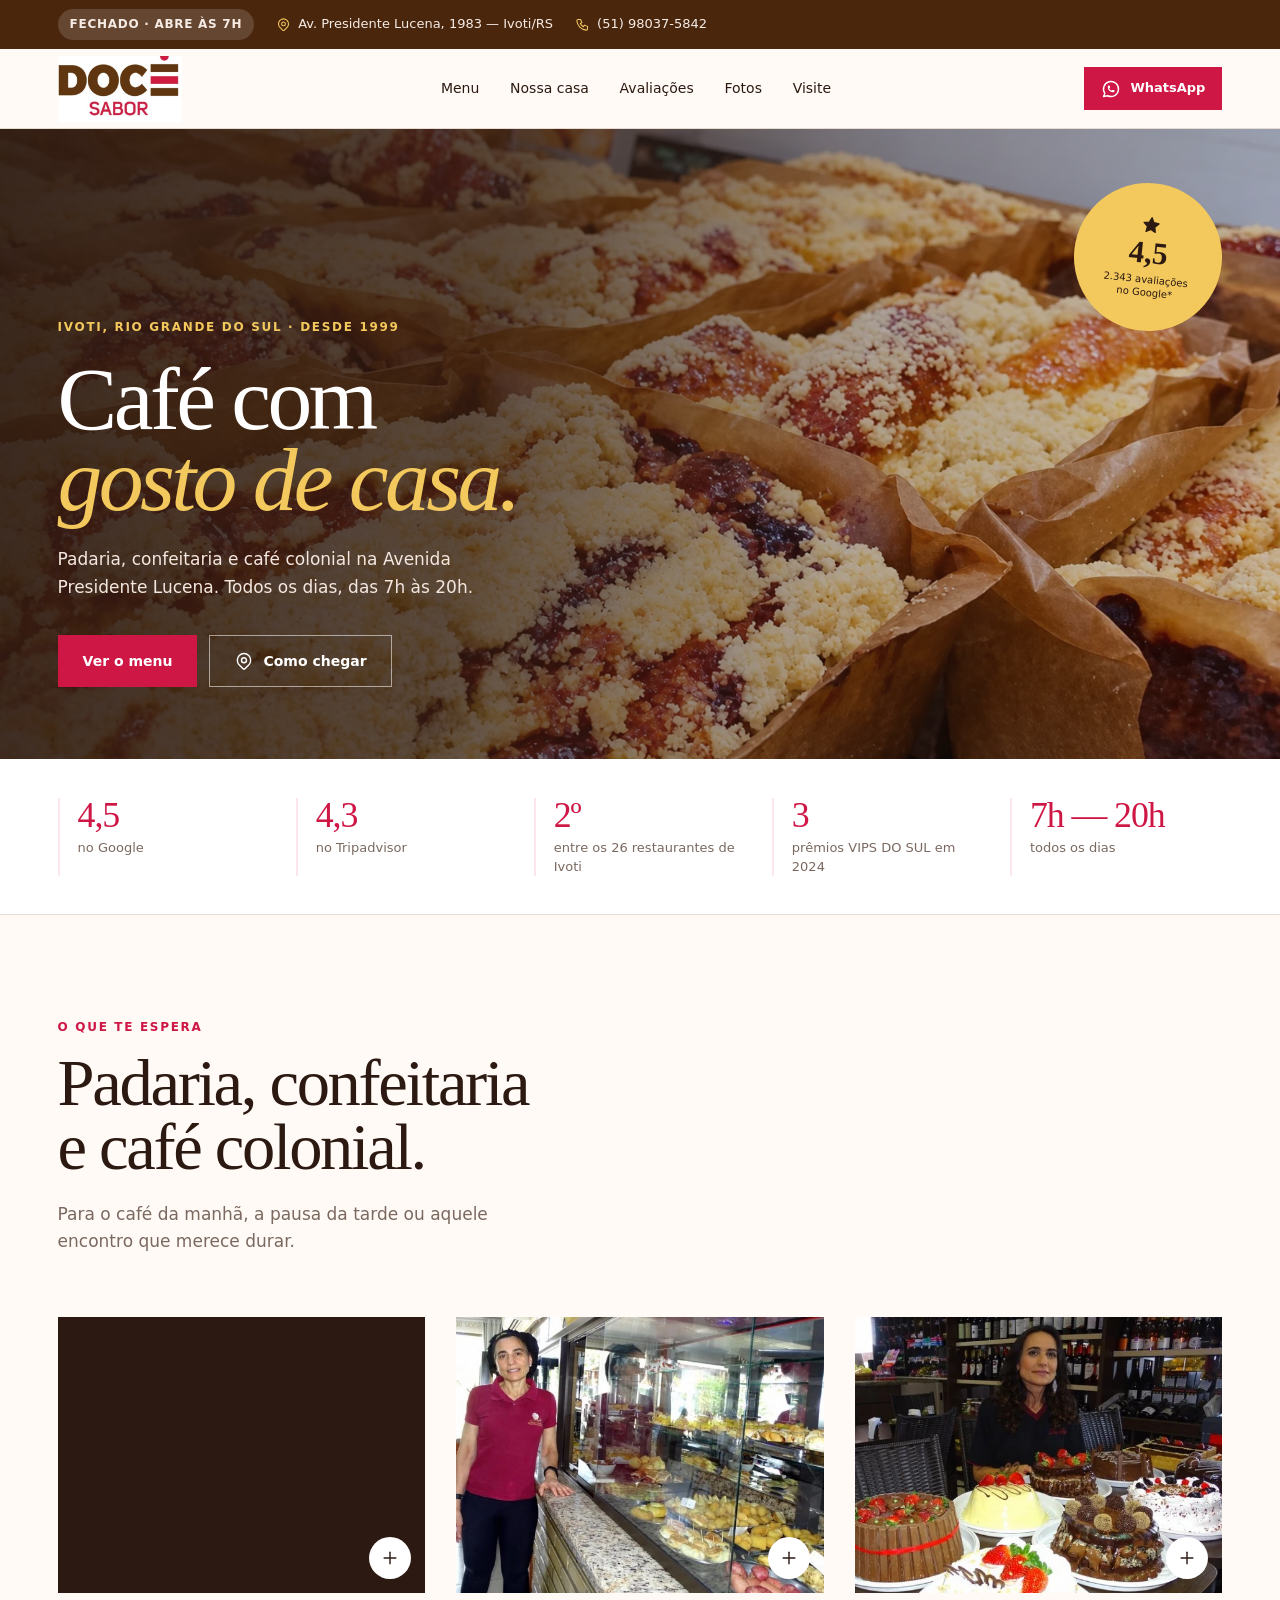
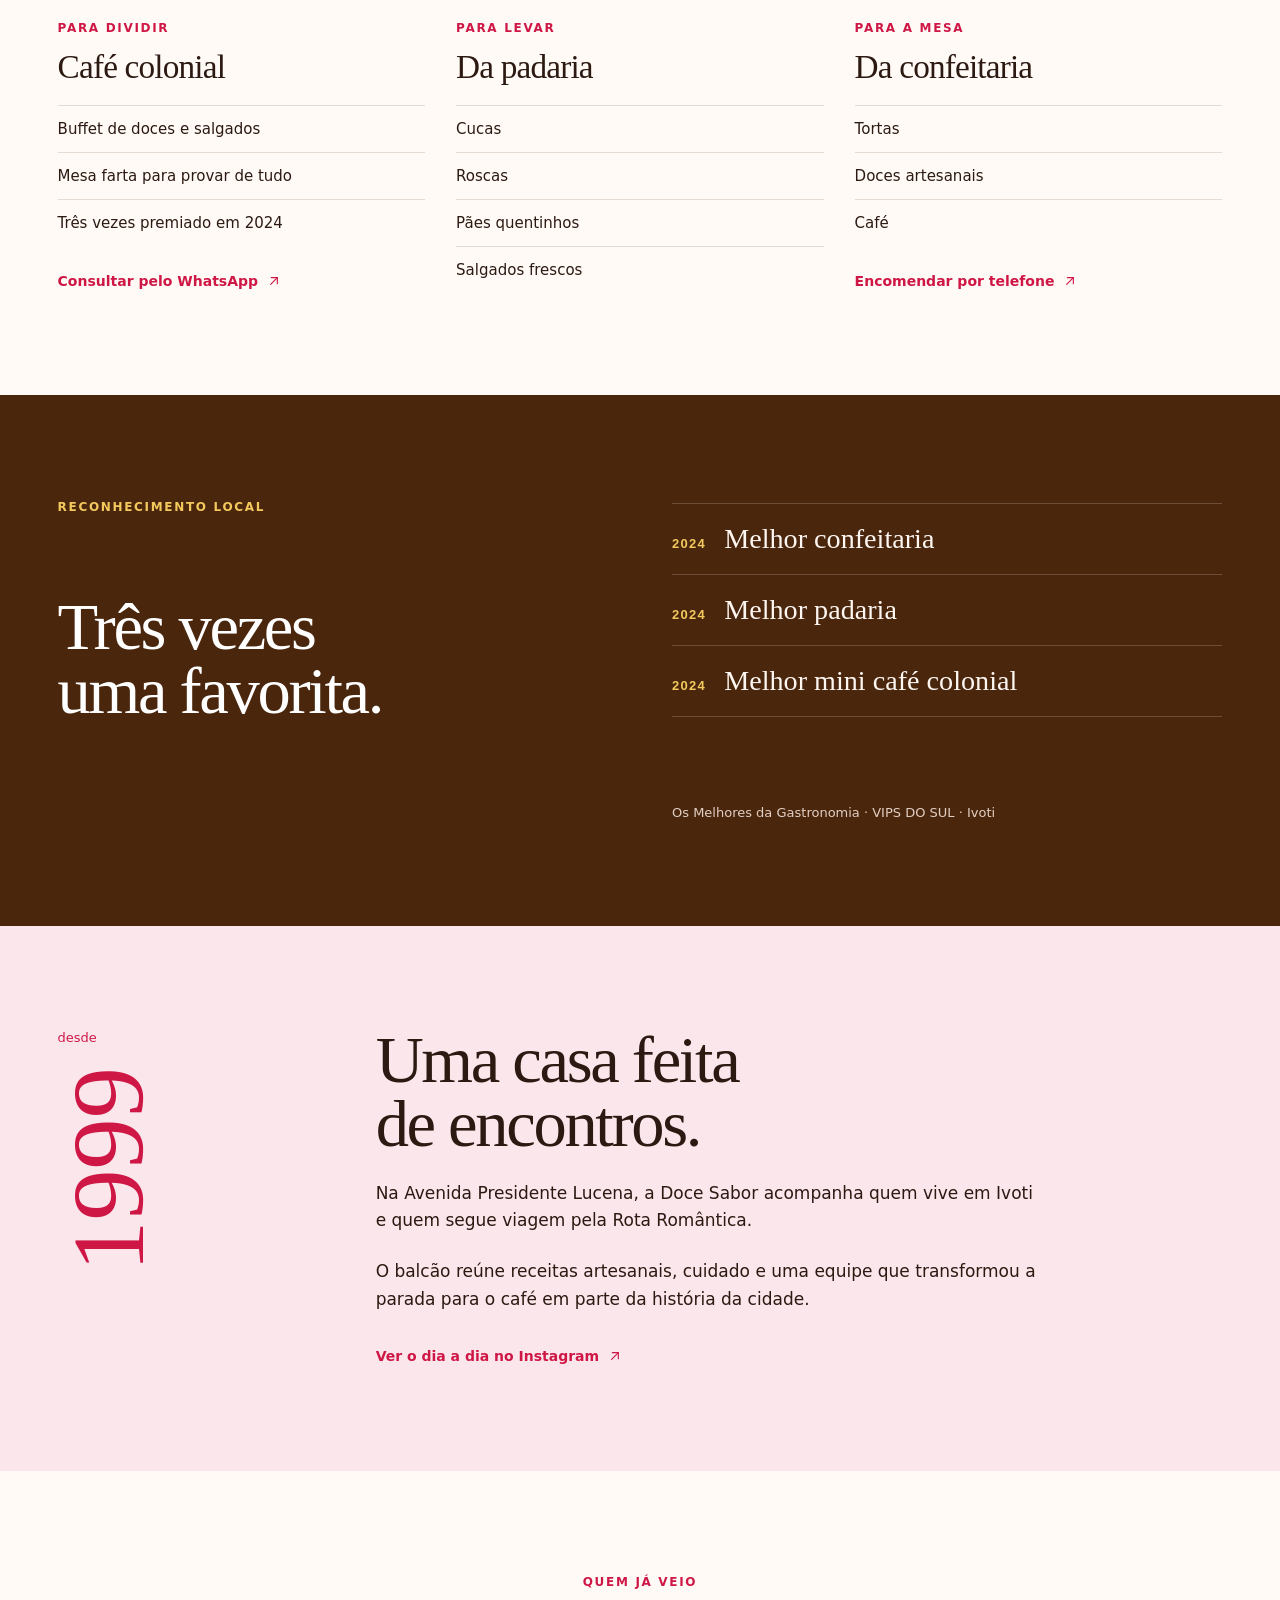
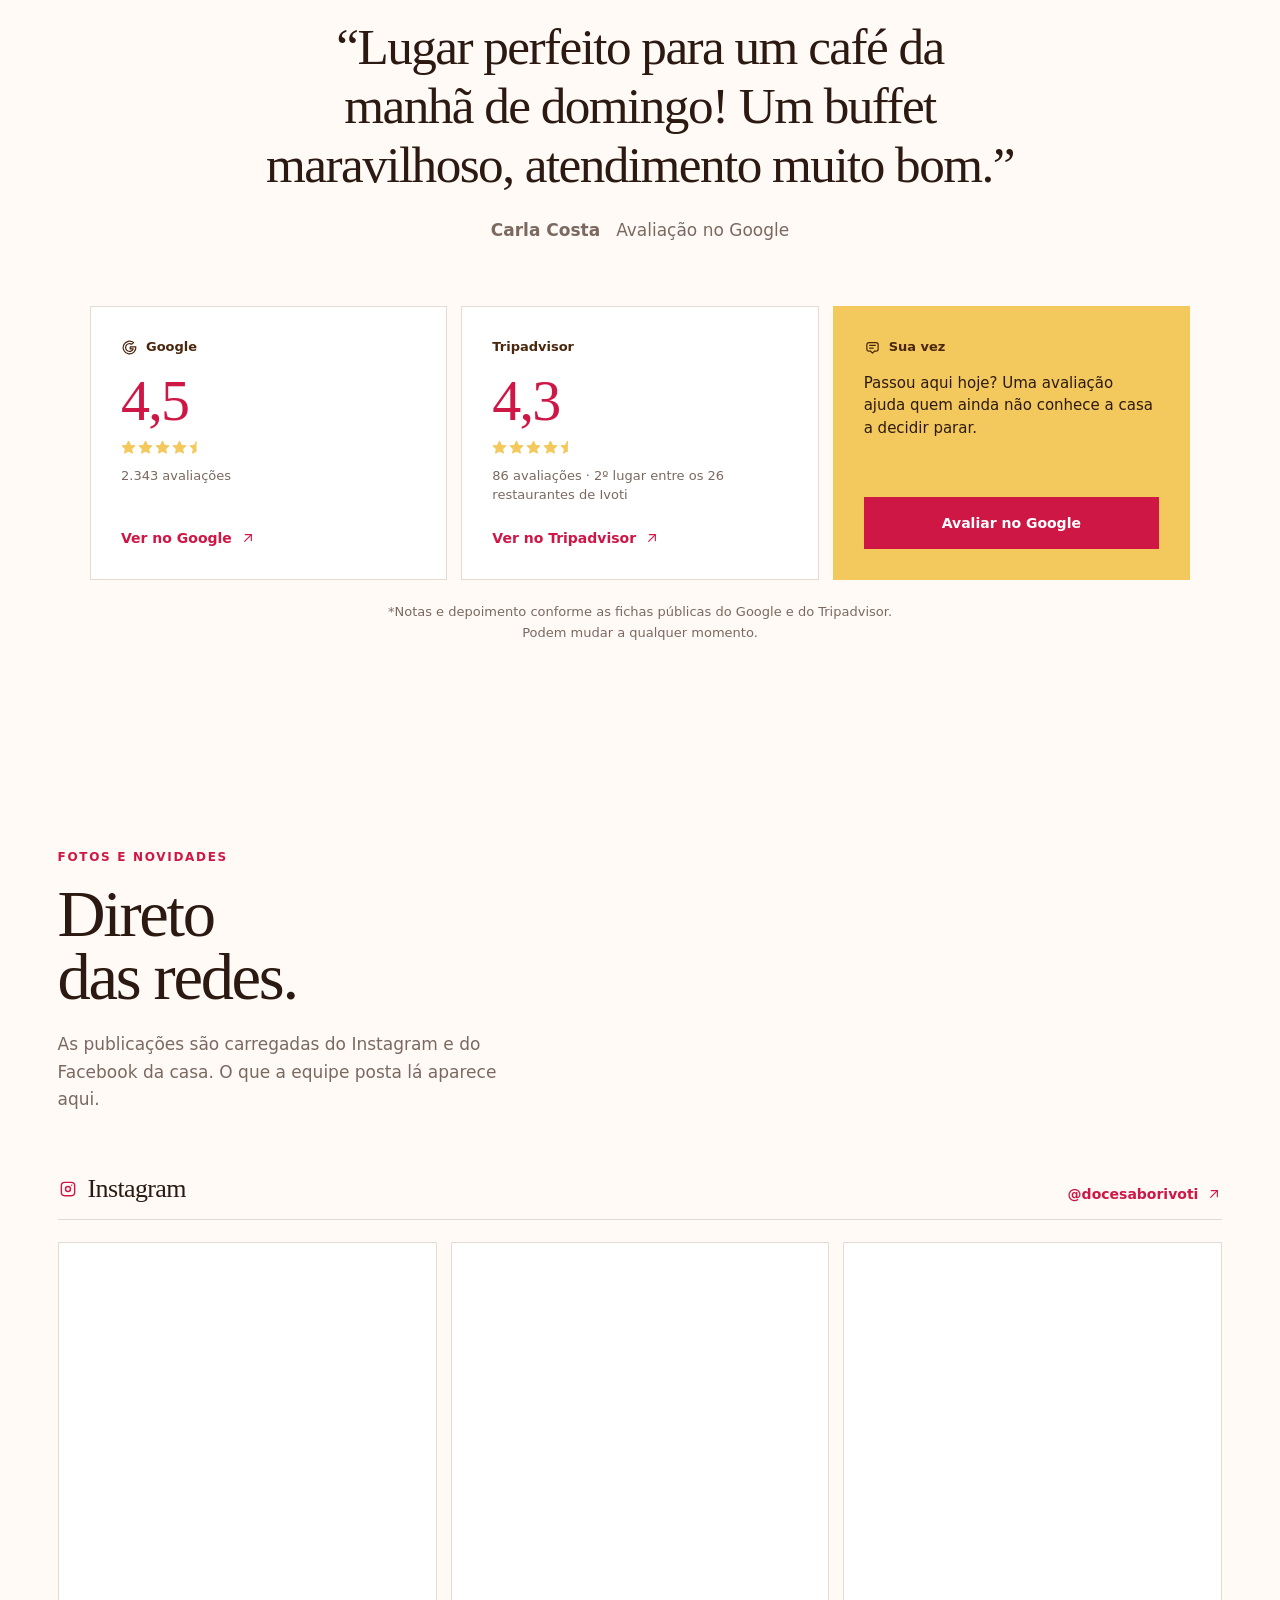
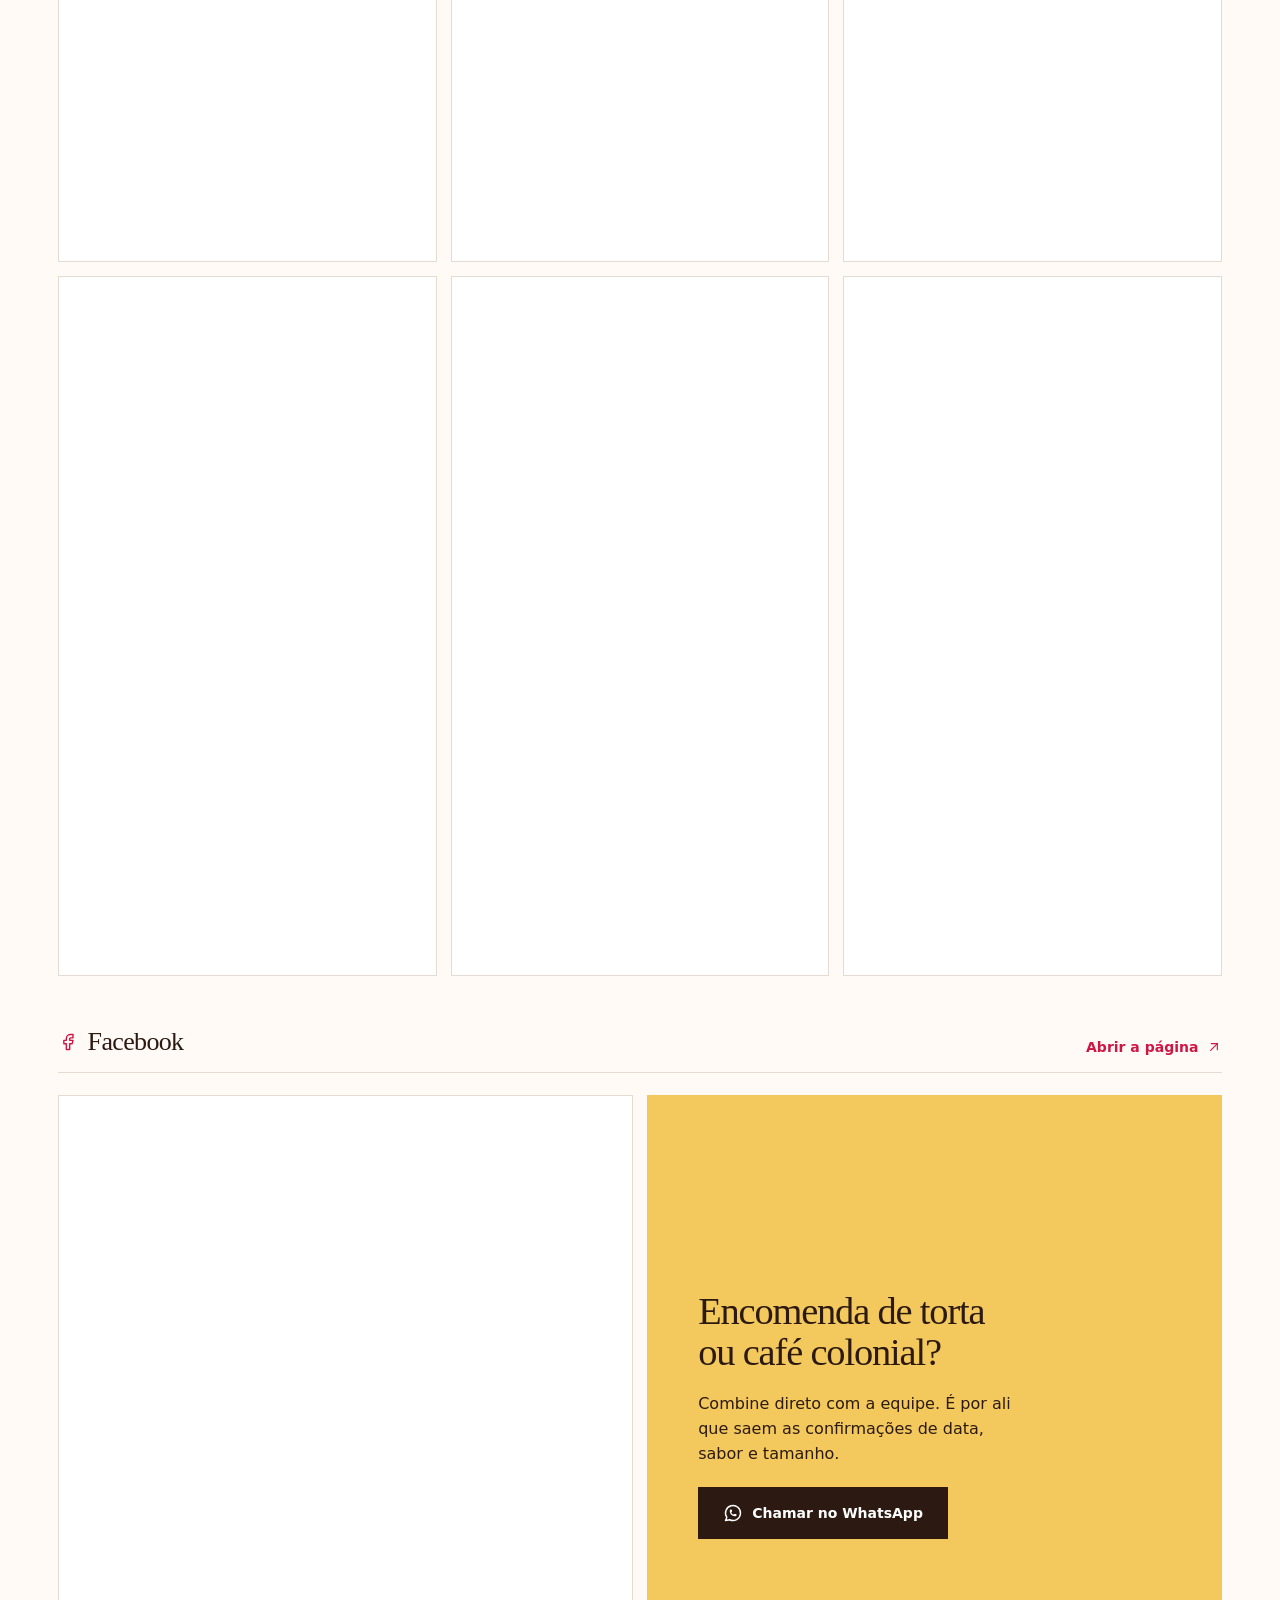
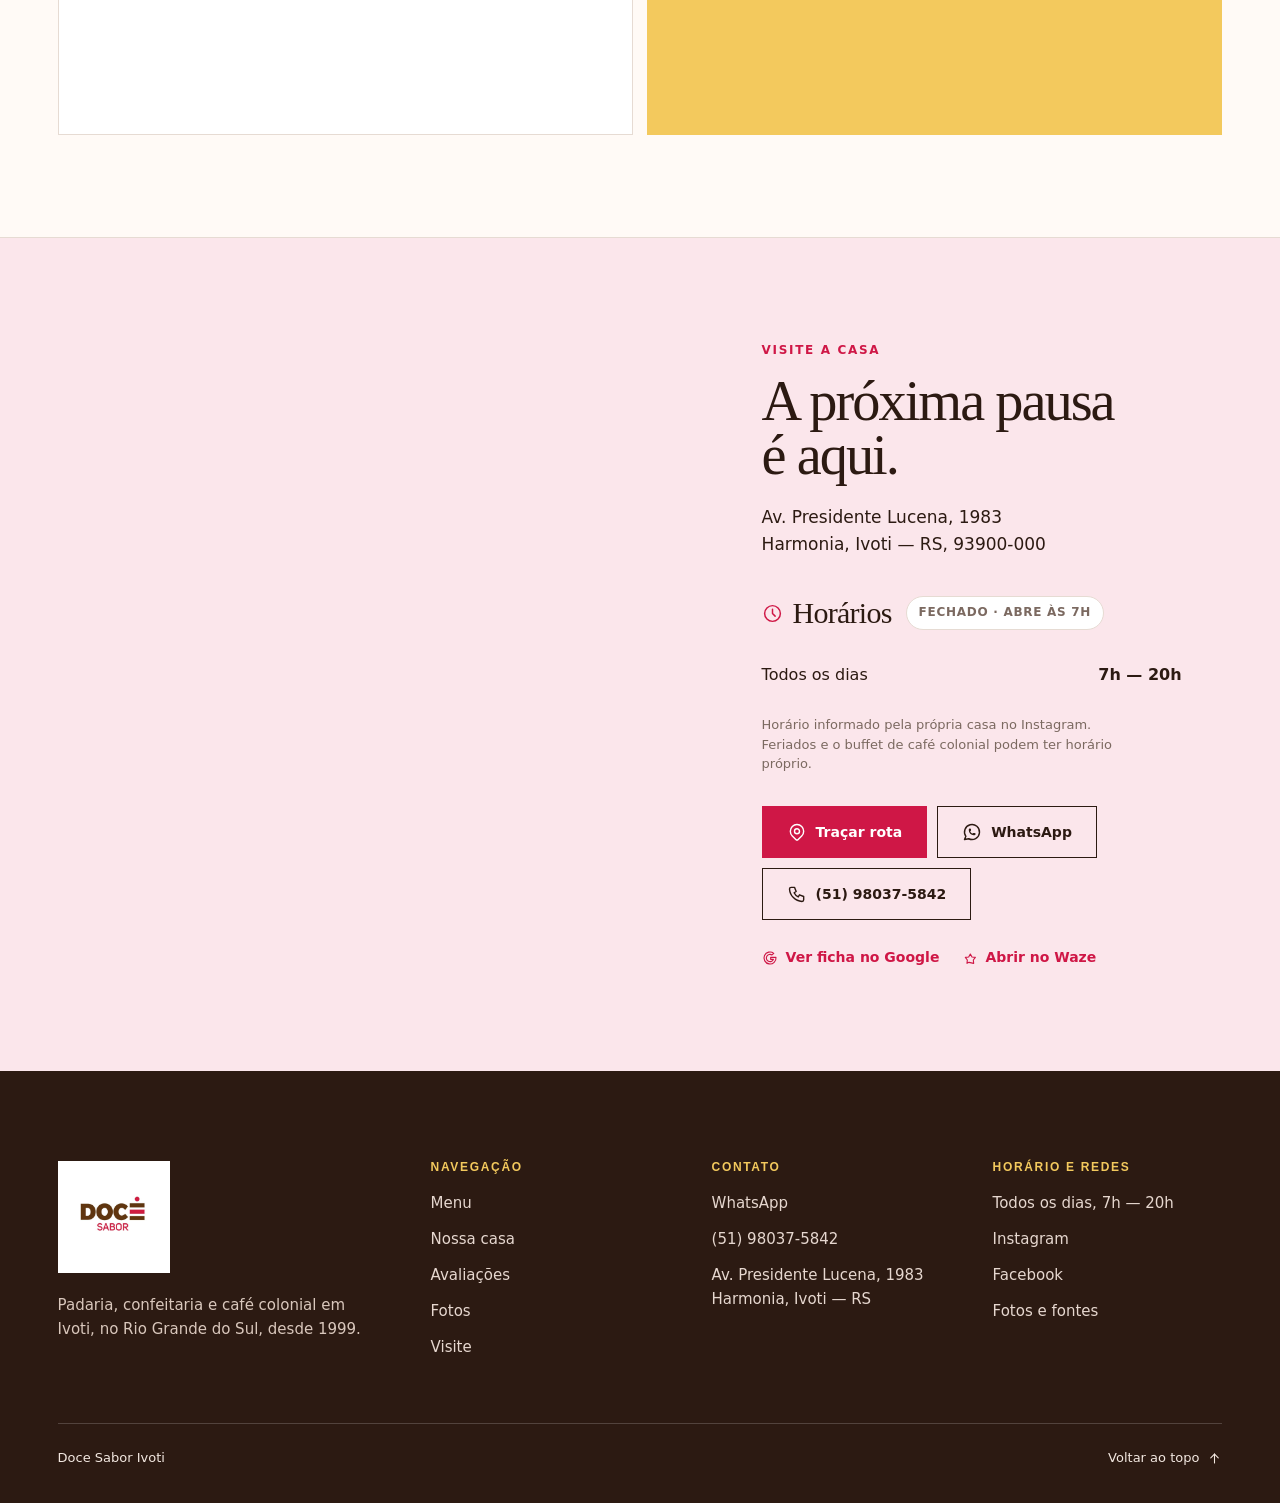
==== index.html @ e971c9d0 "Revert "Tira a cara de gerado: réguas e listas no lugar de caixas" This reverts commit 0f487242b5300" ====
<!doctype html>
<html lang="pt-BR">
<head>
  <meta charset="UTF-8">
  <meta name="viewport" content="width=device-width,initial-scale=1">
  <meta name="theme-color" content="#fffaf6">
  <meta name="color-scheme" content="light">
  <title>Doce Sabor Ivoti | Padaria, confeitaria e café colonial</title>
  <meta name="description" content="Cucas, doces artesanais, salgados e café colonial em Ivoti. Veja os sabores da Doce Sabor e fale diretamente com a equipe.">
  <!-- CONFIGURAR: troque as 3 ocorrencias do endereco abaixo quando tiver o dominio final. -->
  <link rel="canonical" href="https://vicenzocamillo-a11y.github.io/doce-sabor-ivoti/">

  <meta property="og:type" content="website">
  <meta property="og:locale" content="pt_BR">
  <meta property="og:site_name" content="Doce Sabor Ivoti">
  <meta property="og:title" content="Doce Sabor Ivoti | Padaria, confeitaria e cafe colonial">
  <meta property="og:description" content="Cucas, doces artesanais, salgados e cafe colonial na Av. Presidente Lucena, 1983 - Ivoti/RS. 4,5 no Google.">
  <meta property="og:url" content="https://vicenzocamillo-a11y.github.io/doce-sabor-ivoti/">
  <meta property="og:image" content="https://vicenzocamillo-a11y.github.io/doce-sabor-ivoti/assets/og.png">
  <meta property="og:image:width" content="1200">
  <meta property="og:image:height" content="630">
  <meta property="og:image:alt" content="Cucas da Doce Sabor, padaria e confeitaria em Ivoti/RS">
  <meta name="twitter:card" content="summary_large_image">

  <link rel="preload" as="image" href="assets/cucas.webp" imagesrcset="assets/cucas-800.webp 800w, assets/cucas.webp 1536w" imagesizes="100vw" fetchpriority="high">
  <link rel="preconnect" href="https://www.instagram.com">
  <link rel="preconnect" href="https://www.facebook.com">
  <link rel="dns-prefetch" href="https://www.google.com">
  <link rel="stylesheet" href="fonts.css">
  <link rel="stylesheet" href="style.css">
  <link rel="icon" href="favicon.jpg" type="image/jpeg">
  <link rel="apple-touch-icon" href="assets/logo-oficial.jpg">
  <link rel="manifest" href="site.webmanifest">

  <script type="application/ld+json">
  {
    "@context": "https://schema.org",
    "@type": "Bakery",
    "name": "Padaria e Confeitaria Doce Sabor",
    "alternateName": "Doce Sabor Ivoti",
    "description": "Padaria, confeitaria e cafe colonial em Ivoti/RS. Cucas, tortas, paes, salgados, doces e buffet de cafe colonial.",
    "url": "https://vicenzocamillo-a11y.github.io/doce-sabor-ivoti/",
    "image": "https://vicenzocamillo-a11y.github.io/doce-sabor-ivoti/assets/cucas.webp",
    "logo": "https://vicenzocamillo-a11y.github.io/doce-sabor-ivoti/assets/logo-oficial.jpg",
    "telephone": "+5551980375842",
    "priceRange": "$$",
    "servesCuisine": ["Padaria", "Confeitaria", "Cafe colonial"],
    "currenciesAccepted": "BRL",
    "address": {
      "@type": "PostalAddress",
      "streetAddress": "Av. Presidente Lucena, 1983",
      "addressLocality": "Ivoti",
      "addressRegion": "RS",
      "postalCode": "93900-000",
      "addressCountry": "BR"
    },
    "openingHoursSpecification": [
      {
        "@type": "OpeningHoursSpecification",
        "dayOfWeek": ["Monday","Tuesday","Wednesday","Thursday","Friday","Saturday","Sunday"],
        "opens": "07:00",
        "closes": "20:00"
      }
    ],
    "aggregateRating": {
      "@type": "AggregateRating",
      "ratingValue": "4.5",
      "reviewCount": "2343",
      "bestRating": "5"
    },
    "award": [
      "Melhor confeitaria - Os Melhores da Gastronomia, VIPS DO SUL, Ivoti, 2024",
      "Melhor padaria - Os Melhores da Gastronomia, VIPS DO SUL, Ivoti, 2024",
      "Melhor mini cafe colonial - Os Melhores da Gastronomia, VIPS DO SUL, Ivoti, 2024"
    ],
    "hasMap": "https://www.google.com/maps/search/?api=1&query=Padaria+e+Confeitaria+Doce+Sabor+Av+Pres+Lucena+1983+Ivoti+RS",
    "sameAs": [
      "https://www.instagram.com/docesaborivoti/",
      "https://www.facebook.com/DoceSaborIvoti/",
      "https://www.tripadvisor.com.br/Restaurant_Review-g2572696-d6003664-Reviews-Doce_Sabor_Ivoti-Ivoti_State_of_Rio_Grande_do_Sul.html"
    ]
  }
  </script>
</head>
<body>
<a class="skip" href="#conteudo">Pular para o conteúdo</a>

<div class="utility">
  <div class="utility-inner">
    <span class="open-state" hidden></span>
    <a href="https://www.google.com/maps/search/?api=1&amp;query=Padaria+e+Confeitaria+Doce+Sabor+Av+Pres+Lucena+1983+Ivoti+RS" target="_blank" rel="noopener noreferrer"><svg class="icon" aria-hidden="true"><use href="assets/icons.svg#map-pin"/></svg>Av. Presidente Lucena, 1983 — Ivoti/RS</a>
    <a href="tel:+5551980375842"><svg class="icon" aria-hidden="true"><use href="assets/icons.svg#phone"/></svg>(51) 98037-5842</a>
  </div>
</div>

<header class="topbar">
  <a class="logo" href="#inicio" aria-label="Doce Sabor Ivoti, início"><img src="assets/logo-oficial.jpg" width="720" height="720" alt="Doce Sabor"></a>
  <nav aria-label="Navegação principal"><a href="#menu">Menu</a><a href="#historia">Nossa casa</a><a href="#avaliacoes">Avaliações</a><a href="#fotos">Fotos</a><a href="#visite">Visite</a></nav>
  <a class="btn btn-primary btn-sm topbar-cta" href="https://wa.me/5551980375842" target="_blank" rel="noopener noreferrer"><svg class="icon" aria-hidden="true"><use href="assets/icons.svg#brand-whatsapp"/></svg>WhatsApp</a>
  <button class="menu-toggle" aria-expanded="false" aria-controls="mobile-menu" aria-label="Abrir menu"><span>Menu</span><svg class="icon" aria-hidden="true"><use href="assets/icons.svg#menu-2"/></svg></button>
</header>

<nav id="mobile-menu" class="mobile-menu" hidden>
  <span class="open-state" hidden></span>
  <a href="#menu">Menu</a><a href="#historia">Nossa casa</a><a href="#avaliacoes">Avaliações</a><a href="#fotos">Fotos</a><a href="#visite">Visite</a>
  <a class="mobile-call" href="tel:+5551980375842"><svg class="icon" aria-hidden="true"><use href="assets/icons.svg#phone"/></svg>(51) 98037-5842</a>
</nav>

<main id="conteudo">
  <section class="hero" id="inicio">
    <img class="hero-bg" fetchpriority="high" decoding="async" src="assets/cucas.webp" srcset="assets/cucas-800.webp 800w, assets/cucas.webp 1536w" sizes="100vw" width="1536" height="1024" alt="Cucas da Doce Sabor cobertas com farofa">
    <div class="hero-inner">
      <p class="kicker light">Ivoti, Rio Grande do Sul · desde 1999</p>
      <h1>Café com<br><i>gosto de casa.</i></h1>
      <p class="hero-lead">Padaria, confeitaria e café colonial na Avenida Presidente Lucena. Todos os dias, das 7h às 20h.</p>
      <div class="hero-actions">
        <a class="btn btn-primary" href="#menu">Ver o menu</a>
        <a class="btn btn-outline-light" href="https://www.google.com/maps/dir/?api=1&amp;destination=Doce+Sabor+Ivoti+Av+Presidente+Lucena+1983+Ivoti+RS" target="_blank" rel="noopener noreferrer"><svg class="icon" aria-hidden="true"><use href="assets/icons.svg#map-pin"/></svg>Como chegar</a>
      </div>
    </div>
    <a class="hero-score" href="#avaliacoes"><svg class="icon" aria-hidden="true"><use href="assets/icons.svg#star"/></svg><strong>4,5</strong><span>2.343 avaliações<br>no Google*</span></a>
  </section>

  <section class="trust" aria-label="A casa em números">
    <div class="trust-inner">
      <div class="trust-item"><strong>4,5</strong><span>no Google</span></div>
      <div class="trust-item"><strong>4,3</strong><span>no Tripadvisor</span></div>
      <div class="trust-item"><strong>2º</strong><span>entre os 26 restaurantes de Ivoti</span></div>
      <div class="trust-item"><strong>3</strong><span>prêmios VIPS DO SUL em 2024</span></div>
      <div class="trust-item"><strong>7h — 20h</strong><span>todos os dias</span></div>
    </div>
  </section>

  <section class="menu" id="menu">
    <div class="section-head">
      <span class="kicker">O que te espera</span>
      <h2>Padaria, confeitaria<br>e café colonial.</h2>
      <p>Para o café da manhã, a pausa da tarde ou aquele encontro que merece durar.</p>
    </div>
    <!-- COMO ACRESCENTAR UM ITEM COM FOTO:
         1. ponha o arquivo em assets/ (de preferencia .webp, 1200px de largura);
         2. copie um bloco <article class="dish"> inteiro aqui dentro;
         3. troque src, alt, data-photo, data-caption, a categoria, o nome e a lista.
         A grade se ajusta sozinha e a ampliacao ao clique ja funciona. -->
    <div class="dish-grid">
      <article class="dish">
        <button class="dish-photo" data-photo="assets/buffet.webp" data-caption="Buffet da Doce Sabor. Fotografia real tratada digitalmente." aria-label="Ampliar foto: Buffet com pães, salgados, doces e torta de morango">
          <img loading="lazy" decoding="async" src="assets/buffet.webp" srcset="assets/buffet-800.webp 800w, assets/buffet.webp 1367w" sizes="(max-width:760px) 100vw, 33vw" alt="Buffet com pães, salgados, doces e torta de morango">
          <span class="dish-zoom"><svg class="icon" aria-hidden="true"><use href="assets/icons.svg#plus"/></svg></span>
        </button>
        <div class="dish-body">
          <span class="kicker">Para dividir</span>
          <h3>Café colonial</h3>
          <ul class="dish-list"><li>Buffet de doces e salgados</li><li>Mesa farta para provar de tudo</li><li>Três vezes premiado em 2024</li></ul>
          <a class="dish-link" href="https://wa.me/5551980375842?text=Ol%C3%A1%21%20Quero%20saber%20mais%20sobre%20o%20caf%C3%A9%20colonial." target="_blank" rel="noopener noreferrer">Consultar pelo WhatsApp <svg class="icon" aria-hidden="true"><use href="assets/icons.svg#arrow-up-right"/></svg></a>
        </div>
      </article>
      <article class="dish">
        <button class="dish-photo" data-photo="assets/casa-real.webp" data-caption="O balcão da Doce Sabor, registro de 2021." aria-label="Ampliar foto: Vitrine da Doce Sabor com pães e salgados">
          <img loading="lazy" decoding="async" src="assets/casa-real.webp" width="666" height="444" alt="Vitrine da Doce Sabor com pães e salgados">
          <span class="dish-zoom"><svg class="icon" aria-hidden="true"><use href="assets/icons.svg#plus"/></svg></span>
        </button>
        <div class="dish-body">
          <span class="kicker">Para levar</span>
          <h3>Da padaria</h3>
          <ul class="dish-list"><li>Cucas</li><li>Roscas</li><li>Pães quentinhos</li><li>Salgados frescos</li></ul>
          
        </div>
      </article>
      <article class="dish">
        <button class="dish-photo" data-photo="assets/confeitaria.webp" data-caption="Tortas da Doce Sabor em fotografia de Kátia Della Tôrres para VIPS DO SUL." aria-label="Ampliar foto: Mesa com tortas decoradas da Doce Sabor">
          <img loading="lazy" decoding="async" src="assets/confeitaria.webp" width="666" height="444" alt="Mesa com tortas decoradas da Doce Sabor">
          <span class="dish-zoom"><svg class="icon" aria-hidden="true"><use href="assets/icons.svg#plus"/></svg></span>
        </button>
        <div class="dish-body">
          <span class="kicker">Para a mesa</span>
          <h3>Da confeitaria</h3>
          <ul class="dish-list"><li>Tortas</li><li>Doces artesanais</li><li>Café</li></ul>
          <a class="dish-link" href="tel:+5551980375842">Encomendar por telefone <svg class="icon" aria-hidden="true"><use href="assets/icons.svg#arrow-up-right"/></svg></a>
        </div>
      </article>
    </div>
  </section>

  <section class="band">
    <div class="band-inner">
      <span class="kicker light">Reconhecimento local</span>
      <h2>Três vezes<br>uma favorita.</h2>
      <ul class="awards">
        <li><b>2024</b> Melhor confeitaria</li>
        <li><b>2024</b> Melhor padaria</li>
        <li><b>2024</b> Melhor mini café colonial</li>
      </ul>
      <small>Os Melhores da Gastronomia · VIPS DO SUL · Ivoti</small>
    </div>
  </section>

  <section class="story" id="historia">
    <div class="story-mark"><span>desde</span><strong>1999</strong></div>
    <div class="story-copy">
      <h2>Uma casa feita<br>de encontros.</h2>
      <p>Na Avenida Presidente Lucena, a Doce Sabor acompanha quem vive em Ivoti e quem segue viagem pela Rota Romântica.</p>
      <p>O balcão reúne receitas artesanais, cuidado e uma equipe que transformou a parada para o café em parte da história da cidade.</p>
      <a class="link" href="https://www.instagram.com/docesaborivoti/" target="_blank" rel="noopener noreferrer">Ver o dia a dia no Instagram <svg class="icon" aria-hidden="true"><use href="assets/icons.svg#arrow-up-right"/></svg></a>
    </div>
  </section>

  <section class="reviews" id="avaliacoes">
    <div class="section-head center">
      <span class="kicker">Quem já veio</span>
      <blockquote>“Lugar perfeito para um café da manhã de domingo! Um buffet maravilhoso, atendimento muito bom.”</blockquote>
      <p class="byline">Carla Costa <span>Avaliação no Google</span></p>
    </div>
    <div class="scores">
      <a class="score" href="https://www.google.com/maps/search/?api=1&amp;query=Padaria+e+Confeitaria+Doce+Sabor+Av+Pres+Lucena+1983+Ivoti+RS" target="_blank" rel="noopener noreferrer">
        <span class="score-source"><svg class="icon" aria-hidden="true"><use href="assets/icons.svg#brand-google"/></svg>Google</span>
        <strong>4,5</strong>
        <span class="stars" role="img" aria-label="4,5 de 5 estrelas"><svg class="icon" aria-hidden="true"><use href="assets/icons.svg#star"/></svg><svg class="icon" aria-hidden="true"><use href="assets/icons.svg#star"/></svg><svg class="icon" aria-hidden="true"><use href="assets/icons.svg#star"/></svg><svg class="icon" aria-hidden="true"><use href="assets/icons.svg#star"/></svg><svg class="icon half" aria-hidden="true"><use href="assets/icons.svg#star"/></svg></span>
        <span class="score-note">2.343 avaliações</span>
        <span class="dish-link">Ver no Google <svg class="icon" aria-hidden="true"><use href="assets/icons.svg#arrow-up-right"/></svg></span>
      </a>
      <a class="score" href="https://www.tripadvisor.com.br/Restaurant_Review-g2572696-d6003664-Reviews-Doce_Sabor_Ivoti-Ivoti_State_of_Rio_Grande_do_Sul.html" target="_blank" rel="noopener noreferrer">
        <span class="score-source">Tripadvisor</span>
        <strong>4,3</strong>
        <span class="stars" role="img" aria-label="4,3 de 5 estrelas"><svg class="icon" aria-hidden="true"><use href="assets/icons.svg#star"/></svg><svg class="icon" aria-hidden="true"><use href="assets/icons.svg#star"/></svg><svg class="icon" aria-hidden="true"><use href="assets/icons.svg#star"/></svg><svg class="icon" aria-hidden="true"><use href="assets/icons.svg#star"/></svg><svg class="icon half" aria-hidden="true"><use href="assets/icons.svg#star"/></svg></span>
        <span class="score-note">86 avaliações · 2º lugar entre os 26 restaurantes de Ivoti</span>
        <span class="dish-link">Ver no Tripadvisor <svg class="icon" aria-hidden="true"><use href="assets/icons.svg#arrow-up-right"/></svg></span>
      </a>
      <div class="score score-cta">
        <span class="score-source"><svg class="icon" aria-hidden="true"><use href="assets/icons.svg#message-2"/></svg>Sua vez</span>
        <p>Passou aqui hoje? Uma avaliação ajuda quem ainda não conhece a casa a decidir parar.</p>
        <a class="btn btn-primary" href="https://www.google.com/maps/search/?api=1&amp;query=Padaria+e+Confeitaria+Doce+Sabor+Av+Pres+Lucena+1983+Ivoti+RS" target="_blank" rel="noopener noreferrer">Avaliar no Google</a>
      </div>
    </div>
    <small class="footnote">*Notas e depoimento conforme as fichas públicas do Google e do Tripadvisor. Podem mudar a qualquer momento.</small>
  </section>

  <section class="social" id="fotos">
    <div class="section-head">
      <span class="kicker">Fotos e novidades</span>
      <h2>Direto<br>das redes.</h2>
      <p>As publicações são carregadas do Instagram e do Facebook da casa. O que a equipe posta lá aparece aqui.</p>
    </div>

    <div class="net">
      <div class="net-head">
        <h3><svg class="icon" aria-hidden="true"><use href="assets/icons.svg#brand-instagram"/></svg>Instagram</h3>
        <a class="link" href="https://www.instagram.com/docesaborivoti/" target="_blank" rel="noopener noreferrer">@docesaborivoti <svg class="icon" aria-hidden="true"><use href="assets/icons.svg#arrow-up-right"/></svg></a>
      </div>
      <div class="ig-grid">
        <div class="ig-post"><iframe title="Publicação da Doce Sabor no Instagram" src="https://www.instagram.com/p/Dbf_5jQCZcc/embed" loading="lazy" scrolling="no" frameborder="0" allowfullscreen></iframe></div>
        <div class="ig-post"><iframe title="Publicação da Doce Sabor no Instagram" src="https://www.instagram.com/p/DBOlZ7gMIoE/embed" loading="lazy" scrolling="no" frameborder="0" allowfullscreen></iframe></div>
        <div class="ig-post"><iframe title="Publicação da Doce Sabor no Instagram" src="https://www.instagram.com/p/DLfYNy6T6G8/embed" loading="lazy" scrolling="no" frameborder="0" allowfullscreen></iframe></div>
      </div>
      <div class="reel-grid">
        <div class="reel-post"><iframe title="Vídeo da Doce Sabor no Instagram: Roscas, pães quentinhos e salgados" src="https://www.instagram.com/reel/DGBcKmetGy_/embed" loading="lazy" scrolling="no" frameborder="0" allowfullscreen></iframe></div>
        <div class="reel-post"><iframe title="Vídeo da Doce Sabor no Instagram: Doces e salgados frescos" src="https://www.instagram.com/reel/DG0zEr8JA1o/embed" loading="lazy" scrolling="no" frameborder="0" allowfullscreen></iframe></div>
        <div class="reel-post"><iframe title="Vídeo da Doce Sabor no Instagram: Uma paradinha na Doce Sabor" src="https://www.instagram.com/reel/DEp2kk8sWYR/embed" loading="lazy" scrolling="no" frameborder="0" allowfullscreen></iframe></div>
      </div>
    </div>

    <div class="net">
      <div class="net-head">
        <h3><svg class="icon" aria-hidden="true"><use href="assets/icons.svg#brand-facebook"/></svg>Facebook</h3>
        <a class="link" href="https://www.facebook.com/DoceSaborIvoti/" target="_blank" rel="noopener noreferrer">Abrir a página <svg class="icon" aria-hidden="true"><use href="assets/icons.svg#arrow-up-right"/></svg></a>
      </div>
      <div class="fb-row">
        <div class="fb-frame">
          <iframe title="Publicações recentes da Doce Sabor no Facebook" src="https://www.facebook.com/plugins/page.php?href=https%3A%2F%2Fwww.facebook.com%2FDoceSaborIvoti%2F&amp;tabs=timeline&amp;width=500&amp;height=640&amp;small_header=false&amp;adapt_container_width=true&amp;hide_cover=false&amp;show_facepile=false&amp;locale=pt_BR" loading="lazy" scrolling="no" frameborder="0" allowfullscreen allow="autoplay; clipboard-write; encrypted-media; picture-in-picture; web-share"></iframe>
        </div>
        <div class="fb-aside">
          <strong>Encomenda de torta<br>ou café colonial?</strong>
          <p>Combine direto com a equipe. É por ali que saem as confirmações de data, sabor e tamanho.</p>
          <a class="btn btn-dark" href="https://wa.me/5551980375842?text=Ol%C3%A1%21%20Gostaria%20de%20fazer%20uma%20encomenda." target="_blank" rel="noopener noreferrer"><svg class="icon" aria-hidden="true"><use href="assets/icons.svg#brand-whatsapp"/></svg>Chamar no WhatsApp</a>
        </div>
      </div>
    </div>
  </section>

  <section class="visit" id="visite">
    <div class="visit-map">
      <iframe title="Mapa da Doce Sabor na Av. Presidente Lucena, 1983, Ivoti/RS" src="https://www.google.com/maps?q=Padaria+e+Confeitaria+Doce+Sabor%2C+Av.+Pres.+Lucena%2C+1983%2C+Ivoti+-+RS&amp;output=embed" loading="lazy" referrerpolicy="no-referrer-when-downgrade" allowfullscreen></iframe>
    </div>
    <div class="visit-panel">
      <span class="kicker">Visite a casa</span>
      <h2>A próxima pausa<br>é aqui.</h2>
      <address>Av. Presidente Lucena, 1983<br>Harmonia, Ivoti — RS, 93900-000</address>

      <div class="hours-head">
        <h3><svg class="icon" aria-hidden="true"><use href="assets/icons.svg#clock"/></svg>Horários</h3>
        <span class="open-state" hidden></span>
      </div>
      <!-- Horario conforme a propria bio do Instagram da casa. Mudou? Ajuste so
           esta tabela: o selo "aberto agora" acompanha sozinho. -->
      <table class="hours-table">
        <caption class="sr-only">Horário de funcionamento da Doce Sabor</caption>
        <tbody><tr data-days="0,1,2,3,4,5,6"><th scope="row">Todos os dias</th><td>7h — 20h</td></tr></tbody>
      </table>
      <p class="note">Horário informado pela própria casa no Instagram. Feriados e o buffet de café colonial podem ter horário próprio.</p>

      <div class="visit-actions">
        <a class="btn btn-primary" href="https://www.google.com/maps/dir/?api=1&amp;destination=Doce+Sabor+Ivoti+Av+Presidente+Lucena+1983+Ivoti+RS" target="_blank" rel="noopener noreferrer"><svg class="icon" aria-hidden="true"><use href="assets/icons.svg#map-pin"/></svg>Traçar rota</a>
        <a class="btn btn-outline" href="https://wa.me/5551980375842" target="_blank" rel="noopener noreferrer"><svg class="icon" aria-hidden="true"><use href="assets/icons.svg#brand-whatsapp"/></svg>WhatsApp</a>
        <a class="btn btn-outline" href="tel:+5551980375842"><svg class="icon" aria-hidden="true"><use href="assets/icons.svg#phone"/></svg>(51) 98037-5842</a>
      </div>
      <div class="visit-links">
        <a class="link" href="https://www.google.com/maps/search/?api=1&amp;query=Padaria+e+Confeitaria+Doce+Sabor+Av+Pres+Lucena+1983+Ivoti+RS" target="_blank" rel="noopener noreferrer"><svg class="icon" aria-hidden="true"><use href="assets/icons.svg#brand-google"/></svg>Ver ficha no Google</a>
        <a class="link" href="https://www.waze.com/ul?q=Av.%20Pres.%20Lucena%2C%201983%2C%20Ivoti%20RS&amp;navigate=yes" target="_blank" rel="noopener noreferrer"><svg class="icon" aria-hidden="true"><use href="assets/icons.svg#navigation"/></svg>Abrir no Waze</a>
      </div>
    </div>
  </section>
</main>

<footer>
  <div class="foot-grid">
    <div class="foot-brand">
      <img src="assets/logo-oficial.jpg" width="720" height="720" alt="Doce Sabor" loading="lazy" decoding="async">
      <p>Padaria, confeitaria e café colonial em Ivoti, no Rio Grande do Sul, desde 1999.</p>
    </div>
    <div>
      <h4>Navegação</h4>
      <ul><li><a href="#menu">Menu</a></li><li><a href="#historia">Nossa casa</a></li><li><a href="#avaliacoes">Avaliações</a></li><li><a href="#fotos">Fotos</a></li><li><a href="#visite">Visite</a></li></ul>
    </div>
    <div>
      <h4>Contato</h4>
      <ul>
        <li><a href="https://wa.me/5551980375842" target="_blank" rel="noopener noreferrer">WhatsApp</a></li>
        <li><a href="tel:+5551980375842">(51) 98037-5842</a></li>
        <li><a href="https://www.google.com/maps/search/?api=1&amp;query=Padaria+e+Confeitaria+Doce+Sabor+Av+Pres+Lucena+1983+Ivoti+RS" target="_blank" rel="noopener noreferrer">Av. Presidente Lucena, 1983<br>Harmonia, Ivoti — RS</a></li>
      </ul>
    </div>
    <div>
      <h4>Horário e redes</h4>
      <ul>
        <li>Todos os dias, 7h — 20h</li>
        <li><a href="https://www.instagram.com/docesaborivoti/" target="_blank" rel="noopener noreferrer">Instagram</a></li>
        <li><a href="https://www.facebook.com/DoceSaborIvoti/" target="_blank" rel="noopener noreferrer">Facebook</a></li>
        <li><button class="sources-open" type="button">Fotos e fontes</button></li>
      </ul>
    </div>
  </div>
  <div class="foot-bottom">
    <p>Doce Sabor Ivoti</p>
    <a href="#inicio">Voltar ao topo <svg class="icon" aria-hidden="true"><use href="assets/icons.svg#arrow-up"/></svg></a>
  </div>
</footer>

<div class="mobile-actions">
  <a href="https://wa.me/5551980375842" target="_blank" rel="noopener noreferrer"><svg class="icon" aria-hidden="true"><use href="assets/icons.svg#brand-whatsapp"/></svg>WhatsApp</a>
  <a href="https://www.google.com/maps/dir/?api=1&amp;destination=Doce+Sabor+Ivoti+Av+Presidente+Lucena+1983+Ivoti+RS" target="_blank" rel="noopener noreferrer"><svg class="icon" aria-hidden="true"><use href="assets/icons.svg#map-pin"/></svg>Como chegar</a>
</div>

<dialog class="photo-dialog"><button class="dialog-close" aria-label="Fechar"><svg class="icon" aria-hidden="true"><use href="assets/icons.svg#x"/></svg></button><img id="dialog-photo" src="assets/buffet.webp" alt="Fotografia ampliada"><p id="dialog-caption"></p></dialog>
<dialog class="sources-dialog"><button class="sources-close" aria-label="Fechar"><svg class="icon" aria-hidden="true"><use href="assets/icons.svg#x"/></svg></button><h2>Fotos e fontes</h2><p>A logo foi obtida no Facebook oficial da Doce Sabor. As fotografias das cucas e da confeitaria foram publicadas pela VIPS DO SUL, com crédito de Kátia Della Tôrres. A fotografia do buffet vem da galeria da Doce Sabor no Restaurant Guru. As fotos das cucas e do buffet tiveram luz, cor e resolução tratadas com IA, preservando a cena original.</p><p>Os registros históricos podem não representar a configuração atual da casa. Produtos, valores e horários devem ser confirmados com a equipe.</p><div><a href="https://www.facebook.com/DoceSaborIvoti/" target="_blank" rel="noopener noreferrer">Facebook oficial</a><a href="https://vipsdosul.com.br/site/index.php/dicas-da-semana/pagina-128" target="_blank" rel="noopener noreferrer">VIPS DO SUL</a><a href="https://restaurantguru.com.br/Doce-Sabor-Ivoti-Ivoti" target="_blank" rel="noopener noreferrer">Restaurant Guru</a></div></dialog>
<script src="script.js"></script>
</body></html>
---- fonts.css ----
@font-face {
  font-family: 'DM Sans';
  font-style: normal;
  font-weight: 400;
  font-display: swap;
  src: url(assets/font-0.ttf) format('truetype');
}
@font-face {
  font-family: 'DM Sans';
  font-style: normal;
  font-weight: 500;
  font-display: swap;
  src: url(assets/font-1.ttf) format('truetype');
}
@font-face {
  font-family: 'DM Sans';
  font-style: normal;
  font-weight: 600;
  font-display: swap;
  src: url(assets/font-2.ttf) format('truetype');
}
@font-face {
  font-family: 'DM Sans';
  font-style: normal;
  font-weight: 700;
  font-display: swap;
  src: url(assets/font-3.ttf) format('truetype');
}
@font-face {
  font-family: 'Playfair Display';
  font-style: italic;
  font-weight: 400;
  font-display: swap;
  src: url(assets/font-4.ttf) format('truetype');
}
@font-face {
  font-family: 'Playfair Display';
  font-style: italic;
  font-weight: 500;
  font-display: swap;
  src: url(assets/font-5.ttf) format('truetype');
}
@font-face {
  font-family: 'Playfair Display';
  font-style: normal;
  font-weight: 400;
  font-display: swap;
  src: url(assets/font-6.ttf) format('truetype');
}
@font-face {
  font-family: 'Playfair Display';
  font-style: normal;
  font-weight: 500;
  font-display: swap;
  src: url(assets/font-7.ttf) format('truetype');
}
@font-face {
  font-family: 'Playfair Display';
  font-style: normal;
  font-weight: 600;
  font-display: swap;
  src: url(assets/font-8.ttf) format('truetype');
}
---- style.css ----
/* Doce Sabor Ivoti — folha unica.
   Estrutura no padrao das redes de cafeteria: barra de utilidade, topo fixo
   enxuto, hero de largura total, grade de produtos com foto, faixa escura de
   destaque, prova social, redes, "encontre-nos" com mapa e rodape largo. */

:root{
  --paper:#fffaf6; --white:#fff; --ink:#2c1a12; --cocoa:#4a260d;
  --pink:#cf1746; --pink-dark:#a30f34; --blush:#fbe6eb; --butter:#f3c95d;
  --line:#e6dbd3; --muted:#7b6960; --hair:#ffffff2e;
  --gutter:clamp(20px,4.5vw,72px); --section:clamp(72px,8vw,120px);
  --max:1360px; --ease:cubic-bezier(.16,1,.3,1);
}

*{box-sizing:border-box}
html{scroll-behavior:smooth;scroll-padding-top:84px}
body{margin:0;background:var(--paper);color:var(--ink);font:400 16px/1.6 'DM Sans',system-ui,sans-serif;overflow-x:clip}
body:has(dialog[open]){overflow:hidden}
::selection{background:var(--pink);color:#fff}
a{color:inherit;text-decoration:none}
button{font:inherit;color:inherit}
a,button{-webkit-tap-highlight-color:transparent}
a:focus-visible,button:focus-visible{outline:3px solid var(--pink);outline-offset:4px}
.hero a:focus-visible,.band a:focus-visible,.utility a:focus-visible,footer a:focus-visible,footer button:focus-visible{outline-color:var(--butter)}
h1,h2,h3,h4,p,figure,blockquote,address{margin:0}
ul{margin:0;padding:0;list-style:none}
img{display:block;max-width:100%}
.icon{width:20px;height:20px;flex:none;fill:none;stroke:currentColor;stroke-width:1.7;stroke-linecap:round;stroke-linejoin:round}
.sr-only{position:absolute;width:1px;height:1px;padding:0;margin:-1px;overflow:hidden;clip:rect(0 0 0 0);white-space:nowrap;border:0}
.skip{position:fixed;top:-80px;left:20px;z-index:100;background:#fff;padding:10px}
.skip:focus{top:10px}

h1{font:500 clamp(54px,7vw,116px)/.9 'Playfair Display',Georgia,serif;letter-spacing:-.04em;text-wrap:balance}
h1 i{font-weight:400;color:var(--butter)}
h2{font:500 clamp(42px,5.2vw,80px)/.96 'Playfair Display',Georgia,serif;letter-spacing:-.035em;text-wrap:balance}
h3{font:500 clamp(28px,2.6vw,38px)/1.05 'Playfair Display',Georgia,serif;letter-spacing:-.025em;text-wrap:balance}
.kicker{display:block;font-size:12px;font-weight:600;letter-spacing:.14em;text-transform:uppercase;color:var(--pink)}
.kicker.light{color:var(--butter)}

/* ---------- botoes ---------- */
.btn{display:inline-flex;align-items:center;justify-content:center;gap:9px;min-height:52px;padding:14px 24px;font-size:14px;font-weight:700;border:1px solid transparent;transition:background .25s,color .25s,border-color .25s}
.btn-sm{min-height:42px;padding:10px 16px;font-size:13px}
.btn-primary{background:var(--pink);color:#fff;border-color:var(--pink)}
.btn-dark{background:var(--ink);color:#fff;border-color:var(--ink)}
.btn-outline{border-color:var(--ink)}
.btn-outline-light{border-color:#ffffff8c;color:#fff}
.link{display:inline-flex;align-items:center;gap:8px;font-size:14px;font-weight:600;color:var(--pink)}
.link .icon{width:16px;height:16px}

/* ---------- barra de utilidade ---------- */
.utility{background:var(--cocoa);color:#f6ece6;font-size:13px}
.utility-inner{max-width:var(--max);margin-inline:auto;padding:9px var(--gutter);display:flex;align-items:center;gap:22px;flex-wrap:wrap}
.utility a{display:inline-flex;align-items:center;gap:7px}
.utility .icon{width:15px;height:15px;color:var(--butter)}

/* ---------- topo ---------- */
.topbar{position:sticky;top:0;z-index:20;height:80px;padding:0 var(--gutter);background:var(--paper);border-bottom:1px solid var(--line);display:grid;grid-template-columns:130px 1fr auto;align-items:center;gap:20px;transition:box-shadow .3s}
.topbar.is-scrolled{box-shadow:0 10px 32px -22px #2c1a1266}
.logo{width:124px;height:66px;position:relative;overflow:hidden}
.logo img{position:absolute;width:210px;height:210px;max-width:none;left:-42px;top:-71px;object-fit:cover}
.topbar nav{display:flex;justify-content:center;gap:clamp(16px,2.4vw,38px);font-size:14px}
.topbar nav a{position:relative;padding:10px 0}
.topbar nav a::after{content:"";position:absolute;left:0;right:0;bottom:4px;height:2px;background:var(--pink);transform:scaleX(0);transition:transform .25s var(--ease)}
.menu-toggle,.mobile-menu,.mobile-actions{display:none}

/* ---------- hero ---------- */
.hero{position:relative;display:flex;align-items:flex-end;min-height:clamp(540px,70vh,740px);background:var(--ink);overflow:hidden}
.hero-bg{position:absolute;inset:0;width:100%;height:100%;object-fit:cover;object-position:center 42%}
.hero::after{content:"";position:absolute;inset:0;background:linear-gradient(100deg,#2c1a12f0 0%,#2c1a12c4 38%,#2c1a1259 66%,#2c1a1233 100%)}
.hero-inner{position:relative;z-index:1;width:100%;max-width:var(--max);margin-inline:auto;padding:clamp(60px,10vh,110px) var(--gutter) clamp(52px,8vh,92px);color:#fff}
.hero h1{margin-top:22px}
.hero-lead{max-width:430px;margin-top:26px;font-size:17px;color:#f4e7df}
.hero-actions{display:flex;flex-wrap:wrap;gap:12px;margin-top:34px}
.hero-score{position:absolute;z-index:2;right:var(--gutter);top:clamp(34px,6vh,64px);width:148px;height:148px;border-radius:50%;background:var(--butter);color:var(--ink);display:grid;place-content:center;text-align:center;transform:rotate(6deg);transition:transform .5s var(--ease)}
.hero-score .icon{width:18px;height:18px;margin:0 auto 3px;fill:var(--ink)}
.hero-score strong{font:600 31px/1 'Playfair Display',Georgia,serif}
.hero-score span{display:block;font-size:10px;line-height:1.3;margin-top:5px;max-width:106px}

/* ---------- faixa de numeros ---------- */
.trust{background:var(--white);border-bottom:1px solid var(--line);padding:clamp(26px,3vw,40px) var(--gutter)}
.trust-inner{max-width:var(--max);margin-inline:auto;display:grid;grid-template-columns:repeat(5,1fr);gap:clamp(14px,2vw,30px)}
.trust-item{display:flex;flex-direction:column;gap:6px;padding-left:18px;border-left:2px solid var(--blush)}
.trust-item strong{font:500 clamp(28px,2.8vw,40px)/1 'Playfair Display',Georgia,serif;color:var(--pink);letter-spacing:-.03em;font-variant-numeric:tabular-nums}
.trust-item span{font-size:13px;line-height:1.4;color:var(--muted)}

/* ---------- cabecalho de secao ---------- */
.section-head{max-width:var(--max);margin-inline:auto;margin-bottom:clamp(38px,5vw,62px)}
.section-head h2{margin-top:14px}
.section-head>p{max-width:460px;margin-top:22px;font-size:17px;color:var(--muted)}
.section-head.center{text-align:center;display:flex;flex-direction:column;align-items:center}

/* ---------- menu de produtos ---------- */
.menu{padding:var(--section) var(--gutter)}
.dish-grid{max-width:var(--max);margin-inline:auto;display:grid;grid-template-columns:repeat(3,1fr);gap:clamp(18px,2.4vw,34px)}
.dish{display:flex;flex-direction:column}
.dish-photo{position:relative;border:0;padding:0;margin:0;width:100%;aspect-ratio:4/3;overflow:hidden;background:var(--ink);cursor:pointer}
.dish-photo img{width:100%;height:100%;object-fit:cover;transition:transform .8s var(--ease)}
.dish-zoom{position:absolute;right:14px;bottom:14px;display:grid;place-items:center;width:42px;height:42px;border-radius:50%;background:#fff;color:var(--ink)}
.dish-body{display:flex;flex-direction:column;align-items:flex-start;flex:1;padding-top:26px}
.dish-body h3{margin-top:12px}
.dish-list{width:100%;margin-top:20px}
.dish-list li{padding:11px 0;font-size:15px;border-top:1px solid var(--line)}
.dish-link{display:inline-flex;align-items:center;gap:8px;margin-top:24px;font-size:14px;font-weight:700;color:var(--pink)}
.dish-link .icon{width:16px;height:16px}

/* ---------- faixa escura de reconhecimento ---------- */
.band{background:var(--cocoa);color:#fdf6f1;padding:var(--section) var(--gutter)}
.band-inner{max-width:var(--max);margin-inline:auto;display:grid;grid-template-columns:1fr 1fr;gap:clamp(30px,5vw,70px);align-items:center}
.band h2{grid-column:1;margin-top:14px;color:#fff}
.band .kicker{grid-column:1}
.awards{grid-column:2;grid-row:1/3}
.awards li{display:flex;align-items:baseline;gap:18px;padding:18px 0;border-top:1px solid var(--hair);font:500 clamp(21px,2.2vw,30px)/1.2 'Playfair Display',Georgia,serif}
.awards li:last-child{border-bottom:1px solid var(--hair)}
.awards b{font:600 13px/1 'DM Sans',sans-serif;letter-spacing:.1em;color:var(--butter)}
.band small{grid-column:2;margin-top:16px;font-size:13px;color:#e2cfc3}

/* ---------- nossa casa ---------- */
.story{background:var(--blush);padding:var(--section) var(--gutter);display:grid;grid-template-columns:.3fr 1fr;gap:clamp(30px,5vw,70px);align-items:start}
.story-mark{color:var(--pink)}
.story-mark span{display:block;font-size:13px}
.story-mark strong{display:block;font:500 clamp(64px,8vw,118px)/1 'Playfair Display',Georgia,serif;writing-mode:vertical-rl;transform:rotate(180deg);margin-top:18px}
.story-copy{max-width:660px}
.story-copy p{margin-top:24px;font-size:17px}
.story-copy .link{margin-top:32px}

/* ---------- avaliacoes ---------- */
.reviews{padding:var(--section) var(--gutter);display:flex;flex-direction:column;align-items:center}
.reviews blockquote{margin-top:26px;font:400 clamp(30px,4vw,60px)/1.15 'Playfair Display',Georgia,serif;letter-spacing:-.03em;max-width:1000px;text-wrap:balance}
.byline{margin-top:24px;font-weight:700}
.byline span{font-weight:400;color:var(--muted);margin-left:10px}
.scores{width:100%;max-width:1100px;display:grid;grid-template-columns:repeat(3,1fr);gap:14px;text-align:left}
.score{display:flex;flex-direction:column;align-items:flex-start;padding:30px;background:var(--white);border:1px solid var(--line)}
.score-source{display:flex;align-items:center;gap:8px;font-size:13px;font-weight:600;color:var(--cocoa)}
.score-source .icon{width:17px;height:17px}
.score>strong{font:500 58px/1 'Playfair Display',Georgia,serif;color:var(--pink);margin-top:14px;letter-spacing:-.03em}
.stars{display:flex;gap:2px;margin-top:10px}
.stars .icon{width:15px;height:15px;fill:var(--butter);stroke:var(--butter)}
.stars .icon.half{clip-path:inset(0 50% 0 0)}
.score-note{font-size:13px;line-height:1.45;margin-top:12px;color:var(--muted)}
.score .dish-link{margin-top:auto;padding-top:22px}
.score-cta{background:var(--butter);border-color:var(--butter)}
.score-cta p{font-size:15px;line-height:1.5;margin-top:14px;max-width:32ch}
.score-cta .btn{margin-top:auto;width:100%}
.footnote{margin-top:22px;font-size:13px;color:var(--muted);max-width:62ch;text-align:center}

/* ---------- redes ---------- */
.social{padding:var(--section) var(--gutter)}
.net{max-width:var(--max);margin-inline:auto}
.net+.net{margin-top:52px}
.net-head{display:flex;align-items:baseline;justify-content:space-between;gap:16px;flex-wrap:wrap;padding-bottom:14px;border-bottom:1px solid var(--line);margin-bottom:22px}
.net-head h3{display:flex;align-items:center;gap:10px;font-size:26px}
.net-head h3 .icon{width:20px;height:20px;color:var(--pink)}
.ig-grid{display:grid;grid-template-columns:repeat(3,1fr);gap:14px}
.ig-post{position:relative;height:620px;background:var(--white);border:1px solid var(--line);overflow:hidden}
.ig-post iframe{width:100%;height:100%;border:0;display:block}
.reel-grid{display:grid;grid-template-columns:repeat(3,1fr);gap:14px;margin-top:14px}
.reel-post{position:relative;height:700px;background:var(--white);border:1px solid var(--line);overflow:hidden}
.reel-post iframe{width:100%;height:100%;border:0;display:block}
.fb-row{display:grid;grid-template-columns:minmax(0,1fr) minmax(0,1fr);gap:14px}
.fb-frame{position:relative;min-height:640px;background:var(--white);border:1px solid var(--line);overflow:hidden}
.fb-frame iframe{position:absolute;inset:0;width:100%;height:100%;border:0;display:block}
.fb-aside{display:flex;flex-direction:column;align-items:flex-start;justify-content:center;gap:20px;padding:clamp(30px,4vw,52px);background:var(--butter)}
.fb-aside strong{font:500 clamp(28px,3vw,42px)/1.06 'Playfair Display',Georgia,serif;letter-spacing:-.03em}
.fb-aside p{font-size:16px;line-height:1.55;max-width:32ch}

/* ---------- visite ---------- */
.visit{display:grid;grid-template-columns:1.1fr .9fr;align-items:stretch;border-top:1px solid var(--line)}
.visit-map{position:relative;min-height:620px;background:var(--blush)}
.visit-map iframe{position:absolute;inset:0;width:100%;height:100%;border:0;display:block}
.visit-panel{background:var(--blush);padding:var(--section) var(--gutter);display:flex;flex-direction:column;align-items:flex-start}
.visit-panel h2{margin-top:14px;font-size:clamp(40px,4.4vw,64px)}
.visit-panel address{font-style:normal;margin-top:22px;font-size:17px}
.hours-head{display:flex;align-items:center;gap:14px;flex-wrap:wrap;margin-top:38px}
.hours-head h3{display:flex;align-items:center;gap:10px;font-size:30px}
.hours-head .icon{width:21px;height:21px;color:var(--pink)}
.open-state{font-size:12px;font-weight:700;letter-spacing:.06em;text-transform:uppercase;padding:6px 12px;border-radius:999px;white-space:nowrap}
.open-state.is-open{background:#1f6b3d;color:#fff}
.open-state.is-closed{background:var(--white);color:var(--muted);border:1px solid var(--line)}
.utility .open-state{background:#2f7d49;color:#fff;border:0}
.utility .open-state.is-closed{background:#ffffff26;color:#f6ece6}
.hours-table{width:100%;max-width:420px;border-collapse:collapse;margin-top:20px}
.hours-table th{text-align:left;font-weight:400;padding:12px 0;font-size:16px}
.hours-table td{text-align:right;padding:12px 0;font-size:16px;font-weight:600;font-variant-numeric:tabular-nums}
.note{font-size:13px;line-height:1.5;margin-top:16px;color:var(--muted);max-width:44ch}
.visit-actions{display:flex;flex-wrap:wrap;gap:10px;margin-top:32px}
.visit-links{display:flex;flex-wrap:wrap;gap:22px;margin-top:26px}
.visit-links .icon{color:var(--pink)}

/* ---------- rodape ---------- */
footer{background:var(--ink);color:#f3e8e1;padding:clamp(56px,7vw,92px) var(--gutter) 34px}
.foot-grid{max-width:var(--max);margin-inline:auto;display:grid;grid-template-columns:1.4fr 1fr 1fr 1fr;gap:clamp(28px,4vw,56px)}
.foot-brand img{width:112px;height:112px;object-fit:cover}
.foot-brand p{margin-top:20px;font-size:15px;color:#d9c7bc;max-width:34ch}
footer h4{font:600 12px/1 'DM Sans',sans-serif;letter-spacing:.14em;text-transform:uppercase;color:var(--butter)}
footer ul{margin-top:18px;display:flex;flex-direction:column;gap:12px;font-size:15px;color:#e6d7cf}
footer button{padding:0;border:0;background:none;font-size:15px;text-align:left}
.foot-bottom{max-width:var(--max);margin:clamp(40px,5vw,64px) auto 0;padding-top:24px;border-top:1px solid var(--hair);display:flex;align-items:center;justify-content:space-between;gap:20px;font-size:13px}
.foot-bottom a{display:inline-flex;align-items:center;gap:8px}
.foot-bottom .icon{width:15px;height:15px}

/* ---------- dialogos ---------- */
dialog{border:0;background:var(--paper);color:var(--ink);box-shadow:0 30px 100px #2c1a1266}
dialog::backdrop{background:#2c1a12db}
.photo-dialog{width:min(1050px,94vw);padding:12px 12px 20px}
.photo-dialog img{width:100%;max-height:76dvh;object-fit:contain;background:#000}
.photo-dialog p{padding:14px 8px 0}
.dialog-close,.sources-close{display:grid;place-items:center;margin:0 0 10px auto;border:0;background:var(--pink);color:#fff;width:44px;height:44px}
.sources-dialog{position:relative;max-width:650px;padding:35px}
.sources-dialog .sources-close{position:absolute;top:18px;right:18px;margin:0}
.sources-dialog h2{font-size:42px}
.sources-dialog p{margin-top:20px}
.sources-dialog>div{display:flex;flex-wrap:wrap;gap:20px;margin-top:25px}
.sources-dialog a{font-weight:700;border-bottom:1px solid}

/* ---------- entrada suave ---------- */
.js .reveal{opacity:0;transform:translateY(20px);transition:opacity .9s var(--ease),transform .9s var(--ease)}
.js .reveal.is-visible{opacity:1;transform:none}

@media(hover:hover){
  .topbar nav a:hover::after{transform:scaleX(1)}
  .btn-primary:hover{background:var(--pink-dark);border-color:var(--pink-dark)}
  .btn-outline:hover{background:var(--ink);color:#fff}
  .btn-outline-light:hover{background:#fff;color:var(--ink);border-color:#fff}
  .btn-dark:hover{background:var(--cocoa);border-color:var(--cocoa)}
  .dish-photo:hover img{transform:scale(1.05)}
  .hero-score:hover{transform:rotate(6deg) scale(1.06)}
  .link:hover,.dish-link:hover,.utility a:hover,footer a:hover,footer button:hover{text-decoration:underline}
}

@media(max-width:1080px) and (min-width:761px){
  .dish-grid{grid-template-columns:1fr 1fr}
  .dish:last-child{grid-column:1/3}
  .dish:last-child .dish-photo{aspect-ratio:21/9}
  .trust-inner{grid-template-columns:repeat(3,1fr);row-gap:24px}
  .ig-grid,.reel-grid{grid-template-columns:1fr 1fr}
  .ig-post:last-child,.reel-post:last-child{display:none}
  .fb-row{grid-template-columns:1fr}
  .visit{grid-template-columns:1fr}
  .visit-map{min-height:420px}
  .band-inner{grid-template-columns:1fr}
  .awards{grid-column:1;grid-row:auto;margin-top:12px}
  .band small{grid-column:1}
  .foot-grid{grid-template-columns:1fr 1fr}
}

@media(max-width:760px){
  html{scroll-padding-top:70px}
  .utility-inner{gap:14px;padding:8px 18px;font-size:12px;justify-content:center}
  .utility a:last-child{display:none}
  .topbar{height:70px;padding:0 18px;grid-template-columns:1fr auto;gap:10px}
  .logo{width:106px;height:58px}
  .logo img{width:180px;height:180px;left:-36px;top:-61px}
  .topbar nav,.topbar-cta{display:none}
  .menu-toggle{display:flex;align-items:center;gap:8px;border:0;background:none;padding:10px}
  .mobile-menu{display:flex;flex-direction:column;align-items:flex-start;gap:4px;position:fixed;top:70px;left:0;right:0;z-index:19;background:var(--paper);padding:18px 22px 26px;border-bottom:1px solid var(--line);max-height:calc(100dvh - 70px);overflow:auto}
  .mobile-menu[hidden]{display:none}
  .mobile-menu a:not(.mobile-call){font:500 26px/1.35 'Playfair Display',Georgia,serif;padding:7px 0}
  .mobile-menu .open-state{margin-bottom:12px}
  .mobile-call{display:inline-flex;align-items:center;gap:9px;margin-top:12px;font-size:15px;font-weight:700}
  .hero{min-height:0;align-items:stretch}
  .hero::after{background:linear-gradient(180deg,#2c1a12b8 0%,#2c1a12a1 40%,#2c1a12f0 100%)}
  .hero-inner{padding:150px 22px 46px}
  .hero-lead{font-size:16px;margin-top:20px}
  .hero-actions{margin-top:26px}
  .hero-actions .btn{flex:1;min-width:150px}
  .hero-score{width:96px;height:96px;right:18px;top:22px}
  .hero-score strong{font-size:25px}
  .hero-score span{font-size:9px}
  .menu,.social,.reviews{padding:var(--section) 18px}
  .dish-grid{grid-template-columns:1fr;gap:38px}
  .story{grid-template-columns:1fr;gap:30px;padding:var(--section) 22px}
  .story-mark{display:flex;align-items:baseline;gap:12px}
  .story-mark strong{writing-mode:initial;transform:none;margin:0;font-size:66px}
  .band{padding:var(--section) 22px}
  .band-inner{grid-template-columns:1fr;gap:26px}
  .awards{grid-column:1;grid-row:auto}
  .band small{grid-column:1}
  .scores{grid-template-columns:1fr;gap:10px}
  .score{padding:24px}
  .score>strong{font-size:48px}
  .trust{padding:26px 22px}
  .trust-inner{grid-template-columns:1fr 1fr;gap:20px}
  .trust-item{padding-left:14px}
  .ig-grid,.reel-grid,.fb-row{grid-template-columns:1fr;gap:10px}
  .ig-post{height:560px}
  .reel-post{height:640px}
  .fb-frame{min-height:560px}
  .visit{grid-template-columns:1fr}
  .visit-map{min-height:340px}
  .visit-panel{padding:var(--section) 22px}
  .visit-actions{display:grid;grid-template-columns:1fr 1fr;width:100%}
  .visit-actions .btn:first-child{grid-column:1/3}
  footer{padding:56px 22px 110px}
  .foot-grid{grid-template-columns:1fr 1fr;gap:34px}
  .foot-brand{grid-column:1/3}
  .foot-bottom{flex-direction:column;align-items:flex-start;gap:14px}
  .mobile-actions{position:fixed;z-index:18;bottom:0;left:0;right:0;display:grid;grid-template-columns:1fr 1fr;padding:9px 14px calc(9px + env(safe-area-inset-bottom,0px));background:var(--paper);border-top:1px solid var(--line)}
  .mobile-actions a{height:44px;display:flex;align-items:center;justify-content:center;gap:8px;font-size:13px;font-weight:700}
  .mobile-actions a:first-child{background:var(--pink);color:#fff}
  .sources-dialog{padding:24px}
  .sources-dialog h2{font-size:34px}
}

@media(prefers-reduced-motion:reduce){
  html{scroll-behavior:auto}
  .js .reveal{opacity:1;transform:none}
  *{transition:none!important}
}
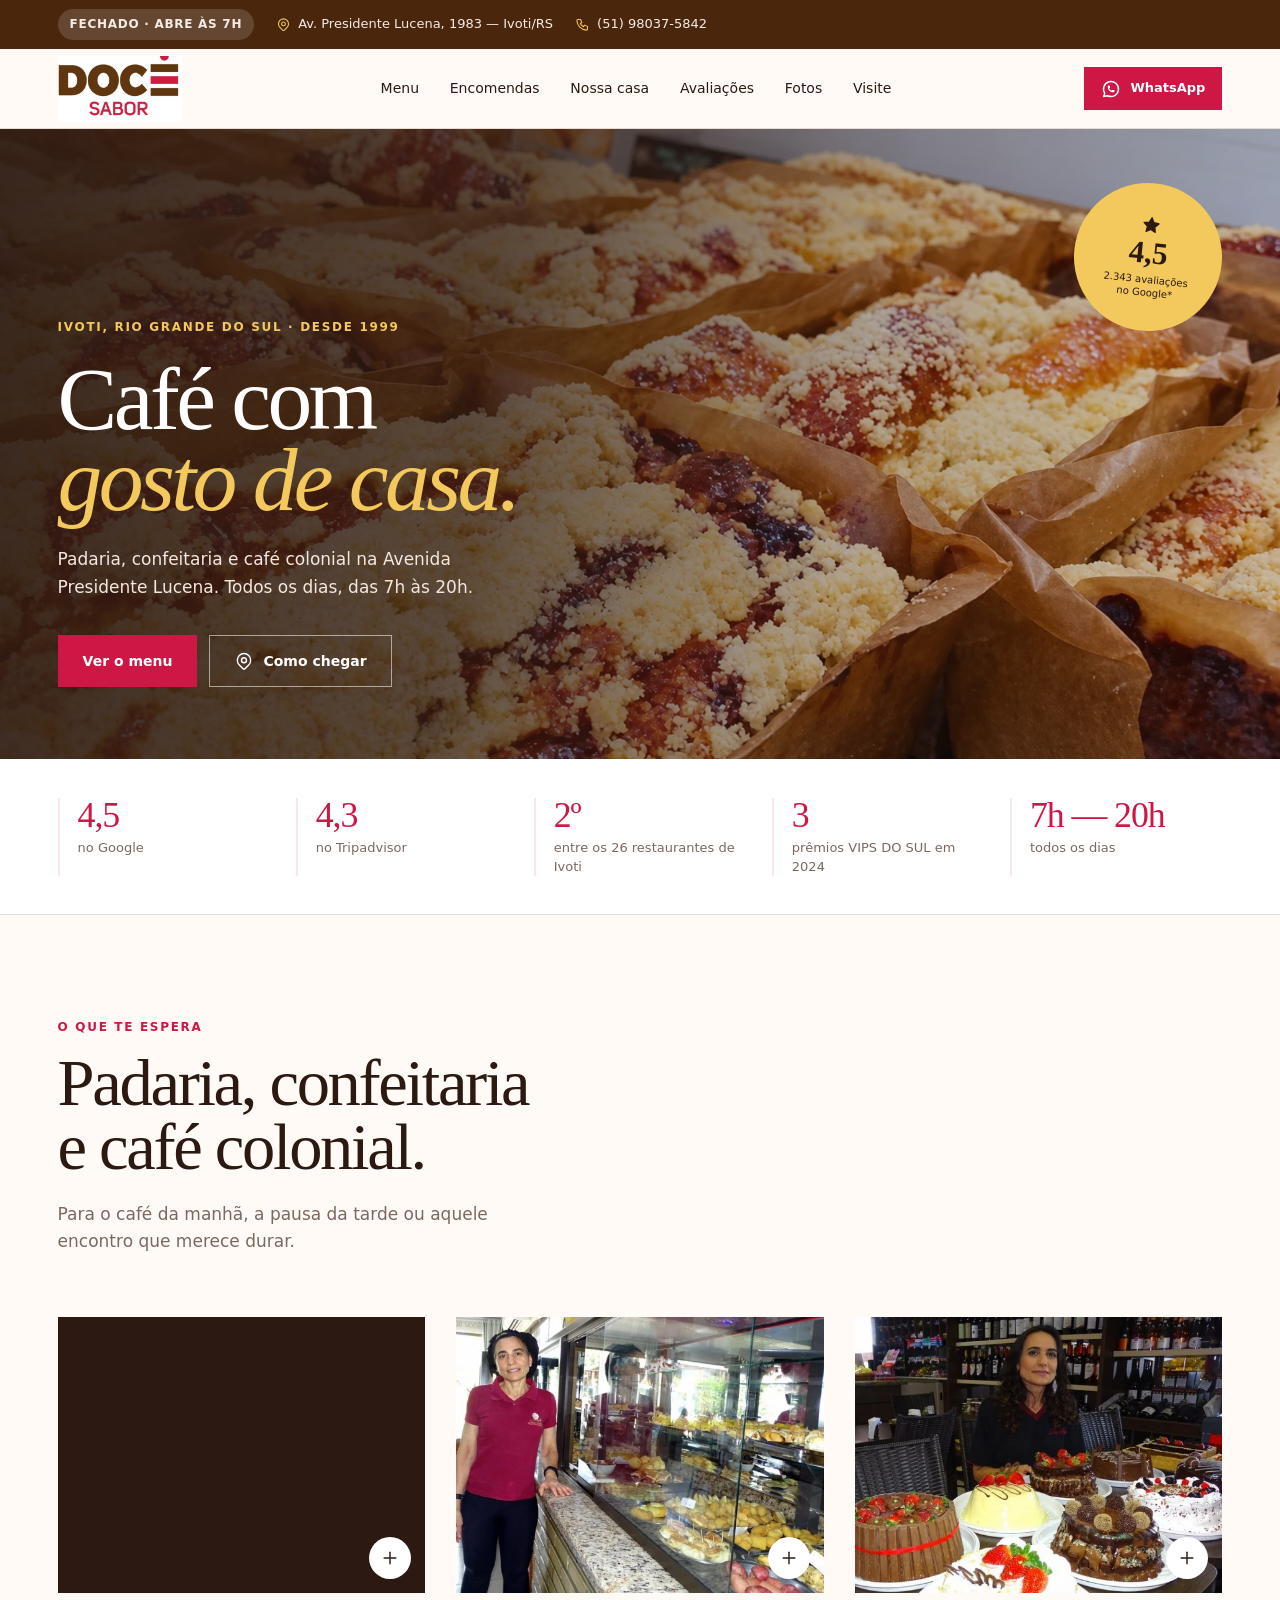
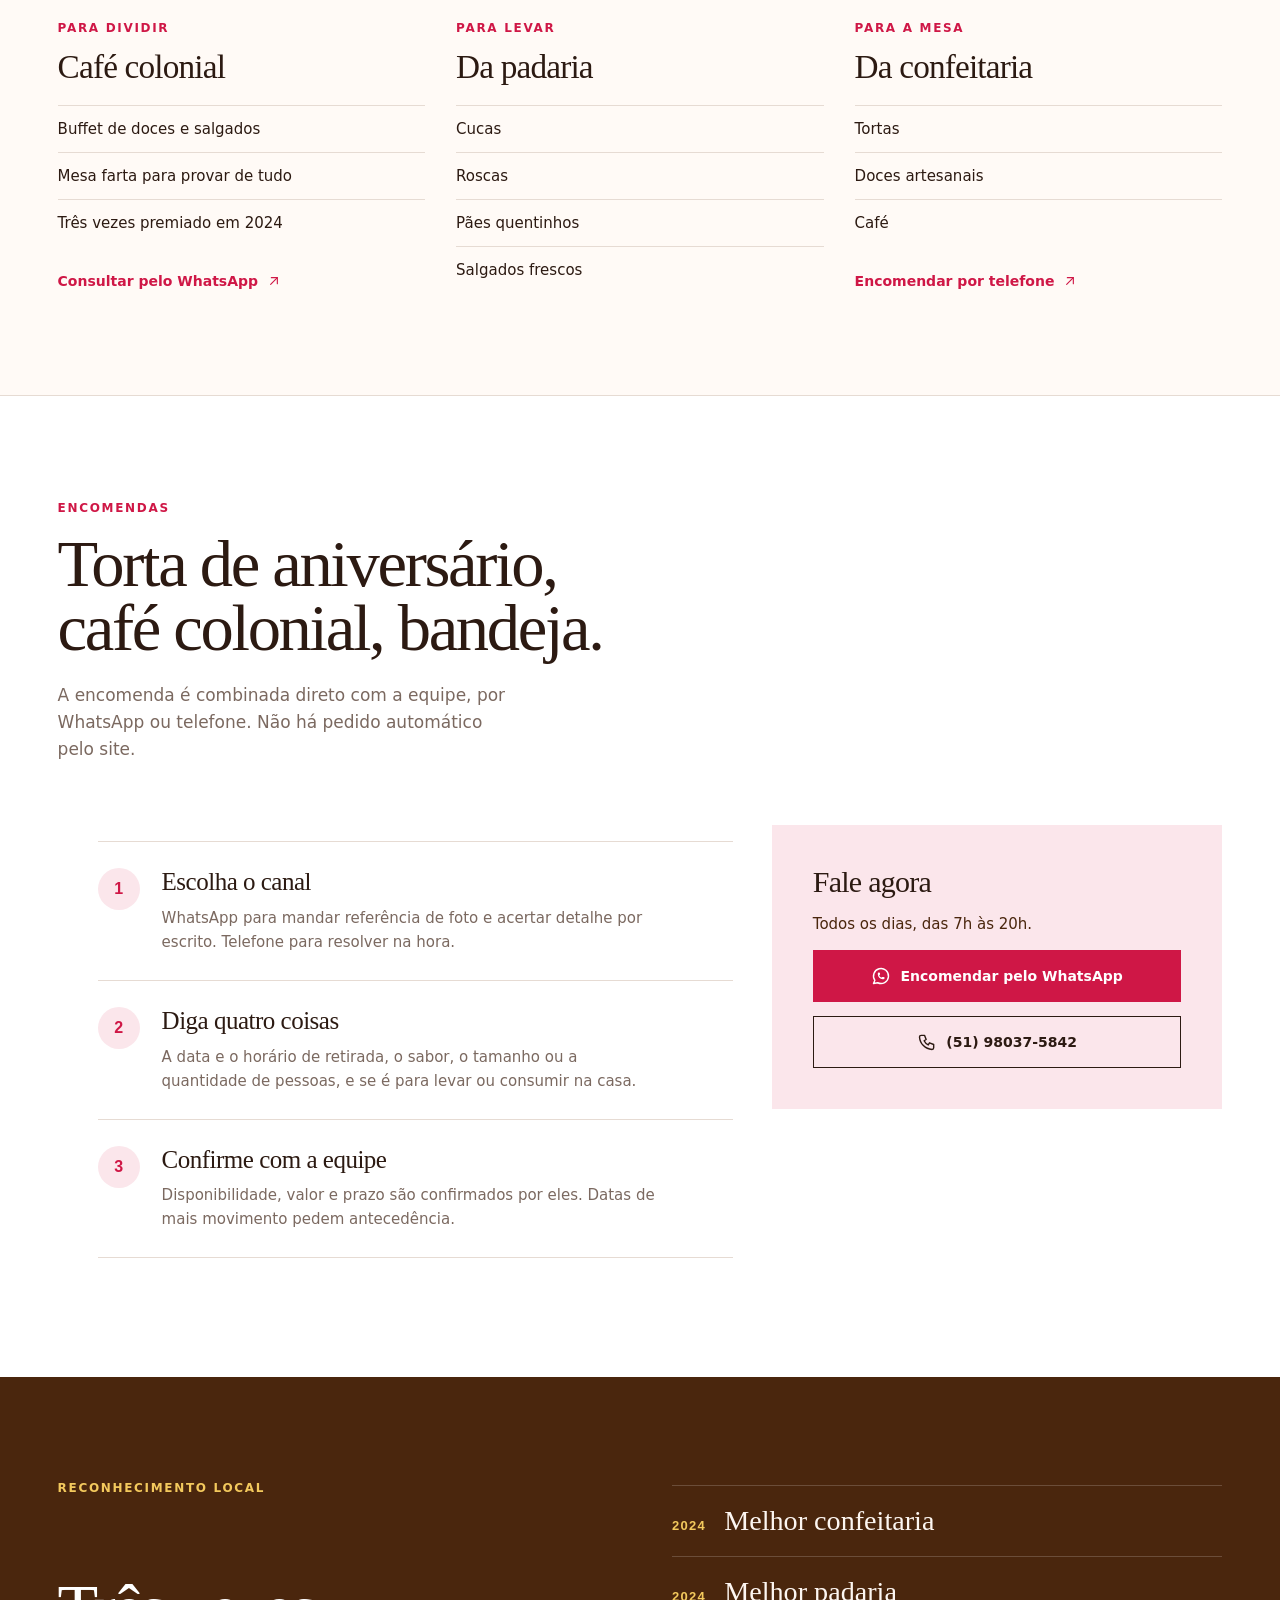
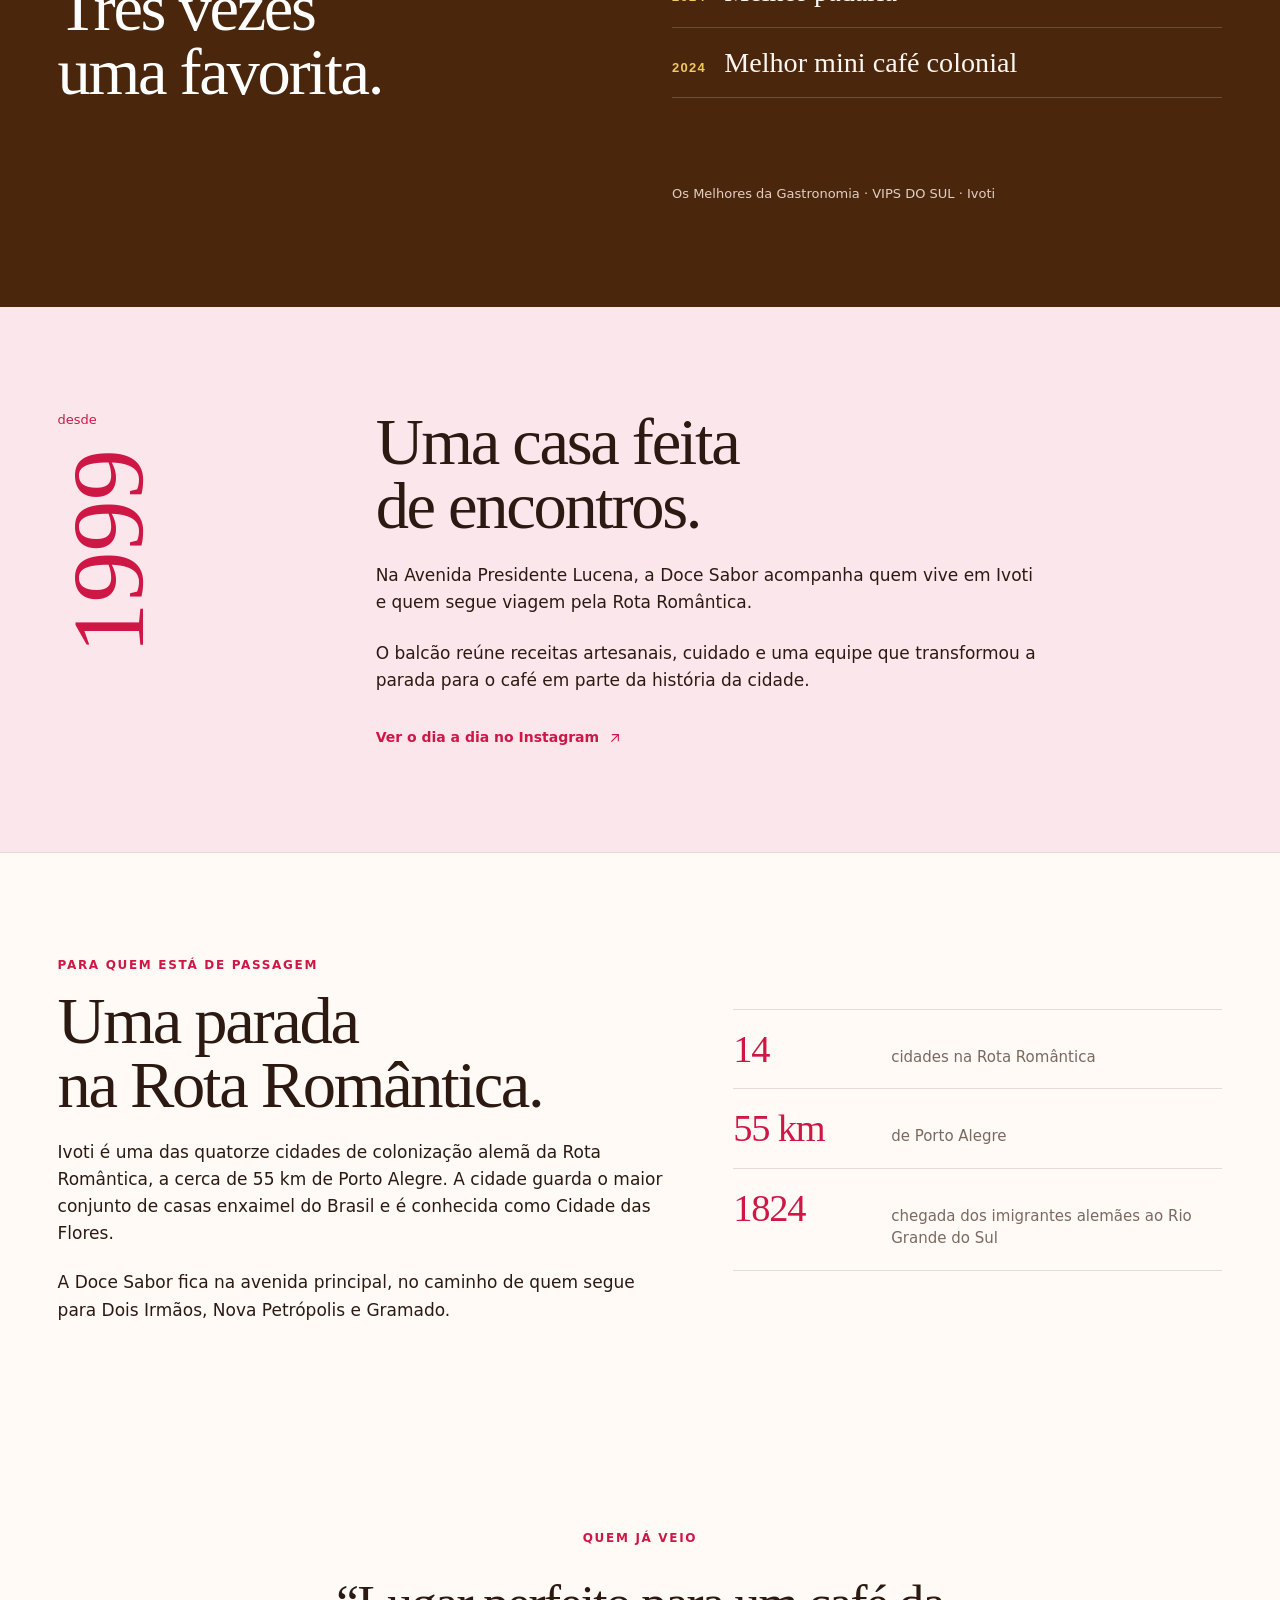
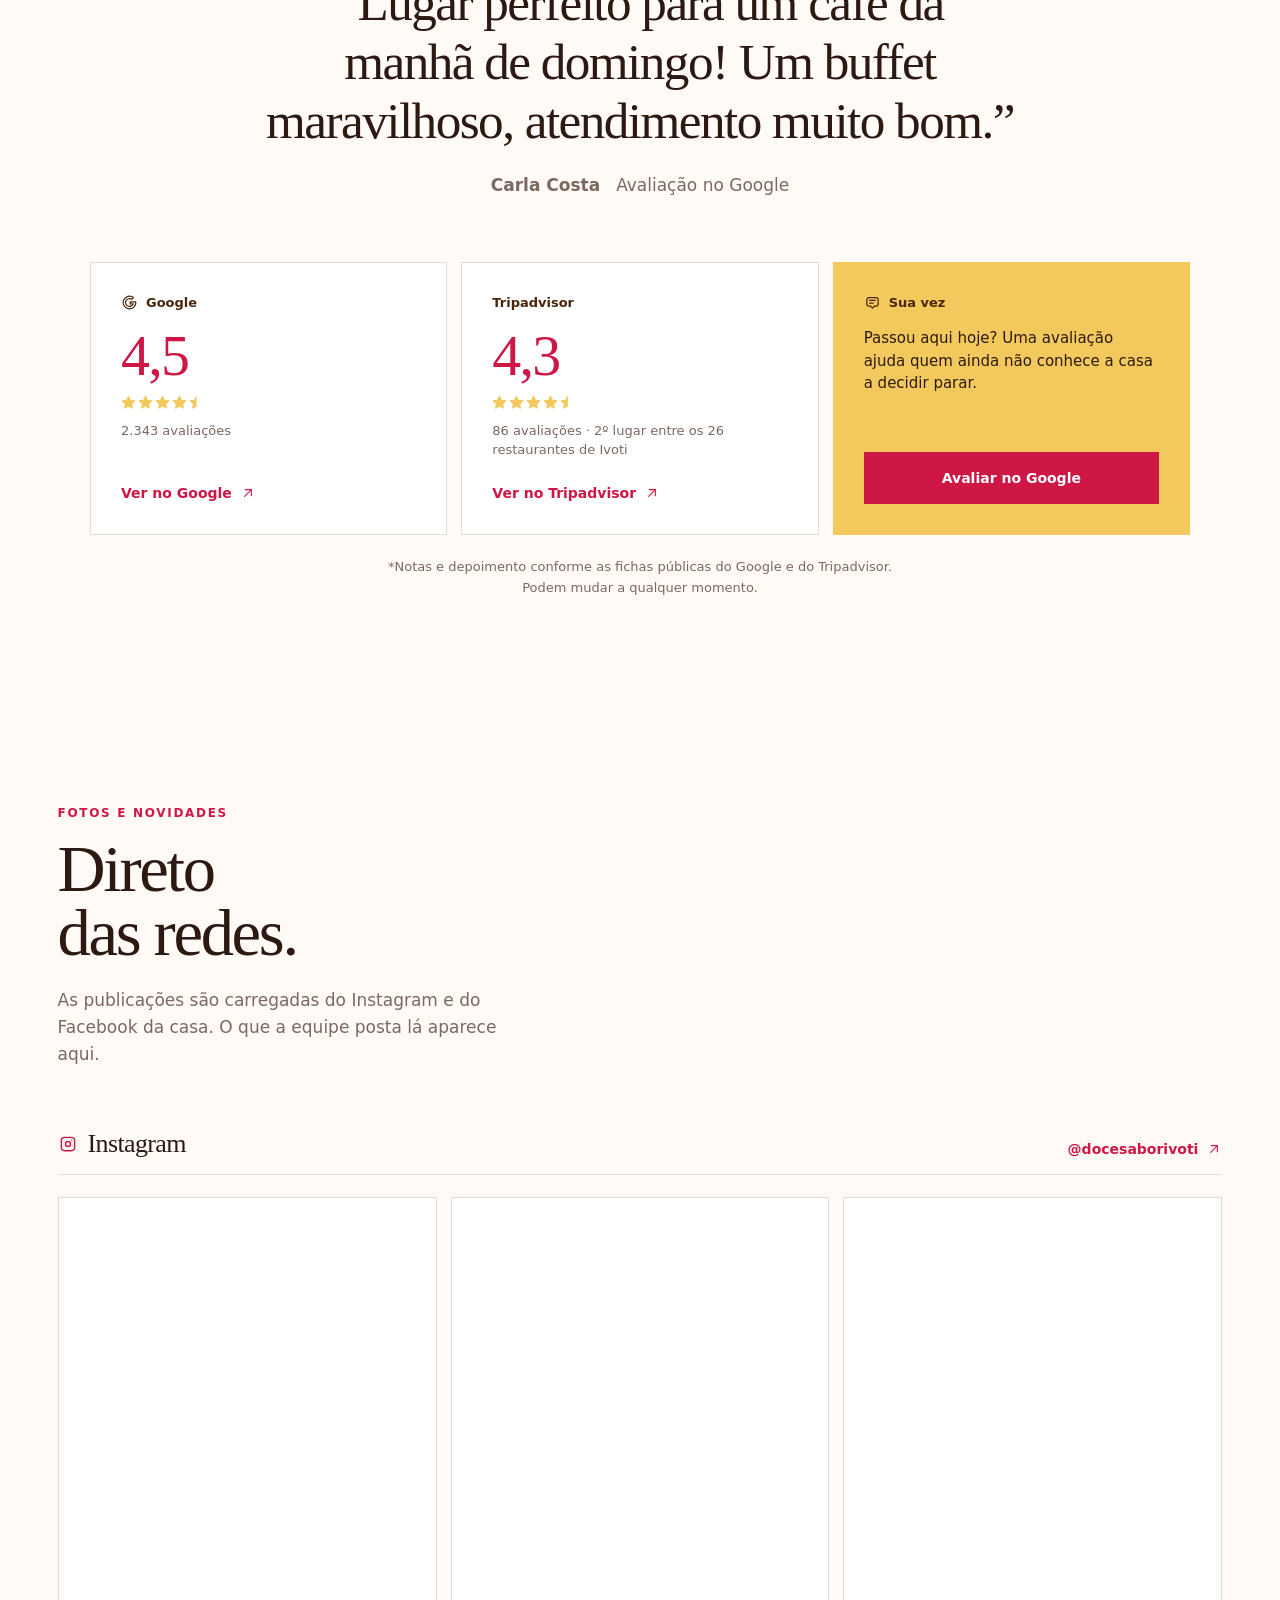
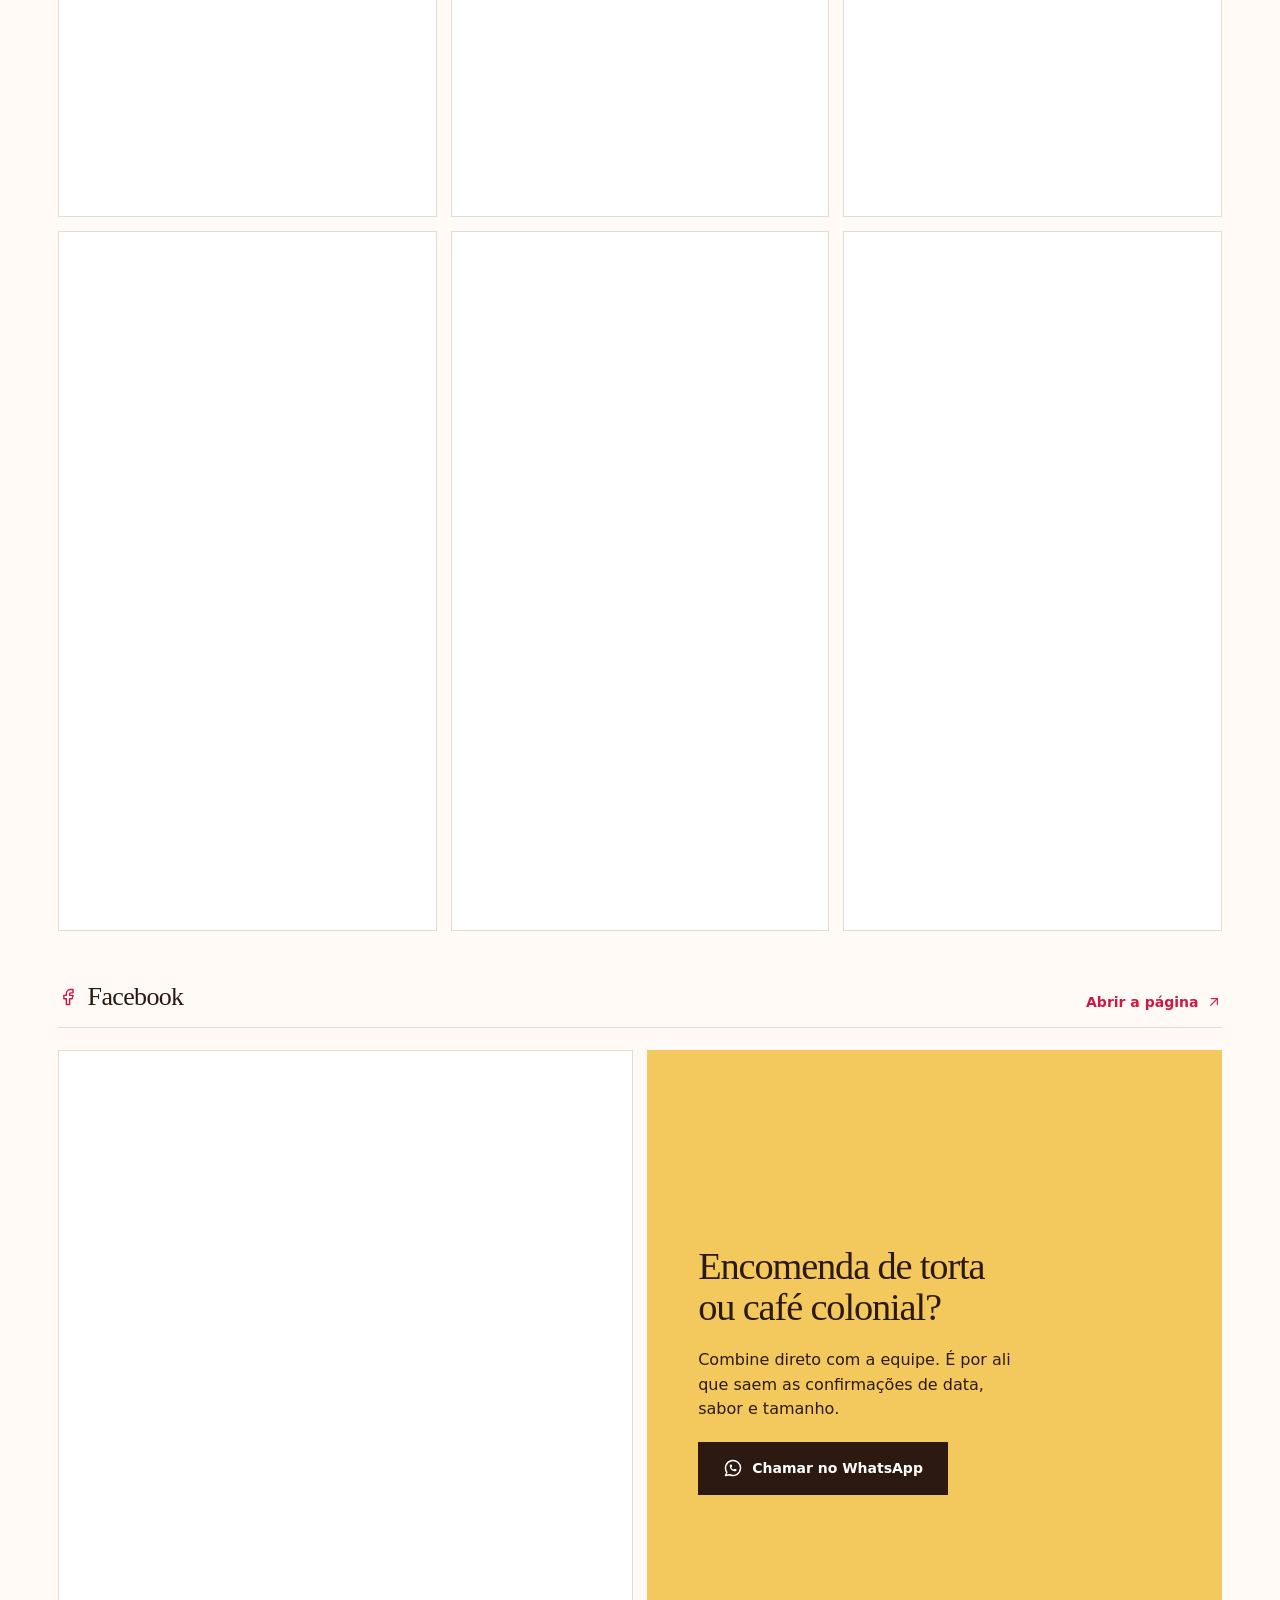
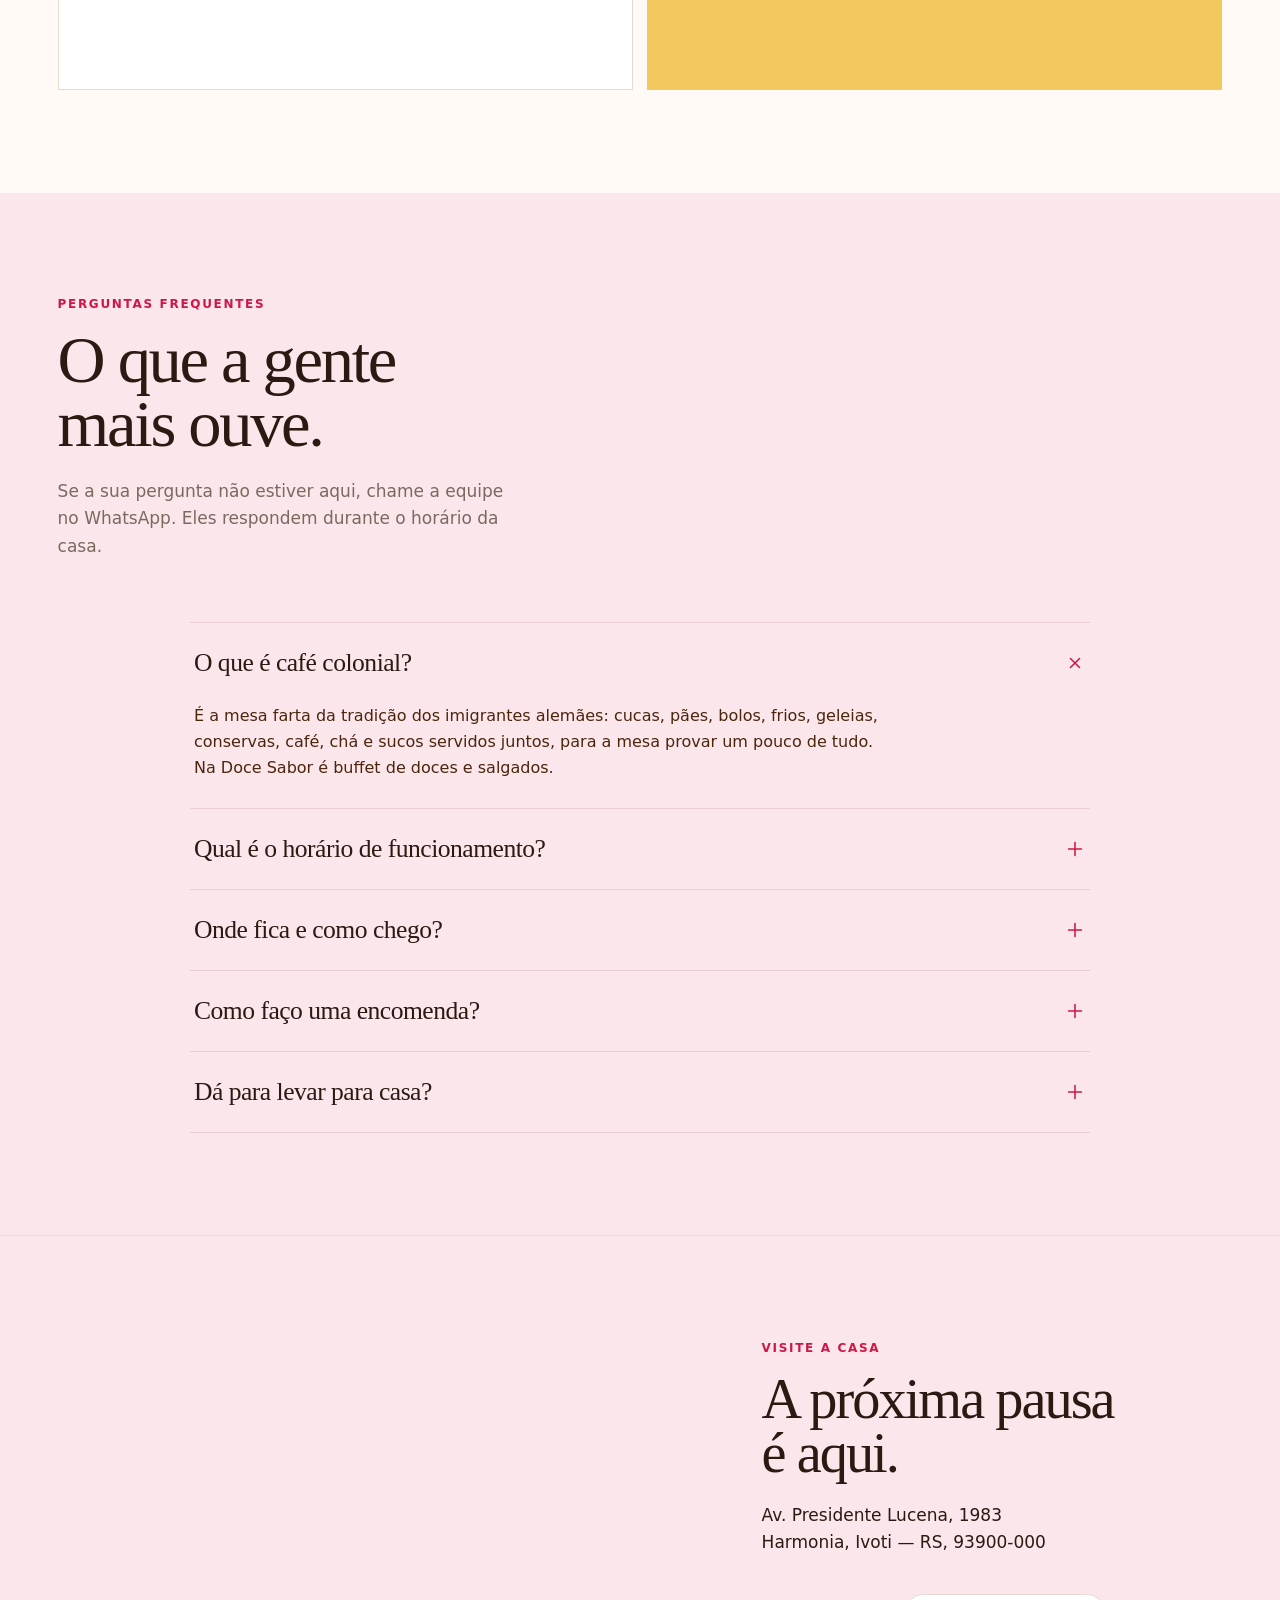
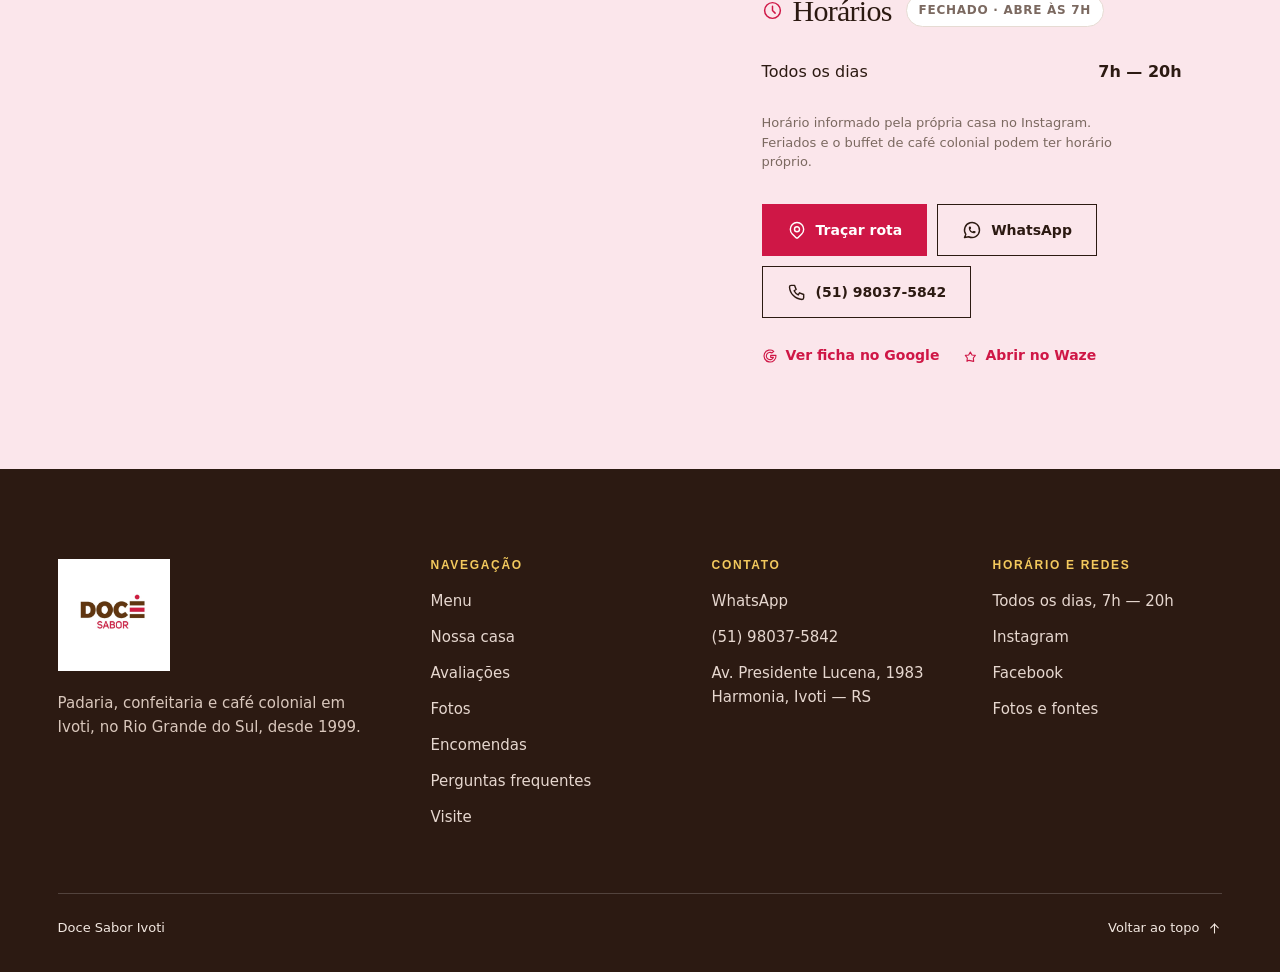
==== commit 5100c9c9: "Acrescenta Encomendas, Rota Romântica e Perguntas frequentes O commit anterior tirou coisas que não " ====
--- a/index.html
+++ b/index.html
@@ -81,6 +81,54 @@
     ]
   }
   </script>
+  <script type="application/ld+json">
+  {
+    "@context": "https://schema.org",
+    "@type": "FAQPage",
+    "mainEntity": [
+      {
+        "@type": "Question",
+        "name": "O que é café colonial?",
+        "acceptedAnswer": {
+          "@type": "Answer",
+          "text": "É a mesa farta da tradição dos imigrantes alemães: cucas, pães, bolos, frios, geleias, conservas, café, chá e sucos servidos juntos, para a mesa provar um pouco de tudo. Na Doce Sabor é buffet de doces e salgados."
+        }
+      },
+      {
+        "@type": "Question",
+        "name": "Qual é o horário de funcionamento?",
+        "acceptedAnswer": {
+          "@type": "Answer",
+          "text": "Todos os dias, das 7h às 20h, conforme o perfil da própria casa no Instagram. Feriados e o buffet de café colonial podem ter horário próprio, então vale confirmar com a equipe."
+        }
+      },
+      {
+        "@type": "Question",
+        "name": "Onde fica e como chego?",
+        "acceptedAnswer": {
+          "@type": "Answer",
+          "text": "Av. Presidente Lucena, 1983, bairro Harmonia, Ivoti/RS, CEP 93900-000. Fica na avenida principal da cidade. O botão \"Traçar rota\" abre o caminho no Google Maps, e há também link para o Waze."
+        }
+      },
+      {
+        "@type": "Question",
+        "name": "Como faço uma encomenda?",
+        "acceptedAnswer": {
+          "@type": "Answer",
+          "text": "Por WhatsApp ou telefone, informando a data e o horário de retirada, o sabor, o tamanho ou a quantidade de pessoas. A equipe confirma disponibilidade, valor e prazo. O site não faz pedido automático."
+        }
+      },
+      {
+        "@type": "Question",
+        "name": "Dá para levar para casa?",
+        "acceptedAnswer": {
+          "@type": "Answer",
+          "text": "Sim. Cucas, roscas, pães e salgados saem da padaria para levar. Tortas e doces da confeitaria podem ser encomendados."
+        }
+      }
+    ]
+  }
+  </script>
 </head>
 <body>
 <a class="skip" href="#conteudo">Pular para o conteúdo</a>
@@ -95,14 +143,14 @@
 
 <header class="topbar">
   <a class="logo" href="#inicio" aria-label="Doce Sabor Ivoti, início"><img src="assets/logo-oficial.jpg" width="720" height="720" alt="Doce Sabor"></a>
-  <nav aria-label="Navegação principal"><a href="#menu">Menu</a><a href="#historia">Nossa casa</a><a href="#avaliacoes">Avaliações</a><a href="#fotos">Fotos</a><a href="#visite">Visite</a></nav>
+  <nav aria-label="Navegação principal"><a href="#menu">Menu</a><a href="#encomendas">Encomendas</a><a href="#historia">Nossa casa</a><a href="#avaliacoes">Avaliações</a><a href="#fotos">Fotos</a><a href="#visite">Visite</a></nav>
   <a class="btn btn-primary btn-sm topbar-cta" href="https://wa.me/5551980375842" target="_blank" rel="noopener noreferrer"><svg class="icon" aria-hidden="true"><use href="assets/icons.svg#brand-whatsapp"/></svg>WhatsApp</a>
   <button class="menu-toggle" aria-expanded="false" aria-controls="mobile-menu" aria-label="Abrir menu"><span>Menu</span><svg class="icon" aria-hidden="true"><use href="assets/icons.svg#menu-2"/></svg></button>
 </header>
 
 <nav id="mobile-menu" class="mobile-menu" hidden>
   <span class="open-state" hidden></span>
-  <a href="#menu">Menu</a><a href="#historia">Nossa casa</a><a href="#avaliacoes">Avaliações</a><a href="#fotos">Fotos</a><a href="#visite">Visite</a>
+  <a href="#menu">Menu</a><a href="#encomendas">Encomendas</a><a href="#historia">Nossa casa</a><a href="#avaliacoes">Avaliações</a><a href="#fotos">Fotos</a><a href="#visite">Visite</a>
   <a class="mobile-call" href="tel:+5551980375842"><svg class="icon" aria-hidden="true"><use href="assets/icons.svg#phone"/></svg>(51) 98037-5842</a>
 </nav>
 
@@ -182,6 +230,27 @@
     </div>
   </section>
 
+  <section class="order" id="encomendas">
+    <div class="section-head">
+      <span class="kicker">Encomendas</span>
+      <h2>Torta de aniversário,<br>café colonial, bandeja.</h2>
+      <p>A encomenda é combinada direto com a equipe, por WhatsApp ou telefone. Não há pedido automático pelo site.</p>
+    </div>
+    <div class="order-grid">
+      <ol class="order-steps">
+        <li><span>1</span><div><h3>Escolha o canal</h3><p>WhatsApp para mandar referência de foto e acertar detalhe por escrito. Telefone para resolver na hora.</p></div></li>
+        <li><span>2</span><div><h3>Diga quatro coisas</h3><p>A data e o horário de retirada, o sabor, o tamanho ou a quantidade de pessoas, e se é para levar ou consumir na casa.</p></div></li>
+        <li><span>3</span><div><h3>Confirme com a equipe</h3><p>Disponibilidade, valor e prazo são confirmados por eles. Datas de mais movimento pedem antecedência.</p></div></li>
+      </ol>
+      <div class="order-cta">
+        <h3>Fale agora</h3>
+        <p>Todos os dias, das 7h às 20h.</p>
+        <a class="btn btn-primary" href="https://wa.me/5551980375842?text=Ol%C3%A1%21%20Gostaria%20de%20fazer%20uma%20encomenda." target="_blank" rel="noopener noreferrer"><svg class="icon" aria-hidden="true"><use href="assets/icons.svg#brand-whatsapp"/></svg>Encomendar pelo WhatsApp</a>
+        <a class="btn btn-outline" href="tel:+5551980375842"><svg class="icon" aria-hidden="true"><use href="assets/icons.svg#phone"/></svg>(51) 98037-5842</a>
+      </div>
+    </div>
+  </section>
+
   <section class="band">
     <div class="band-inner">
       <span class="kicker light">Reconhecimento local</span>
@@ -202,6 +271,22 @@
       <p>Na Avenida Presidente Lucena, a Doce Sabor acompanha quem vive em Ivoti e quem segue viagem pela Rota Romântica.</p>
       <p>O balcão reúne receitas artesanais, cuidado e uma equipe que transformou a parada para o café em parte da história da cidade.</p>
       <a class="link" href="https://www.instagram.com/docesaborivoti/" target="_blank" rel="noopener noreferrer">Ver o dia a dia no Instagram <svg class="icon" aria-hidden="true"><use href="assets/icons.svg#arrow-up-right"/></svg></a>
+    </div>
+  </section>
+
+  <section class="route">
+    <div class="route-inner">
+      <div class="route-copy">
+        <span class="kicker">Para quem está de passagem</span>
+        <h2>Uma parada<br>na Rota Romântica.</h2>
+        <p>Ivoti é uma das quatorze cidades de colonização alemã da Rota Romântica, a cerca de 55 km de Porto Alegre. A cidade guarda o maior conjunto de casas enxaimel do Brasil e é conhecida como Cidade das Flores.</p>
+        <p>A Doce Sabor fica na avenida principal, no caminho de quem segue para Dois Irmãos, Nova Petrópolis e Gramado.</p>
+      </div>
+      <dl class="route-facts">
+        <div><dt>14</dt><dd>cidades na Rota Romântica</dd></div>
+        <div><dt>55 km</dt><dd>de Porto Alegre</dd></div>
+        <div><dt>1824</dt><dd>chegada dos imigrantes alemães ao Rio Grande do Sul</dd></div>
+      </dl>
     </div>
   </section>
 
@@ -277,6 +362,36 @@
     </div>
   </section>
 
+  <section class="faq" id="perguntas">
+    <div class="section-head">
+      <span class="kicker">Perguntas frequentes</span>
+      <h2>O que a gente<br>mais ouve.</h2>
+      <p>Se a sua pergunta não estiver aqui, chame a equipe no WhatsApp. Eles respondem durante o horário da casa.</p>
+    </div>
+    <div class="faq-list">
+        <details class="faq-item" open>
+          <summary><span>O que é café colonial?</span><svg class="icon" aria-hidden="true"><use href="assets/icons.svg#plus"/></svg></summary>
+          <div class="faq-answer"><p>É a mesa farta da tradição dos imigrantes alemães: cucas, pães, bolos, frios, geleias, conservas, café, chá e sucos servidos juntos, para a mesa provar um pouco de tudo. Na Doce Sabor é buffet de doces e salgados.</p></div>
+        </details>
+        <details class="faq-item">
+          <summary><span>Qual é o horário de funcionamento?</span><svg class="icon" aria-hidden="true"><use href="assets/icons.svg#plus"/></svg></summary>
+          <div class="faq-answer"><p>Todos os dias, das 7h às 20h, conforme o perfil da própria casa no Instagram. Feriados e o buffet de café colonial podem ter horário próprio, então vale confirmar com a equipe.</p></div>
+        </details>
+        <details class="faq-item">
+          <summary><span>Onde fica e como chego?</span><svg class="icon" aria-hidden="true"><use href="assets/icons.svg#plus"/></svg></summary>
+          <div class="faq-answer"><p>Av. Presidente Lucena, 1983, bairro Harmonia, Ivoti/RS, CEP 93900-000. Fica na avenida principal da cidade. O botão "Traçar rota" abre o caminho no Google Maps, e há também link para o Waze.</p></div>
+        </details>
+        <details class="faq-item">
+          <summary><span>Como faço uma encomenda?</span><svg class="icon" aria-hidden="true"><use href="assets/icons.svg#plus"/></svg></summary>
+          <div class="faq-answer"><p>Por WhatsApp ou telefone, informando a data e o horário de retirada, o sabor, o tamanho ou a quantidade de pessoas. A equipe confirma disponibilidade, valor e prazo. O site não faz pedido automático.</p></div>
+        </details>
+        <details class="faq-item">
+          <summary><span>Dá para levar para casa?</span><svg class="icon" aria-hidden="true"><use href="assets/icons.svg#plus"/></svg></summary>
+          <div class="faq-answer"><p>Sim. Cucas, roscas, pães e salgados saem da padaria para levar. Tortas e doces da confeitaria podem ser encomendados.</p></div>
+        </details>
+    </div>
+  </section>
+
   <section class="visit" id="visite">
     <div class="visit-map">
       <iframe title="Mapa da Doce Sabor na Av. Presidente Lucena, 1983, Ivoti/RS" src="https://www.google.com/maps?q=Padaria+e+Confeitaria+Doce+Sabor%2C+Av.+Pres.+Lucena%2C+1983%2C+Ivoti+-+RS&amp;output=embed" loading="lazy" referrerpolicy="no-referrer-when-downgrade" allowfullscreen></iframe>
@@ -319,7 +434,7 @@
     </div>
     <div>
       <h4>Navegação</h4>
-      <ul><li><a href="#menu">Menu</a></li><li><a href="#historia">Nossa casa</a></li><li><a href="#avaliacoes">Avaliações</a></li><li><a href="#fotos">Fotos</a></li><li><a href="#visite">Visite</a></li></ul>
+      <ul><li><a href="#menu">Menu</a></li><li><a href="#historia">Nossa casa</a></li><li><a href="#avaliacoes">Avaliações</a></li><li><a href="#fotos">Fotos</a></li><li><a href="#encomendas">Encomendas</a></li><li><a href="#perguntas">Perguntas frequentes</a></li><li><a href="#visite">Visite</a></li></ul>
     </div>
     <div>
       <h4>Contato</h4>
--- a/style.css
+++ b/style.css
@@ -305,3 +305,57 @@
   .js .reveal{opacity:1;transform:none}
   *{transition:none!important}
 }
+
+/* ============ Encomendas ============ */
+.order{padding:var(--section) var(--gutter);background:var(--white);border-top:1px solid var(--line)}
+.order-grid{max-width:var(--max);margin-inline:auto;display:grid;grid-template-columns:minmax(0,1.5fr) minmax(0,1fr);gap:clamp(24px,3vw,48px);align-items:start}
+.order-steps{display:flex;flex-direction:column}
+.order-steps li{display:grid;grid-template-columns:auto 1fr;gap:22px;padding:26px 0;border-top:1px solid var(--line)}
+.order-steps li:last-child{border-bottom:1px solid var(--line)}
+.order-steps span{display:grid;place-items:center;width:42px;height:42px;border-radius:50%;background:var(--blush);color:var(--pink);font:600 16px/1 'DM Sans',sans-serif;font-variant-numeric:tabular-nums}
+.order-steps h3{font:500 25px/1.15 'Playfair Display',Georgia,serif;letter-spacing:-.02em}
+.order-steps p{margin-top:9px;font-size:15px;color:var(--muted);max-width:52ch}
+.order-cta{display:flex;flex-direction:column;align-items:flex-start;gap:14px;padding:clamp(28px,3.2vw,44px);background:var(--blush)}
+.order-cta h3{font-size:30px}
+.order-cta p{font-size:15px;color:var(--cocoa)}
+.order-cta .btn{width:100%}
+
+/* ============ Rota Romântica ============ */
+.route{padding:var(--section) var(--gutter);background:var(--paper);border-top:1px solid var(--line)}
+.route-inner{max-width:var(--max);margin-inline:auto;display:grid;grid-template-columns:minmax(0,1.25fr) minmax(0,1fr);gap:clamp(30px,5vw,72px);align-items:center}
+.route-copy h2{margin-top:14px}
+.route-copy p{margin-top:22px;font-size:17px;max-width:56ch}
+.route-facts{display:flex;flex-direction:column;border-top:1px solid var(--line)}
+.route-facts>div{display:flex;align-items:baseline;gap:20px;padding:20px 0;border-bottom:1px solid var(--line)}
+.route-facts dt{flex:none;min-width:98px;font:500 clamp(30px,3vw,42px)/1 'Playfair Display',Georgia,serif;color:var(--pink);letter-spacing:-.03em;font-variant-numeric:tabular-nums}
+.route-facts dd{font-size:15px;line-height:1.45;color:var(--muted)}
+
+/* ============ Perguntas frequentes ============ */
+.faq{padding:var(--section) var(--gutter);background:var(--blush)}
+.faq-list{max-width:900px;margin-inline:auto;border-top:1px solid #e9ccd5}
+.faq-item{border-bottom:1px solid #e9ccd5}
+.faq-item summary{display:flex;align-items:center;justify-content:space-between;gap:20px;padding:24px 4px;cursor:pointer;list-style:none;font:500 clamp(20px,2vw,27px)/1.25 'Playfair Display',Georgia,serif;letter-spacing:-.02em}
+.faq-item summary::-webkit-details-marker{display:none}
+.faq-item summary .icon{width:22px;height:22px;color:var(--pink);transition:transform .3s var(--ease)}
+.faq-item[open] summary .icon{transform:rotate(45deg)}
+.faq-answer{padding:0 4px 26px}
+.faq-answer p{font-size:16px;line-height:1.65;max-width:68ch;color:var(--cocoa)}
+
+@media(hover:hover){
+  .faq-item summary:hover{color:var(--pink)}
+  .route-facts>div:hover dd{color:var(--ink)}
+}
+@media(max-width:1080px) and (min-width:761px){
+  .order-grid,.route-inner{grid-template-columns:1fr}
+}
+@media(max-width:760px){
+  .order,.route,.faq{padding:var(--section) 22px}
+  .order-grid,.route-inner{grid-template-columns:1fr;gap:28px}
+  .order-steps li{gap:16px;padding:22px 0}
+  .order-steps span{width:36px;height:36px;font-size:14px}
+  .order-steps h3{font-size:22px}
+  .order-cta{padding:26px 22px}
+  .route-facts dt{min-width:78px;font-size:28px}
+  .faq-item summary{padding:20px 0;font-size:19px}
+  .faq-answer{padding:0 0 22px}
+}
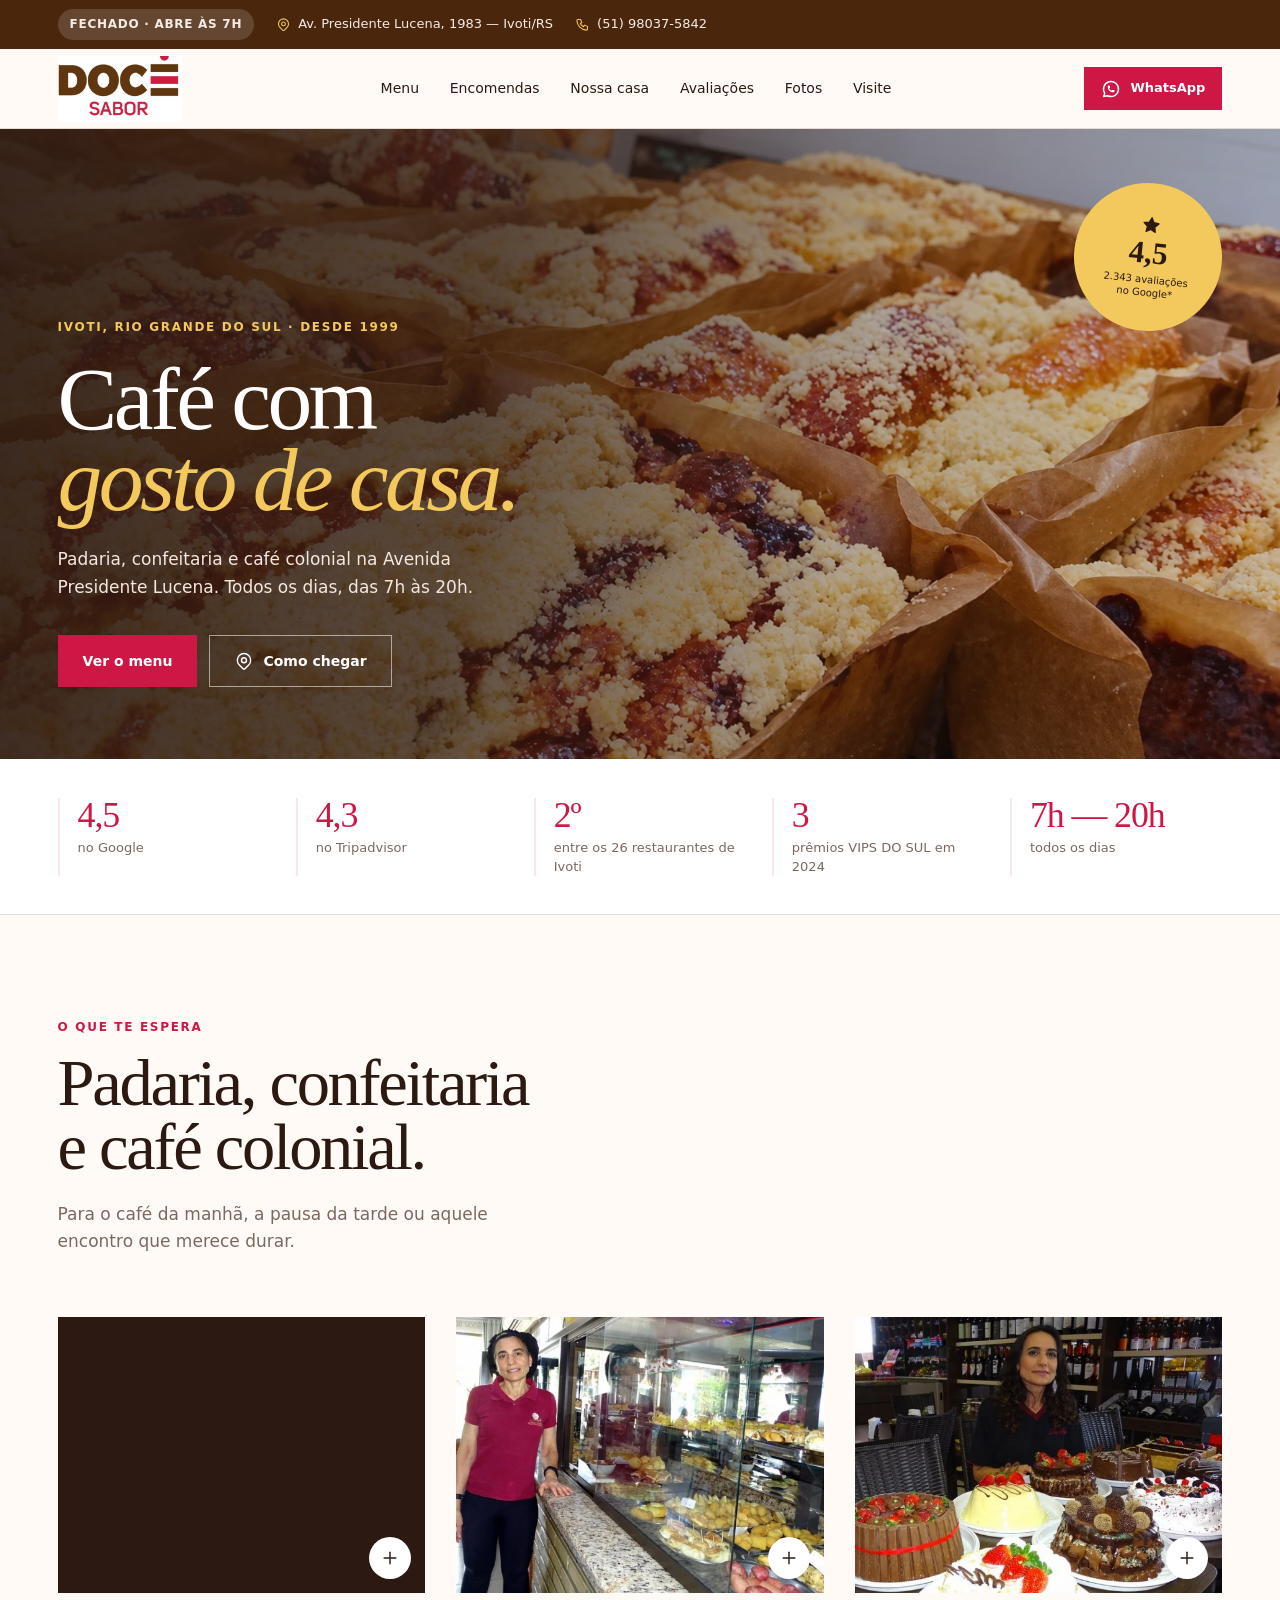
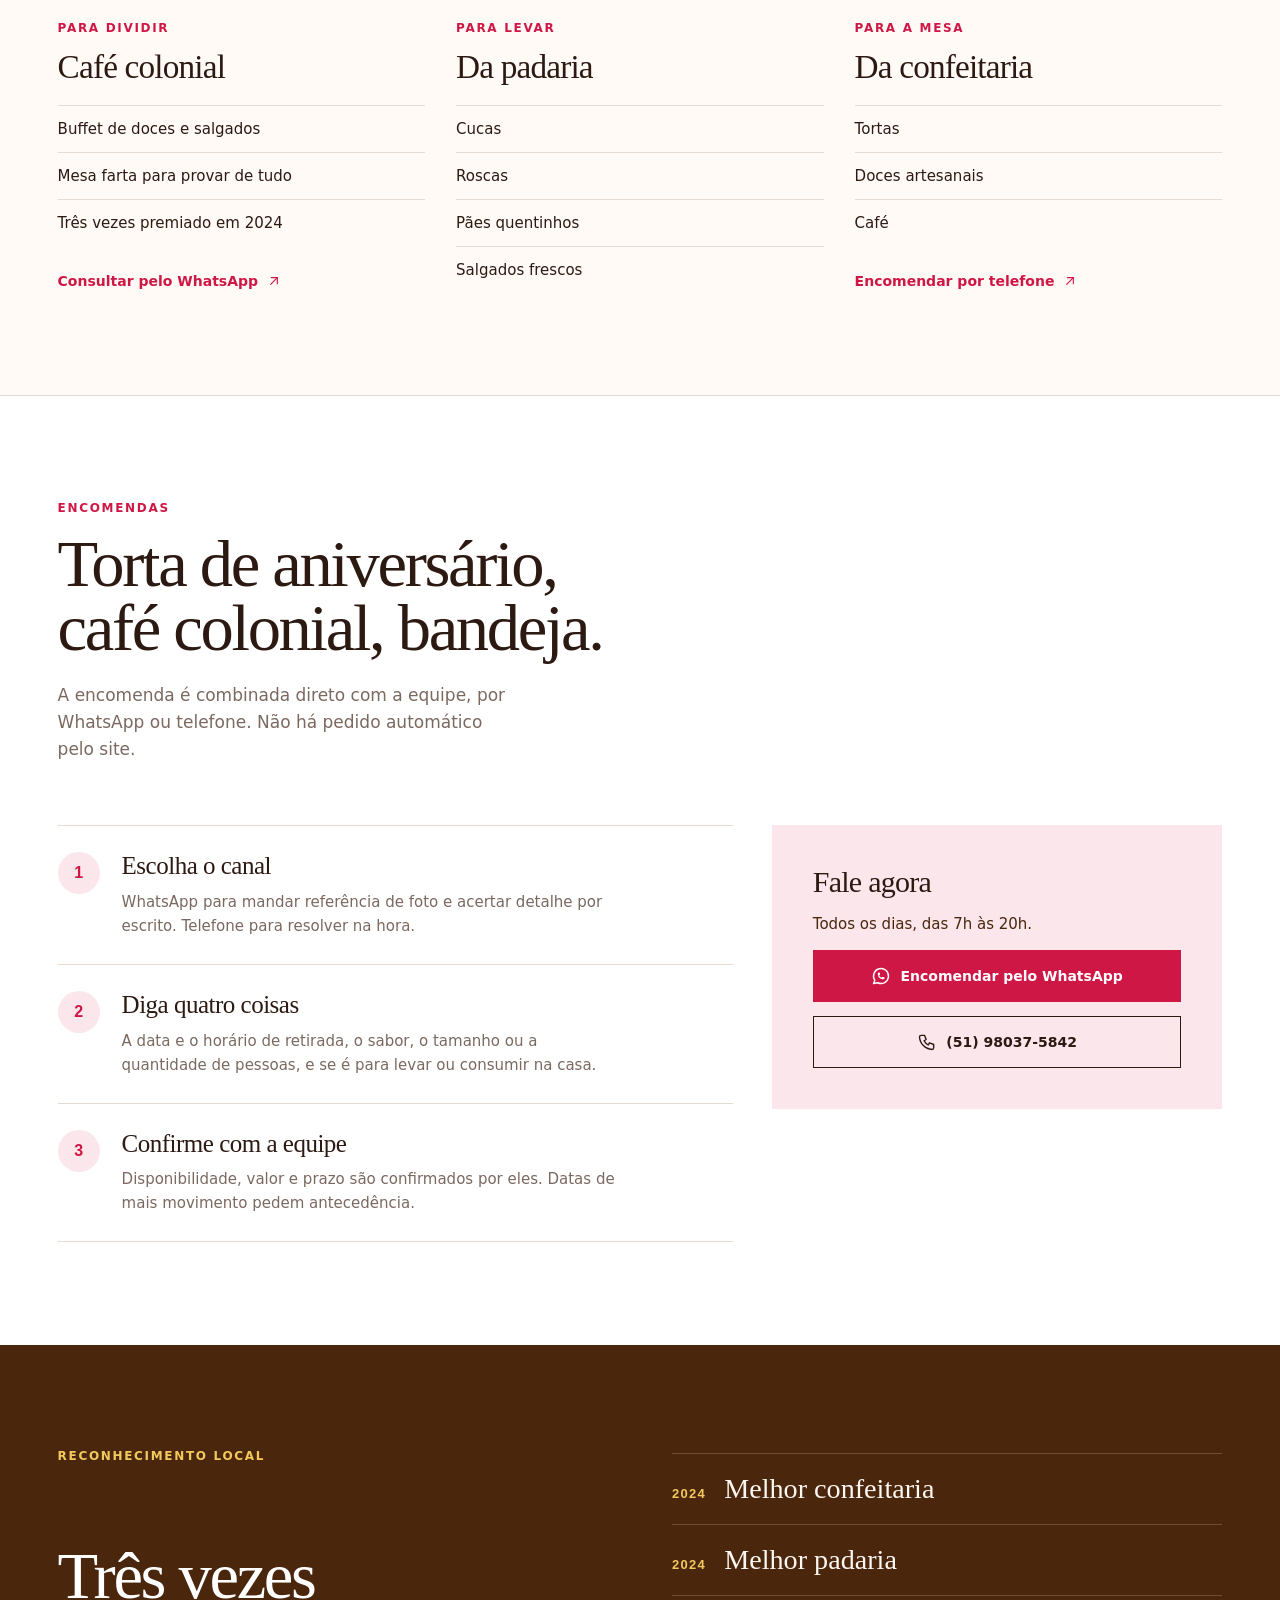
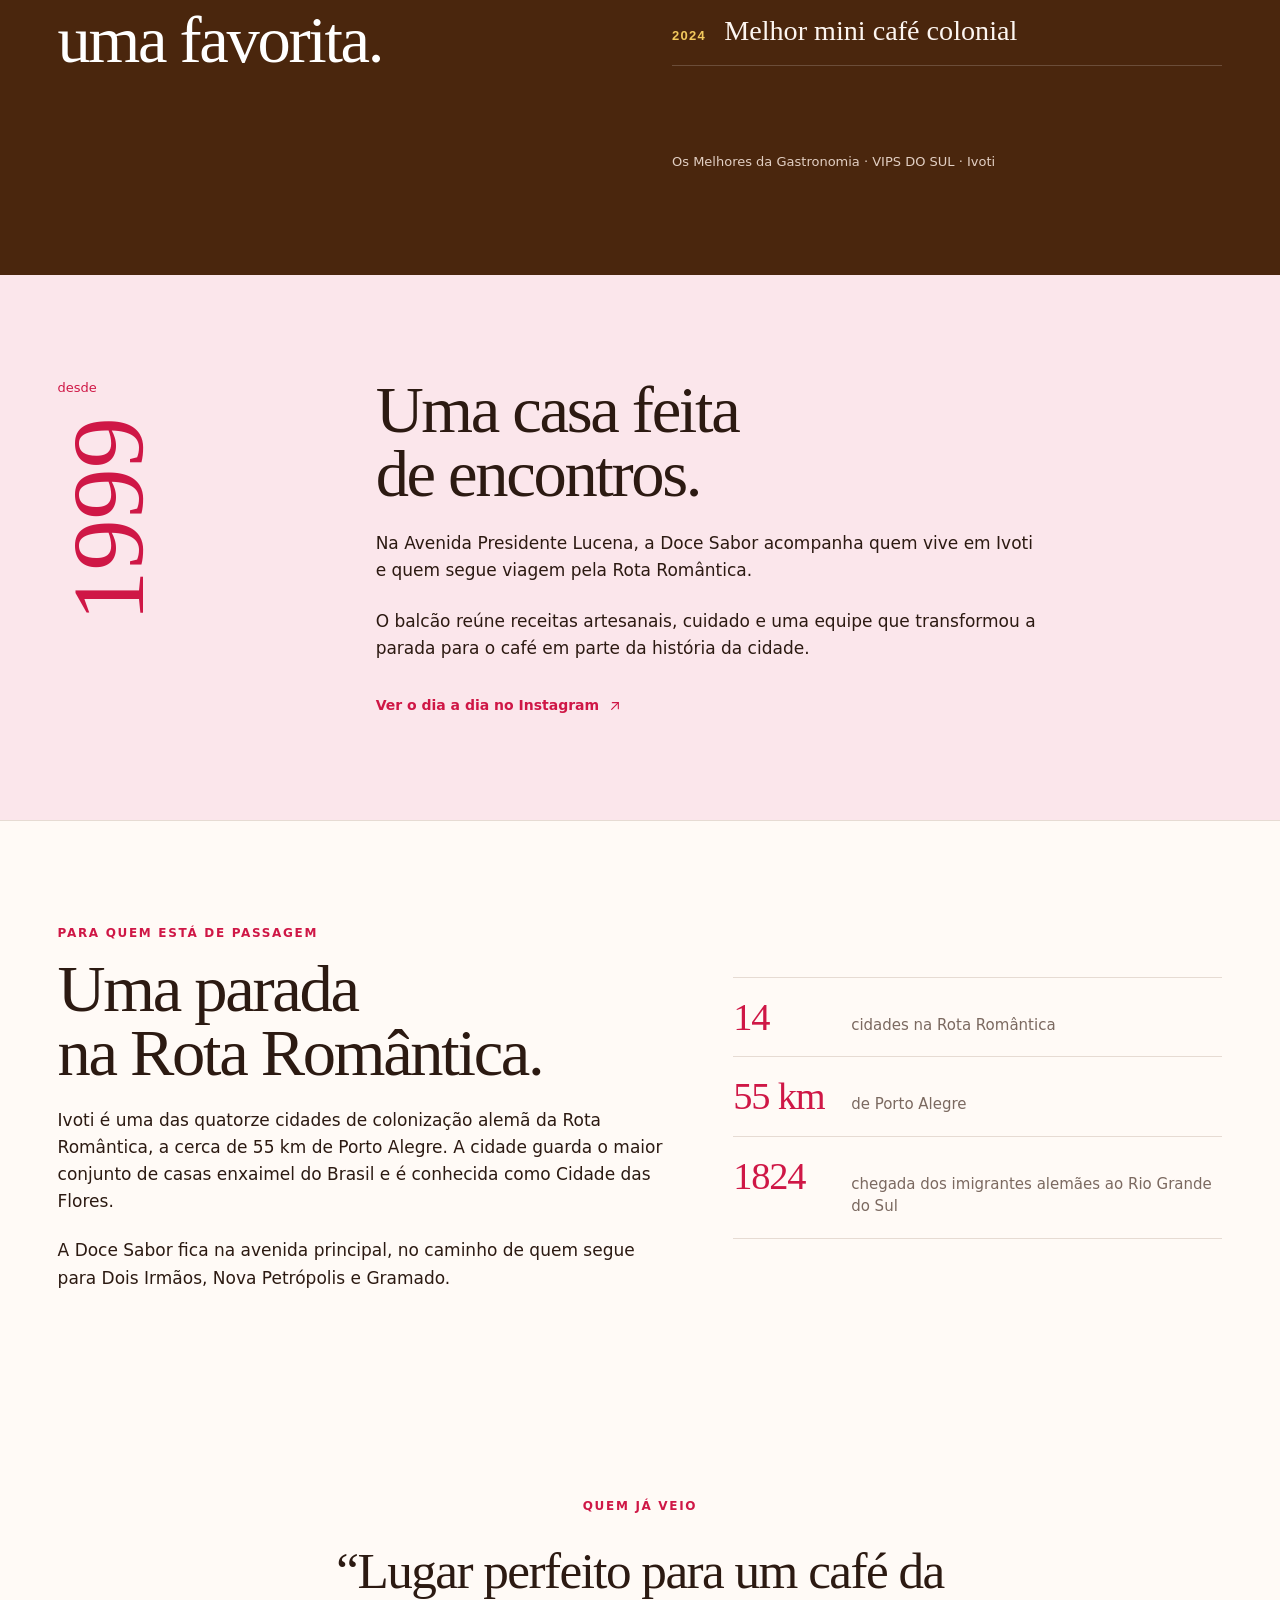
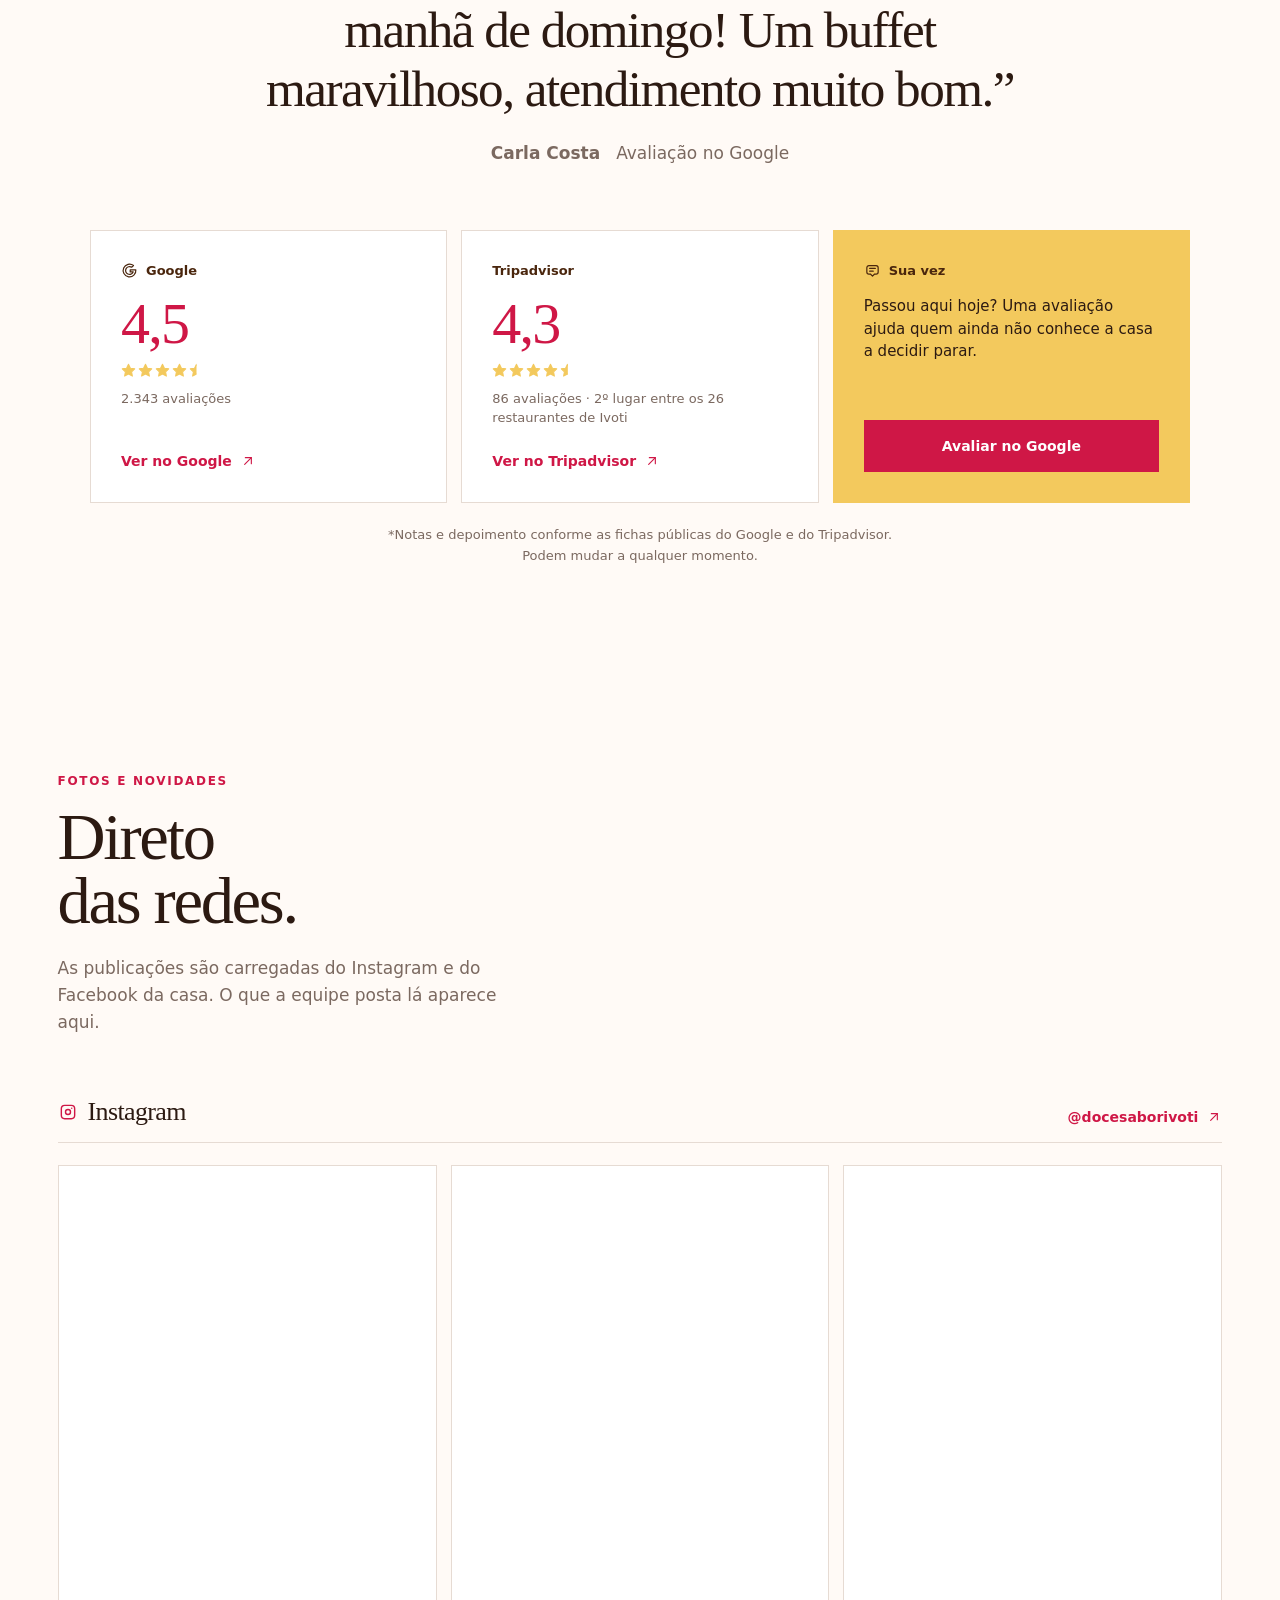
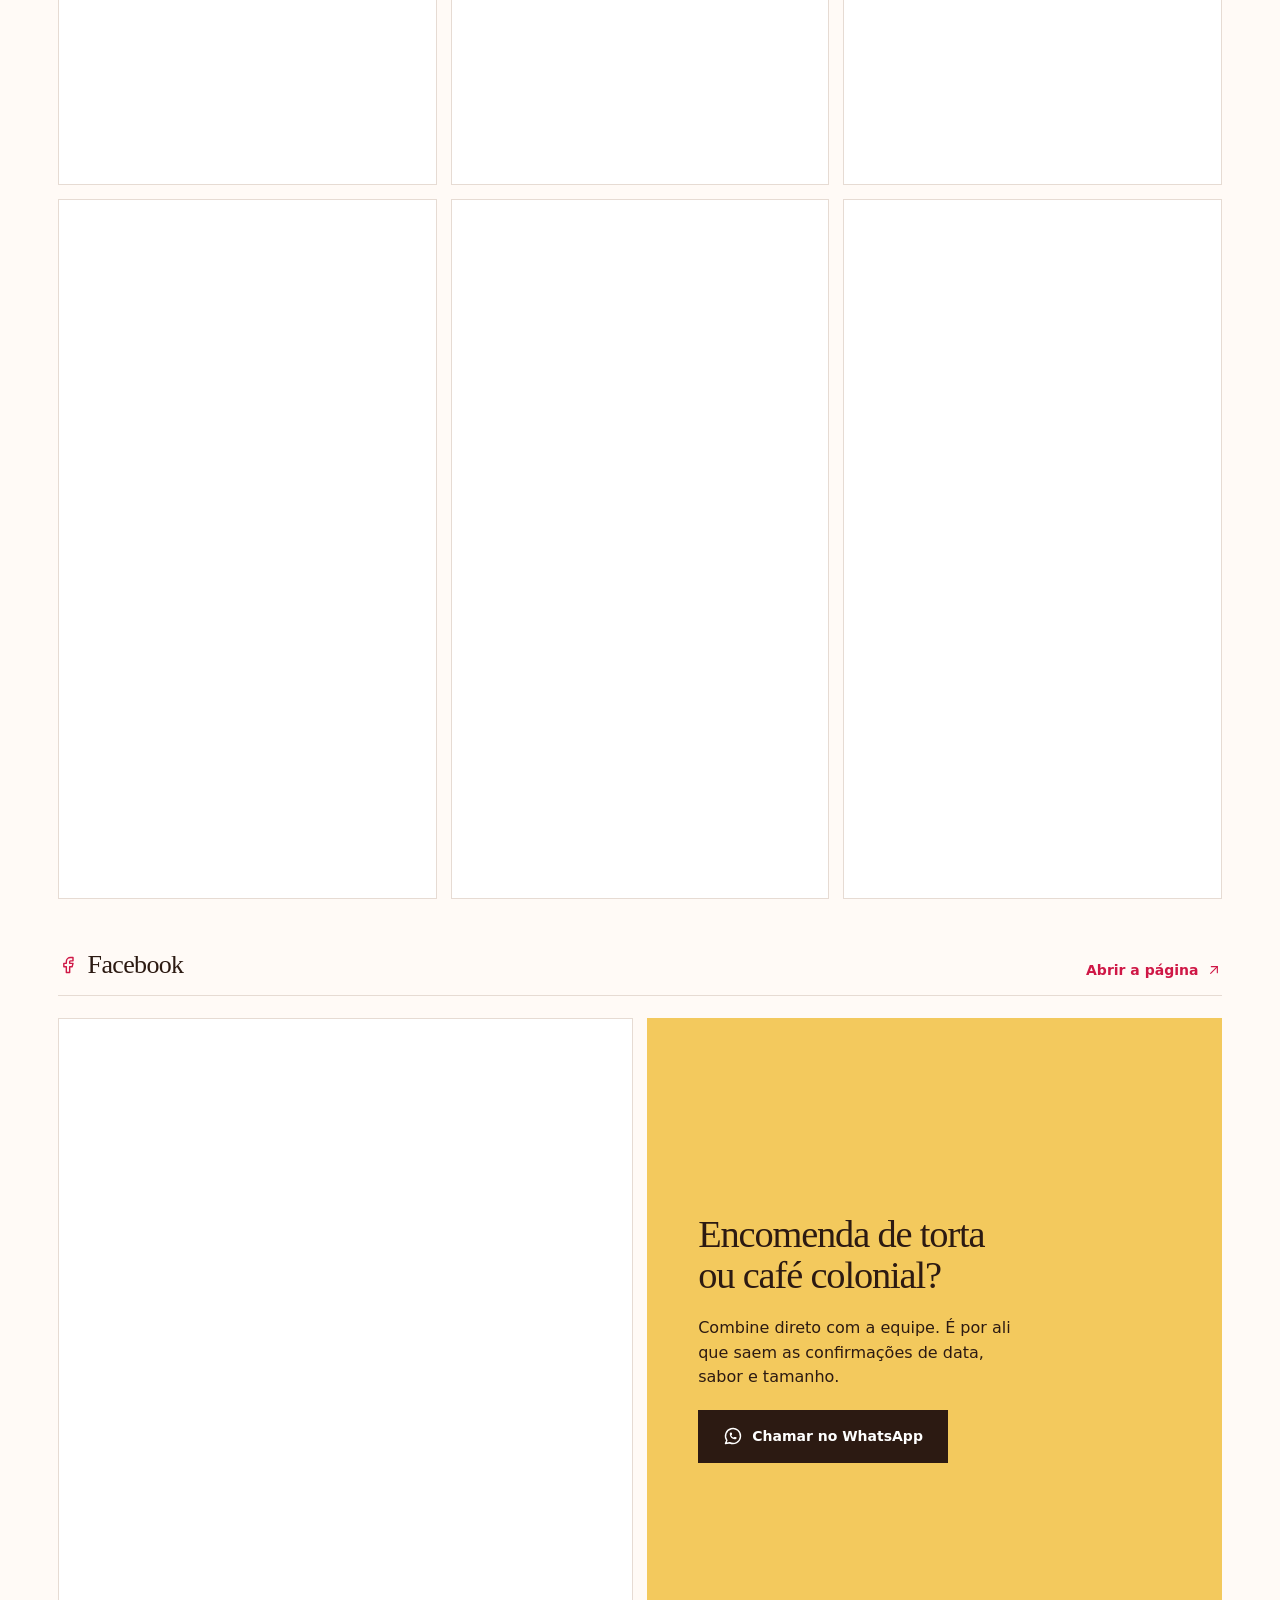
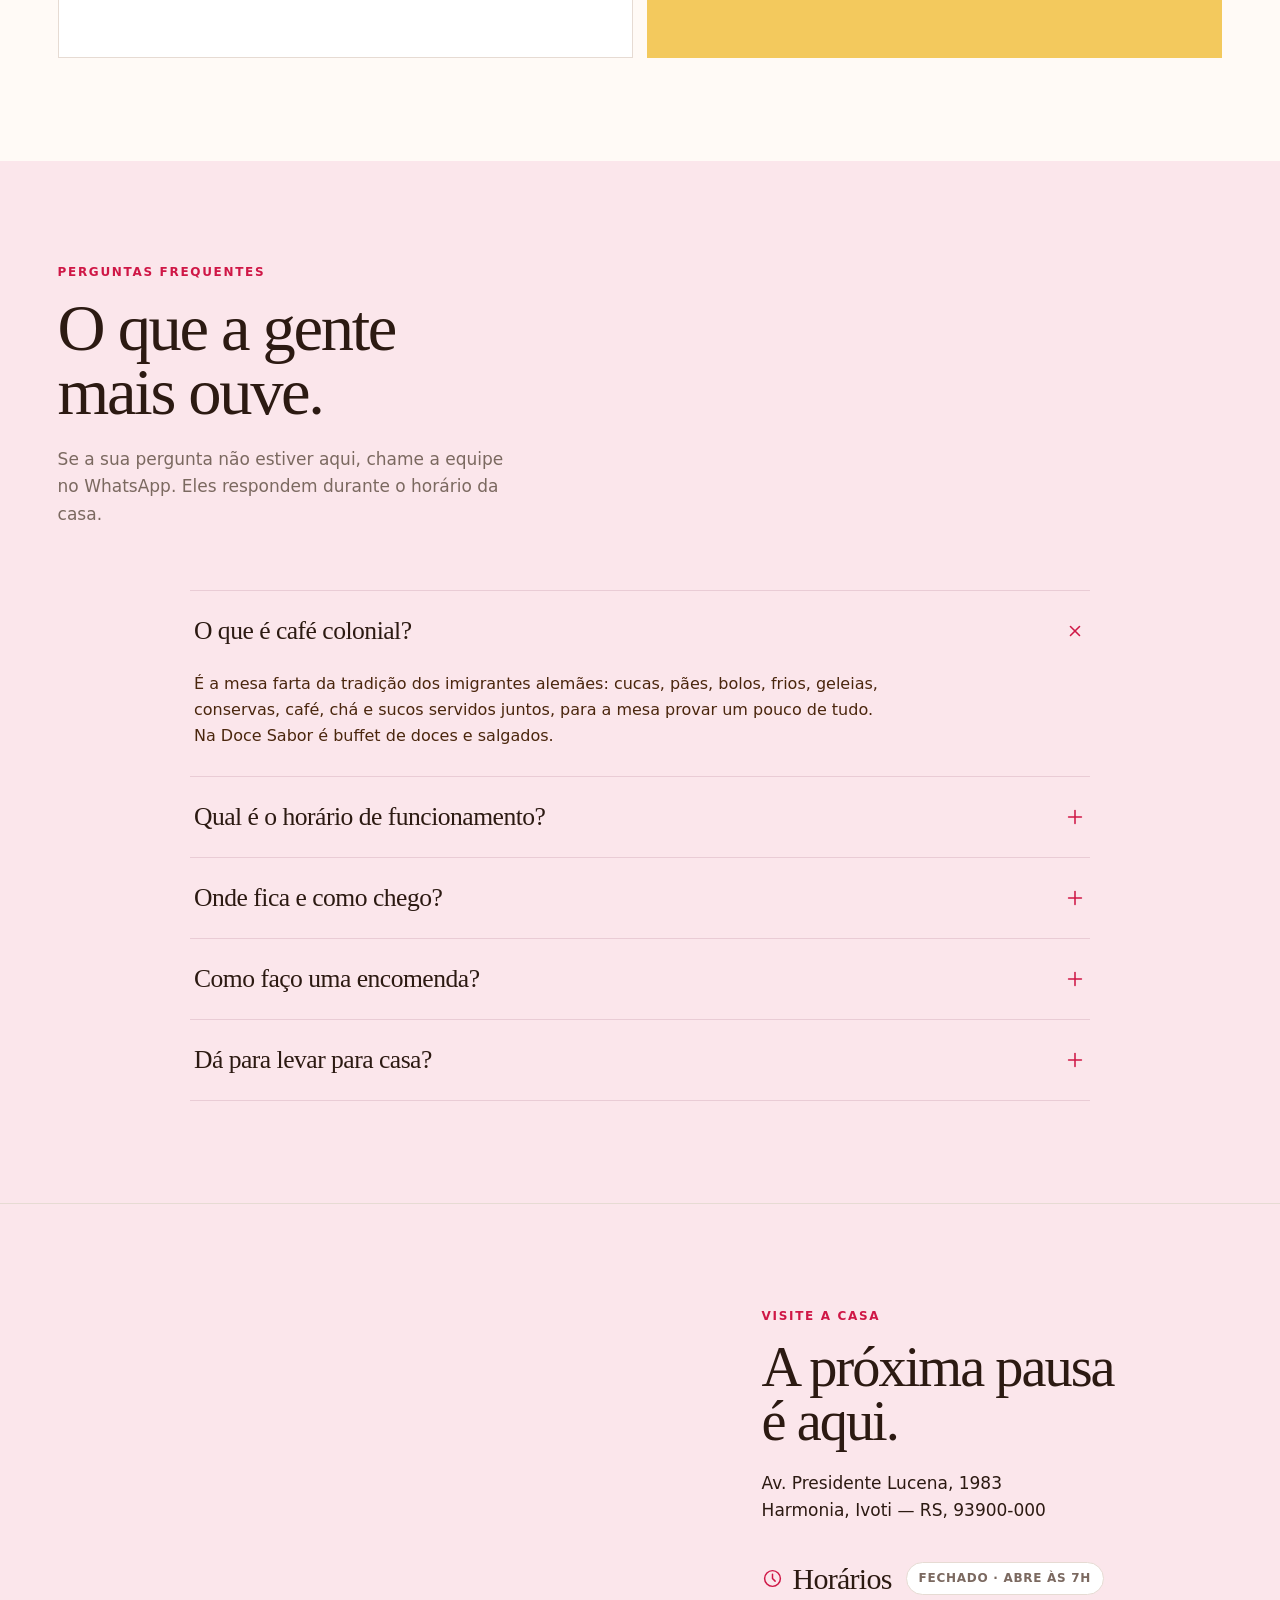
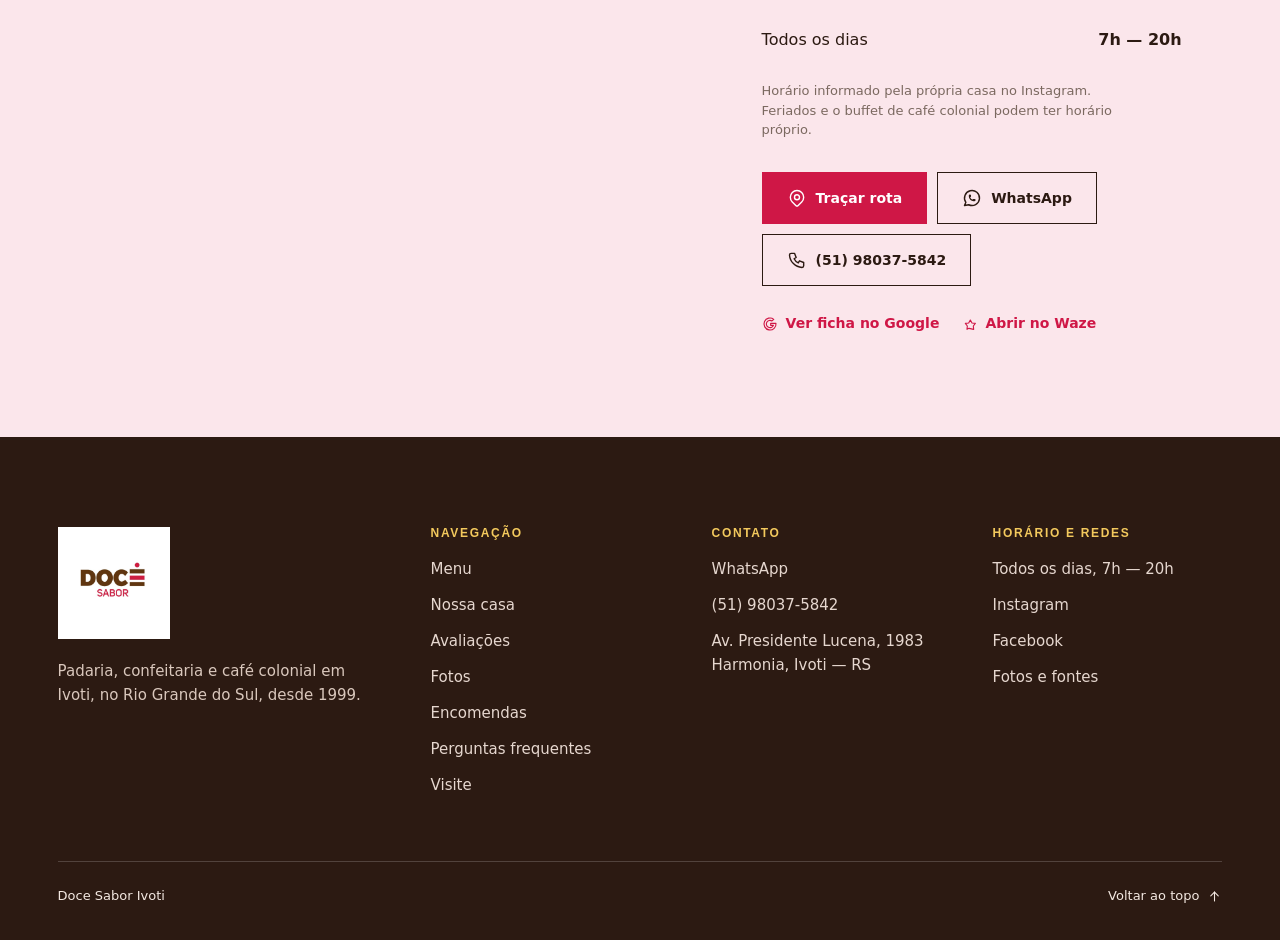
==== commit f90e2f9e: "Corrige os seis achados da revisão e documenta o repositório Revisão de código: - O GitHub Pages ser" ====
--- a/index.html
+++ b/index.html
@@ -193,7 +193,7 @@
     <div class="dish-grid">
       <article class="dish">
         <button class="dish-photo" data-photo="assets/buffet.webp" data-caption="Buffet da Doce Sabor. Fotografia real tratada digitalmente." aria-label="Ampliar foto: Buffet com pães, salgados, doces e torta de morango">
-          <img loading="lazy" decoding="async" src="assets/buffet.webp" srcset="assets/buffet-800.webp 800w, assets/buffet.webp 1367w" sizes="(max-width:760px) 100vw, 33vw" alt="Buffet com pães, salgados, doces e torta de morango">
+          <img loading="lazy" decoding="async" src="assets/buffet.webp" srcset="assets/buffet-800.webp 800w, assets/buffet.webp 1367w" sizes="(max-width:900px) 100vw, 33vw" alt="Buffet com pães, salgados, doces e torta de morango">
           <span class="dish-zoom"><svg class="icon" aria-hidden="true"><use href="assets/icons.svg#plus"/></svg></span>
         </button>
         <div class="dish-body">
@@ -351,7 +351,7 @@
       </div>
       <div class="fb-row">
         <div class="fb-frame">
-          <iframe title="Publicações recentes da Doce Sabor no Facebook" src="https://www.facebook.com/plugins/page.php?href=https%3A%2F%2Fwww.facebook.com%2FDoceSaborIvoti%2F&amp;tabs=timeline&amp;width=500&amp;height=640&amp;small_header=false&amp;adapt_container_width=true&amp;hide_cover=false&amp;show_facepile=false&amp;locale=pt_BR" loading="lazy" scrolling="no" frameborder="0" allowfullscreen allow="autoplay; clipboard-write; encrypted-media; picture-in-picture; web-share"></iframe>
+          <iframe title="Publicações recentes da Doce Sabor no Facebook" src="https://www.facebook.com/plugins/page.php?href=https%3A%2F%2Fwww.facebook.com%2FDoceSaborIvoti%2F&amp;tabs=timeline&amp;width=500&amp;height=640&amp;small_header=false&amp;adapt_container_width=true&amp;hide_cover=false&amp;show_facepile=false&amp;locale=pt_BR" loading="lazy" scrolling="no" frameborder="0" allowfullscreen allow="encrypted-media; picture-in-picture"></iframe>
         </div>
         <div class="fb-aside">
           <strong>Encomenda de torta<br>ou café colonial?</strong>
--- a/style.css
+++ b/style.css
@@ -22,7 +22,8 @@
 a:focus-visible,button:focus-visible{outline:3px solid var(--pink);outline-offset:4px}
 .hero a:focus-visible,.band a:focus-visible,.utility a:focus-visible,footer a:focus-visible,footer button:focus-visible{outline-color:var(--butter)}
 h1,h2,h3,h4,p,figure,blockquote,address{margin:0}
-ul{margin:0;padding:0;list-style:none}
+ul,ol{margin:0;padding:0;list-style:none}
+dl,dd{margin:0}
 img{display:block;max-width:100%}
 .icon{width:20px;height:20px;flex:none;fill:none;stroke:currentColor;stroke-width:1.7;stroke-linecap:round;stroke-linejoin:round}
 .sr-only{position:absolute;width:1px;height:1px;padding:0;margin:-1px;overflow:hidden;clip:rect(0 0 0 0);white-space:nowrap;border:0}
@@ -226,7 +227,7 @@
   .link:hover,.dish-link:hover,.utility a:hover,footer a:hover,footer button:hover{text-decoration:underline}
 }
 
-@media(max-width:1080px) and (min-width:761px){
+@media(max-width:1080px) and (min-width:901px){
   .dish-grid{grid-template-columns:1fr 1fr}
   .dish:last-child{grid-column:1/3}
   .dish:last-child .dish-photo{aspect-ratio:21/9}
@@ -242,7 +243,7 @@
   .foot-grid{grid-template-columns:1fr 1fr}
 }
 
-@media(max-width:760px){
+@media(max-width:900px){
   html{scroll-padding-top:70px}
   .utility-inner{gap:14px;padding:8px 18px;font-size:12px;justify-content:center}
   .utility a:last-child{display:none}
@@ -345,10 +346,10 @@
   .faq-item summary:hover{color:var(--pink)}
   .route-facts>div:hover dd{color:var(--ink)}
 }
-@media(max-width:1080px) and (min-width:761px){
+@media(max-width:1080px) and (min-width:901px){
   .order-grid,.route-inner{grid-template-columns:1fr}
 }
-@media(max-width:760px){
+@media(max-width:900px){
   .order,.route,.faq{padding:var(--section) 22px}
   .order-grid,.route-inner{grid-template-columns:1fr;gap:28px}
   .order-steps li{gap:16px;padding:22px 0}
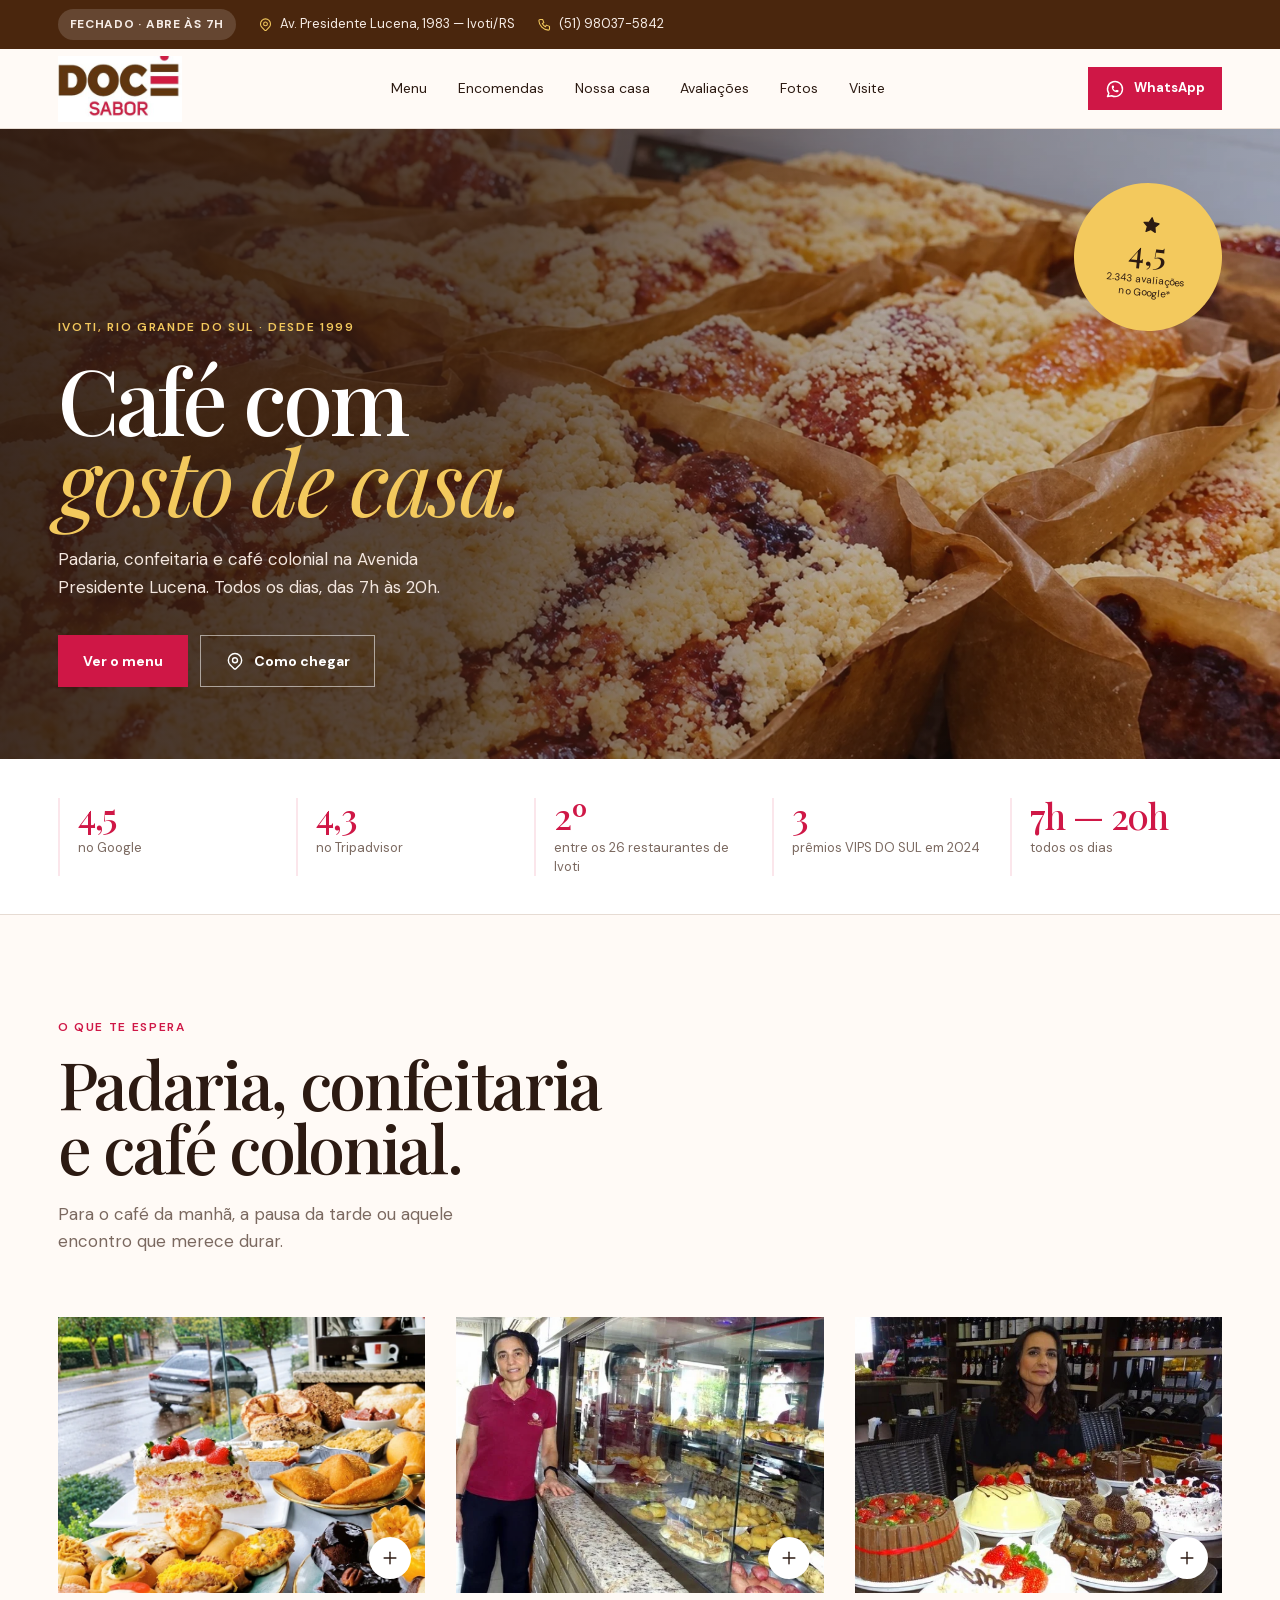
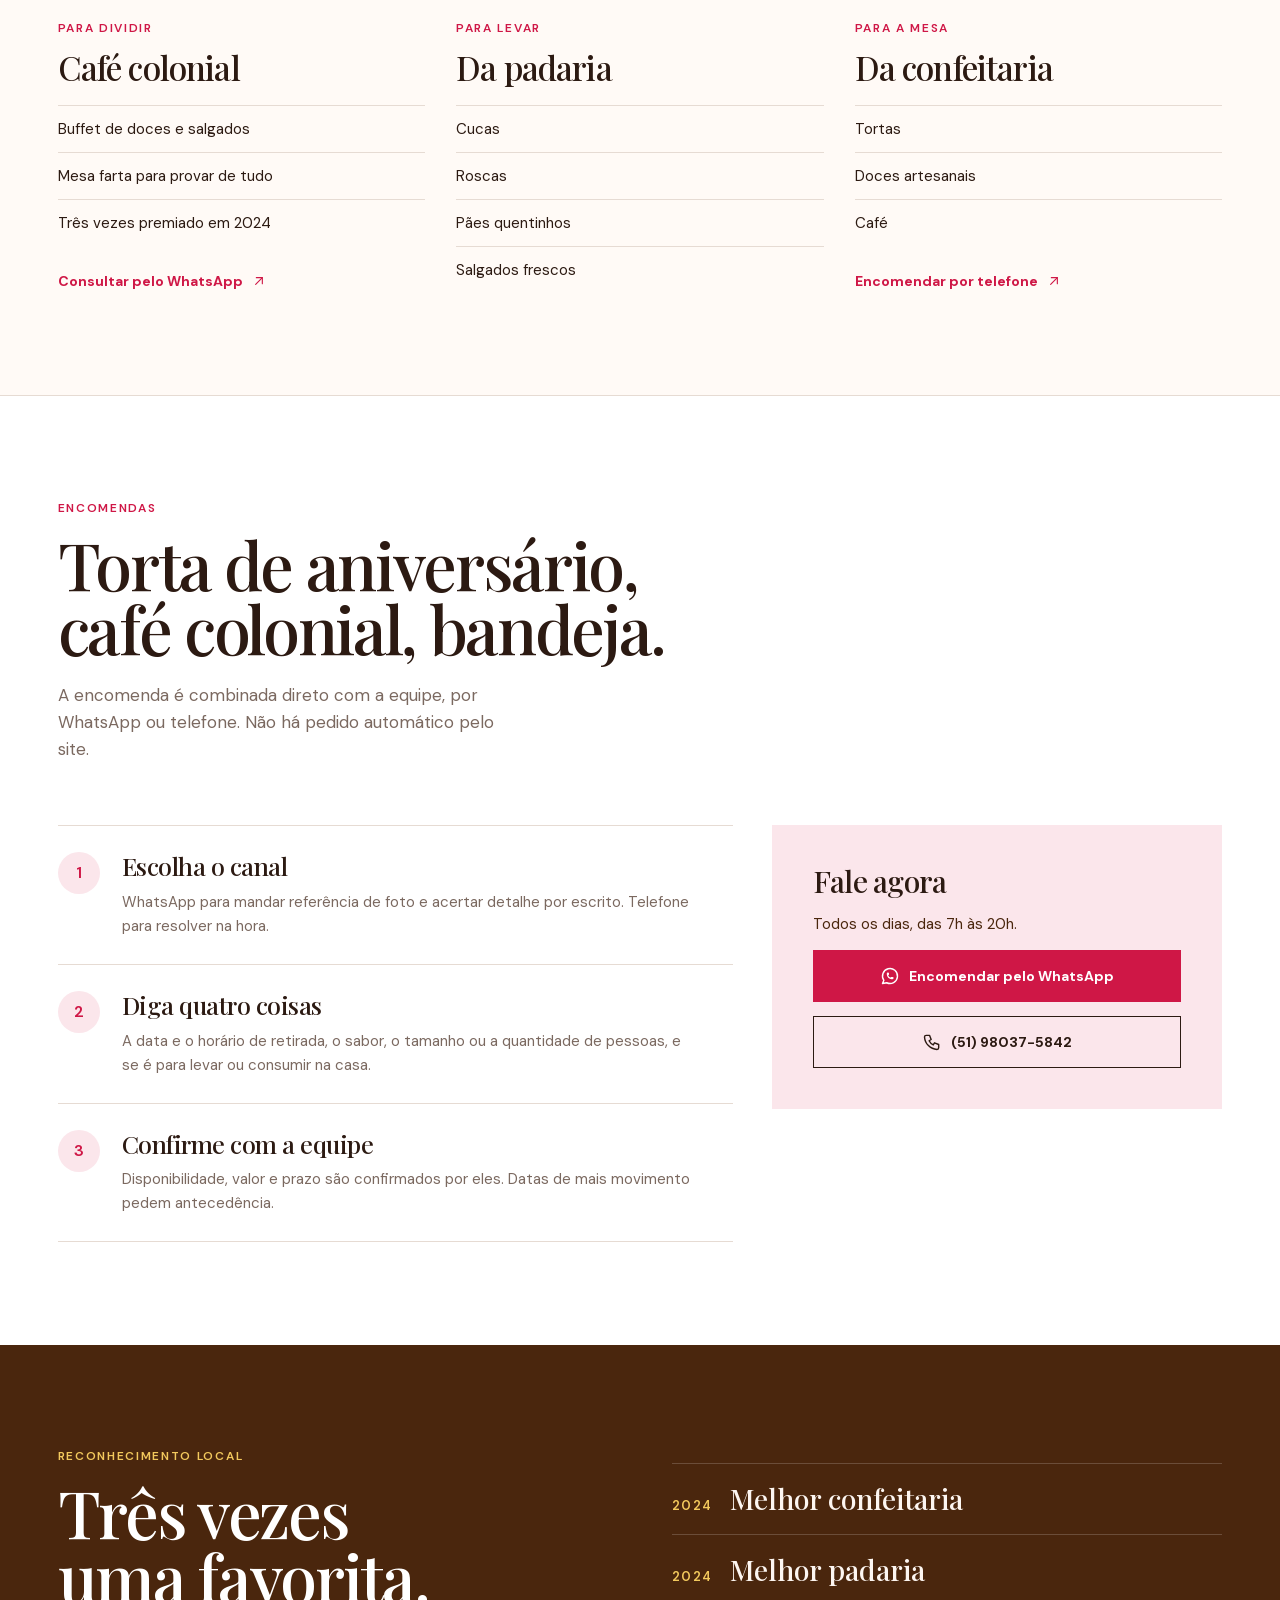
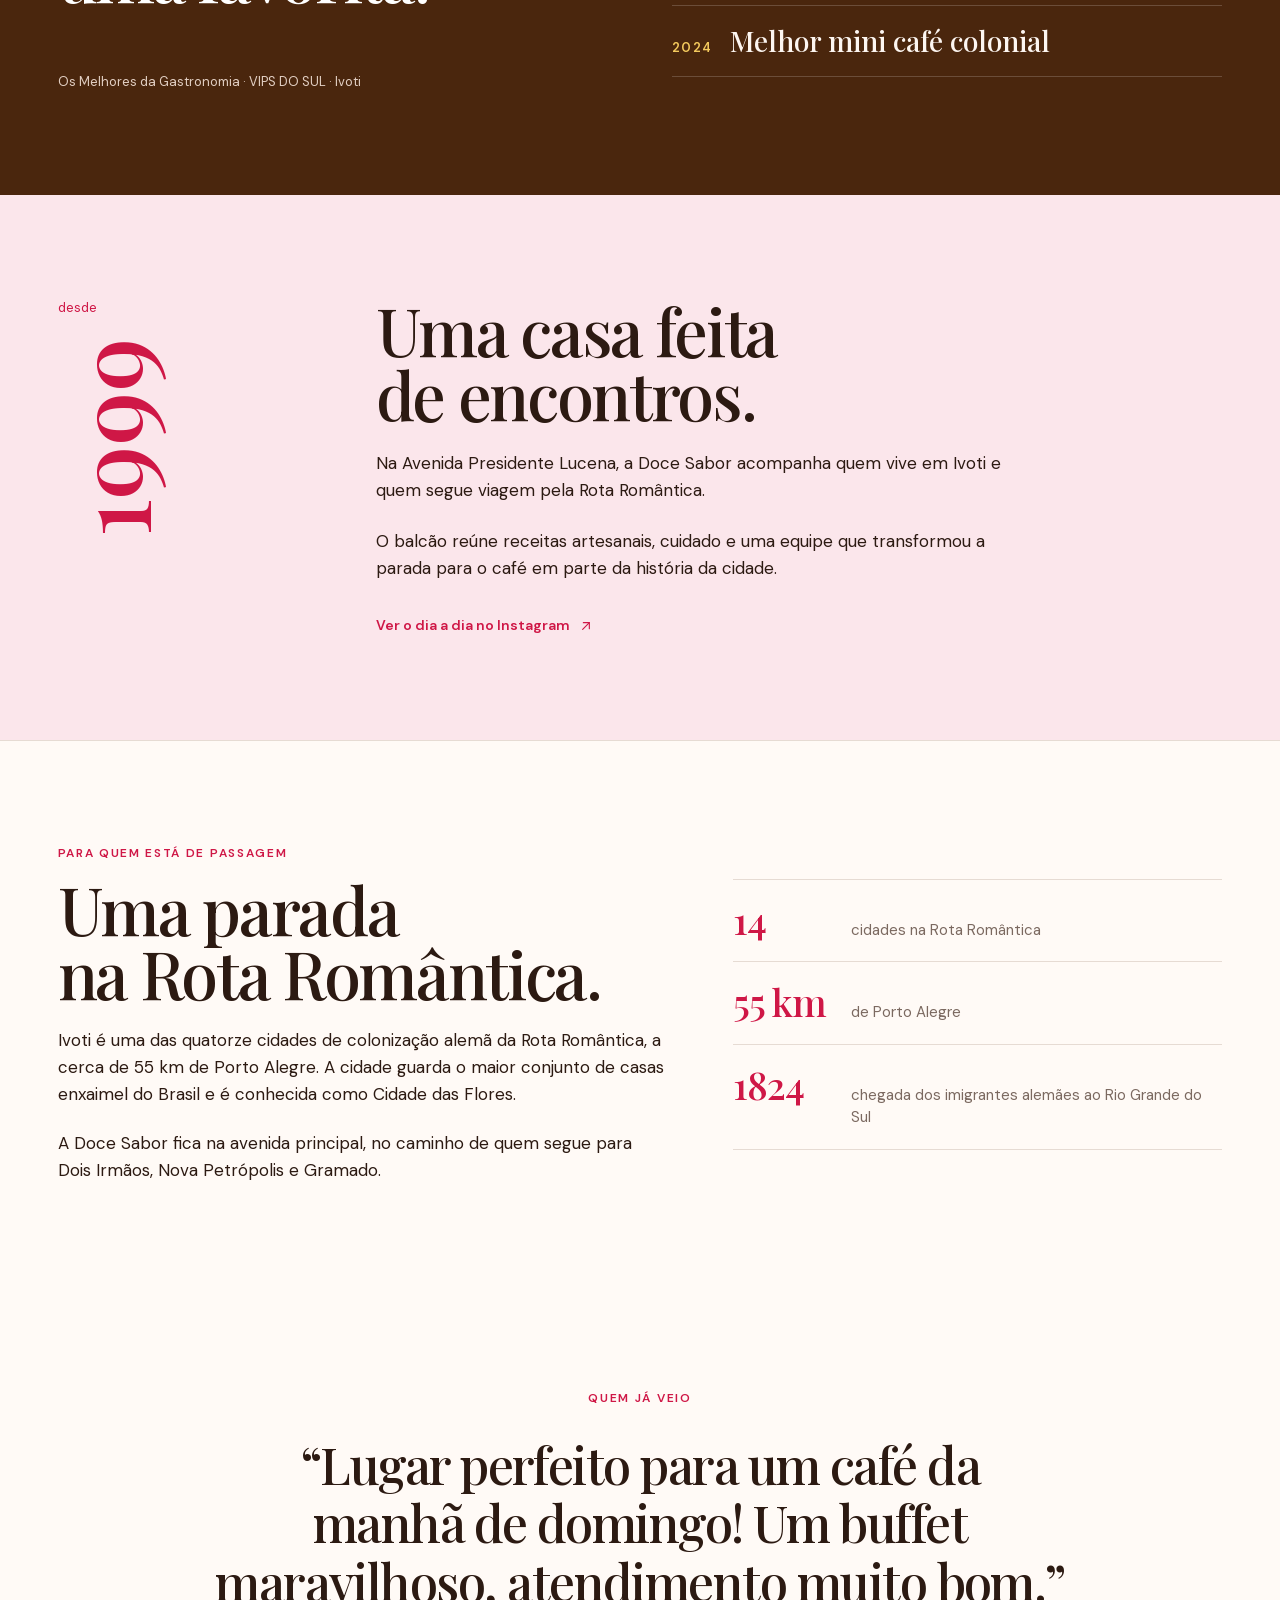
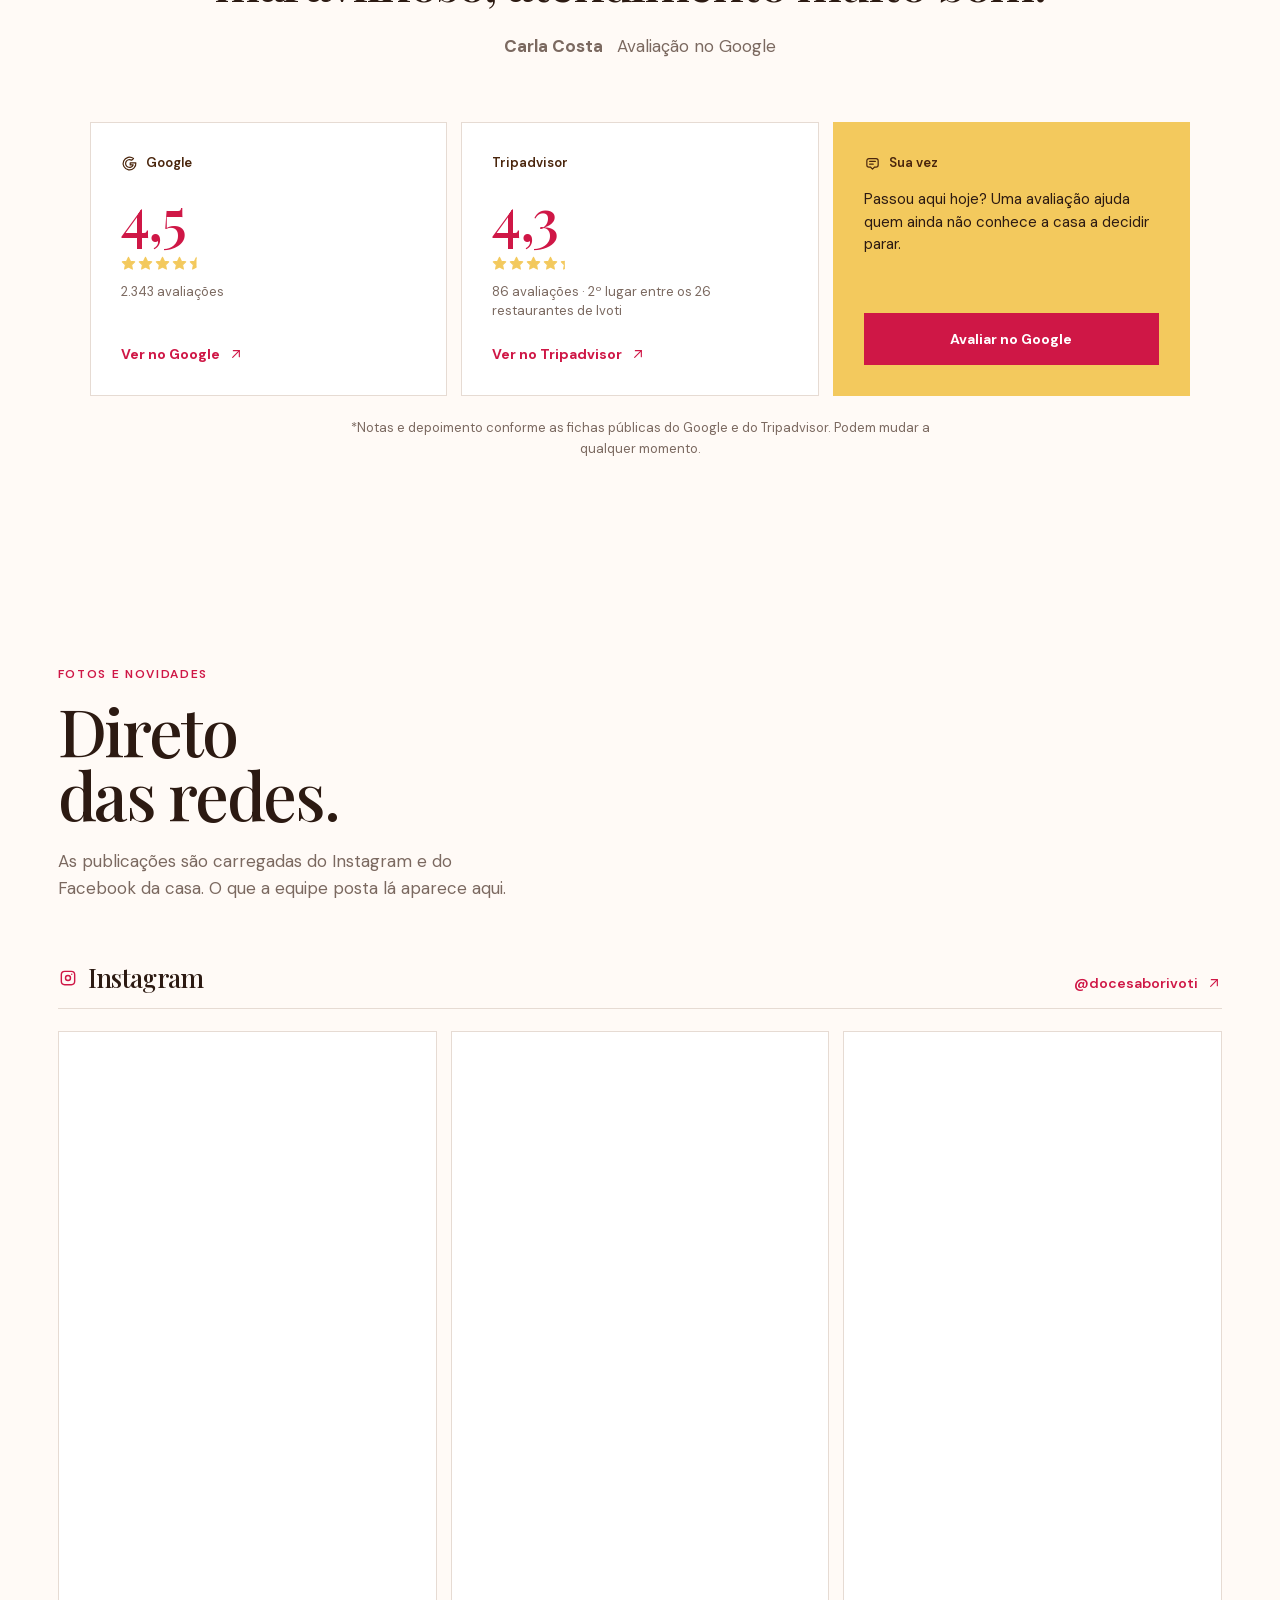
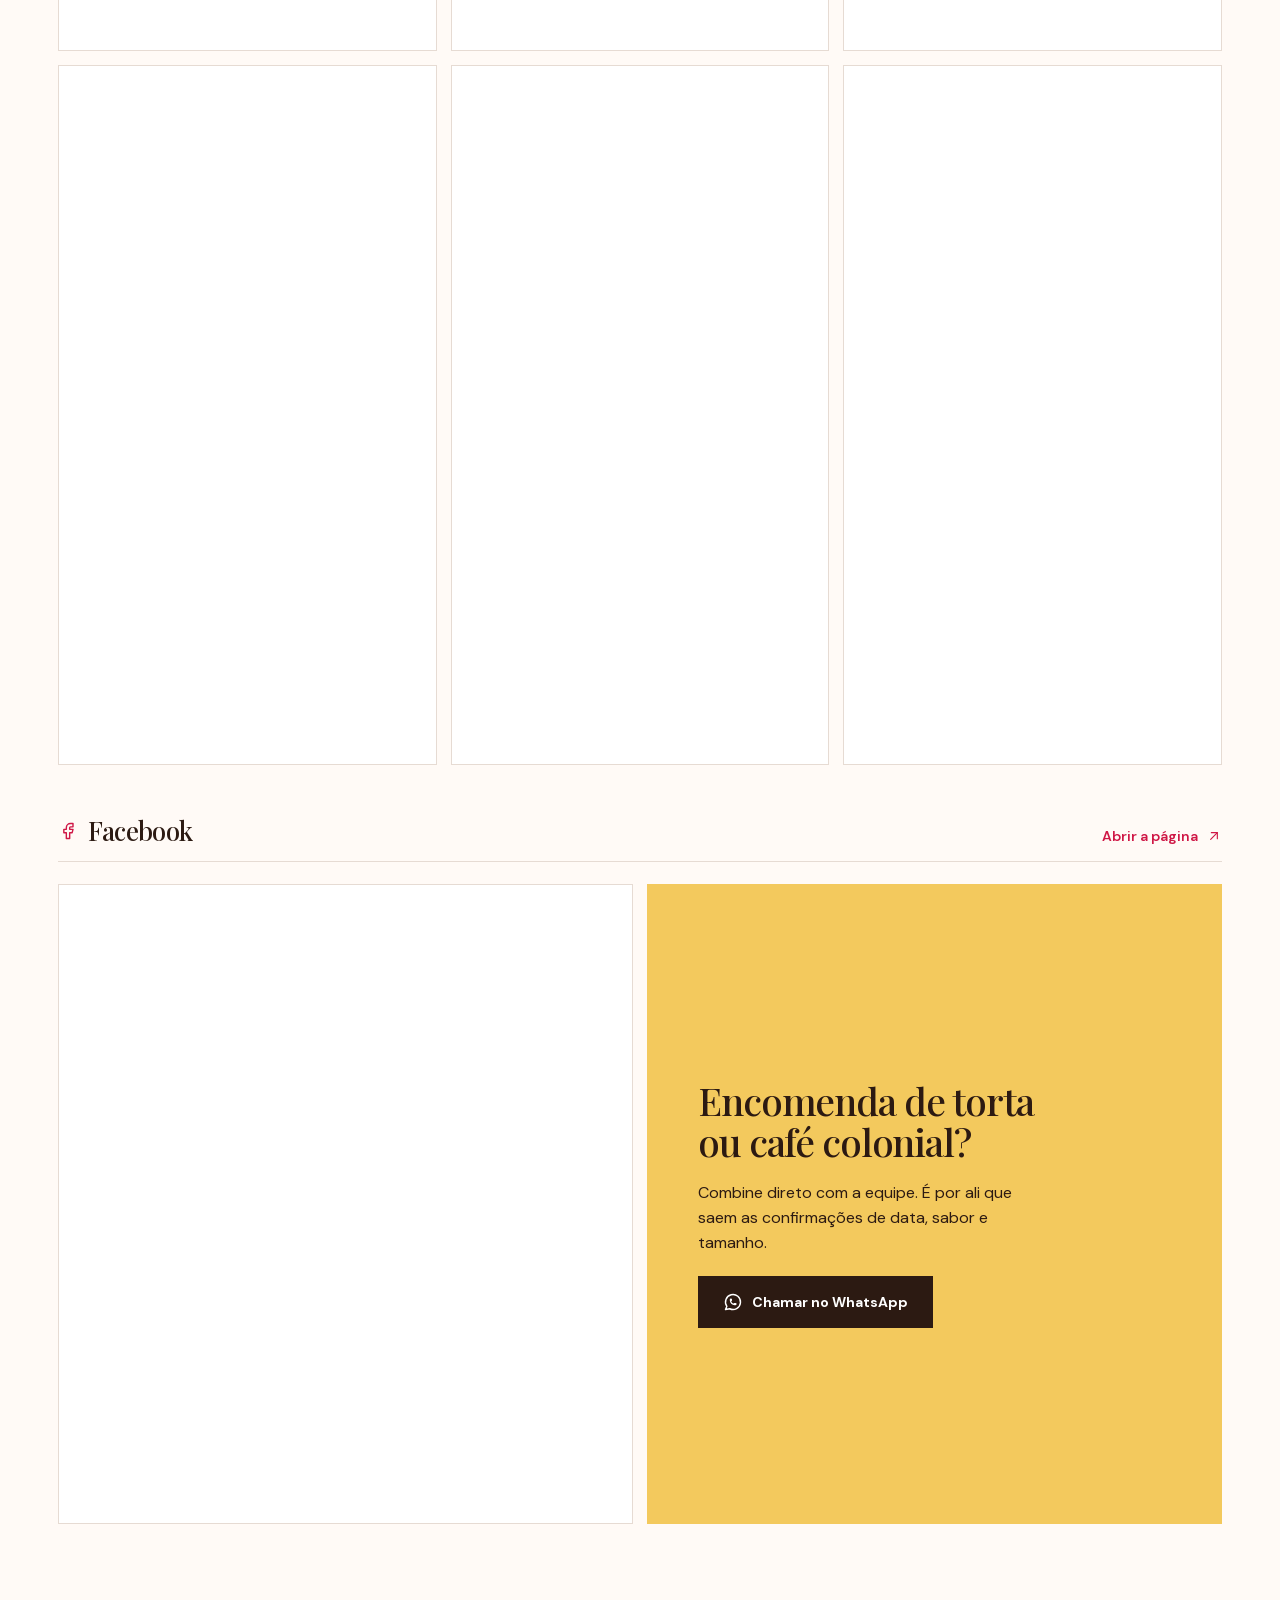
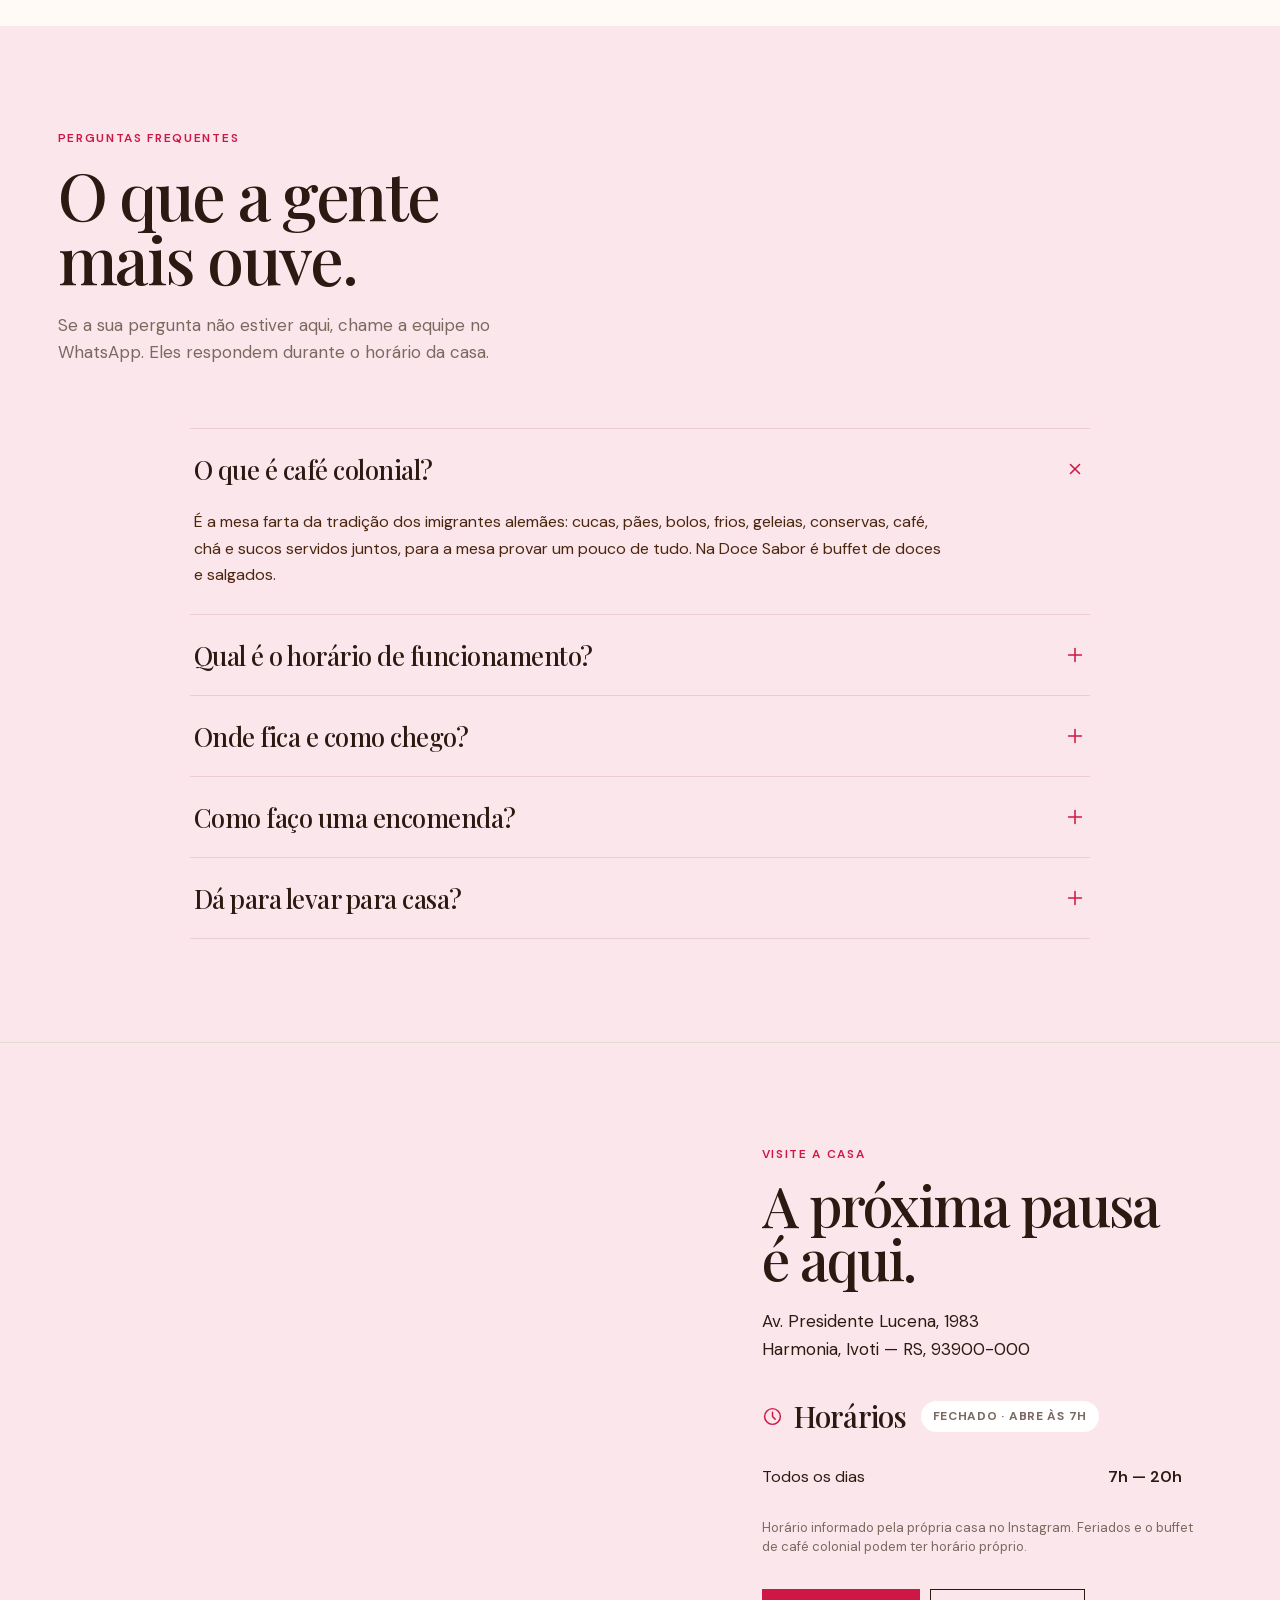
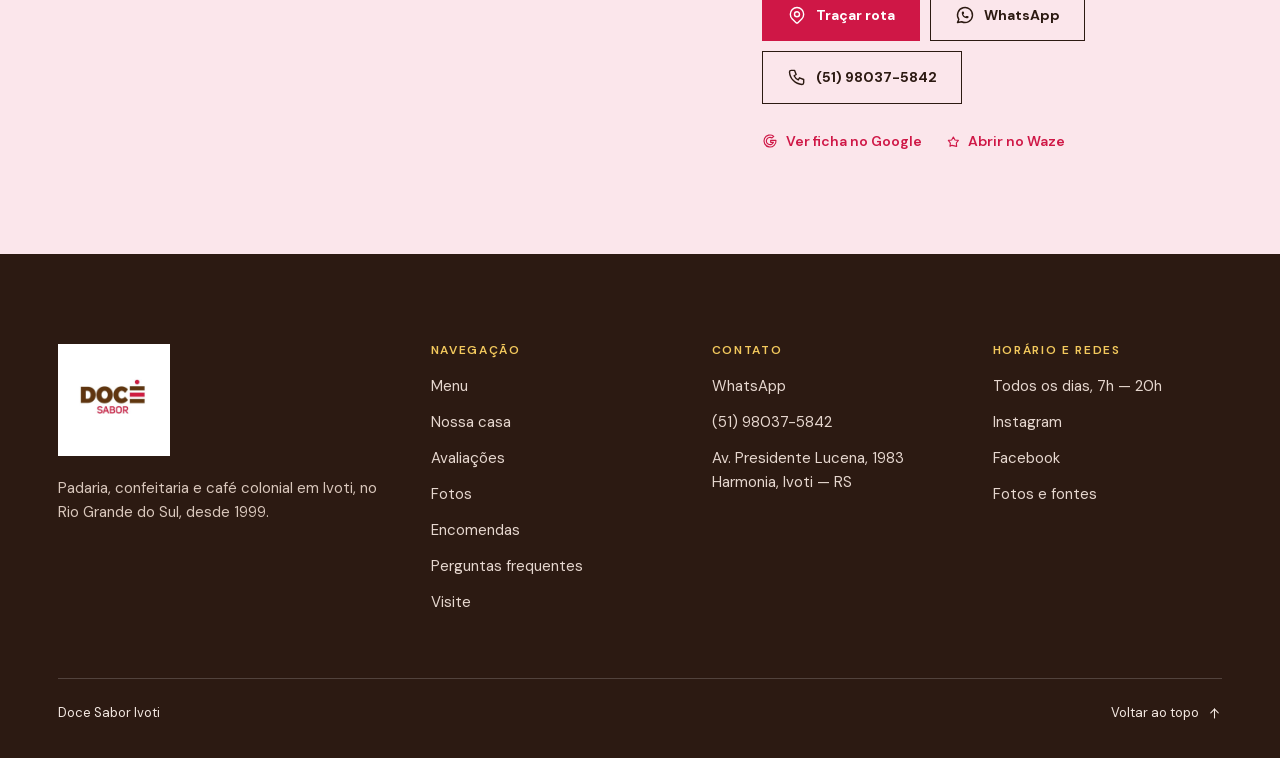
==== commit 20bf2f05: "Corta o peso da página pela metade e desfaz a duplicação acumulada Quatro revisões em paralelo — rea" ====
--- a/index.html
+++ b/index.html
@@ -7,7 +7,9 @@
   <meta name="color-scheme" content="light">
   <title>Doce Sabor Ivoti | Padaria, confeitaria e café colonial</title>
   <meta name="description" content="Cucas, doces artesanais, salgados e café colonial em Ivoti. Veja os sabores da Doce Sabor e fale diretamente com a equipe.">
-  <!-- CONFIGURAR: troque as 3 ocorrencias do endereco abaixo quando tiver o dominio final. -->
+  <!-- CONFIGURAR: ao trocar o dominio, mude o endereco no canonical e no
+       og:url e og:image logo abaixo, no sitemap.xml, no robots.txt e no
+       <base> do 404.html. -->
   <link rel="canonical" href="https://vicenzocamillo-a11y.github.io/doce-sabor-ivoti/">
 
   <meta property="og:type" content="website">
@@ -16,20 +18,24 @@
   <meta property="og:title" content="Doce Sabor Ivoti | Padaria, confeitaria e cafe colonial">
   <meta property="og:description" content="Cucas, doces artesanais, salgados e cafe colonial na Av. Presidente Lucena, 1983 - Ivoti/RS. 4,5 no Google.">
   <meta property="og:url" content="https://vicenzocamillo-a11y.github.io/doce-sabor-ivoti/">
-  <meta property="og:image" content="https://vicenzocamillo-a11y.github.io/doce-sabor-ivoti/assets/og.png">
+  <meta property="og:image" content="https://vicenzocamillo-a11y.github.io/doce-sabor-ivoti/assets/og.jpg">
+  <meta property="og:image:type" content="image/jpeg">
   <meta property="og:image:width" content="1200">
   <meta property="og:image:height" content="630">
   <meta property="og:image:alt" content="Cucas da Doce Sabor, padaria e confeitaria em Ivoti/RS">
   <meta name="twitter:card" content="summary_large_image">
 
-  <link rel="preload" as="image" href="assets/cucas.webp" imagesrcset="assets/cucas-800.webp 800w, assets/cucas.webp 1536w" imagesizes="100vw" fetchpriority="high">
-  <link rel="preconnect" href="https://www.instagram.com">
-  <link rel="preconnect" href="https://www.facebook.com">
+  <link rel="preload" as="image" href="assets/cucas.webp" imagesrcset="assets/cucas-800.webp 800w, assets/cucas-1200.webp 1200w, assets/cucas.webp 1536w" imagesizes="100vw" fetchpriority="high">
+  <link rel="preload" as="font" type="font/woff2" crossorigin href="assets/playfair-500.woff2">
+  <link rel="preload" as="font" type="font/woff2" crossorigin href="assets/dmsans-400.woff2">
+  <!-- Os embeds ficam sete telas abaixo e sao lazy: DNS antecipado basta,
+       abrir conexao aqui roubaria banda da foto de abertura. -->
+  <link rel="dns-prefetch" href="https://www.instagram.com">
+  <link rel="dns-prefetch" href="https://www.facebook.com">
   <link rel="dns-prefetch" href="https://www.google.com">
-  <link rel="stylesheet" href="fonts.css">
   <link rel="stylesheet" href="style.css">
-  <link rel="icon" href="favicon.jpg" type="image/jpeg">
-  <link rel="apple-touch-icon" href="assets/logo-oficial.jpg">
+  <link rel="icon" href="favicon.png" type="image/png">
+  <link rel="apple-touch-icon" href="assets/apple-touch-icon.png">
   <link rel="manifest" href="site.webmanifest">
 
   <script type="application/ld+json">
@@ -156,7 +162,7 @@
 
 <main id="conteudo">
   <section class="hero" id="inicio">
-    <img class="hero-bg" fetchpriority="high" decoding="async" src="assets/cucas.webp" srcset="assets/cucas-800.webp 800w, assets/cucas.webp 1536w" sizes="100vw" width="1536" height="1024" alt="Cucas da Doce Sabor cobertas com farofa">
+    <img class="hero-bg" fetchpriority="high" decoding="async" src="assets/cucas.webp" srcset="assets/cucas-800.webp 800w, assets/cucas-1200.webp 1200w, assets/cucas.webp 1536w" sizes="100vw" width="1536" height="1024" alt="Cucas da Doce Sabor cobertas com farofa">
     <div class="hero-inner">
       <p class="kicker light">Ivoti, Rio Grande do Sul · desde 1999</p>
       <h1>Café com<br><i>gosto de casa.</i></h1>
@@ -193,14 +199,14 @@
     <div class="dish-grid">
       <article class="dish">
         <button class="dish-photo" data-photo="assets/buffet.webp" data-caption="Buffet da Doce Sabor. Fotografia real tratada digitalmente." aria-label="Ampliar foto: Buffet com pães, salgados, doces e torta de morango">
-          <img loading="lazy" decoding="async" src="assets/buffet.webp" srcset="assets/buffet-800.webp 800w, assets/buffet.webp 1367w" sizes="(max-width:900px) 100vw, 33vw" alt="Buffet com pães, salgados, doces e torta de morango">
+          <img loading="lazy" decoding="async" src="assets/buffet.webp" srcset="assets/buffet-800.webp 800w, assets/buffet.webp 1367w" sizes="(max-width:900px) 100vw, (max-width:1080px) 50vw, min(431px, 33vw)" alt="Buffet com pães, salgados, doces e torta de morango">
           <span class="dish-zoom"><svg class="icon" aria-hidden="true"><use href="assets/icons.svg#plus"/></svg></span>
         </button>
         <div class="dish-body">
           <span class="kicker">Para dividir</span>
           <h3>Café colonial</h3>
           <ul class="dish-list"><li>Buffet de doces e salgados</li><li>Mesa farta para provar de tudo</li><li>Três vezes premiado em 2024</li></ul>
-          <a class="dish-link" href="https://wa.me/5551980375842?text=Ol%C3%A1%21%20Quero%20saber%20mais%20sobre%20o%20caf%C3%A9%20colonial." target="_blank" rel="noopener noreferrer">Consultar pelo WhatsApp <svg class="icon" aria-hidden="true"><use href="assets/icons.svg#arrow-up-right"/></svg></a>
+          <a class="link link-strong" href="https://wa.me/5551980375842?text=Ol%C3%A1%21%20Quero%20saber%20mais%20sobre%20o%20caf%C3%A9%20colonial." target="_blank" rel="noopener noreferrer">Consultar pelo WhatsApp <svg class="icon" aria-hidden="true"><use href="assets/icons.svg#arrow-up-right"/></svg></a>
         </div>
       </article>
       <article class="dish">
@@ -212,7 +218,6 @@
           <span class="kicker">Para levar</span>
           <h3>Da padaria</h3>
           <ul class="dish-list"><li>Cucas</li><li>Roscas</li><li>Pães quentinhos</li><li>Salgados frescos</li></ul>
-          
         </div>
       </article>
       <article class="dish">
@@ -224,7 +229,7 @@
           <span class="kicker">Para a mesa</span>
           <h3>Da confeitaria</h3>
           <ul class="dish-list"><li>Tortas</li><li>Doces artesanais</li><li>Café</li></ul>
-          <a class="dish-link" href="tel:+5551980375842">Encomendar por telefone <svg class="icon" aria-hidden="true"><use href="assets/icons.svg#arrow-up-right"/></svg></a>
+          <a class="link link-strong" href="tel:+5551980375842">Encomendar por telefone <svg class="icon" aria-hidden="true"><use href="assets/icons.svg#arrow-up-right"/></svg></a>
         </div>
       </article>
     </div>
@@ -253,8 +258,10 @@
 
   <section class="band">
     <div class="band-inner">
-      <span class="kicker light">Reconhecimento local</span>
-      <h2>Três vezes<br>uma favorita.</h2>
+      <div class="band-copy">
+        <span class="kicker light">Reconhecimento local</span>
+        <h2>Três vezes<br>uma favorita.</h2>
+      </div>
       <ul class="awards">
         <li><b>2024</b> Melhor confeitaria</li>
         <li><b>2024</b> Melhor padaria</li>
@@ -302,14 +309,14 @@
         <strong>4,5</strong>
         <span class="stars" role="img" aria-label="4,5 de 5 estrelas"><svg class="icon" aria-hidden="true"><use href="assets/icons.svg#star"/></svg><svg class="icon" aria-hidden="true"><use href="assets/icons.svg#star"/></svg><svg class="icon" aria-hidden="true"><use href="assets/icons.svg#star"/></svg><svg class="icon" aria-hidden="true"><use href="assets/icons.svg#star"/></svg><svg class="icon half" aria-hidden="true"><use href="assets/icons.svg#star"/></svg></span>
         <span class="score-note">2.343 avaliações</span>
-        <span class="dish-link">Ver no Google <svg class="icon" aria-hidden="true"><use href="assets/icons.svg#arrow-up-right"/></svg></span>
+        <span class="link link-strong">Ver no Google <svg class="icon" aria-hidden="true"><use href="assets/icons.svg#arrow-up-right"/></svg></span>
       </a>
       <a class="score" href="https://www.tripadvisor.com.br/Restaurant_Review-g2572696-d6003664-Reviews-Doce_Sabor_Ivoti-Ivoti_State_of_Rio_Grande_do_Sul.html" target="_blank" rel="noopener noreferrer">
         <span class="score-source">Tripadvisor</span>
         <strong>4,3</strong>
-        <span class="stars" role="img" aria-label="4,3 de 5 estrelas"><svg class="icon" aria-hidden="true"><use href="assets/icons.svg#star"/></svg><svg class="icon" aria-hidden="true"><use href="assets/icons.svg#star"/></svg><svg class="icon" aria-hidden="true"><use href="assets/icons.svg#star"/></svg><svg class="icon" aria-hidden="true"><use href="assets/icons.svg#star"/></svg><svg class="icon half" aria-hidden="true"><use href="assets/icons.svg#star"/></svg></span>
+        <span class="stars" role="img" aria-label="4,3 de 5 estrelas"><svg class="icon" aria-hidden="true"><use href="assets/icons.svg#star"/></svg><svg class="icon" aria-hidden="true"><use href="assets/icons.svg#star"/></svg><svg class="icon" aria-hidden="true"><use href="assets/icons.svg#star"/></svg><svg class="icon" aria-hidden="true"><use href="assets/icons.svg#star"/></svg><svg class="icon half" style="--half:70%" aria-hidden="true"><use href="assets/icons.svg#star"/></svg></span>
         <span class="score-note">86 avaliações · 2º lugar entre os 26 restaurantes de Ivoti</span>
-        <span class="dish-link">Ver no Tripadvisor <svg class="icon" aria-hidden="true"><use href="assets/icons.svg#arrow-up-right"/></svg></span>
+        <span class="link link-strong">Ver no Tripadvisor <svg class="icon" aria-hidden="true"><use href="assets/icons.svg#arrow-up-right"/></svg></span>
       </a>
       <div class="score score-cta">
         <span class="score-source"><svg class="icon" aria-hidden="true"><use href="assets/icons.svg#message-2"/></svg>Sua vez</span>
@@ -465,7 +472,7 @@
   <a href="https://www.google.com/maps/dir/?api=1&amp;destination=Doce+Sabor+Ivoti+Av+Presidente+Lucena+1983+Ivoti+RS" target="_blank" rel="noopener noreferrer"><svg class="icon" aria-hidden="true"><use href="assets/icons.svg#map-pin"/></svg>Como chegar</a>
 </div>
 
-<dialog class="photo-dialog"><button class="dialog-close" aria-label="Fechar"><svg class="icon" aria-hidden="true"><use href="assets/icons.svg#x"/></svg></button><img id="dialog-photo" src="assets/buffet.webp" alt="Fotografia ampliada"><p id="dialog-caption"></p></dialog>
+<dialog class="photo-dialog"><button class="dialog-close" aria-label="Fechar"><svg class="icon" aria-hidden="true"><use href="assets/icons.svg#x"/></svg></button><img id="dialog-photo" alt="" decoding="async"><p id="dialog-caption"></p></dialog>
 <dialog class="sources-dialog"><button class="sources-close" aria-label="Fechar"><svg class="icon" aria-hidden="true"><use href="assets/icons.svg#x"/></svg></button><h2>Fotos e fontes</h2><p>A logo foi obtida no Facebook oficial da Doce Sabor. As fotografias das cucas e da confeitaria foram publicadas pela VIPS DO SUL, com crédito de Kátia Della Tôrres. A fotografia do buffet vem da galeria da Doce Sabor no Restaurant Guru. As fotos das cucas e do buffet tiveram luz, cor e resolução tratadas com IA, preservando a cena original.</p><p>Os registros históricos podem não representar a configuração atual da casa. Produtos, valores e horários devem ser confirmados com a equipe.</p><div><a href="https://www.facebook.com/DoceSaborIvoti/" target="_blank" rel="noopener noreferrer">Facebook oficial</a><a href="https://vipsdosul.com.br/site/index.php/dicas-da-semana/pagina-128" target="_blank" rel="noopener noreferrer">VIPS DO SUL</a><a href="https://restaurantguru.com.br/Doce-Sabor-Ivoti-Ivoti" target="_blank" rel="noopener noreferrer">Restaurant Guru</a></div></dialog>
-<script src="script.js"></script>
+<script src="script.js" defer></script>
 </body></html>
--- a/style.css
+++ b/style.css
@@ -1,183 +1,247 @@
 /* Doce Sabor Ivoti — folha unica.
    Estrutura no padrao das redes de cafeteria: barra de utilidade, topo fixo
    enxuto, hero de largura total, grade de produtos com foto, faixa escura de
-   destaque, prova social, redes, "encontre-nos" com mapa e rodape largo. */
+   destaque, prova social, redes, "encontre-nos" com mapa e rodape largo.
+
+   Regras de manutencao:
+   - um bloco @media por ponto de quebra, nunca dois;
+   - secao nova nao declara padding nem largura: main>section e .wrap cuidam;
+   - no celular muda a variavel --gutter, nao o padding de cada secao;
+   - cor nova entra como variavel aqui em cima, nao como literal la embaixo. */
+
+/* ---------- fontes (antes num arquivo a parte, que custava um request) ----------
+   Cinco faces em WOFF2 com subconjunto latino, no lugar de nove TTF completos:
+   611KB baixados por visita viraram 74KB. O Playfair 600 e o 400 normais foram
+   colapsados no 500, porque nos corpos em que apareciam (um selo e uma citacao)
+   a diferenca nao se ve e cada face solta custava mais de 120KB. */
+@font-face{font-family:'DM Sans';font-style:normal;font-weight:400;font-display:swap;src:url(assets/dmsans-400.woff2) format('woff2')}
+@font-face{font-family:'DM Sans';font-style:normal;font-weight:600;font-display:swap;src:url(assets/dmsans-600.woff2) format('woff2')}
+@font-face{font-family:'DM Sans';font-style:normal;font-weight:700;font-display:swap;src:url(assets/dmsans-700.woff2) format('woff2')}
+@font-face{font-family:'Playfair Display';font-style:normal;font-weight:500;font-display:swap;src:url(assets/playfair-500.woff2) format('woff2')}
+@font-face{font-family:'Playfair Display';font-style:italic;font-weight:500;font-display:swap;src:url(assets/playfair-500i.woff2) format('woff2')}
 
 :root{
   --paper:#fffaf6; --white:#fff; --ink:#2c1a12; --cocoa:#4a260d;
   --pink:#cf1746; --pink-dark:#a30f34; --blush:#fbe6eb; --butter:#f3c95d;
-  --line:#e6dbd3; --muted:#7b6960; --hair:#ffffff2e;
+  --line:#e6dbd3; --line-blush:#e9ccd5; --muted:#7b6960;
+  --hair:#ffffff2e; --hair-strong:#ffffff8c; --veil:#ffffff26;
+  --cream:#f6ece6; --cream-dim:#e2cfc3; --sand:#d9c7bc; --shell:#e6d7cf; --bone:#f3e8e1;
+  --shadow:#2c1a1266; --scrim:#2c1a12db;
+  --open-bg:#1f6b3d; --open-bg-dark:#2f7d49;
+  --serif:'Playfair Display',Georgia,serif;
+  --sans:'DM Sans',system-ui,sans-serif;
+  --focus:var(--pink);
   --gutter:clamp(20px,4.5vw,72px); --section:clamp(72px,8vw,120px);
-  --max:1360px; --ease:cubic-bezier(.16,1,.3,1);
+  --gap:14px; --topbar-h:80px; --max:1360px;
+  --ease:cubic-bezier(.16,1,.3,1);
 }
 
 *{box-sizing:border-box}
-html{scroll-behavior:smooth;scroll-padding-top:84px}
-body{margin:0;background:var(--paper);color:var(--ink);font:400 16px/1.6 'DM Sans',system-ui,sans-serif;overflow-x:clip}
+html{scroll-behavior:smooth;scroll-padding-top:calc(var(--topbar-h) + 4px)}
+body{margin:0;background:var(--paper);color:var(--ink);font:400 16px/1.6 var(--sans);overflow-x:clip}
 body:has(dialog[open]){overflow:hidden}
-::selection{background:var(--pink);color:#fff}
+::selection{background:var(--pink);color:var(--white)}
 a{color:inherit;text-decoration:none}
 button{font:inherit;color:inherit}
 a,button{-webkit-tap-highlight-color:transparent}
-a:focus-visible,button:focus-visible{outline:3px solid var(--pink);outline-offset:4px}
-.hero a:focus-visible,.band a:focus-visible,.utility a:focus-visible,footer a:focus-visible,footer button:focus-visible{outline-color:var(--butter)}
+/* Cada container escuro declara o proprio --focus; a regra nao lista filhos. */
+a:focus-visible,button:focus-visible{outline:3px solid var(--focus);outline-offset:4px}
+.hero,.band,.utility,footer{--focus:var(--butter)}
 h1,h2,h3,h4,p,figure,blockquote,address{margin:0}
 ul,ol{margin:0;padding:0;list-style:none}
 dl,dd{margin:0}
 img{display:block;max-width:100%}
 .icon{width:20px;height:20px;flex:none;fill:none;stroke:currentColor;stroke-width:1.7;stroke-linecap:round;stroke-linejoin:round}
 .sr-only{position:absolute;width:1px;height:1px;padding:0;margin:-1px;overflow:hidden;clip:rect(0 0 0 0);white-space:nowrap;border:0}
-.skip{position:fixed;top:-80px;left:20px;z-index:100;background:#fff;padding:10px}
+.skip{position:fixed;top:-80px;left:20px;z-index:100;background:var(--white);padding:10px}
 .skip:focus{top:10px}
 
-h1{font:500 clamp(54px,7vw,116px)/.9 'Playfair Display',Georgia,serif;letter-spacing:-.04em;text-wrap:balance}
-h1 i{font-weight:400;color:var(--butter)}
-h2{font:500 clamp(42px,5.2vw,80px)/.96 'Playfair Display',Georgia,serif;letter-spacing:-.035em;text-wrap:balance}
-h3{font:500 clamp(28px,2.6vw,38px)/1.05 'Playfair Display',Georgia,serif;letter-spacing:-.025em;text-wrap:balance}
+h1{font:500 clamp(54px,7vw,116px)/.9 var(--serif);letter-spacing:-.04em;text-wrap:balance}
+.hero h1 i{color:var(--butter)}
+h2{font:500 clamp(42px,5.2vw,80px)/.96 var(--serif);letter-spacing:-.035em;text-wrap:balance}
+h3{font:500 clamp(28px,2.6vw,38px)/1.05 var(--serif);letter-spacing:-.025em;text-wrap:balance}
 .kicker{display:block;font-size:12px;font-weight:600;letter-spacing:.14em;text-transform:uppercase;color:var(--pink)}
 .kicker.light{color:var(--butter)}
-
-/* ---------- botoes ---------- */
-.btn{display:inline-flex;align-items:center;justify-content:center;gap:9px;min-height:52px;padding:14px 24px;font-size:14px;font-weight:700;border:1px solid transparent;transition:background .25s,color .25s,border-color .25s}
+.kicker+h2{margin-top:14px}
+.kicker+h3{margin-top:12px}
+
+/* Ritmo da pagina: uma regra no container, nenhuma secao repete padding. */
+main>section{padding:var(--section) var(--gutter)}
+.wrap,.utility-inner,.hero-inner,.trust-inner,.section-head,.dish-grid,.band-inner,
+.order-grid,.route-inner,.faq-list,.net,.foot-grid,.foot-bottom{max-width:var(--max);margin-inline:auto}
+.stack{display:flex;flex-direction:column;align-items:flex-start}
+
+/* ---------- botoes e links ---------- */
+.btn{display:inline-flex;align-items:center;justify-content:center;gap:9px;min-height:52px;padding:14px 24px;font-size:14px;font-weight:700;border:1px solid transparent;transition:background .25s,color .25s,border-color .25s,transform .12s}
+.btn:active{transform:translateY(1px)}
 .btn-sm{min-height:42px;padding:10px 16px;font-size:13px}
-.btn-primary{background:var(--pink);color:#fff;border-color:var(--pink)}
-.btn-dark{background:var(--ink);color:#fff;border-color:var(--ink)}
+.btn-primary{background:var(--pink);color:var(--white);border-color:var(--pink)}
+.btn-dark{background:var(--ink);color:var(--white);border-color:var(--ink)}
 .btn-outline{border-color:var(--ink)}
-.btn-outline-light{border-color:#ffffff8c;color:#fff}
+.btn-outline-light{border-color:var(--hair-strong);color:var(--white)}
 .link{display:inline-flex;align-items:center;gap:8px;font-size:14px;font-weight:600;color:var(--pink)}
 .link .icon{width:16px;height:16px}
+.link-strong{font-weight:700}
 
 /* ---------- barra de utilidade ---------- */
-.utility{background:var(--cocoa);color:#f6ece6;font-size:13px}
-.utility-inner{max-width:var(--max);margin-inline:auto;padding:9px var(--gutter);display:flex;align-items:center;gap:22px;flex-wrap:wrap}
+.utility{background:var(--cocoa);color:var(--cream);font-size:13px}
+.utility-inner{padding:9px var(--gutter);display:flex;align-items:center;gap:22px;flex-wrap:wrap}
 .utility a{display:inline-flex;align-items:center;gap:7px}
 .utility .icon{width:15px;height:15px;color:var(--butter)}
 
 /* ---------- topo ---------- */
-.topbar{position:sticky;top:0;z-index:20;height:80px;padding:0 var(--gutter);background:var(--paper);border-bottom:1px solid var(--line);display:grid;grid-template-columns:130px 1fr auto;align-items:center;gap:20px;transition:box-shadow .3s}
-.topbar.is-scrolled{box-shadow:0 10px 32px -22px #2c1a1266}
+.topbar{position:sticky;top:0;z-index:20;height:var(--topbar-h);padding:0 var(--gutter);background:var(--paper);border-bottom:1px solid var(--line);display:grid;grid-template-columns:130px 1fr auto;align-items:center;gap:20px;transition:box-shadow .3s}
+.topbar.is-scrolled{box-shadow:0 10px 32px -22px var(--shadow)}
+/* O recorte da logo em porcentagem do container: serve nos dois tamanhos. */
 .logo{width:124px;height:66px;position:relative;overflow:hidden}
-.logo img{position:absolute;width:210px;height:210px;max-width:none;left:-42px;top:-71px;object-fit:cover}
+.logo img{position:absolute;width:169.4%;height:auto;max-width:none;left:-33.9%;top:-107.6%}
 .topbar nav{display:flex;justify-content:center;gap:clamp(16px,2.4vw,38px);font-size:14px}
 .topbar nav a{position:relative;padding:10px 0}
 .topbar nav a::after{content:"";position:absolute;left:0;right:0;bottom:4px;height:2px;background:var(--pink);transform:scaleX(0);transition:transform .25s var(--ease)}
 .menu-toggle,.mobile-menu,.mobile-actions{display:none}
 
 /* ---------- hero ---------- */
-.hero{position:relative;display:flex;align-items:flex-end;min-height:clamp(540px,70vh,740px);background:var(--ink);overflow:hidden}
+.hero{position:relative;display:flex;align-items:flex-end;min-height:clamp(540px,70vh,740px);background:var(--ink);overflow:hidden;padding:0}
 .hero-bg{position:absolute;inset:0;width:100%;height:100%;object-fit:cover;object-position:center 42%}
 .hero::after{content:"";position:absolute;inset:0;background:linear-gradient(100deg,#2c1a12f0 0%,#2c1a12c4 38%,#2c1a1259 66%,#2c1a1233 100%)}
-.hero-inner{position:relative;z-index:1;width:100%;max-width:var(--max);margin-inline:auto;padding:clamp(60px,10vh,110px) var(--gutter) clamp(52px,8vh,92px);color:#fff}
+.hero-inner{position:relative;z-index:1;width:100%;padding:clamp(60px,10vh,110px) var(--gutter) clamp(52px,8vh,92px);color:var(--white)}
 .hero h1{margin-top:22px}
 .hero-lead{max-width:430px;margin-top:26px;font-size:17px;color:#f4e7df}
 .hero-actions{display:flex;flex-wrap:wrap;gap:12px;margin-top:34px}
 .hero-score{position:absolute;z-index:2;right:var(--gutter);top:clamp(34px,6vh,64px);width:148px;height:148px;border-radius:50%;background:var(--butter);color:var(--ink);display:grid;place-content:center;text-align:center;transform:rotate(6deg);transition:transform .5s var(--ease)}
 .hero-score .icon{width:18px;height:18px;margin:0 auto 3px;fill:var(--ink)}
-.hero-score strong{font:600 31px/1 'Playfair Display',Georgia,serif}
+.hero-score strong{font:500 31px/1 var(--serif)}
 .hero-score span{display:block;font-size:10px;line-height:1.3;margin-top:5px;max-width:106px}
 
-/* ---------- faixa de numeros ---------- */
+/* ---------- a casa em numeros ---------- */
 .trust{background:var(--white);border-bottom:1px solid var(--line);padding:clamp(26px,3vw,40px) var(--gutter)}
-.trust-inner{max-width:var(--max);margin-inline:auto;display:grid;grid-template-columns:repeat(5,1fr);gap:clamp(14px,2vw,30px)}
+.trust-inner{display:grid;grid-template-columns:repeat(auto-fit,minmax(170px,1fr));gap:clamp(14px,2vw,30px)}
 .trust-item{display:flex;flex-direction:column;gap:6px;padding-left:18px;border-left:2px solid var(--blush)}
-.trust-item strong{font:500 clamp(28px,2.8vw,40px)/1 'Playfair Display',Georgia,serif;color:var(--pink);letter-spacing:-.03em;font-variant-numeric:tabular-nums}
+.trust-item strong{font:500 clamp(28px,2.8vw,40px)/1 var(--serif);color:var(--pink);letter-spacing:-.03em;font-variant-numeric:tabular-nums}
 .trust-item span{font-size:13px;line-height:1.4;color:var(--muted)}
 
 /* ---------- cabecalho de secao ---------- */
-.section-head{max-width:var(--max);margin-inline:auto;margin-bottom:clamp(38px,5vw,62px)}
-.section-head h2{margin-top:14px}
+.section-head{margin-bottom:clamp(38px,5vw,62px)}
 .section-head>p{max-width:460px;margin-top:22px;font-size:17px;color:var(--muted)}
 .section-head.center{text-align:center;display:flex;flex-direction:column;align-items:center}
 
-/* ---------- menu de produtos ---------- */
-.menu{padding:var(--section) var(--gutter)}
-.dish-grid{max-width:var(--max);margin-inline:auto;display:grid;grid-template-columns:repeat(3,1fr);gap:clamp(18px,2.4vw,34px)}
+/* ---------- menu de produtos ----------
+   auto-fit: acrescentar um quarto prato nao exige tocar no CSS. */
+.dish-grid{display:grid;grid-template-columns:repeat(auto-fit,minmax(300px,1fr));gap:clamp(18px,2.4vw,34px)}
 .dish{display:flex;flex-direction:column}
 .dish-photo{position:relative;border:0;padding:0;margin:0;width:100%;aspect-ratio:4/3;overflow:hidden;background:var(--ink);cursor:pointer}
 .dish-photo img{width:100%;height:100%;object-fit:cover;transition:transform .8s var(--ease)}
-.dish-zoom{position:absolute;right:14px;bottom:14px;display:grid;place-items:center;width:42px;height:42px;border-radius:50%;background:#fff;color:var(--ink)}
+.dish-zoom{position:absolute;right:14px;bottom:14px;display:grid;place-items:center;width:42px;height:42px;border-radius:50%;background:var(--white);color:var(--ink)}
 .dish-body{display:flex;flex-direction:column;align-items:flex-start;flex:1;padding-top:26px}
-.dish-body h3{margin-top:12px}
 .dish-list{width:100%;margin-top:20px}
 .dish-list li{padding:11px 0;font-size:15px;border-top:1px solid var(--line)}
-.dish-link{display:inline-flex;align-items:center;gap:8px;margin-top:24px;font-size:14px;font-weight:700;color:var(--pink)}
-.dish-link .icon{width:16px;height:16px}
+.dish-body .link{margin-top:24px}
+
+/* ---------- encomendas ---------- */
+.order{background:var(--white);border-top:1px solid var(--line)}
+.order-grid{display:grid;grid-template-columns:minmax(0,1.5fr) minmax(0,1fr);gap:clamp(24px,3vw,48px);align-items:start}
+.order-steps{display:flex;flex-direction:column}
+.order-steps li{display:grid;grid-template-columns:auto 1fr;gap:22px;padding:26px 0;border-top:1px solid var(--line)}
+.order-steps li:last-child{border-bottom:1px solid var(--line)}
+.order-steps span{display:grid;place-items:center;width:42px;height:42px;border-radius:50%;background:var(--blush);color:var(--pink);font:600 16px/1 var(--sans);font-variant-numeric:tabular-nums}
+.order-steps h3{font:500 25px/1.15 var(--serif);letter-spacing:-.02em}
+.order-steps p{margin-top:9px;font-size:15px;color:var(--muted);max-width:52ch}
+.order-cta{display:flex;flex-direction:column;align-items:flex-start;gap:14px;padding:clamp(28px,3.2vw,44px);background:var(--blush)}
+.order-cta h3{font-size:30px}
+.order-cta p{font-size:15px;color:var(--cocoa)}
+.order-cta .btn{width:100%}
 
 /* ---------- faixa escura de reconhecimento ---------- */
-.band{background:var(--cocoa);color:#fdf6f1;padding:var(--section) var(--gutter)}
-.band-inner{max-width:var(--max);margin-inline:auto;display:grid;grid-template-columns:1fr 1fr;gap:clamp(30px,5vw,70px);align-items:center}
-.band h2{grid-column:1;margin-top:14px;color:#fff}
-.band .kicker{grid-column:1}
-.awards{grid-column:2;grid-row:1/3}
-.awards li{display:flex;align-items:baseline;gap:18px;padding:18px 0;border-top:1px solid var(--hair);font:500 clamp(21px,2.2vw,30px)/1.2 'Playfair Display',Georgia,serif}
+.band{background:var(--cocoa);color:#fdf6f1}
+.band-inner{display:grid;grid-template-columns:1fr 1fr;grid-template-areas:"texto premios" "nota premios";gap:clamp(30px,5vw,70px);align-items:center}
+.band-copy{grid-area:texto}
+.band h2{color:var(--white)}
+.awards{grid-area:premios}
+.awards li{display:flex;align-items:baseline;gap:18px;padding:18px 0;border-top:1px solid var(--hair);font:500 clamp(21px,2.2vw,30px)/1.2 var(--serif)}
 .awards li:last-child{border-bottom:1px solid var(--hair)}
-.awards b{font:600 13px/1 'DM Sans',sans-serif;letter-spacing:.1em;color:var(--butter)}
-.band small{grid-column:2;margin-top:16px;font-size:13px;color:#e2cfc3}
+.awards b{font:600 13px/1 var(--sans);letter-spacing:.1em;color:var(--butter)}
+.band small{grid-area:nota;align-self:start;font-size:13px;color:var(--cream-dim)}
 
 /* ---------- nossa casa ---------- */
-.story{background:var(--blush);padding:var(--section) var(--gutter);display:grid;grid-template-columns:.3fr 1fr;gap:clamp(30px,5vw,70px);align-items:start}
+.story{background:var(--blush);display:grid;grid-template-columns:.3fr 1fr;gap:clamp(30px,5vw,70px);align-items:start}
 .story-mark{color:var(--pink)}
 .story-mark span{display:block;font-size:13px}
-.story-mark strong{display:block;font:500 clamp(64px,8vw,118px)/1 'Playfair Display',Georgia,serif;writing-mode:vertical-rl;transform:rotate(180deg);margin-top:18px}
+.story-mark strong{display:block;font:500 clamp(64px,8vw,118px)/1 var(--serif);writing-mode:vertical-rl;transform:rotate(180deg);margin-top:18px}
 .story-copy{max-width:660px}
 .story-copy p{margin-top:24px;font-size:17px}
 .story-copy .link{margin-top:32px}
 
+/* ---------- rota romantica ---------- */
+.route{background:var(--paper);border-top:1px solid var(--line)}
+.route-inner{display:grid;grid-template-columns:minmax(0,1.25fr) minmax(0,1fr);gap:clamp(30px,5vw,72px);align-items:center}
+.route-copy p{margin-top:22px;font-size:17px;max-width:56ch}
+.route-facts{display:flex;flex-direction:column;border-top:1px solid var(--line)}
+.route-facts>div{display:flex;align-items:baseline;gap:20px;padding:20px 0;border-bottom:1px solid var(--line)}
+.route-facts dt{flex:none;min-width:98px;font:500 clamp(30px,3vw,42px)/1 var(--serif);color:var(--pink);letter-spacing:-.03em;font-variant-numeric:tabular-nums}
+.route-facts dd{font-size:15px;line-height:1.45;color:var(--muted)}
+
 /* ---------- avaliacoes ---------- */
-.reviews{padding:var(--section) var(--gutter);display:flex;flex-direction:column;align-items:center}
-.reviews blockquote{margin-top:26px;font:400 clamp(30px,4vw,60px)/1.15 'Playfair Display',Georgia,serif;letter-spacing:-.03em;max-width:1000px;text-wrap:balance}
+.reviews{display:flex;flex-direction:column;align-items:center}
+.reviews blockquote{margin-top:26px;font:500 clamp(30px,4vw,60px)/1.15 var(--serif);letter-spacing:-.03em;max-width:1000px;text-wrap:balance}
 .byline{margin-top:24px;font-weight:700}
 .byline span{font-weight:400;color:var(--muted);margin-left:10px}
-.scores{width:100%;max-width:1100px;display:grid;grid-template-columns:repeat(3,1fr);gap:14px;text-align:left}
+.scores{width:100%;max-width:1100px;display:grid;grid-template-columns:repeat(auto-fit,minmax(280px,1fr));gap:var(--gap)}
 .score{display:flex;flex-direction:column;align-items:flex-start;padding:30px;background:var(--white);border:1px solid var(--line)}
 .score-source{display:flex;align-items:center;gap:8px;font-size:13px;font-weight:600;color:var(--cocoa)}
 .score-source .icon{width:17px;height:17px}
-.score>strong{font:500 58px/1 'Playfair Display',Georgia,serif;color:var(--pink);margin-top:14px;letter-spacing:-.03em}
+.score>strong{font:500 58px/1 var(--serif);color:var(--pink);margin-top:14px;letter-spacing:-.03em}
 .stars{display:flex;gap:2px;margin-top:10px}
 .stars .icon{width:15px;height:15px;fill:var(--butter);stroke:var(--butter)}
-.stars .icon.half{clip-path:inset(0 50% 0 0)}
+.stars .icon.half{clip-path:inset(0 var(--half,50%) 0 0)}
 .score-note{font-size:13px;line-height:1.45;margin-top:12px;color:var(--muted)}
-.score .dish-link{margin-top:auto;padding-top:22px}
+.score .link{margin-top:auto;padding-top:22px}
 .score-cta{background:var(--butter);border-color:var(--butter)}
 .score-cta p{font-size:15px;line-height:1.5;margin-top:14px;max-width:32ch}
 .score-cta .btn{margin-top:auto;width:100%}
 .footnote{margin-top:22px;font-size:13px;color:var(--muted);max-width:62ch;text-align:center}
 
 /* ---------- redes ---------- */
-.social{padding:var(--section) var(--gutter)}
-.net{max-width:var(--max);margin-inline:auto}
 .net+.net{margin-top:52px}
 .net-head{display:flex;align-items:baseline;justify-content:space-between;gap:16px;flex-wrap:wrap;padding-bottom:14px;border-bottom:1px solid var(--line);margin-bottom:22px}
 .net-head h3{display:flex;align-items:center;gap:10px;font-size:26px}
 .net-head h3 .icon{width:20px;height:20px;color:var(--pink)}
-.ig-grid{display:grid;grid-template-columns:repeat(3,1fr);gap:14px}
-.ig-post{position:relative;height:620px;background:var(--white);border:1px solid var(--line);overflow:hidden}
-.ig-post iframe{width:100%;height:100%;border:0;display:block}
-.reel-grid{display:grid;grid-template-columns:repeat(3,1fr);gap:14px;margin-top:14px}
-.reel-post{position:relative;height:700px;background:var(--white);border:1px solid var(--line);overflow:hidden}
-.reel-post iframe{width:100%;height:100%;border:0;display:block}
-.fb-row{display:grid;grid-template-columns:minmax(0,1fr) minmax(0,1fr);gap:14px}
-.fb-frame{position:relative;min-height:640px;background:var(--white);border:1px solid var(--line);overflow:hidden}
-.fb-frame iframe{position:absolute;inset:0;width:100%;height:100%;border:0;display:block}
+/* Uma moldura de embed so; a altura vem de --embed-h. */
+.ig-grid,.reel-grid{display:grid;grid-template-columns:repeat(auto-fit,minmax(280px,1fr));gap:var(--gap)}
+.ig-grid{--embed-h:620px}
+.reel-grid{--embed-h:700px;margin-top:var(--gap)}
+.ig-post,.reel-post,.fb-frame{position:relative;height:var(--embed-h);background:var(--white);border:1px solid var(--line);overflow:hidden}
+.fb-frame{--embed-h:640px}
+.visit-map{position:relative;min-height:620px;background:var(--blush)}
+.ig-post iframe,.reel-post iframe,.fb-frame iframe,.visit-map iframe{position:absolute;inset:0;width:100%;height:100%;border:0;display:block}
+.fb-row{display:grid;grid-template-columns:minmax(0,1fr) minmax(0,1fr);gap:var(--gap)}
 .fb-aside{display:flex;flex-direction:column;align-items:flex-start;justify-content:center;gap:20px;padding:clamp(30px,4vw,52px);background:var(--butter)}
-.fb-aside strong{font:500 clamp(28px,3vw,42px)/1.06 'Playfair Display',Georgia,serif;letter-spacing:-.03em}
+.fb-aside strong{font:500 clamp(28px,3vw,42px)/1.06 var(--serif);letter-spacing:-.03em}
 .fb-aside p{font-size:16px;line-height:1.55;max-width:32ch}
 
+/* ---------- perguntas frequentes ---------- */
+.faq{background:var(--blush)}
+.faq-list{max-width:900px;border-top:1px solid var(--line-blush)}
+.faq-item{border-bottom:1px solid var(--line-blush)}
+.faq-item summary{display:flex;align-items:center;justify-content:space-between;gap:20px;padding:24px 4px;cursor:pointer;list-style:none;font:500 clamp(20px,2vw,27px)/1.25 var(--serif);letter-spacing:-.02em}
+.faq-item summary::-webkit-details-marker{display:none}
+.faq-item summary .icon{width:22px;height:22px;color:var(--pink);transition:transform .3s var(--ease)}
+.faq-item[open] summary .icon{transform:rotate(45deg)}
+.faq-answer{padding:0 4px 26px}
+.faq-answer p{font-size:16px;line-height:1.65;max-width:68ch;color:var(--cocoa)}
+
 /* ---------- visite ---------- */
-.visit{display:grid;grid-template-columns:1.1fr .9fr;align-items:stretch;border-top:1px solid var(--line)}
-.visit-map{position:relative;min-height:620px;background:var(--blush)}
-.visit-map iframe{position:absolute;inset:0;width:100%;height:100%;border:0;display:block}
+.visit{display:grid;grid-template-columns:1.1fr .9fr;align-items:stretch;border-top:1px solid var(--line);padding:0}
 .visit-panel{background:var(--blush);padding:var(--section) var(--gutter);display:flex;flex-direction:column;align-items:flex-start}
-.visit-panel h2{margin-top:14px;font-size:clamp(40px,4.4vw,64px)}
+.visit-panel h2{font-size:clamp(40px,4.4vw,64px)}
 .visit-panel address{font-style:normal;margin-top:22px;font-size:17px}
 .hours-head{display:flex;align-items:center;gap:14px;flex-wrap:wrap;margin-top:38px}
 .hours-head h3{display:flex;align-items:center;gap:10px;font-size:30px}
 .hours-head .icon{width:21px;height:21px;color:var(--pink)}
-.open-state{font-size:12px;font-weight:700;letter-spacing:.06em;text-transform:uppercase;padding:6px 12px;border-radius:999px;white-space:nowrap}
-.open-state.is-open{background:#1f6b3d;color:#fff}
-.open-state.is-closed{background:var(--white);color:var(--muted);border:1px solid var(--line)}
-.utility .open-state{background:#2f7d49;color:#fff;border:0}
-.utility .open-state.is-closed{background:#ffffff26;color:#f6ece6}
+/* O selo carrega as proprias cores; o container escuro so as redefine. */
+.open-state{font-size:12px;font-weight:700;letter-spacing:.06em;text-transform:uppercase;padding:6px 12px;border-radius:999px;white-space:nowrap;background:var(--selo-bg,var(--white));color:var(--selo-fg,var(--muted))}
+.open-state.is-open{--selo-bg:var(--open-bg);--selo-fg:var(--white)}
+.utility .open-state{--selo-bg:var(--veil);--selo-fg:var(--cream)}
+.utility .open-state.is-open{--selo-bg:var(--open-bg-dark)}
 .hours-table{width:100%;max-width:420px;border-collapse:collapse;margin-top:20px}
 .hours-table th{text-align:left;font-weight:400;padding:12px 0;font-size:16px}
 .hours-table td{text-align:right;padding:12px 0;font-size:16px;font-weight:600;font-variant-numeric:tabular-nums}
@@ -187,176 +251,118 @@
 .visit-links .icon{color:var(--pink)}
 
 /* ---------- rodape ---------- */
-footer{background:var(--ink);color:#f3e8e1;padding:clamp(56px,7vw,92px) var(--gutter) 34px}
-.foot-grid{max-width:var(--max);margin-inline:auto;display:grid;grid-template-columns:1.4fr 1fr 1fr 1fr;gap:clamp(28px,4vw,56px)}
+footer{background:var(--ink);color:var(--bone);padding:clamp(56px,7vw,92px) var(--gutter) 34px}
+.foot-grid{display:grid;grid-template-columns:1.4fr 1fr 1fr 1fr;gap:clamp(28px,4vw,56px)}
 .foot-brand img{width:112px;height:112px;object-fit:cover}
-.foot-brand p{margin-top:20px;font-size:15px;color:#d9c7bc;max-width:34ch}
-footer h4{font:600 12px/1 'DM Sans',sans-serif;letter-spacing:.14em;text-transform:uppercase;color:var(--butter)}
-footer ul{margin-top:18px;display:flex;flex-direction:column;gap:12px;font-size:15px;color:#e6d7cf}
-footer button{padding:0;border:0;background:none;font-size:15px;text-align:left}
-.foot-bottom{max-width:var(--max);margin:clamp(40px,5vw,64px) auto 0;padding-top:24px;border-top:1px solid var(--hair);display:flex;align-items:center;justify-content:space-between;gap:20px;font-size:13px}
+.foot-brand p{margin-top:20px;font-size:15px;color:var(--sand);max-width:34ch}
+footer h4{font:600 12px/1 var(--sans);letter-spacing:.14em;text-transform:uppercase;color:var(--butter)}
+footer ul{margin-top:18px;display:flex;flex-direction:column;gap:12px;font-size:15px;color:var(--shell)}
+footer button{padding:0;border:0;background:none;font-size:15px;text-align:left;cursor:pointer}
+.foot-bottom{margin-top:clamp(40px,5vw,64px);padding-top:24px;border-top:1px solid var(--hair);display:flex;align-items:center;justify-content:space-between;gap:20px;font-size:13px}
 .foot-bottom a{display:inline-flex;align-items:center;gap:8px}
 .foot-bottom .icon{width:15px;height:15px}
 
 /* ---------- dialogos ---------- */
-dialog{border:0;background:var(--paper);color:var(--ink);box-shadow:0 30px 100px #2c1a1266}
-dialog::backdrop{background:#2c1a12db}
+dialog{border:0;background:var(--paper);color:var(--ink);box-shadow:0 30px 100px var(--shadow)}
+dialog::backdrop{background:var(--scrim)}
 .photo-dialog{width:min(1050px,94vw);padding:12px 12px 20px}
 .photo-dialog img{width:100%;max-height:76dvh;object-fit:contain;background:#000}
 .photo-dialog p{padding:14px 8px 0}
-.dialog-close,.sources-close{display:grid;place-items:center;margin:0 0 10px auto;border:0;background:var(--pink);color:#fff;width:44px;height:44px}
+.dialog-close,.sources-close{display:grid;place-items:center;border:0;background:var(--pink);color:var(--white);width:44px;height:44px;cursor:pointer}
+.dialog-close{margin:0 0 10px auto}
+.sources-close{position:absolute;top:18px;right:18px}
 .sources-dialog{position:relative;max-width:650px;padding:35px}
-.sources-dialog .sources-close{position:absolute;top:18px;right:18px;margin:0}
 .sources-dialog h2{font-size:42px}
 .sources-dialog p{margin-top:20px}
 .sources-dialog>div{display:flex;flex-wrap:wrap;gap:20px;margin-top:25px}
 .sources-dialog a{font-weight:700;border-bottom:1px solid}
 
-/* ---------- entrada suave ---------- */
-.js .reveal{opacity:0;transform:translateY(20px);transition:opacity .9s var(--ease),transform .9s var(--ease)}
-.js .reveal.is-visible{opacity:1;transform:none}
+/* A entrada suave so existe para quem nao pediu menos movimento: o CSS decide,
+   o JavaScript so observa. */
+@media(prefers-reduced-motion:no-preference){
+  .js .reveal{opacity:0;transform:translateY(20px);transition:opacity .9s var(--ease),transform .9s var(--ease)}
+  .js .reveal.is-visible{opacity:1;transform:none}
+}
+@media(prefers-reduced-motion:reduce){html{scroll-behavior:auto}}
 
 @media(hover:hover){
   .topbar nav a:hover::after{transform:scaleX(1)}
   .btn-primary:hover{background:var(--pink-dark);border-color:var(--pink-dark)}
-  .btn-outline:hover{background:var(--ink);color:#fff}
-  .btn-outline-light:hover{background:#fff;color:var(--ink);border-color:#fff}
+  .btn-outline:hover{background:var(--ink);color:var(--white)}
+  .btn-outline-light:hover{background:var(--white);color:var(--ink);border-color:var(--white)}
   .btn-dark:hover{background:var(--cocoa);border-color:var(--cocoa)}
   .dish-photo:hover img{transform:scale(1.05)}
   .hero-score:hover{transform:rotate(6deg) scale(1.06)}
-  .link:hover,.dish-link:hover,.utility a:hover,footer a:hover,footer button:hover{text-decoration:underline}
-}
-
-@media(max-width:1080px) and (min-width:901px){
-  .dish-grid{grid-template-columns:1fr 1fr}
-  .dish:last-child{grid-column:1/3}
-  .dish:last-child .dish-photo{aspect-ratio:21/9}
-  .trust-inner{grid-template-columns:repeat(3,1fr);row-gap:24px}
-  .ig-grid,.reel-grid{grid-template-columns:1fr 1fr}
-  .ig-post:last-child,.reel-post:last-child{display:none}
-  .fb-row{grid-template-columns:1fr}
-  .visit{grid-template-columns:1fr}
+  .link:hover,.utility a:hover,footer a:hover,footer button:hover{text-decoration:underline}
+  .faq-item summary:hover{color:var(--pink)}
+  .route-facts>div:hover dd{color:var(--ink)}
+}
+
+/* Um bloco por ponto de quebra. Aberto para baixo: o que vale aqui continua
+   valendo no celular, sem reescrever. */
+@media(max-width:1080px){
+  .fb-row,.visit,.band-inner,.order-grid,.route-inner{grid-template-columns:1fr}
+  .band-inner{grid-template-areas:"texto" "premios" "nota"}
   .visit-map{min-height:420px}
-  .band-inner{grid-template-columns:1fr}
-  .awards{grid-column:1;grid-row:auto;margin-top:12px}
-  .band small{grid-column:1}
   .foot-grid{grid-template-columns:1fr 1fr}
 }
 
 @media(max-width:900px){
-  html{scroll-padding-top:70px}
-  .utility-inner{gap:14px;padding:8px 18px;font-size:12px;justify-content:center}
-  .utility a:last-child{display:none}
-  .topbar{height:70px;padding:0 18px;grid-template-columns:1fr auto;gap:10px}
+  :root{--gutter:22px;--topbar-h:70px}
+  .utility-inner{gap:14px;padding:8px var(--gutter);font-size:12px;justify-content:center}
+  .utility a[href^="tel:"]{display:none}
+  .topbar{grid-template-columns:1fr auto;gap:10px}
   .logo{width:106px;height:58px}
-  .logo img{width:180px;height:180px;left:-36px;top:-61px}
   .topbar nav,.topbar-cta{display:none}
-  .menu-toggle{display:flex;align-items:center;gap:8px;border:0;background:none;padding:10px}
-  .mobile-menu{display:flex;flex-direction:column;align-items:flex-start;gap:4px;position:fixed;top:70px;left:0;right:0;z-index:19;background:var(--paper);padding:18px 22px 26px;border-bottom:1px solid var(--line);max-height:calc(100dvh - 70px);overflow:auto}
-  .mobile-menu[hidden]{display:none}
-  .mobile-menu a:not(.mobile-call){font:500 26px/1.35 'Playfair Display',Georgia,serif;padding:7px 0}
+  .menu-toggle{display:flex;align-items:center;gap:8px;border:0;background:none;padding:10px;cursor:pointer}
+  .mobile-menu:not([hidden]){display:flex;flex-direction:column;align-items:flex-start;gap:4px}
+  .mobile-menu{position:fixed;top:var(--topbar-h);left:0;right:0;z-index:19;background:var(--paper);padding:18px var(--gutter) 26px;border-bottom:1px solid var(--line);max-height:calc(100dvh - var(--topbar-h));overflow:auto}
+  .mobile-menu a:not(.mobile-call){font:500 26px/1.35 var(--serif);padding:7px 0}
   .mobile-menu .open-state{margin-bottom:12px}
   .mobile-call{display:inline-flex;align-items:center;gap:9px;margin-top:12px;font-size:15px;font-weight:700}
   .hero{min-height:0;align-items:stretch}
   .hero::after{background:linear-gradient(180deg,#2c1a12b8 0%,#2c1a12a1 40%,#2c1a12f0 100%)}
-  .hero-inner{padding:150px 22px 46px}
+  .hero-inner{padding:150px var(--gutter) 46px}
   .hero-lead{font-size:16px;margin-top:20px}
   .hero-actions{margin-top:26px}
   .hero-actions .btn{flex:1;min-width:150px}
   .hero-score{width:96px;height:96px;right:18px;top:22px}
   .hero-score strong{font-size:25px}
   .hero-score span{font-size:9px}
-  .menu,.social,.reviews{padding:var(--section) 18px}
+  .trust{padding:26px var(--gutter)}
+  .trust-inner{grid-template-columns:1fr 1fr;gap:20px}
+  .trust-item{padding-left:14px}
+  .section-head{margin-bottom:38px}
   .dish-grid{grid-template-columns:1fr;gap:38px}
-  .story{grid-template-columns:1fr;gap:30px;padding:var(--section) 22px}
+  .order-grid,.route-inner{gap:28px}
+  .order-steps li{gap:16px;padding:22px 0}
+  .order-steps span{width:36px;height:36px;font-size:14px}
+  .order-steps h3{font-size:22px}
+  .order-cta{padding:26px 22px}
+  .story{grid-template-columns:1fr;gap:30px}
   .story-mark{display:flex;align-items:baseline;gap:12px}
   .story-mark strong{writing-mode:initial;transform:none;margin:0;font-size:66px}
-  .band{padding:var(--section) 22px}
-  .band-inner{grid-template-columns:1fr;gap:26px}
-  .awards{grid-column:1;grid-row:auto}
-  .band small{grid-column:1}
+  .route-facts dt{min-width:78px;font-size:28px}
   .scores{grid-template-columns:1fr;gap:10px}
   .score{padding:24px}
   .score>strong{font-size:48px}
-  .trust{padding:26px 22px}
-  .trust-inner{grid-template-columns:1fr 1fr;gap:20px}
-  .trust-item{padding-left:14px}
   .ig-grid,.reel-grid,.fb-row{grid-template-columns:1fr;gap:10px}
-  .ig-post{height:560px}
-  .reel-post{height:640px}
-  .fb-frame{min-height:560px}
-  .visit{grid-template-columns:1fr}
+  .ig-grid{--embed-h:560px}
+  .reel-grid{--embed-h:640px}
+  .fb-frame{--embed-h:560px}
+  .faq-item summary{padding:20px 0;font-size:19px}
+  .faq-answer{padding:0 0 22px}
   .visit-map{min-height:340px}
-  .visit-panel{padding:var(--section) 22px}
-  .visit-actions{display:grid;grid-template-columns:1fr 1fr;width:100%}
-  .visit-actions .btn:first-child{grid-column:1/3}
-  footer{padding:56px 22px 110px}
-  .foot-grid{grid-template-columns:1fr 1fr;gap:34px}
+  /* Os botoes se repartem sozinhos; nenhuma regra fala de posicao. */
+  .visit-actions{width:100%}
+  .visit-actions .btn{flex:1 1 150px}
+  footer{padding:56px var(--gutter) 110px}
+  .foot-grid{gap:34px}
   .foot-brand{grid-column:1/3}
   .foot-bottom{flex-direction:column;align-items:flex-start;gap:14px}
   .mobile-actions{position:fixed;z-index:18;bottom:0;left:0;right:0;display:grid;grid-template-columns:1fr 1fr;padding:9px 14px calc(9px + env(safe-area-inset-bottom,0px));background:var(--paper);border-top:1px solid var(--line)}
   .mobile-actions a{height:44px;display:flex;align-items:center;justify-content:center;gap:8px;font-size:13px;font-weight:700}
-  .mobile-actions a:first-child{background:var(--pink);color:#fff}
+  .mobile-actions a:first-child{background:var(--pink);color:var(--white)}
   .sources-dialog{padding:24px}
   .sources-dialog h2{font-size:34px}
 }
-
-@media(prefers-reduced-motion:reduce){
-  html{scroll-behavior:auto}
-  .js .reveal{opacity:1;transform:none}
-  *{transition:none!important}
-}
-
-/* ============ Encomendas ============ */
-.order{padding:var(--section) var(--gutter);background:var(--white);border-top:1px solid var(--line)}
-.order-grid{max-width:var(--max);margin-inline:auto;display:grid;grid-template-columns:minmax(0,1.5fr) minmax(0,1fr);gap:clamp(24px,3vw,48px);align-items:start}
-.order-steps{display:flex;flex-direction:column}
-.order-steps li{display:grid;grid-template-columns:auto 1fr;gap:22px;padding:26px 0;border-top:1px solid var(--line)}
-.order-steps li:last-child{border-bottom:1px solid var(--line)}
-.order-steps span{display:grid;place-items:center;width:42px;height:42px;border-radius:50%;background:var(--blush);color:var(--pink);font:600 16px/1 'DM Sans',sans-serif;font-variant-numeric:tabular-nums}
-.order-steps h3{font:500 25px/1.15 'Playfair Display',Georgia,serif;letter-spacing:-.02em}
-.order-steps p{margin-top:9px;font-size:15px;color:var(--muted);max-width:52ch}
-.order-cta{display:flex;flex-direction:column;align-items:flex-start;gap:14px;padding:clamp(28px,3.2vw,44px);background:var(--blush)}
-.order-cta h3{font-size:30px}
-.order-cta p{font-size:15px;color:var(--cocoa)}
-.order-cta .btn{width:100%}
-
-/* ============ Rota Romântica ============ */
-.route{padding:var(--section) var(--gutter);background:var(--paper);border-top:1px solid var(--line)}
-.route-inner{max-width:var(--max);margin-inline:auto;display:grid;grid-template-columns:minmax(0,1.25fr) minmax(0,1fr);gap:clamp(30px,5vw,72px);align-items:center}
-.route-copy h2{margin-top:14px}
-.route-copy p{margin-top:22px;font-size:17px;max-width:56ch}
-.route-facts{display:flex;flex-direction:column;border-top:1px solid var(--line)}
-.route-facts>div{display:flex;align-items:baseline;gap:20px;padding:20px 0;border-bottom:1px solid var(--line)}
-.route-facts dt{flex:none;min-width:98px;font:500 clamp(30px,3vw,42px)/1 'Playfair Display',Georgia,serif;color:var(--pink);letter-spacing:-.03em;font-variant-numeric:tabular-nums}
-.route-facts dd{font-size:15px;line-height:1.45;color:var(--muted)}
-
-/* ============ Perguntas frequentes ============ */
-.faq{padding:var(--section) var(--gutter);background:var(--blush)}
-.faq-list{max-width:900px;margin-inline:auto;border-top:1px solid #e9ccd5}
-.faq-item{border-bottom:1px solid #e9ccd5}
-.faq-item summary{display:flex;align-items:center;justify-content:space-between;gap:20px;padding:24px 4px;cursor:pointer;list-style:none;font:500 clamp(20px,2vw,27px)/1.25 'Playfair Display',Georgia,serif;letter-spacing:-.02em}
-.faq-item summary::-webkit-details-marker{display:none}
-.faq-item summary .icon{width:22px;height:22px;color:var(--pink);transition:transform .3s var(--ease)}
-.faq-item[open] summary .icon{transform:rotate(45deg)}
-.faq-answer{padding:0 4px 26px}
-.faq-answer p{font-size:16px;line-height:1.65;max-width:68ch;color:var(--cocoa)}
-
-@media(hover:hover){
-  .faq-item summary:hover{color:var(--pink)}
-  .route-facts>div:hover dd{color:var(--ink)}
-}
-@media(max-width:1080px) and (min-width:901px){
-  .order-grid,.route-inner{grid-template-columns:1fr}
-}
-@media(max-width:900px){
-  .order,.route,.faq{padding:var(--section) 22px}
-  .order-grid,.route-inner{grid-template-columns:1fr;gap:28px}
-  .order-steps li{gap:16px;padding:22px 0}
-  .order-steps span{width:36px;height:36px;font-size:14px}
-  .order-steps h3{font-size:22px}
-  .order-cta{padding:26px 22px}
-  .route-facts dt{min-width:78px;font-size:28px}
-  .faq-item summary{padding:20px 0;font-size:19px}
-  .faq-answer{padding:0 0 22px}
-}
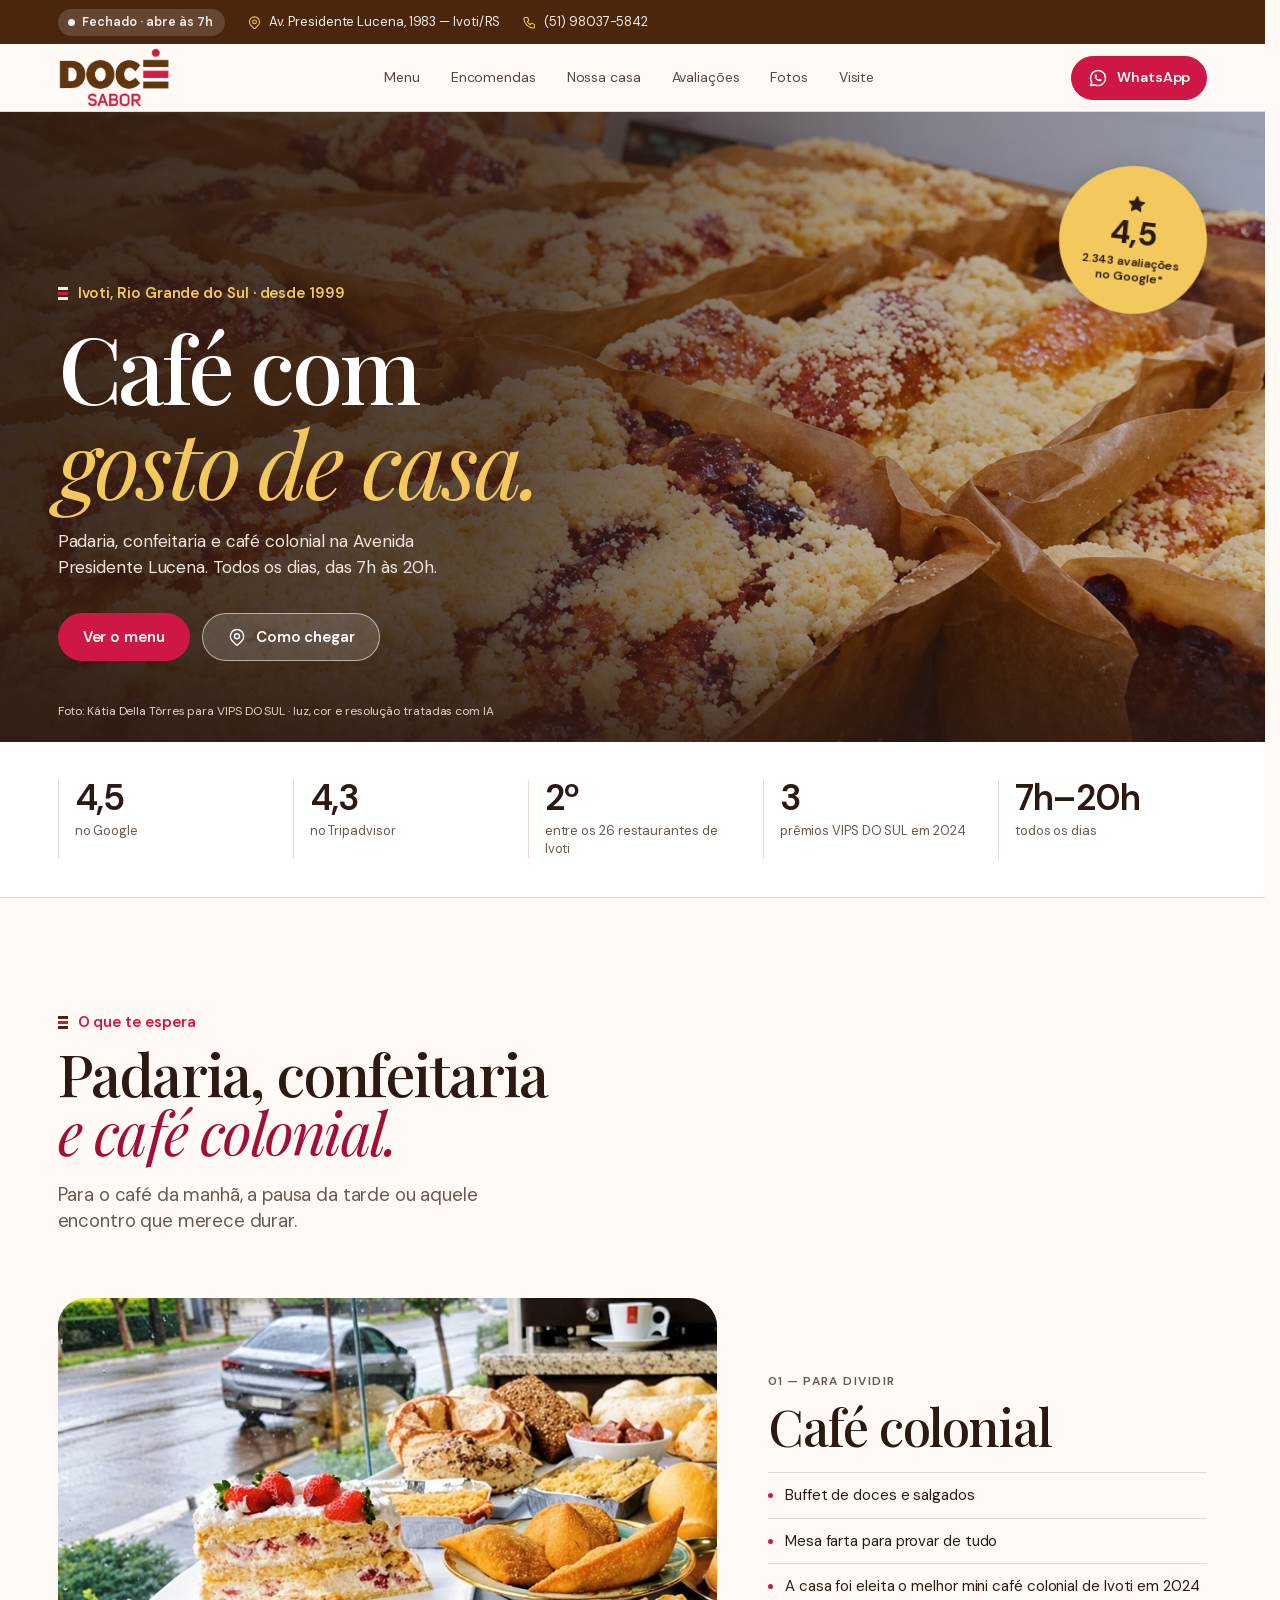
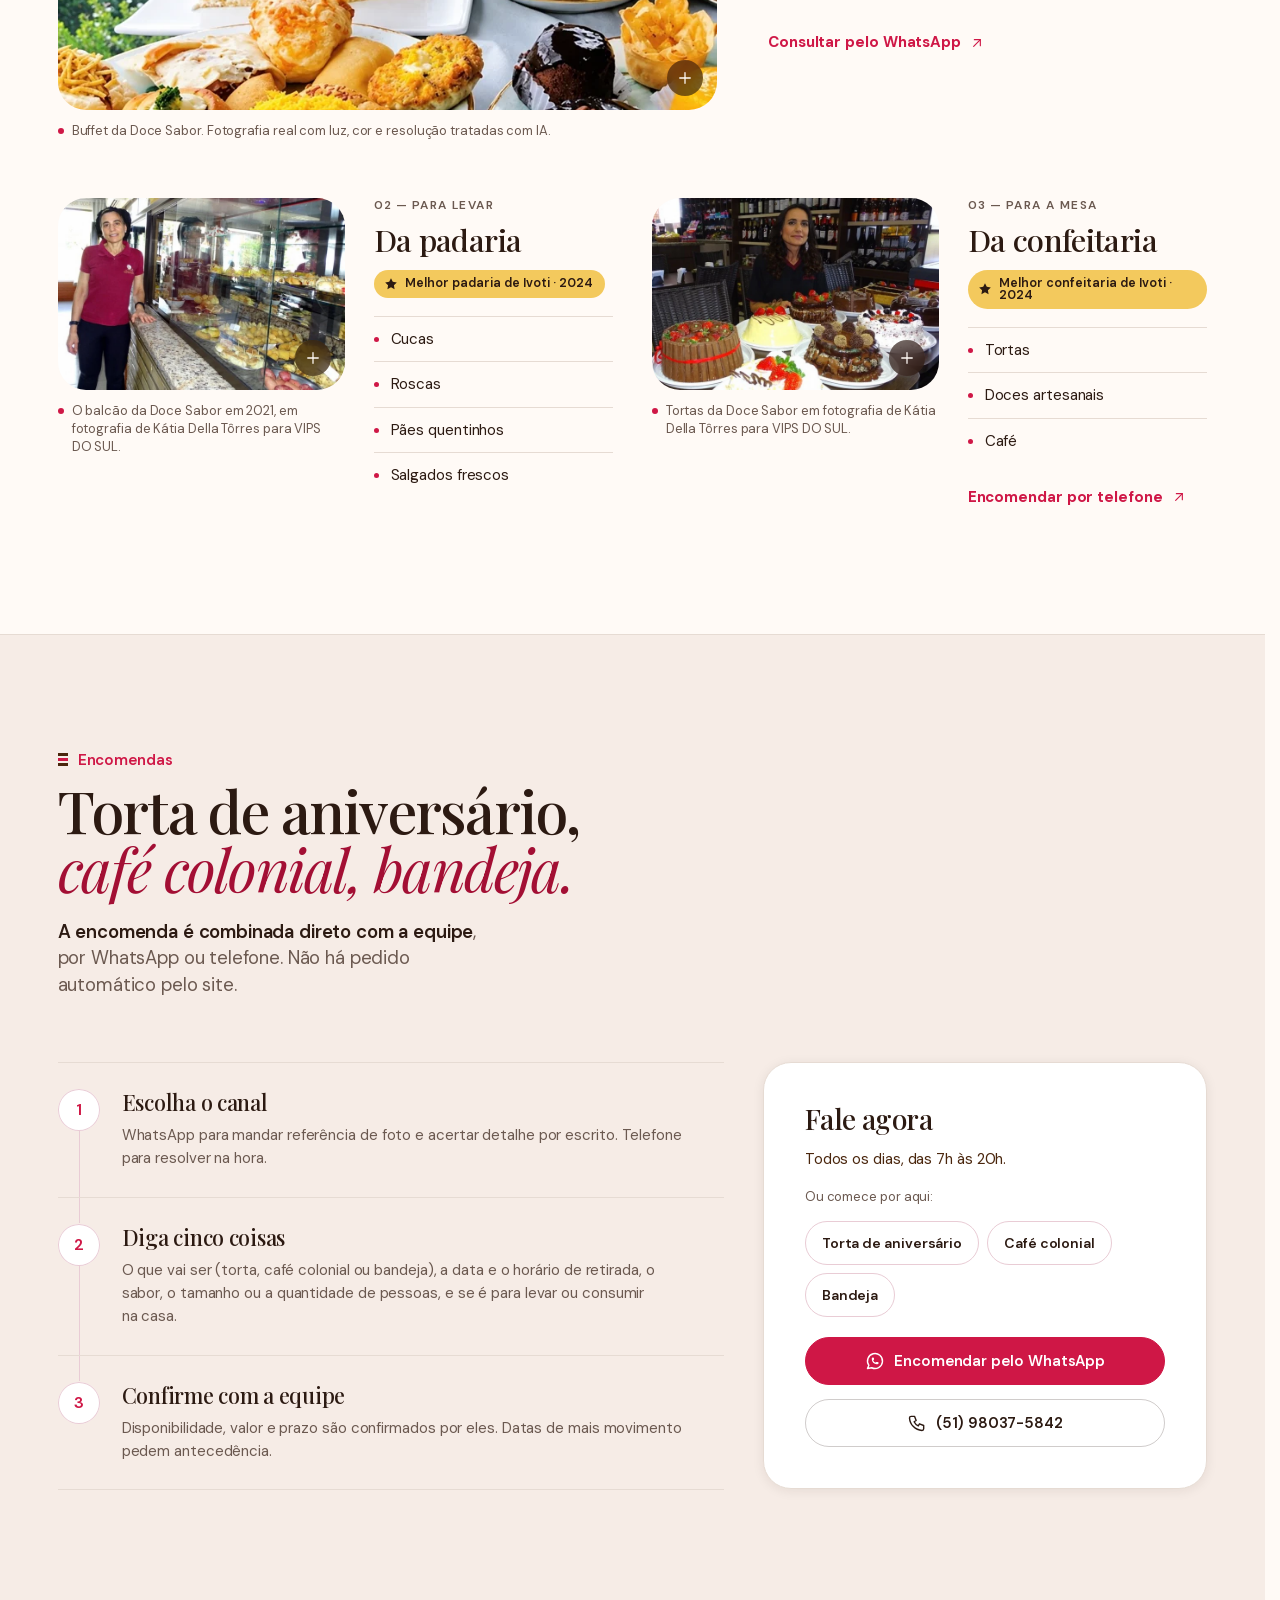
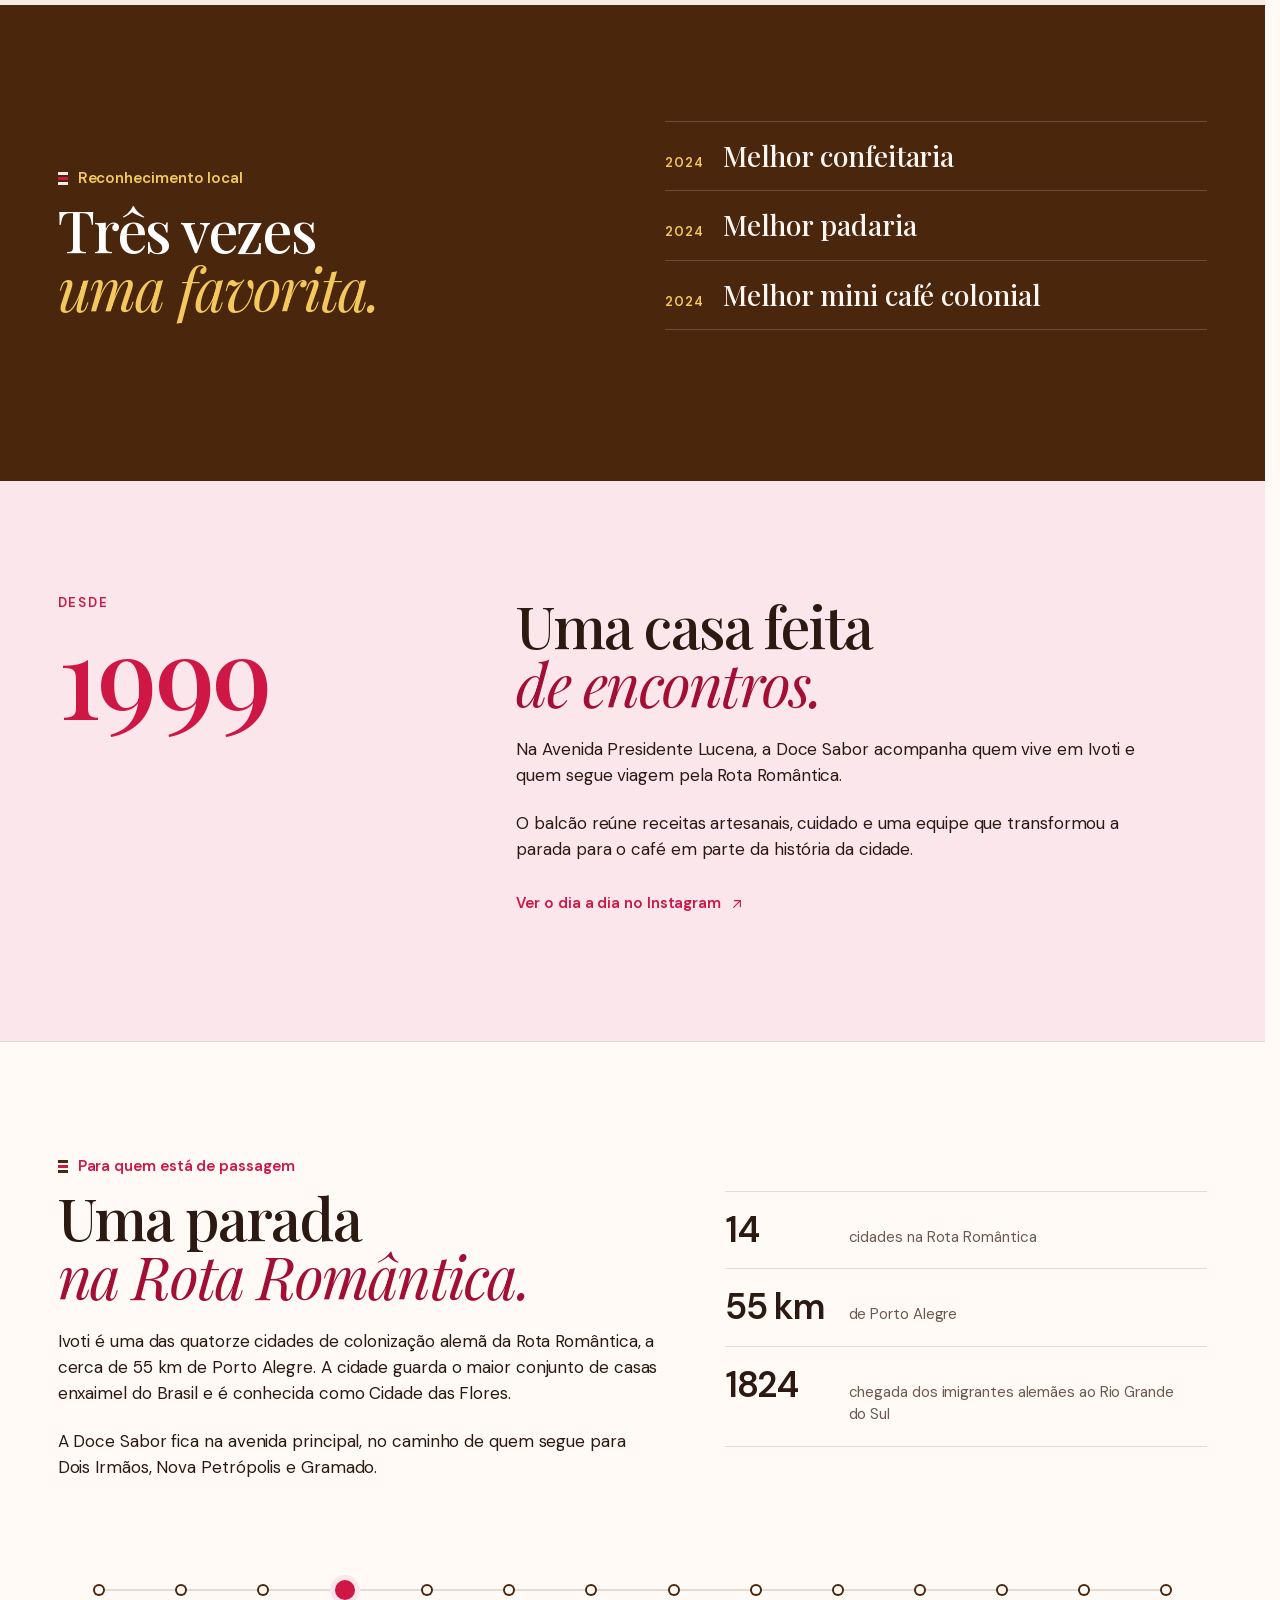
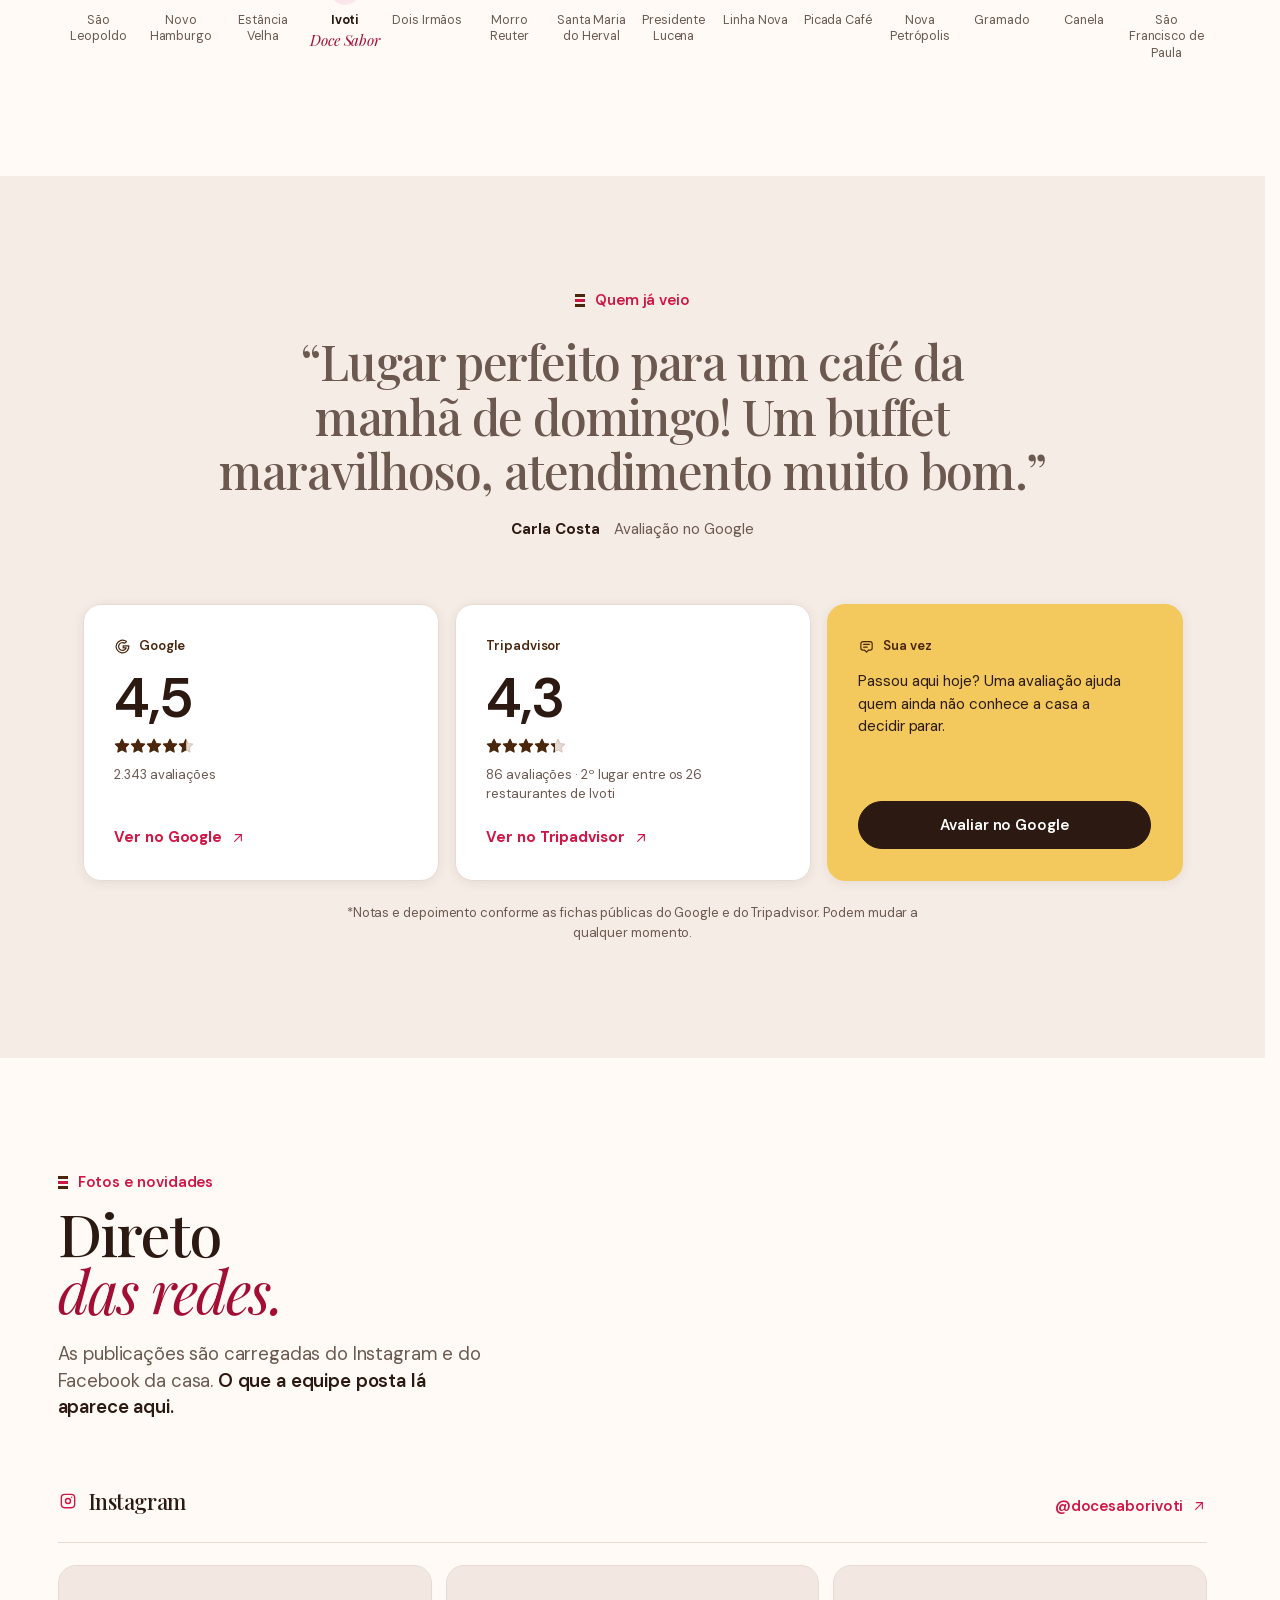
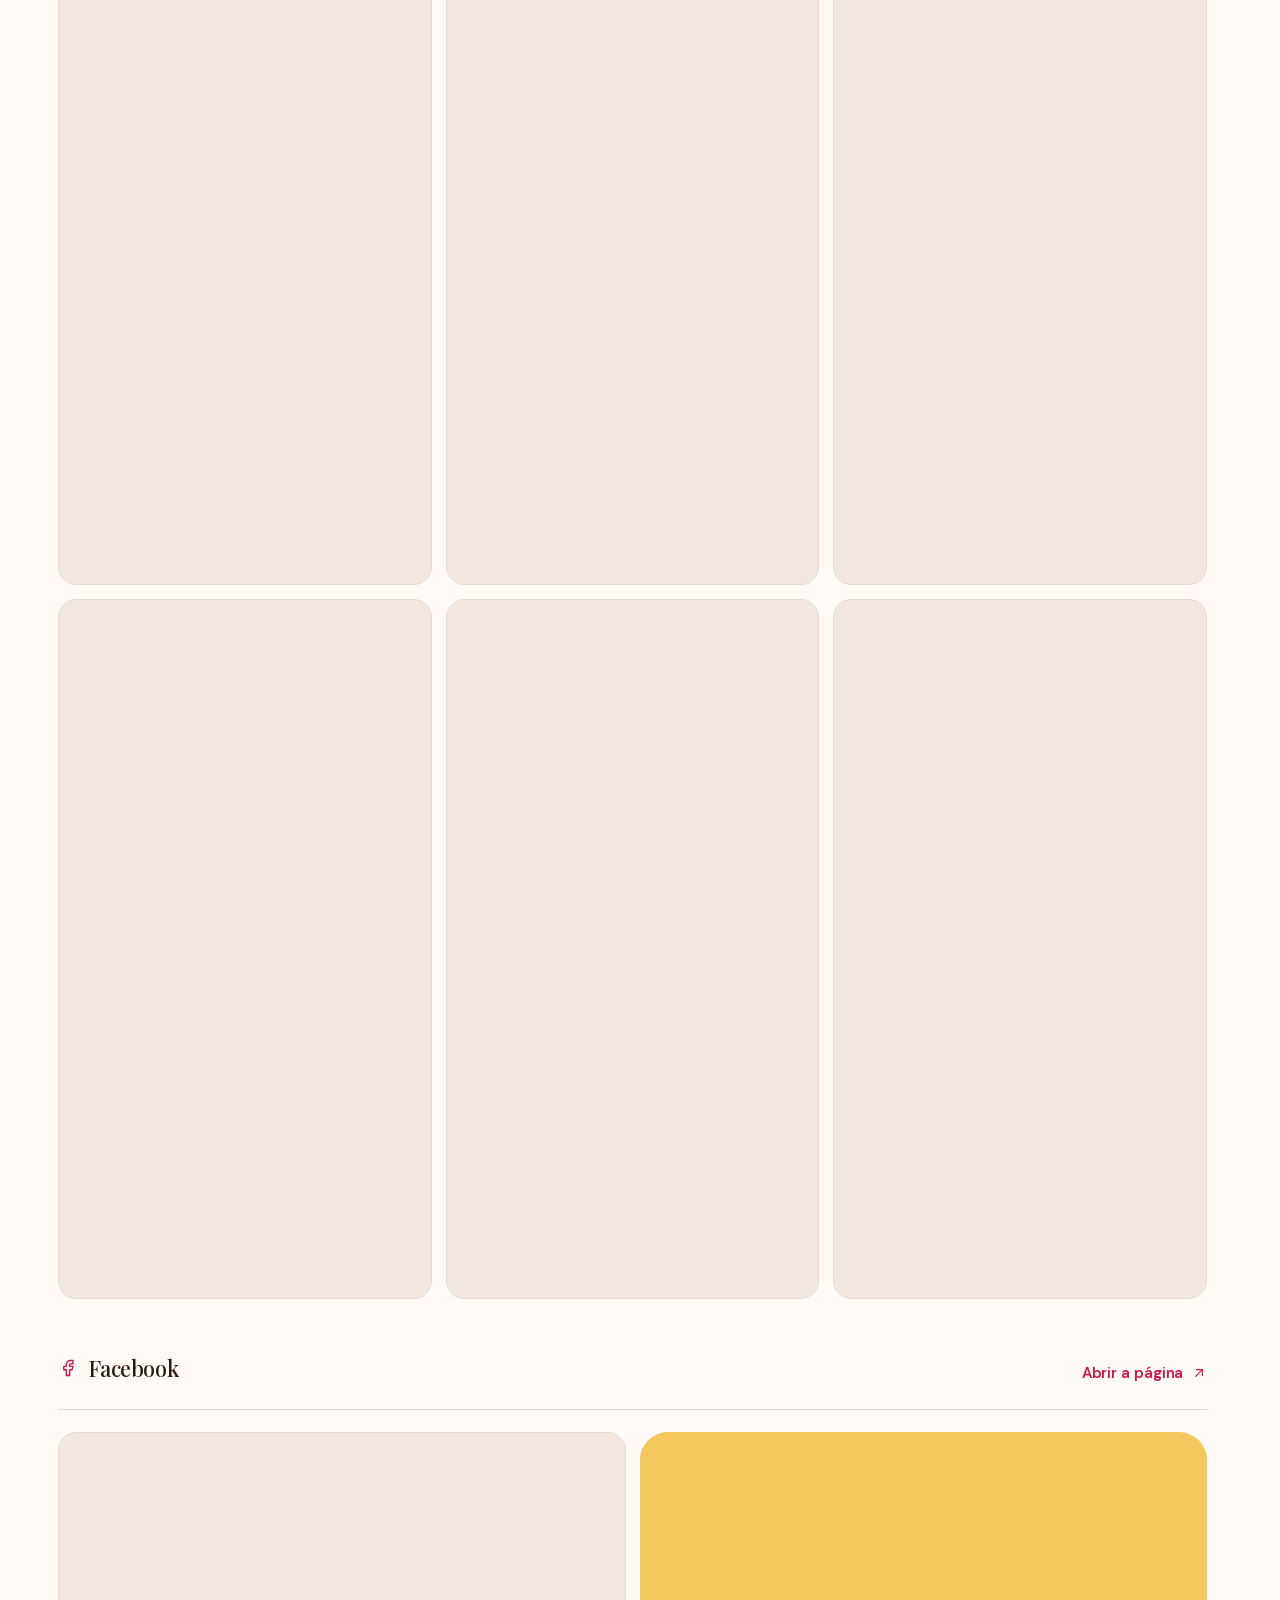
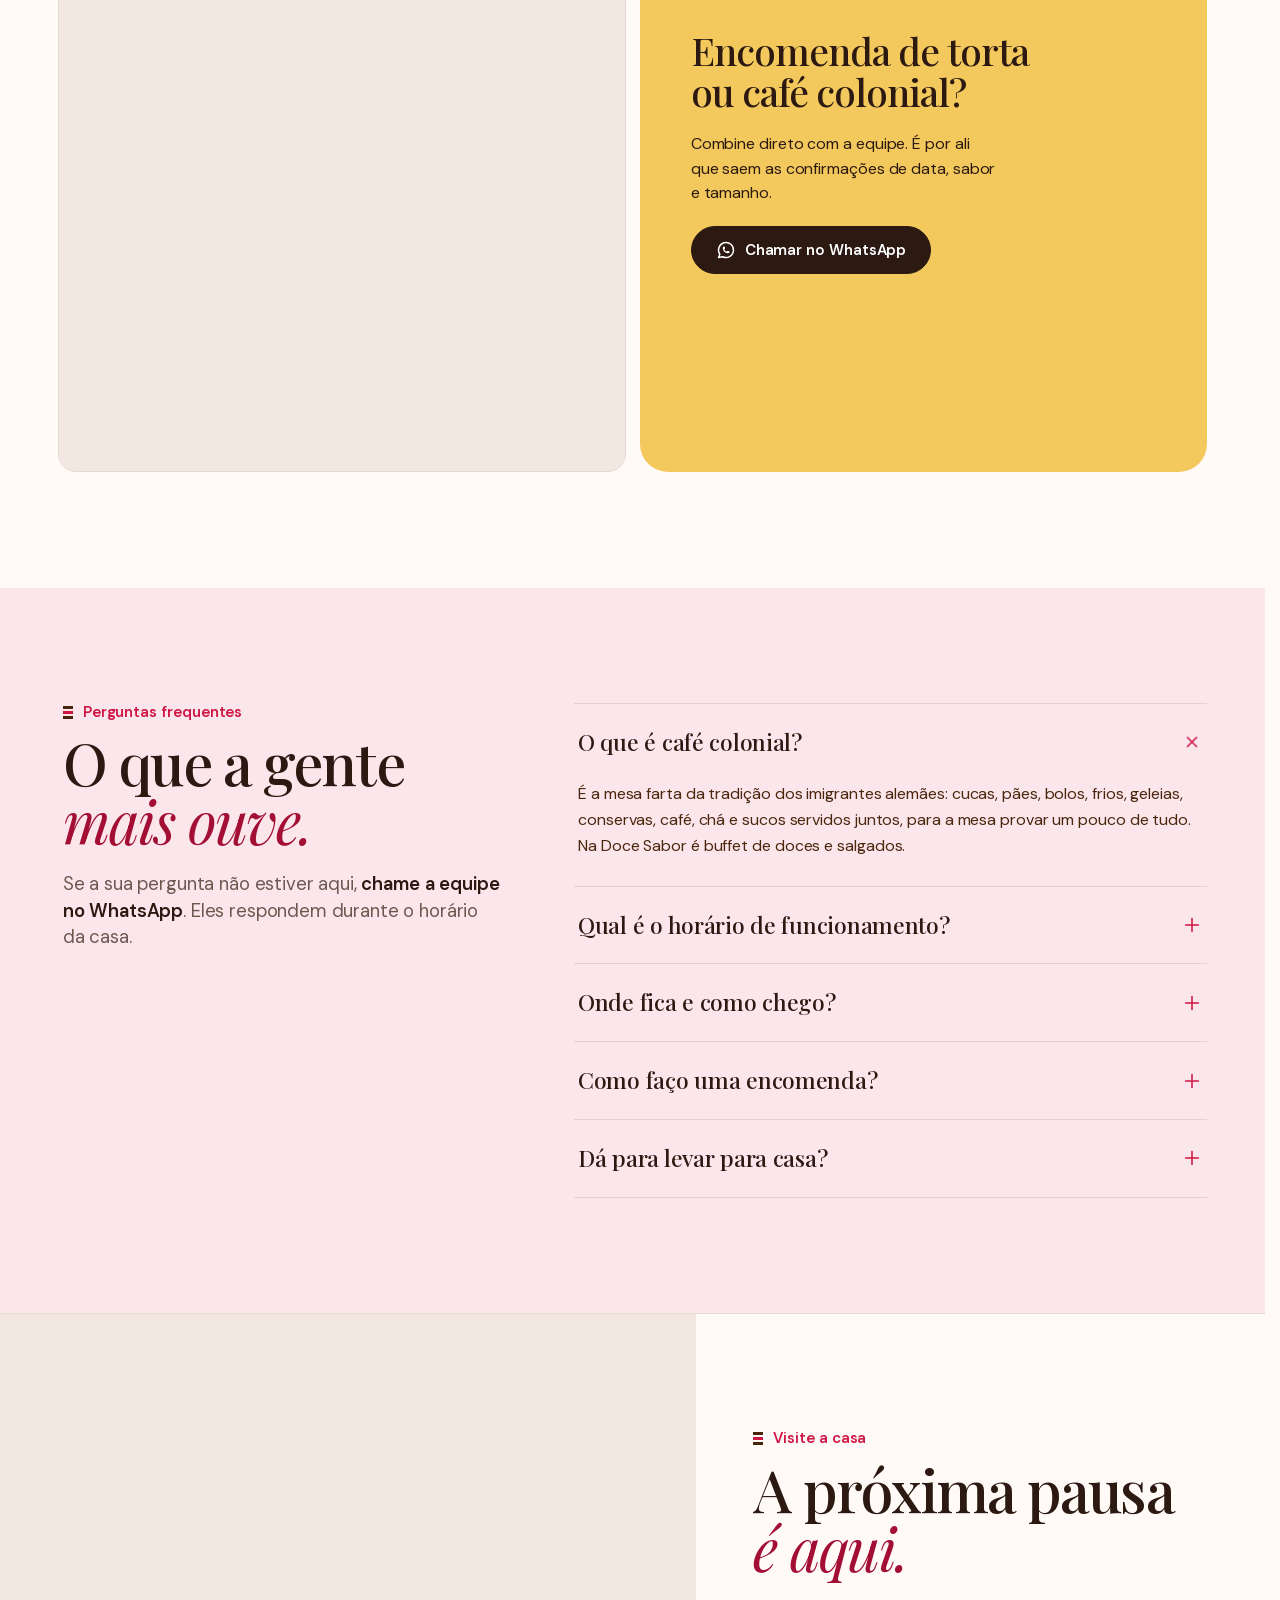
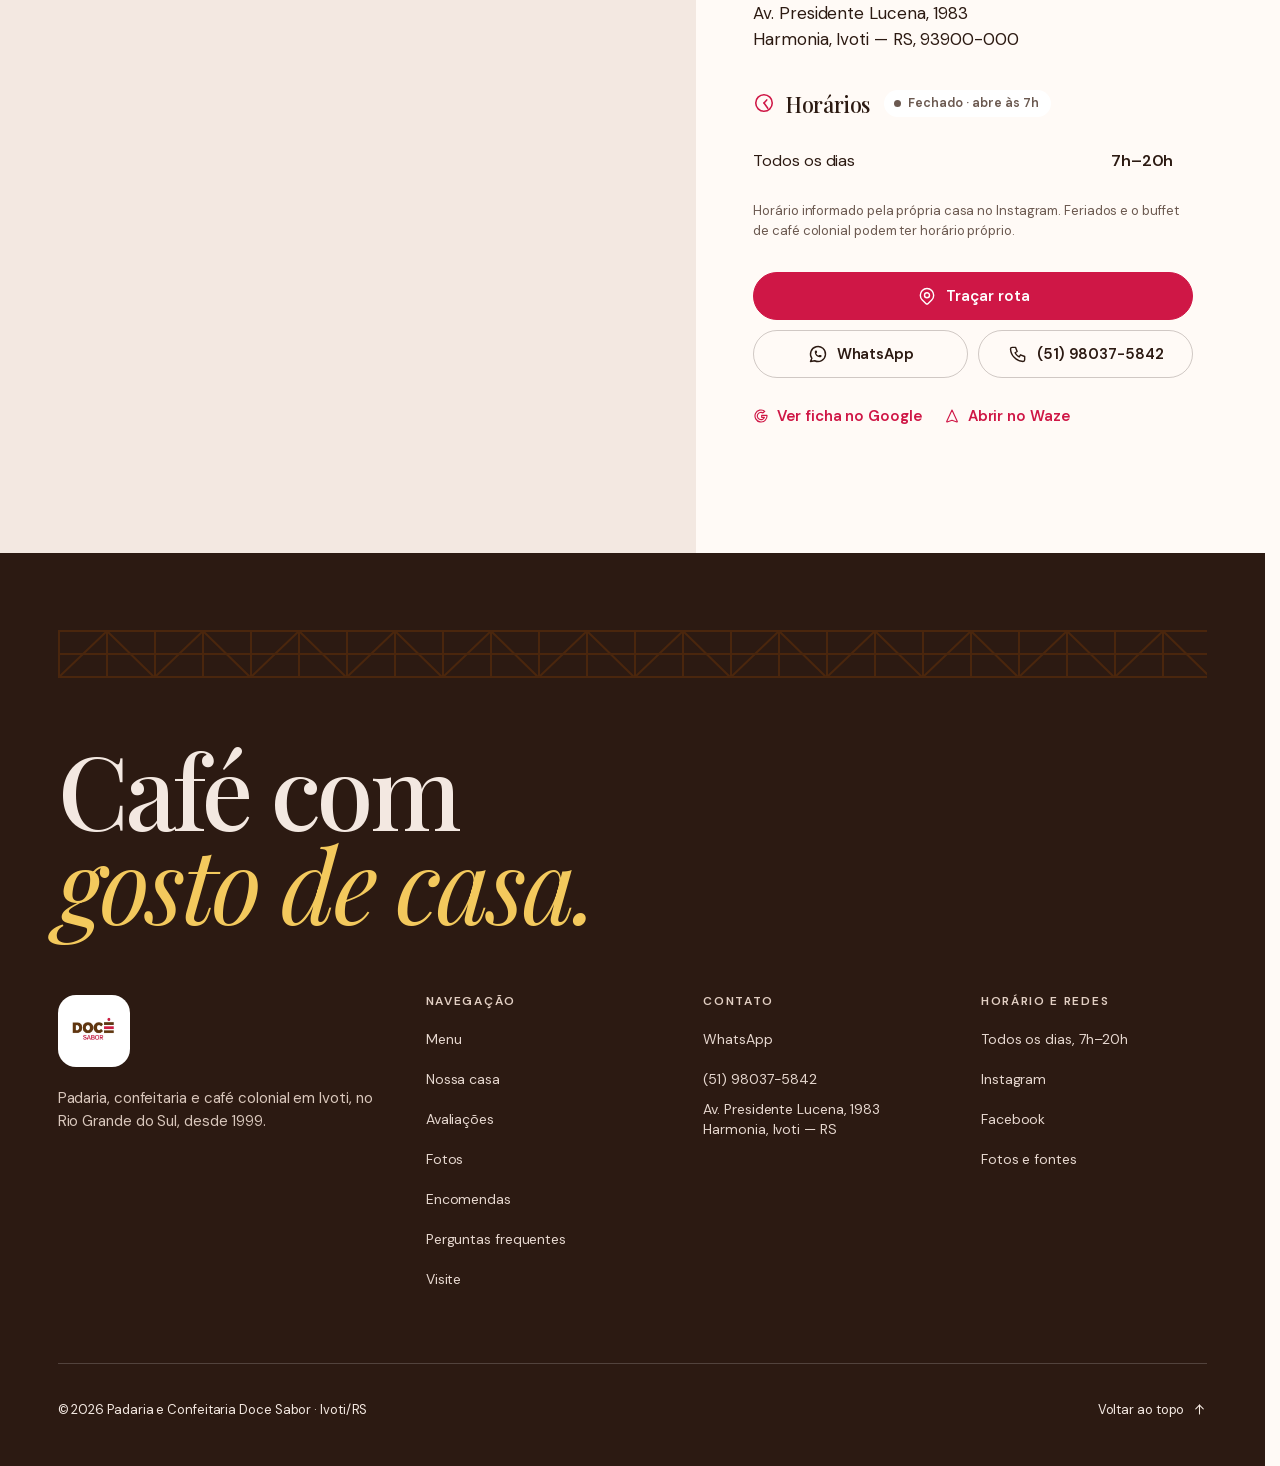
==== commit 852fd49c: "Redesenha a página com acabamento de produto Apple e sotaque de Ivoti Resultado de um workflow de pe" ====
--- a/index.html
+++ b/index.html
@@ -2,8 +2,11 @@
 <html lang="pt-BR">
 <head>
   <meta charset="UTF-8">
-  <meta name="viewport" content="width=device-width,initial-scale=1">
-  <meta name="theme-color" content="#fffaf6">
+  <meta name="viewport" content="width=device-width,initial-scale=1,viewport-fit=cover">
+  <!-- Cor da barra do navegador = o que esta no topo da pagina: cacau da barra
+       de utilidade na primeira dobra; o script troca para papel quando o topo
+       de vidro gruda, e de volta. -->
+  <meta name="theme-color" content="#4a260d">
   <meta name="color-scheme" content="light">
   <title>Doce Sabor Ivoti | Padaria, confeitaria e café colonial</title>
   <meta name="description" content="Cucas, doces artesanais, salgados e café colonial em Ivoti. Veja os sabores da Doce Sabor e fale diretamente com a equipe.">
@@ -142,19 +145,19 @@
 <div class="utility">
   <div class="utility-inner">
     <span class="open-state" hidden></span>
-    <a href="https://www.google.com/maps/search/?api=1&amp;query=Padaria+e+Confeitaria+Doce+Sabor+Av+Pres+Lucena+1983+Ivoti+RS" target="_blank" rel="noopener noreferrer"><svg class="icon" aria-hidden="true"><use href="assets/icons.svg#map-pin"/></svg>Av. Presidente Lucena, 1983 — Ivoti/RS</a>
+    <a href="https://www.google.com/maps/search/?api=1&amp;query=Padaria+e+Confeitaria+Doce+Sabor+Av+Pres+Lucena+1983+Ivoti+RS" target="_blank" rel="noopener noreferrer"><svg class="icon" aria-hidden="true"><use href="assets/icons.svg#map-pin"/></svg><span class="utility-addr">Av. Presidente Lucena, 1983<span class="utility-city"> — Ivoti/RS</span></span></a>
     <a href="tel:+5551980375842"><svg class="icon" aria-hidden="true"><use href="assets/icons.svg#phone"/></svg>(51) 98037-5842</a>
   </div>
 </div>
 
 <header class="topbar">
-  <a class="logo" href="#inicio" aria-label="Doce Sabor Ivoti, início"><img src="assets/logo-oficial.jpg" width="720" height="720" alt="Doce Sabor"></a>
+  <a class="logo" href="#inicio" aria-label="Doce Sabor Ivoti, início"><img src="assets/logo-topo.png" width="301" height="165" alt="Doce Sabor"></a>
   <nav aria-label="Navegação principal"><a href="#menu">Menu</a><a href="#encomendas">Encomendas</a><a href="#historia">Nossa casa</a><a href="#avaliacoes">Avaliações</a><a href="#fotos">Fotos</a><a href="#visite">Visite</a></nav>
   <a class="btn btn-primary btn-sm topbar-cta" href="https://wa.me/5551980375842" target="_blank" rel="noopener noreferrer"><svg class="icon" aria-hidden="true"><use href="assets/icons.svg#brand-whatsapp"/></svg>WhatsApp</a>
-  <button class="menu-toggle" aria-expanded="false" aria-controls="mobile-menu" aria-label="Abrir menu"><span>Menu</span><svg class="icon" aria-hidden="true"><use href="assets/icons.svg#menu-2"/></svg></button>
+  <button class="menu-toggle" type="button" aria-expanded="false" aria-controls="mobile-menu" aria-label="Abrir menu"><span class="toggle-label">Menu</span><span class="toggle-icons" aria-hidden="true"><svg class="icon i-menu"><use href="assets/icons.svg#menu-2"/></svg><svg class="icon i-fechar"><use href="assets/icons.svg#x"/></svg></span></button>
 </header>
 
-<nav id="mobile-menu" class="mobile-menu" hidden>
+<nav id="mobile-menu" class="mobile-menu" aria-label="Navegação do celular">
   <span class="open-state" hidden></span>
   <a href="#menu">Menu</a><a href="#encomendas">Encomendas</a><a href="#historia">Nossa casa</a><a href="#avaliacoes">Avaliações</a><a href="#fotos">Fotos</a><a href="#visite">Visite</a>
   <a class="mobile-call" href="tel:+5551980375842"><svg class="icon" aria-hidden="true"><use href="assets/icons.svg#phone"/></svg>(51) 98037-5842</a>
@@ -165,14 +168,16 @@
     <img class="hero-bg" fetchpriority="high" decoding="async" src="assets/cucas.webp" srcset="assets/cucas-800.webp 800w, assets/cucas-1200.webp 1200w, assets/cucas.webp 1536w" sizes="100vw" width="1536" height="1024" alt="Cucas da Doce Sabor cobertas com farofa">
     <div class="hero-inner">
       <p class="kicker light">Ivoti, Rio Grande do Sul · desde 1999</p>
-      <h1>Café com<br><i>gosto de casa.</i></h1>
+      <h1><span class="line"><span>Café com</span></span>
+        <span class="line"><i>gosto de casa.</i></span></h1>
       <p class="hero-lead">Padaria, confeitaria e café colonial na Avenida Presidente Lucena. Todos os dias, das 7h às 20h.</p>
       <div class="hero-actions">
         <a class="btn btn-primary" href="#menu">Ver o menu</a>
         <a class="btn btn-outline-light" href="https://www.google.com/maps/dir/?api=1&amp;destination=Doce+Sabor+Ivoti+Av+Presidente+Lucena+1983+Ivoti+RS" target="_blank" rel="noopener noreferrer"><svg class="icon" aria-hidden="true"><use href="assets/icons.svg#map-pin"/></svg>Como chegar</a>
       </div>
     </div>
-    <a class="hero-score" href="#avaliacoes"><svg class="icon" aria-hidden="true"><use href="assets/icons.svg#star"/></svg><strong>4,5</strong><span>2.343 avaliações<br>no Google*</span></a>
+    <a class="hero-score" href="#avaliacoes"><svg class="icon" aria-hidden="true"><use href="assets/icons.svg#star"/></svg><strong>4,5</strong> <span>2.343 avaliações <br>no Google*</span></a>
+    <small class="hero-credit">Foto: Kátia Della Tôrres para VIPS DO SUL · luz, cor e resolução tratadas com IA</small>
   </section>
 
   <section class="trust" aria-label="A casa em números">
@@ -181,42 +186,52 @@
       <div class="trust-item"><strong>4,3</strong><span>no Tripadvisor</span></div>
       <div class="trust-item"><strong>2º</strong><span>entre os 26 restaurantes de Ivoti</span></div>
       <div class="trust-item"><strong>3</strong><span>prêmios VIPS DO SUL em 2024</span></div>
-      <div class="trust-item"><strong>7h — 20h</strong><span>todos os dias</span></div>
-    </div>
-  </section>
+      <div class="trust-item"><strong>7h–20h</strong><span>todos os dias</span></div>
+    </div>
+  </section>
+
 
   <section class="menu" id="menu">
     <div class="section-head">
       <span class="kicker">O que te espera</span>
-      <h2>Padaria, confeitaria<br>e café colonial.</h2>
-      <p>Para o café da manhã, a pausa da tarde ou aquele encontro que merece durar.</p>
+      <h2>Padaria, confeitaria<br><i>e café colonial.</i></h2>
+      <p>Para <span class="periodo" data-periodo="manha">o café da manhã</span>, <span class="periodo" data-periodo="tarde">a pausa da tarde</span> ou <span class="periodo" data-periodo="noite">aquele encontro que merece durar</span>.</p>
     </div>
     <!-- COMO ACRESCENTAR UM ITEM COM FOTO:
-         1. ponha o arquivo em assets/ (de preferencia .webp, 1200px de largura);
-         2. copie um bloco <article class="dish"> inteiro aqui dentro;
-         3. troque src, alt, data-photo, data-caption, a categoria, o nome e a lista.
-         A grade se ajusta sozinha e a ampliacao ao clique ja funciona. -->
+         1. ponha o arquivo em assets/ (.webp, com pelo menos 700px de largura:
+            a caixa chega a ~480px e nao deve ampliar mais que 1,4x em tela 2x);
+         2. copie um bloco <article class="dish"> inteiro (sem a classe
+            dish--feature, que e so do cafe colonial) aqui dentro;
+         3. troque src, alt, width/height, data-photo, data-caption, o texto de
+            .dish-credit (sempre igual ao data-caption), a categoria, o nome e a
+            lista. O selo .dish-award so entra quando a fonte premia a casa
+            naquela mesma categoria (ver README, "Dados").
+         Abaixo do destaque a grade tem duas colunas: um numero impar de cartoes
+         deixa uma vaga. A cor de espera da foto sai de --ph-* em style.css. -->
     <div class="dish-grid">
-      <article class="dish">
-        <button class="dish-photo" data-photo="assets/buffet.webp" data-caption="Buffet da Doce Sabor. Fotografia real tratada digitalmente." aria-label="Ampliar foto: Buffet com pães, salgados, doces e torta de morango">
-          <img loading="lazy" decoding="async" src="assets/buffet.webp" srcset="assets/buffet-800.webp 800w, assets/buffet.webp 1367w" sizes="(max-width:900px) 100vw, (max-width:1080px) 50vw, min(431px, 33vw)" alt="Buffet com pães, salgados, doces e torta de morango">
+      <article class="dish dish--feature">
+        <button class="dish-photo" data-photo="assets/buffet.webp" data-caption="Buffet da Doce Sabor. Fotografia real com luz, cor e resolução tratadas com IA." aria-label="Ampliar foto: Buffet com pães, salgados, doces e torta de morango">
+          <img loading="lazy" decoding="async" src="assets/buffet.webp" srcset="assets/buffet-800.webp 800w, assets/buffet.webp 1367w" sizes="(max-width:900px) 100vw, min(780px, 53vw)" width="1367" height="1150" alt="Buffet com pães, salgados, doces e torta de morango">
           <span class="dish-zoom"><svg class="icon" aria-hidden="true"><use href="assets/icons.svg#plus"/></svg></span>
         </button>
+        <p class="dish-credit">Buffet da Doce Sabor. Fotografia real com luz, cor e resolução tratadas com IA.</p>
         <div class="dish-body">
           <span class="kicker">Para dividir</span>
           <h3>Café colonial</h3>
-          <ul class="dish-list"><li>Buffet de doces e salgados</li><li>Mesa farta para provar de tudo</li><li>Três vezes premiado em 2024</li></ul>
+          <ul class="dish-list"><li>Buffet de doces e salgados</li><li>Mesa farta para provar de tudo</li><li>A casa foi eleita o melhor mini café colonial de Ivoti em 2024</li></ul>
           <a class="link link-strong" href="https://wa.me/5551980375842?text=Ol%C3%A1%21%20Quero%20saber%20mais%20sobre%20o%20caf%C3%A9%20colonial." target="_blank" rel="noopener noreferrer">Consultar pelo WhatsApp <svg class="icon" aria-hidden="true"><use href="assets/icons.svg#arrow-up-right"/></svg></a>
         </div>
       </article>
       <article class="dish">
-        <button class="dish-photo" data-photo="assets/casa-real.webp" data-caption="O balcão da Doce Sabor, registro de 2021." aria-label="Ampliar foto: Vitrine da Doce Sabor com pães e salgados">
+        <button class="dish-photo" data-photo="assets/casa-real.webp" data-caption="O balcão da Doce Sabor em 2021, em fotografia de Kátia Della Tôrres para VIPS DO SUL." aria-label="Ampliar foto: Vitrine da Doce Sabor com pães e salgados">
           <img loading="lazy" decoding="async" src="assets/casa-real.webp" width="666" height="444" alt="Vitrine da Doce Sabor com pães e salgados">
           <span class="dish-zoom"><svg class="icon" aria-hidden="true"><use href="assets/icons.svg#plus"/></svg></span>
         </button>
+        <p class="dish-credit">O balcão da Doce Sabor em 2021, em fotografia de Kátia Della Tôrres para VIPS DO SUL.</p>
         <div class="dish-body">
           <span class="kicker">Para levar</span>
           <h3>Da padaria</h3>
+          <span class="dish-award"><svg class="icon" aria-hidden="true"><use href="assets/icons.svg#star"/></svg>Melhor padaria de Ivoti · 2024</span>
           <ul class="dish-list"><li>Cucas</li><li>Roscas</li><li>Pães quentinhos</li><li>Salgados frescos</li></ul>
         </div>
       </article>
@@ -225,9 +240,11 @@
           <img loading="lazy" decoding="async" src="assets/confeitaria.webp" width="666" height="444" alt="Mesa com tortas decoradas da Doce Sabor">
           <span class="dish-zoom"><svg class="icon" aria-hidden="true"><use href="assets/icons.svg#plus"/></svg></span>
         </button>
+        <p class="dish-credit">Tortas da Doce Sabor em fotografia de Kátia Della Tôrres para VIPS DO SUL.</p>
         <div class="dish-body">
           <span class="kicker">Para a mesa</span>
           <h3>Da confeitaria</h3>
+          <span class="dish-award"><svg class="icon" aria-hidden="true"><use href="assets/icons.svg#star"/></svg>Melhor confeitaria de Ivoti · 2024</span>
           <ul class="dish-list"><li>Tortas</li><li>Doces artesanais</li><li>Café</li></ul>
           <a class="link link-strong" href="tel:+5551980375842">Encomendar por telefone <svg class="icon" aria-hidden="true"><use href="assets/icons.svg#arrow-up-right"/></svg></a>
         </div>
@@ -238,19 +255,27 @@
   <section class="order" id="encomendas">
     <div class="section-head">
       <span class="kicker">Encomendas</span>
-      <h2>Torta de aniversário,<br>café colonial, bandeja.</h2>
-      <p>A encomenda é combinada direto com a equipe, por WhatsApp ou telefone. Não há pedido automático pelo site.</p>
+      <h2>Torta de aniversário,<br><i>café colonial, bandeja.</i></h2>
+      <p><strong>A encomenda é combinada direto com a equipe</strong>, por WhatsApp ou telefone. Não há pedido automático pelo site.</p>
     </div>
     <div class="order-grid">
       <ol class="order-steps">
         <li><span>1</span><div><h3>Escolha o canal</h3><p>WhatsApp para mandar referência de foto e acertar detalhe por escrito. Telefone para resolver na hora.</p></div></li>
-        <li><span>2</span><div><h3>Diga quatro coisas</h3><p>A data e o horário de retirada, o sabor, o tamanho ou a quantidade de pessoas, e se é para levar ou consumir na casa.</p></div></li>
+        <li><span>2</span><div><h3>Diga cinco coisas</h3><p>O que vai ser (torta, café colonial ou bandeja), a data e o horário de retirada, o sabor, o tamanho ou a quantidade de pessoas, e se é para levar ou consumir na casa.</p></div></li>
         <li><span>3</span><div><h3>Confirme com a equipe</h3><p>Disponibilidade, valor e prazo são confirmados por eles. Datas de mais movimento pedem antecedência.</p></div></li>
       </ol>
       <div class="order-cta">
         <h3>Fale agora</h3>
         <p>Todos os dias, das 7h às 20h.</p>
-        <a class="btn btn-primary" href="https://wa.me/5551980375842?text=Ol%C3%A1%21%20Gostaria%20de%20fazer%20uma%20encomenda." target="_blank" rel="noopener noreferrer"><svg class="icon" aria-hidden="true"><use href="assets/icons.svg#brand-whatsapp"/></svg>Encomendar pelo WhatsApp</a>
+        <p class="chips-lead">Ou comece por aqui:</p>
+        <div class="chips">
+          <a class="chip" href="https://wa.me/5551980375842?text=Ol%C3%A1%21%20Gostaria%20de%20encomendar%3A%20torta%20de%20anivers%C3%A1rio." target="_blank" rel="noopener noreferrer">Torta de aniversário</a>
+          <a class="chip" href="https://wa.me/5551980375842?text=Ol%C3%A1%21%20Gostaria%20de%20encomendar%3A%20caf%C3%A9%20colonial." target="_blank" rel="noopener noreferrer">Café colonial</a>
+          <a class="chip" href="https://wa.me/5551980375842?text=Ol%C3%A1%21%20Gostaria%20de%20encomendar%3A%20bandeja." target="_blank" rel="noopener noreferrer">Bandeja</a>
+        </div>
+        <!-- MENSAGEM PRONTA: os cinco campos do passo 2, na mesma ordem. Esta
+             mesma URL esta no quadro do Facebook (.fb-aside); mudou uma, mude a outra. -->
+        <a class="btn btn-primary" href="https://wa.me/5551980375842?text=Ol%C3%A1%21%20Gostaria%20de%20fazer%20uma%20encomenda.%0AO%20que%20vai%20ser%20(torta%2C%20caf%C3%A9%20colonial%20ou%20bandeja)%3A%20%0AData%20e%20hor%C3%A1rio%20de%20retirada%3A%20%0ASabor%3A%20%0ATamanho%20ou%20n%C3%BAmero%20de%20pessoas%3A%20%0APara%20levar%20ou%20consumir%20na%20casa%3A%20" target="_blank" rel="noopener noreferrer"><svg class="icon" aria-hidden="true"><use href="assets/icons.svg#brand-whatsapp"/></svg>Encomendar pelo WhatsApp</a>
         <a class="btn btn-outline" href="tel:+5551980375842"><svg class="icon" aria-hidden="true"><use href="assets/icons.svg#phone"/></svg>(51) 98037-5842</a>
       </div>
     </div>
@@ -260,7 +285,7 @@
     <div class="band-inner">
       <div class="band-copy">
         <span class="kicker light">Reconhecimento local</span>
-        <h2>Três vezes<br>uma favorita.</h2>
+        <h2>Três vezes<br><i>uma favorita.</i></h2>
       </div>
       <ul class="awards">
         <li><b>2024</b> Melhor confeitaria</li>
@@ -272,12 +297,14 @@
   </section>
 
   <section class="story" id="historia">
+    <div class="story-inner">
     <div class="story-mark"><span>desde</span><strong>1999</strong></div>
     <div class="story-copy">
-      <h2>Uma casa feita<br>de encontros.</h2>
+      <h2>Uma casa feita<br><i>de encontros.</i></h2>
       <p>Na Avenida Presidente Lucena, a Doce Sabor acompanha quem vive em Ivoti e quem segue viagem pela Rota Romântica.</p>
       <p>O balcão reúne receitas artesanais, cuidado e uma equipe que transformou a parada para o café em parte da história da cidade.</p>
       <a class="link" href="https://www.instagram.com/docesaborivoti/" target="_blank" rel="noopener noreferrer">Ver o dia a dia no Instagram <svg class="icon" aria-hidden="true"><use href="assets/icons.svg#arrow-up-right"/></svg></a>
+    </div>
     </div>
   </section>
 
@@ -285,7 +312,7 @@
     <div class="route-inner">
       <div class="route-copy">
         <span class="kicker">Para quem está de passagem</span>
-        <h2>Uma parada<br>na Rota Romântica.</h2>
+        <h2>Uma parada<br><i>na Rota Romântica.</i></h2>
         <p>Ivoti é uma das quatorze cidades de colonização alemã da Rota Romântica, a cerca de 55 km de Porto Alegre. A cidade guarda o maior conjunto de casas enxaimel do Brasil e é conhecida como Cidade das Flores.</p>
         <p>A Doce Sabor fica na avenida principal, no caminho de quem segue para Dois Irmãos, Nova Petrópolis e Gramado.</p>
       </div>
@@ -294,34 +321,39 @@
         <div><dt>55 km</dt><dd>de Porto Alegre</dd></div>
         <div><dt>1824</dt><dd>chegada dos imigrantes alemães ao Rio Grande do Sul</dd></div>
       </dl>
+      <!-- Ordem das cidades conforme guias e Wikipedia; conferir na fonte
+           oficial (rotaromantica.com.br). Ver README, "Dados". -->
+      <ol class="route-line" aria-label="As 14 cidades da Rota Romântica, de São Leopoldo a São Francisco de Paula">
+        <li>São Leopoldo</li><li>Novo Hamburgo</li><li>Estância Velha</li><li class="is-here" aria-current="location"><b>Ivoti</b><span>Doce Sabor</span></li><li>Dois Irmãos</li><li>Morro Reuter</li><li>Santa Maria do Herval</li><li>Presidente Lucena</li><li>Linha Nova</li><li>Picada Café</li><li>Nova Petrópolis</li><li>Gramado</li><li>Canela</li><li>São Francisco de Paula</li>
+      </ol>
     </div>
   </section>
 
   <section class="reviews" id="avaliacoes">
     <div class="section-head center">
       <span class="kicker">Quem já veio</span>
-      <blockquote>“Lugar perfeito para um café da manhã de domingo! Um buffet maravilhoso, atendimento muito bom.”</blockquote>
+      <blockquote><span class="fill">“Lugar perfeito para um café da manhã de domingo! Um buffet maravilhoso, atendimento muito bom.”</span></blockquote>
       <p class="byline">Carla Costa <span>Avaliação no Google</span></p>
     </div>
     <div class="scores">
       <a class="score" href="https://www.google.com/maps/search/?api=1&amp;query=Padaria+e+Confeitaria+Doce+Sabor+Av+Pres+Lucena+1983+Ivoti+RS" target="_blank" rel="noopener noreferrer">
         <span class="score-source"><svg class="icon" aria-hidden="true"><use href="assets/icons.svg#brand-google"/></svg>Google</span>
         <strong>4,5</strong>
-        <span class="stars" role="img" aria-label="4,5 de 5 estrelas"><svg class="icon" aria-hidden="true"><use href="assets/icons.svg#star"/></svg><svg class="icon" aria-hidden="true"><use href="assets/icons.svg#star"/></svg><svg class="icon" aria-hidden="true"><use href="assets/icons.svg#star"/></svg><svg class="icon" aria-hidden="true"><use href="assets/icons.svg#star"/></svg><svg class="icon half" aria-hidden="true"><use href="assets/icons.svg#star"/></svg></span>
+        <span class="stars" style="--rating:4.5" role="img" aria-label="4,5 de 5 estrelas"><span class="stars-track" aria-hidden="true"><svg class="icon"><use href="assets/icons.svg#star"/></svg><svg class="icon"><use href="assets/icons.svg#star"/></svg><svg class="icon"><use href="assets/icons.svg#star"/></svg><svg class="icon"><use href="assets/icons.svg#star"/></svg><svg class="icon"><use href="assets/icons.svg#star"/></svg></span><span class="stars-fill" aria-hidden="true"><svg class="icon"><use href="assets/icons.svg#star"/></svg><svg class="icon"><use href="assets/icons.svg#star"/></svg><svg class="icon"><use href="assets/icons.svg#star"/></svg><svg class="icon"><use href="assets/icons.svg#star"/></svg><svg class="icon"><use href="assets/icons.svg#star"/></svg></span></span>
         <span class="score-note">2.343 avaliações</span>
         <span class="link link-strong">Ver no Google <svg class="icon" aria-hidden="true"><use href="assets/icons.svg#arrow-up-right"/></svg></span>
       </a>
       <a class="score" href="https://www.tripadvisor.com.br/Restaurant_Review-g2572696-d6003664-Reviews-Doce_Sabor_Ivoti-Ivoti_State_of_Rio_Grande_do_Sul.html" target="_blank" rel="noopener noreferrer">
         <span class="score-source">Tripadvisor</span>
         <strong>4,3</strong>
-        <span class="stars" role="img" aria-label="4,3 de 5 estrelas"><svg class="icon" aria-hidden="true"><use href="assets/icons.svg#star"/></svg><svg class="icon" aria-hidden="true"><use href="assets/icons.svg#star"/></svg><svg class="icon" aria-hidden="true"><use href="assets/icons.svg#star"/></svg><svg class="icon" aria-hidden="true"><use href="assets/icons.svg#star"/></svg><svg class="icon half" style="--half:70%" aria-hidden="true"><use href="assets/icons.svg#star"/></svg></span>
+        <span class="stars" style="--rating:4.3" role="img" aria-label="4,3 de 5 estrelas"><span class="stars-track" aria-hidden="true"><svg class="icon"><use href="assets/icons.svg#star"/></svg><svg class="icon"><use href="assets/icons.svg#star"/></svg><svg class="icon"><use href="assets/icons.svg#star"/></svg><svg class="icon"><use href="assets/icons.svg#star"/></svg><svg class="icon"><use href="assets/icons.svg#star"/></svg></span><span class="stars-fill" aria-hidden="true"><svg class="icon"><use href="assets/icons.svg#star"/></svg><svg class="icon"><use href="assets/icons.svg#star"/></svg><svg class="icon"><use href="assets/icons.svg#star"/></svg><svg class="icon"><use href="assets/icons.svg#star"/></svg><svg class="icon"><use href="assets/icons.svg#star"/></svg></span></span>
         <span class="score-note">86 avaliações · 2º lugar entre os 26 restaurantes de Ivoti</span>
         <span class="link link-strong">Ver no Tripadvisor <svg class="icon" aria-hidden="true"><use href="assets/icons.svg#arrow-up-right"/></svg></span>
       </a>
       <div class="score score-cta">
         <span class="score-source"><svg class="icon" aria-hidden="true"><use href="assets/icons.svg#message-2"/></svg>Sua vez</span>
         <p>Passou aqui hoje? Uma avaliação ajuda quem ainda não conhece a casa a decidir parar.</p>
-        <a class="btn btn-primary" href="https://www.google.com/maps/search/?api=1&amp;query=Padaria+e+Confeitaria+Doce+Sabor+Av+Pres+Lucena+1983+Ivoti+RS" target="_blank" rel="noopener noreferrer">Avaliar no Google</a>
+        <a class="btn btn-dark" href="https://www.google.com/maps/search/?api=1&amp;query=Padaria+e+Confeitaria+Doce+Sabor+Av+Pres+Lucena+1983+Ivoti+RS" target="_blank" rel="noopener noreferrer">Avaliar no Google</a>
       </div>
     </div>
     <small class="footnote">*Notas e depoimento conforme as fichas públicas do Google e do Tripadvisor. Podem mudar a qualquer momento.</small>
@@ -330,8 +362,8 @@
   <section class="social" id="fotos">
     <div class="section-head">
       <span class="kicker">Fotos e novidades</span>
-      <h2>Direto<br>das redes.</h2>
-      <p>As publicações são carregadas do Instagram e do Facebook da casa. O que a equipe posta lá aparece aqui.</p>
+      <h2>Direto<br><i>das redes.</i></h2>
+      <p>As publicações são carregadas do Instagram e do Facebook da casa. <strong>O que a equipe posta lá aparece aqui.</strong></p>
     </div>
 
     <div class="net">
@@ -339,16 +371,18 @@
         <h3><svg class="icon" aria-hidden="true"><use href="assets/icons.svg#brand-instagram"/></svg>Instagram</h3>
         <a class="link" href="https://www.instagram.com/docesaborivoti/" target="_blank" rel="noopener noreferrer">@docesaborivoti <svg class="icon" aria-hidden="true"><use href="assets/icons.svg#arrow-up-right"/></svg></a>
       </div>
-      <div class="ig-grid">
+      <div class="ig-grid" id="ig-feed">
         <div class="ig-post"><iframe title="Publicação da Doce Sabor no Instagram" src="https://www.instagram.com/p/Dbf_5jQCZcc/embed" loading="lazy" scrolling="no" frameborder="0" allowfullscreen></iframe></div>
         <div class="ig-post"><iframe title="Publicação da Doce Sabor no Instagram" src="https://www.instagram.com/p/DBOlZ7gMIoE/embed" loading="lazy" scrolling="no" frameborder="0" allowfullscreen></iframe></div>
         <div class="ig-post"><iframe title="Publicação da Doce Sabor no Instagram" src="https://www.instagram.com/p/DLfYNy6T6G8/embed" loading="lazy" scrolling="no" frameborder="0" allowfullscreen></iframe></div>
       </div>
-      <div class="reel-grid">
+      <div class="paddles" data-for="ig-feed"><button class="paddle" type="button" data-dir="-1" aria-controls="ig-feed" aria-label="Publicação anterior"><svg class="icon" aria-hidden="true"><use href="assets/icons.svg#arrow-left"/></svg></button><button class="paddle" type="button" data-dir="1" aria-controls="ig-feed" aria-label="Próxima publicação"><svg class="icon" aria-hidden="true"><use href="assets/icons.svg#arrow-right"/></svg></button></div>
+      <div class="reel-grid" id="ig-reels">
         <div class="reel-post"><iframe title="Vídeo da Doce Sabor no Instagram: Roscas, pães quentinhos e salgados" src="https://www.instagram.com/reel/DGBcKmetGy_/embed" loading="lazy" scrolling="no" frameborder="0" allowfullscreen></iframe></div>
         <div class="reel-post"><iframe title="Vídeo da Doce Sabor no Instagram: Doces e salgados frescos" src="https://www.instagram.com/reel/DG0zEr8JA1o/embed" loading="lazy" scrolling="no" frameborder="0" allowfullscreen></iframe></div>
         <div class="reel-post"><iframe title="Vídeo da Doce Sabor no Instagram: Uma paradinha na Doce Sabor" src="https://www.instagram.com/reel/DEp2kk8sWYR/embed" loading="lazy" scrolling="no" frameborder="0" allowfullscreen></iframe></div>
       </div>
+      <div class="paddles" data-for="ig-reels"><button class="paddle" type="button" data-dir="-1" aria-controls="ig-reels" aria-label="Vídeo anterior"><svg class="icon" aria-hidden="true"><use href="assets/icons.svg#arrow-left"/></svg></button><button class="paddle" type="button" data-dir="1" aria-controls="ig-reels" aria-label="Próximo vídeo"><svg class="icon" aria-hidden="true"><use href="assets/icons.svg#arrow-right"/></svg></button></div>
     </div>
 
     <div class="net">
@@ -363,17 +397,19 @@
         <div class="fb-aside">
           <strong>Encomenda de torta<br>ou café colonial?</strong>
           <p>Combine direto com a equipe. É por ali que saem as confirmações de data, sabor e tamanho.</p>
-          <a class="btn btn-dark" href="https://wa.me/5551980375842?text=Ol%C3%A1%21%20Gostaria%20de%20fazer%20uma%20encomenda." target="_blank" rel="noopener noreferrer"><svg class="icon" aria-hidden="true"><use href="assets/icons.svg#brand-whatsapp"/></svg>Chamar no WhatsApp</a>
+          <!-- MENSAGEM PRONTA: igual a do botao de Encomendas (ver la). -->
+          <a class="btn btn-dark" href="https://wa.me/5551980375842?text=Ol%C3%A1%21%20Gostaria%20de%20fazer%20uma%20encomenda.%0AO%20que%20vai%20ser%20(torta%2C%20caf%C3%A9%20colonial%20ou%20bandeja)%3A%20%0AData%20e%20hor%C3%A1rio%20de%20retirada%3A%20%0ASabor%3A%20%0ATamanho%20ou%20n%C3%BAmero%20de%20pessoas%3A%20%0APara%20levar%20ou%20consumir%20na%20casa%3A%20" target="_blank" rel="noopener noreferrer"><svg class="icon" aria-hidden="true"><use href="assets/icons.svg#brand-whatsapp"/></svg>Chamar no WhatsApp</a>
         </div>
       </div>
     </div>
   </section>
 
   <section class="faq" id="perguntas">
+    <div class="faq-inner">
     <div class="section-head">
       <span class="kicker">Perguntas frequentes</span>
-      <h2>O que a gente<br>mais ouve.</h2>
-      <p>Se a sua pergunta não estiver aqui, chame a equipe no WhatsApp. Eles respondem durante o horário da casa.</p>
+      <h2>O que a gente<br><i>mais ouve.</i></h2>
+      <p>Se a sua pergunta não estiver aqui, <strong>chame a equipe no WhatsApp</strong>. Eles respondem durante o horário da casa.</p>
     </div>
     <div class="faq-list">
         <details class="faq-item" open>
@@ -397,6 +433,7 @@
           <div class="faq-answer"><p>Sim. Cucas, roscas, pães e salgados saem da padaria para levar. Tortas e doces da confeitaria podem ser encomendados.</p></div>
         </details>
     </div>
+    </div>
   </section>
 
   <section class="visit" id="visite">
@@ -405,18 +442,18 @@
     </div>
     <div class="visit-panel">
       <span class="kicker">Visite a casa</span>
-      <h2>A próxima pausa<br>é aqui.</h2>
+      <h2>A próxima pausa<br><i>é aqui.</i></h2>
       <address>Av. Presidente Lucena, 1983<br>Harmonia, Ivoti — RS, 93900-000</address>
 
       <div class="hours-head">
-        <h3><svg class="icon" aria-hidden="true"><use href="assets/icons.svg#clock"/></svg>Horários</h3>
+        <h3><svg class="icon live-clock" viewBox="0 0 24 24" aria-hidden="true"><circle cx="12" cy="12" r="9"/><line class="ponteiro-h" x1="12" y1="12" x2="12" y2="7.5"/><line class="ponteiro-m" x1="12" y1="12" x2="12" y2="5"/></svg>Horários</h3>
         <span class="open-state" hidden></span>
       </div>
       <!-- Horario conforme a propria bio do Instagram da casa. Mudou? Ajuste so
            esta tabela: o selo "aberto agora" acompanha sozinho. -->
       <table class="hours-table">
         <caption class="sr-only">Horário de funcionamento da Doce Sabor</caption>
-        <tbody><tr data-days="0,1,2,3,4,5,6"><th scope="row">Todos os dias</th><td>7h — 20h</td></tr></tbody>
+        <tbody><tr data-days="0,1,2,3,4,5,6"><th scope="row">Todos os dias</th><td>7h–20h</td></tr></tbody>
       </table>
       <p class="note">Horário informado pela própria casa no Instagram. Feriados e o buffet de café colonial podem ter horário próprio.</p>
 
@@ -434,9 +471,10 @@
 </main>
 
 <footer>
+  <p class="foot-sign">Café com<br><i>gosto de casa.</i></p>
   <div class="foot-grid">
     <div class="foot-brand">
-      <img src="assets/logo-oficial.jpg" width="720" height="720" alt="Doce Sabor" loading="lazy" decoding="async">
+      <img src="assets/logo-oficial.jpg" width="512" height="512" alt="Doce Sabor" loading="lazy" decoding="async">
       <p>Padaria, confeitaria e café colonial em Ivoti, no Rio Grande do Sul, desde 1999.</p>
     </div>
     <div>
@@ -448,13 +486,13 @@
       <ul>
         <li><a href="https://wa.me/5551980375842" target="_blank" rel="noopener noreferrer">WhatsApp</a></li>
         <li><a href="tel:+5551980375842">(51) 98037-5842</a></li>
-        <li><a href="https://www.google.com/maps/search/?api=1&amp;query=Padaria+e+Confeitaria+Doce+Sabor+Av+Pres+Lucena+1983+Ivoti+RS" target="_blank" rel="noopener noreferrer">Av. Presidente Lucena, 1983<br>Harmonia, Ivoti — RS</a></li>
+        <li><a href="https://www.google.com/maps/search/?api=1&amp;query=Padaria+e+Confeitaria+Doce+Sabor+Av+Pres+Lucena+1983+Ivoti+RS" target="_blank" rel="noopener noreferrer">Av.&nbsp;Presidente Lucena,&nbsp;1983<br>Harmonia, Ivoti&nbsp;—&nbsp;RS</a></li>
       </ul>
     </div>
     <div>
       <h4>Horário e redes</h4>
       <ul>
-        <li>Todos os dias, 7h — 20h</li>
+        <li>Todos os dias, <span class="nowrap">7h–20h</span></li>
         <li><a href="https://www.instagram.com/docesaborivoti/" target="_blank" rel="noopener noreferrer">Instagram</a></li>
         <li><a href="https://www.facebook.com/DoceSaborIvoti/" target="_blank" rel="noopener noreferrer">Facebook</a></li>
         <li><button class="sources-open" type="button">Fotos e fontes</button></li>
@@ -462,7 +500,7 @@
     </div>
   </div>
   <div class="foot-bottom">
-    <p>Doce Sabor Ivoti</p>
+    <p>© <span data-ano>2026</span> Padaria e Confeitaria Doce Sabor · Ivoti/RS</p>
     <a href="#inicio">Voltar ao topo <svg class="icon" aria-hidden="true"><use href="assets/icons.svg#arrow-up"/></svg></a>
   </div>
 </footer>
@@ -473,6 +511,6 @@
 </div>
 
 <dialog class="photo-dialog"><button class="dialog-close" aria-label="Fechar"><svg class="icon" aria-hidden="true"><use href="assets/icons.svg#x"/></svg></button><img id="dialog-photo" alt="" decoding="async"><p id="dialog-caption"></p></dialog>
-<dialog class="sources-dialog"><button class="sources-close" aria-label="Fechar"><svg class="icon" aria-hidden="true"><use href="assets/icons.svg#x"/></svg></button><h2>Fotos e fontes</h2><p>A logo foi obtida no Facebook oficial da Doce Sabor. As fotografias das cucas e da confeitaria foram publicadas pela VIPS DO SUL, com crédito de Kátia Della Tôrres. A fotografia do buffet vem da galeria da Doce Sabor no Restaurant Guru. As fotos das cucas e do buffet tiveram luz, cor e resolução tratadas com IA, preservando a cena original.</p><p>Os registros históricos podem não representar a configuração atual da casa. Produtos, valores e horários devem ser confirmados com a equipe.</p><div><a href="https://www.facebook.com/DoceSaborIvoti/" target="_blank" rel="noopener noreferrer">Facebook oficial</a><a href="https://vipsdosul.com.br/site/index.php/dicas-da-semana/pagina-128" target="_blank" rel="noopener noreferrer">VIPS DO SUL</a><a href="https://restaurantguru.com.br/Doce-Sabor-Ivoti-Ivoti" target="_blank" rel="noopener noreferrer">Restaurant Guru</a></div></dialog>
+<dialog class="sources-dialog"><button class="sources-close" aria-label="Fechar"><svg class="icon" aria-hidden="true"><use href="assets/icons.svg#x"/></svg></button><h2>Fotos e fontes</h2><p>A logo foi obtida no Facebook oficial da Doce Sabor. As fotografias das cucas, da confeitaria e do balcão foram publicadas pela VIPS DO SUL, com crédito de Kátia Della Tôrres; a do balcão, na edição de 2021. A fotografia do buffet vem da galeria da Doce Sabor no Restaurant Guru. As fotos das cucas e do buffet tiveram luz, cor e resolução tratadas com IA, preservando a cena original.</p><p>Os registros históricos podem não representar a configuração atual da casa. Produtos, valores e horários devem ser confirmados com a equipe.</p><div><a href="https://www.facebook.com/DoceSaborIvoti/" target="_blank" rel="noopener noreferrer">Facebook oficial</a><a href="https://vipsdosul.com.br/site/index.php/dicas-da-semana/pagina-128" target="_blank" rel="noopener noreferrer">VIPS DO SUL</a><a href="https://www.vipsdosul.com.br/site/index.php/edicoes-686" target="_blank" rel="noopener noreferrer">VIPS DO SUL, 2021</a><a href="https://restaurantguru.com.br/Doce-Sabor-Ivoti-Ivoti" target="_blank" rel="noopener noreferrer">Restaurant Guru</a></div></dialog>
 <script src="script.js" defer></script>
 </body></html>
--- a/style.css
+++ b/style.css
@@ -1,19 +1,20 @@
-/* Doce Sabor Ivoti — folha unica.
-   Estrutura no padrao das redes de cafeteria: barra de utilidade, topo fixo
-   enxuto, hero de largura total, grade de produtos com foto, faixa escura de
-   destaque, prova social, redes, "encontre-nos" com mapa e rodape largo.
+/* Doce Sabor Ivoti — folha unica, com acabamento de pagina de produto da Apple.
 
    Regras de manutencao:
-   - um bloco @media por ponto de quebra, nunca dois;
+   - um bloco @media por ponto de quebra (1080 e 900), nunca dois;
    - secao nova nao declara padding nem largura: main>section e .wrap cuidam;
+   - nao ha faixa rolante de produtos: o dono da padaria pediu para tira-la
+     porque parecia feita por robo; nao volte a por;
    - no celular muda a variavel --gutter, nao o padding de cada secao;
-   - cor nova entra como variavel aqui em cima, nao como literal la embaixo. */
-
-/* ---------- fontes (antes num arquivo a parte, que custava um request) ----------
-   Cinco faces em WOFF2 com subconjunto latino, no lugar de nove TTF completos:
-   611KB baixados por visita viraram 74KB. O Playfair 600 e o 400 normais foram
-   colapsados no 500, porque nos corpos em que apareciam (um selo e uma citacao)
-   a diferenca nao se ve e cada face solta custava mais de 120KB. */
+   - cor nova entra como variavel aqui em cima, nao como literal la embaixo;
+   - movimento mora no fim, em tres blocos: no-preference, hover (com a versao
+     reduzida dos proprios hovers aninhada nele) e reduce, por ultimo: troca
+     deslocamento por opacidade, nunca some com nada;
+   - nada de "transition: all": cada propriedade e nomeada. */
+
+/* ---------- fontes ----------
+   Cinco faces WOFF2 com subconjunto latino (74KB). Nao ha outra: nunca pedir
+   Playfair acima de 500 nem DM Sans em italico, o navegador sintetiza. */
 @font-face{font-family:'DM Sans';font-style:normal;font-weight:400;font-display:swap;src:url(assets/dmsans-400.woff2) format('woff2')}
 @font-face{font-family:'DM Sans';font-style:normal;font-weight:600;font-display:swap;src:url(assets/dmsans-600.woff2) format('woff2')}
 @font-face{font-family:'DM Sans';font-style:normal;font-weight:700;font-display:swap;src:url(assets/dmsans-700.woff2) format('woff2')}
@@ -23,29 +24,63 @@
 :root{
   --paper:#fffaf6; --white:#fff; --ink:#2c1a12; --cocoa:#4a260d;
   --pink:#cf1746; --pink-dark:#a30f34; --blush:#fbe6eb; --butter:#f3c95d;
-  --line:#e6dbd3; --line-blush:#e9ccd5; --muted:#7b6960;
+  --line:#e6dbd3; --line-blush:#e9ccd5;
+  --muted:#6b5950; /* era #7b6960, que reprovava no blush (4,37:1); agora 5,6 */
   --hair:#ffffff2e; --hair-strong:#ffffff8c; --veil:#ffffff26;
-  --cream:#f6ece6; --cream-dim:#e2cfc3; --sand:#d9c7bc; --shell:#e6d7cf; --bone:#f3e8e1;
+  --cream:#f6ece6; --cream-dim:#e2cfc3; --cream-hi:#f4e7df; --band-text:#fdf6f1;
+  --sand:#d9c7bc; --shell:#e6d7cf; --bone:#f3e8e1;
   --shadow:#2c1a1266; --scrim:#2c1a12db;
   --open-bg:#1f6b3d; --open-bg-dark:#2f7d49;
+  --ink-80:#2c1a12cc; --ink-22:#2c1a1238; --ink-14:#2c1a1224; --ink-08:#2c1a1214;
+  --keyline:#2c1a1229;
+  --glass:#fffaf6cc; --glass-solid:#fffaf6eb; --glass-edge:#ffffff99; --glass-dark:#2c1a12a3;
+  --scrim-94:#2c1a12f0; --scrim-77:#2c1a12c4; --scrim-35:#2c1a1259; --scrim-20:#2c1a1233;
+  --scrim-0:#2c1a1200; --scrim-70:#2c1a12b3; --scrim-95:#2c1a12f2;
+  --scrim-photo:#140c08e0; --scrim-menu:#2c1a1259;
+  --open-dot:#8be3a9; --open-ring:#8be3a9b3;
+  --butter-soft:#f3c95d8c;
+  /* tom medio de cada foto, mostrado enquanto ela carrega */
+  --ph-cucas:#b48963; --ph-buffet:#a99574; --ph-casa:#877870; --ph-confeitaria:#615146;
+  --sh-object:3px 5px 30px #2c1a1238;
+  --sh-rest:0 2px 12px #2c1a1214;
+  --sh-lift:0 18px 40px -18px #2c1a1259;
+  --sh-float:0 10px 30px -10px var(--shadow),0 1px 2px var(--ink-08);
+  /* raios; faixas de ponta a ponta (hero, faixa, visite, rodape) ficam retas */
+  --r-tile:28px; --r-card:18px; --r-pill:980px;
+  /* Ornamentos locais, nao enfeite para tirar: o "E" em camadas da logo
+     oficial (cacau, rosa, cacau) e a trama das casas enxaimel de Ivoti. */
+  --layers-dark:linear-gradient(var(--cocoa) 0 3px,transparent 3px 5px,var(--pink) 5px 8px,transparent 8px 10px,var(--cocoa) 10px 13px);
+  --layers-light:linear-gradient(var(--cream) 0 3px,transparent 3px 5px,var(--pink) 5px 8px,transparent 8px 10px,var(--cream) 10px 13px);
+  --enxaimel:url("data:image/svg+xml,%3Csvg xmlns='http://www.w3.org/2000/svg' width='96' height='48' fill='none' stroke='%23000' stroke-width='2'%3E%3Cpath d='M0 1h96M0 47h96M0 24h96M1 0v48M49 0v48M1 47 49 1M49 1l47 46'/%3E%3C/svg%3E");
   --serif:'Playfair Display',Georgia,serif;
   --sans:'DM Sans',system-ui,sans-serif;
   --focus:var(--pink);
-  --gutter:clamp(20px,4.5vw,72px); --section:clamp(72px,8vw,120px);
-  --gap:14px; --topbar-h:80px; --max:1360px;
-  --ease:cubic-bezier(.16,1,.3,1);
+  /* O gutter nunca fica menor que a area segura (entalhe do iPhone deitado,
+     com viewport-fit=cover); fora do iPhone, env() vale 0 e nada muda. */
+  --safe-x:max(env(safe-area-inset-left,0px),env(safe-area-inset-right,0px));
+  --gutter:max(clamp(20px,4.5vw,72px),var(--safe-x)); --section:clamp(80px,9vw,136px); --head-gap:clamp(40px,5vw,64px);
+  --gap:14px; --topbar-h:68px; --max:1360px;
+  /* so as curvas do skill animate */
+  --ease-out:cubic-bezier(.23,1,.32,1);
+  --ease-in-out:cubic-bezier(.77,0,.175,1);
+  --ease-drawer:cubic-bezier(.32,.72,0,1);
+  --t-press:100ms; --t-release:160ms; --t-hover:200ms; --t-ui:240ms;
 }
 
 *{box-sizing:border-box}
-html{scroll-behavior:smooth;scroll-padding-top:calc(var(--topbar-h) + 4px)}
-body{margin:0;background:var(--paper);color:var(--ink);font:400 16px/1.6 var(--sans);overflow-x:clip}
-body:has(dialog[open]){overflow:hidden}
+html{scroll-behavior:smooth;scroll-padding-top:calc(var(--topbar-h) + 4px);scrollbar-gutter:stable;-webkit-text-size-adjust:100%}
+/* Navegando pelo teclado (Tab, Enter num link), a pagina pula na hora: acao de
+   teclado nao anima. O clique continua deslizando. */
+html:has(:focus-visible){scroll-behavior:auto}
+body{margin:0;background:var(--paper);color:var(--ink);font:400 17px/1.53 var(--sans);letter-spacing:-.005em;overflow-x:clip}
+body:has(dialog[open]),body:has(.mobile-menu.is-open){overflow:hidden}
 ::selection{background:var(--pink);color:var(--white)}
 a{color:inherit;text-decoration:none}
-button{font:inherit;color:inherit}
-a,button{-webkit-tap-highlight-color:transparent}
+button{font:inherit;color:inherit;letter-spacing:inherit}
+a,button,summary{-webkit-tap-highlight-color:transparent;touch-action:manipulation}
+.btn,.chip,.paddle,.menu-toggle,.dish-photo,a.score,.hero-score,.mobile-actions a{-webkit-user-select:none;user-select:none;-webkit-touch-callout:none}
 /* Cada container escuro declara o proprio --focus; a regra nao lista filhos. */
-a:focus-visible,button:focus-visible{outline:3px solid var(--focus);outline-offset:4px}
+a:focus-visible,button:focus-visible,summary:focus-visible{outline:3px solid var(--focus);outline-offset:4px}
 .hero,.band,.utility,footer{--focus:var(--butter)}
 h1,h2,h3,h4,p,figure,blockquote,address{margin:0}
 ul,ol{margin:0;padding:0;list-style:none}
@@ -55,144 +90,248 @@
 .sr-only{position:absolute;width:1px;height:1px;padding:0;margin:-1px;overflow:hidden;clip:rect(0 0 0 0);white-space:nowrap;border:0}
 .skip{position:fixed;top:-80px;left:20px;z-index:100;background:var(--white);padding:10px}
 .skip:focus{top:10px}
-
-h1{font:500 clamp(54px,7vw,116px)/.9 var(--serif);letter-spacing:-.04em;text-wrap:balance}
-.hero h1 i{color:var(--butter)}
-h2{font:500 clamp(42px,5.2vw,80px)/.96 var(--serif);letter-spacing:-.035em;text-wrap:balance}
-h3{font:500 clamp(28px,2.6vw,38px)/1.05 var(--serif);letter-spacing:-.025em;text-wrap:balance}
-.kicker{display:block;font-size:12px;font-weight:600;letter-spacing:.14em;text-transform:uppercase;color:var(--pink)}
+.nowrap{white-space:nowrap}
+
+/* ---------- tipo ----------
+   Tracking aperta conforme o tamanho cresce. A segunda linha de todo titulo e
+   uma frase em Playfair italico: rosa-escuro no claro, manteiga no escuro. */
+h1{font:500 clamp(52px,7.2vw,112px)/.95 var(--serif);letter-spacing:-.035em;text-wrap:balance}
+h2{font:500 clamp(38px,4.6vw,68px)/1 var(--serif);letter-spacing:-.03em;text-wrap:balance}
+h3{font:500 clamp(26px,2.4vw,34px)/1.08 var(--serif);letter-spacing:-.02em;text-wrap:balance}
+h1 i,h2 i,h3 i{font-style:italic;color:var(--accent-ink,var(--pink-dark))}
+.hero,.band,footer{--accent-ink:var(--butter)}
+p,li,dd,blockquote{text-wrap:pretty}
+.kicker{display:flex;align-items:center;gap:10px;width:fit-content;font:600 clamp(15px,1.15vw,17px)/1.25 var(--sans);letter-spacing:-.005em;color:var(--pink)}
+.kicker::before{content:"";flex:none;width:10px;height:13px;background:var(--layers-dark)}
 .kicker.light{color:var(--butter)}
-.kicker+h2{margin-top:14px}
-.kicker+h3{margin-top:12px}
+.kicker.light::before{background:var(--layers-light)}
+.kicker+h2{margin-top:12px}
+.kicker+h3{margin-top:10px}
 
 /* Ritmo da pagina: uma regra no container, nenhuma secao repete padding. */
 main>section{padding:var(--section) var(--gutter)}
 .wrap,.utility-inner,.hero-inner,.trust-inner,.section-head,.dish-grid,.band-inner,
-.order-grid,.route-inner,.faq-list,.net,.foot-grid,.foot-bottom{max-width:var(--max);margin-inline:auto}
+.order-grid,.story-inner,.route-inner,.faq-inner,.net,.foot-sign,.foot-grid,.foot-bottom{max-width:var(--max);margin-inline:auto}
+/* Estes dois carregam o gutter no proprio box: o teto soma os dois lados, e a
+   borda esquerda cai no mesmo x das secoes (65px em 1440, 280px em 1920). */
+.utility-inner,.hero-inner{max-width:calc(var(--max) + 2*var(--gutter))}
 .stack{display:flex;flex-direction:column;align-items:flex-start}
 
 /* ---------- botoes e links ---------- */
-.btn{display:inline-flex;align-items:center;justify-content:center;gap:9px;min-height:52px;padding:14px 24px;font-size:14px;font-weight:700;border:1px solid transparent;transition:background .25s,color .25s,border-color .25s,transform .12s}
-.btn:active{transform:translateY(1px)}
-.btn-sm{min-height:42px;padding:10px 16px;font-size:13px}
-.btn-primary{background:var(--pink);color:var(--white);border-color:var(--pink)}
-.btn-dark{background:var(--ink);color:var(--white);border-color:var(--ink)}
-.btn-outline{border-color:var(--ink)}
-.btn-outline-light{border-color:var(--hair-strong);color:var(--white)}
-.link{display:inline-flex;align-items:center;gap:8px;font-size:14px;font-weight:600;color:var(--pink)}
-.link .icon{width:16px;height:16px}
+/* Rotulo de botao pode quebrar (equilibrado) em vez de alargar a pagina a 320px;
+   so o .btn-sm e os do hero ficam numa linha. */
+.btn{display:inline-flex;align-items:center;justify-content:center;gap:9px;min-height:48px;padding:12px 24px;border:1px solid transparent;border-radius:var(--r-pill);font:600 15px/1.2 var(--sans);letter-spacing:-.005em;text-align:center;text-wrap:balance}
+/* Tudo o que se aperta responde no toque: .97 em 100ms, solta em 160ms. */
+.btn,.chip,.paddle,.menu-toggle,.dialog-close,.sources-close,.mobile-actions a{transition-property:background-color,color,border-color,scale;transition-duration:var(--t-hover),var(--t-hover),var(--t-hover),var(--t-release);transition-timing-function:ease,ease,ease,var(--ease-out)}
+:is(.btn,.chip,.paddle,.menu-toggle,.dialog-close,.sources-close,.mobile-actions a):active{scale:.97;transition-duration:var(--t-hover),var(--t-hover),var(--t-hover),var(--t-press)}
+.btn-sm{min-height:44px;padding:9px 16px;font-size:14px;white-space:nowrap}
+.btn-primary{background-color:var(--pink);color:var(--white);border-color:var(--pink)}
+.btn-dark{background-color:var(--ink);color:var(--white);border-color:var(--ink)}
+.btn-outline{border-color:var(--ink-22)}
+.btn-outline-light{border-color:var(--hair-strong);color:var(--white);background-color:var(--veil);-webkit-backdrop-filter:blur(12px) saturate(160%);backdrop-filter:blur(12px) saturate(160%)}
+.link{display:inline-flex;align-items:center;gap:8px;font-size:15px;font-weight:600;color:var(--pink);text-decoration:underline;text-decoration-color:transparent;text-decoration-thickness:1px;text-underline-offset:4px;transition:text-decoration-color var(--t-hover) ease}
+/* Alvo de toque de 44px; quem tem margem acima dele desconta a metade do ganho. */
+a.link{min-height:44px}
+.link .icon{width:16px;height:16px;transition:translate var(--t-hover) var(--ease-out)}
 .link-strong{font-weight:700}
 
 /* ---------- barra de utilidade ---------- */
 .utility{background:var(--cocoa);color:var(--cream);font-size:13px}
-.utility-inner{padding:9px var(--gutter);display:flex;align-items:center;gap:22px;flex-wrap:wrap}
-.utility a{display:inline-flex;align-items:center;gap:7px}
+.utility-inner{padding:0 var(--gutter);display:flex;align-items:center;gap:22px;flex-wrap:wrap}
+.utility a{display:inline-flex;align-items:center;gap:7px;min-height:44px}
 .utility .icon{width:15px;height:15px;color:var(--butter)}
 
-/* ---------- topo ---------- */
-.topbar{position:sticky;top:0;z-index:20;height:var(--topbar-h);padding:0 var(--gutter);background:var(--paper);border-bottom:1px solid var(--line);display:grid;grid-template-columns:130px 1fr auto;align-items:center;gap:20px;transition:box-shadow .3s}
-.topbar.is-scrolled{box-shadow:0 10px 32px -22px var(--shadow)}
-/* O recorte da logo em porcentagem do container: serve nos dois tamanhos. */
-.logo{width:124px;height:66px;position:relative;overflow:hidden}
-.logo img{position:absolute;width:169.4%;height:auto;max-width:none;left:-33.9%;top:-107.6%}
-.topbar nav{display:flex;justify-content:center;gap:clamp(16px,2.4vw,38px);font-size:14px}
-.topbar nav a{position:relative;padding:10px 0}
-.topbar nav a::after{content:"";position:absolute;left:0;right:0;bottom:4px;height:2px;background:var(--pink);transform:scaleX(0);transition:transform .25s var(--ease)}
-.menu-toggle,.mobile-menu,.mobile-actions{display:none}
-
-/* ---------- hero ---------- */
-.hero{position:relative;display:flex;align-items:flex-end;min-height:clamp(540px,70vh,740px);background:var(--ink);overflow:hidden;padding:0}
+/* ---------- topo de vidro ----------
+   Em repouso, papel com a linha fina de sempre. Vira vidro (e a linha escurece)
+   so quando ha conteudo passando por baixo: .is-scrolled, posto pelo script
+   quando a barra gruda, isto e, quando a rolagem passa da barra de utilidade. */
+.topbar{position:sticky;top:0;z-index:20;height:var(--topbar-h);padding-inline:max(var(--gutter),calc((100% - var(--max))/2));background-color:var(--paper);border-bottom:1px solid var(--line);display:grid;grid-template-columns:130px 1fr auto;align-items:center;gap:20px;transition:background-color var(--t-ui) ease,border-color var(--t-ui) ease}
+.topbar.is-scrolled{background-color:var(--glass);border-bottom-color:var(--keyline);-webkit-backdrop-filter:saturate(180%) blur(20px);backdrop-filter:saturate(180%) blur(20px)}
+/* logo-topo.png: o desenho de logo-oficial.jpg recortado, sem fundo e nas
+   tintas exatas da logo (4,5KB; refaca com ferramentas/gera-logo-topo.py);
+   no vidro, o JPG mostrava a caixa branca. */
+.logo{display:block;width:112px}
+.logo img{width:100%;height:auto}
+.topbar nav{display:flex;align-items:center;justify-content:center;gap:clamp(16px,2.4vw,36px);font-size:14px}
+/* Alvo de 44px nos dois sentidos: 4px de folga de cada lado, devolvidos pela
+   margem negativa (o espaco entre os links nao muda). */
+.topbar nav a{position:relative;display:inline-flex;align-items:center;min-height:44px;padding-inline:4px;margin-inline:-4px;color:var(--ink-80);transition:color var(--t-hover) ease}
+.topbar nav a[aria-current]{color:var(--ink)}
+/* Sublinhado entra pela esquerda, sai pela direita e fica no link da secao em leitura. */
+.topbar nav a::after{content:"";position:absolute;left:4px;right:4px;bottom:8px;height:2px;border-radius:1px;background:var(--pink);transform:scaleX(0);transform-origin:right;transition:transform var(--t-hover) var(--ease-out)}
+.topbar nav a[aria-current]::after{transform:scaleX(1);transform-origin:left}
+.menu-toggle,.mobile-menu,.mobile-actions,.paddles{display:none}
+
+/* ---------- hero ----------
+   overflow:clip, nao hidden: hidden faria do hero um conteiner de rolagem e
+   prenderia as animacoes ligadas a rolagem dos filhos a um scroll que nao anda. */
+.hero{position:relative;display:flex;align-items:flex-end;min-height:clamp(540px,70svh,740px);background-color:var(--ph-cucas);overflow:clip;padding:0}
 .hero-bg{position:absolute;inset:0;width:100%;height:100%;object-fit:cover;object-position:center 42%}
-.hero::after{content:"";position:absolute;inset:0;background:linear-gradient(100deg,#2c1a12f0 0%,#2c1a12c4 38%,#2c1a1259 66%,#2c1a1233 100%)}
-.hero-inner{position:relative;z-index:1;width:100%;padding:clamp(60px,10vh,110px) var(--gutter) clamp(52px,8vh,92px);color:var(--white)}
-.hero h1{margin-top:22px}
-.hero-lead{max-width:430px;margin-top:26px;font-size:17px;color:#f4e7df}
-.hero-actions{display:flex;flex-wrap:wrap;gap:12px;margin-top:34px}
-.hero-score{position:absolute;z-index:2;right:var(--gutter);top:clamp(34px,6vh,64px);width:148px;height:148px;border-radius:50%;background:var(--butter);color:var(--ink);display:grid;place-content:center;text-align:center;transform:rotate(6deg);transition:transform .5s var(--ease)}
-.hero-score .icon{width:18px;height:18px;margin:0 auto 3px;fill:var(--ink)}
-.hero-score strong{font:500 31px/1 var(--serif)}
-.hero-score span{display:block;font-size:10px;line-height:1.3;margin-top:5px;max-width:106px}
-
-/* ---------- a casa em numeros ---------- */
+/* Dois veus: o diagonal segura titulo, texto e botoes, e nunca clareia antes
+   de 560px (a coluna do texto), para a largura estreita de desktop nao deixar
+   o fim das linhas sobre a foto clara; o de baixo segura o credito de 12px
+   (sem ele, 3,1:1 em 901px). */
+.hero::after{content:"";position:absolute;inset:0;background:linear-gradient(0deg,var(--scrim-77) 0,var(--scrim-0) 150px),linear-gradient(100deg,var(--scrim-94) 0%,var(--scrim-77) max(38%,560px),var(--scrim-35) max(66%,820px),var(--scrim-20) 100%)}
+.hero-inner{position:relative;z-index:1;width:100%;padding:clamp(60px,10vh,110px) var(--gutter) clamp(64px,9vh,100px);color:var(--white)}
+.hero h1{margin-top:20px}
+/* Mascara de cada linha do titulo, so na vertical (o eixo em que a linha
+   sobe): na horizontal a cauda do "g" italico passa da caixa e nao pode ser
+   cortada. O respiro vertical, devolvido pela margem negativa, guarda o acento. */
+.hero h1 .line{display:block;overflow-x:visible;overflow-y:clip;padding-block:.08em .16em;margin-block:-.08em -.16em}
+.hero h1 .line>*{display:block}
+.hero-lead{max-width:440px;margin-top:24px;font-size:clamp(17px,1.35vw,19px);line-height:1.5;color:var(--cream-hi)}
+.hero-actions{display:flex;flex-wrap:wrap;gap:12px;margin-top:32px}
+.hero-actions .btn{white-space:nowrap}
+.hero-score{--rot:6deg;--rot-hover:3deg;position:absolute;z-index:2;right:max(var(--gutter),calc((100% - var(--max))/2));top:clamp(44px,6vh,64px);width:148px;height:148px;border-radius:50%;background:var(--butter);color:var(--ink);display:grid;place-content:center;text-align:center;rotate:var(--rot);box-shadow:var(--sh-object);transition:rotate var(--t-ui) var(--ease-out),scale var(--t-ui) var(--ease-out)}
+.hero-score:active{scale:.96;transition-duration:var(--t-press)}
+/* Anel em duas cores: manteiga sobre manteiga sumia na parte clara da foto. */
+.hero-score:focus-visible{outline:3px solid var(--ink);outline-offset:3px;box-shadow:var(--sh-object),0 0 0 9px var(--paper)}
+.hero-score .icon{width:18px;height:18px;margin:0 auto 4px;fill:var(--ink)}
+.hero-score strong{font:700 32px/1 var(--sans);letter-spacing:-.03em}
+.hero-score span{display:block;font-size:12px;font-weight:600;line-height:1.25;margin-top:6px;max-width:112px}
+/* Credito da foto nas palavras do dialogo "Fotos e fontes". */
+.hero-credit{position:absolute;z-index:1;left:max(var(--gutter),calc((100% - var(--max))/2));bottom:22px;font-size:12px;line-height:1.4;color:var(--cream-dim)}
+
+/* ---------- a casa em numeros ----------
+   Numero de dado em DM Sans 600: algarismos alinhados (o Playfair do
+   subconjunto so tem os de estilo antigo, que sobem e descem). */
 .trust{background:var(--white);border-bottom:1px solid var(--line);padding:clamp(26px,3vw,40px) var(--gutter)}
 .trust-inner{display:grid;grid-template-columns:repeat(auto-fit,minmax(170px,1fr));gap:clamp(14px,2vw,30px)}
-.trust-item{display:flex;flex-direction:column;gap:6px;padding-left:18px;border-left:2px solid var(--blush)}
-.trust-item strong{font:500 clamp(28px,2.8vw,40px)/1 var(--serif);color:var(--pink);letter-spacing:-.03em;font-variant-numeric:tabular-nums}
+.trust-item{display:flex;flex-direction:column;gap:6px;padding-left:16px;border-left:1px solid var(--line)}
+.trust-item strong{font:600 clamp(30px,2.8vw,42px)/1 var(--sans);letter-spacing:-.035em;color:var(--ink)}
 .trust-item span{font-size:13px;line-height:1.4;color:var(--muted)}
 
+
 /* ---------- cabecalho de secao ---------- */
-.section-head{margin-bottom:clamp(38px,5vw,62px)}
-.section-head>p{max-width:460px;margin-top:22px;font-size:17px;color:var(--muted)}
+.section-head{margin-bottom:var(--head-gap)}
+.section-head>p{max-width:34ch;margin-top:20px;font-size:clamp(18px,1.45vw,21px);line-height:1.42;letter-spacing:-.008em;color:var(--muted)}
+.section-head>p strong{font-weight:600;color:var(--ink)}
 .section-head.center{text-align:center;display:flex;flex-direction:column;align-items:center}
+/* Marca-texto no periodo do dia em Ivoti (o script escolhe; fechado, nenhum). */
+.periodo{background:linear-gradient(transparent 60%,var(--butter-soft) 60%) no-repeat 0 0/0% 100%}
+.periodo.agora{background-size:100% 100%;color:var(--ink)}
 
 /* ---------- menu de produtos ----------
-   auto-fit: acrescentar um quarto prato nao exige tocar no CSS. */
-.dish-grid{display:grid;grid-template-columns:repeat(auto-fit,minmax(300px,1fr));gap:clamp(18px,2.4vw,34px)}
-.dish{display:flex;flex-direction:column}
-.dish-photo{position:relative;border:0;padding:0;margin:0;width:100%;aspect-ratio:4/3;overflow:hidden;background:var(--ink);cursor:pointer}
-.dish-photo img{width:100%;height:100%;object-fit:cover;transition:transform .8s var(--ease)}
-.dish-zoom{position:absolute;right:14px;bottom:14px;display:grid;place-items:center;width:42px;height:42px;border-radius:50%;background:var(--white);color:var(--ink)}
-.dish-body{display:flex;flex-direction:column;align-items:flex-start;flex:1;padding-top:26px}
-.dish-list{width:100%;margin-top:20px}
-.dish-list li{padding:11px 0;font-size:15px;border-top:1px solid var(--line)}
-.dish-body .link{margin-top:24px}
+   O cafe colonial abre em destaque, de ponta a ponta. Padaria e confeitaria
+   dividem a linha de baixo, cada uma com a foto ao lado do texto, na proporcao
+   da propria foto (3:2, sem recorte). As duas tem so 666px de origem: a caixa
+   fica perto de 330px no desktop, no maximo 1,4x de ampliacao em tela 2x. */
+.dish-grid{display:grid;grid-template-columns:repeat(2,minmax(0,1fr));gap:clamp(40px,4.5vw,64px) clamp(24px,3vw,44px);counter-reset:dish}
+.dish{position:relative;display:grid;grid-template-columns:minmax(0,1.2fr) minmax(0,1fr);grid-template-areas:"foto corpo" "nota corpo";grid-template-rows:auto 1fr;column-gap:clamp(20px,2.2vw,32px);align-items:start;counter-increment:dish}
+.dish--feature{grid-column:1/-1;grid-template-columns:minmax(0,1.5fr) minmax(0,1fr);column-gap:clamp(28px,4vw,64px);align-items:center}
+.dish--feature .dish-photo{aspect-ratio:16/10}
+.dish--feature h3{font-size:clamp(40px,4vw,60px)}
+.dish-photo{grid-area:foto;position:relative;display:block;border:0;padding:0;margin:0;width:100%;aspect-ratio:3/2;overflow:hidden;border-radius:var(--r-tile);isolation:isolate;background-color:var(--ink);cursor:zoom-in;transition:scale var(--t-release) var(--ease-out)}
+.dish:nth-child(1) .dish-photo{background-color:var(--ph-buffet)}
+.dish:nth-child(2) .dish-photo{background-color:var(--ph-casa)}
+.dish:nth-child(3) .dish-photo{background-color:var(--ph-confeitaria)}
+.dish-photo:active{scale:.98;transition-duration:var(--t-press)}
+.dish-photo img{width:100%;height:100%;object-fit:cover;transition:transform 300ms var(--ease-out),opacity 500ms var(--ease-out)}
+/* .aguarda e posta pelo proprio script de carregamento: se o script nao rodar,
+   nenhuma foto fica escondida. */
+.dish-photo img.aguarda:not(.is-loaded){opacity:0}
+.dish-zoom{position:absolute;z-index:2;right:14px;bottom:14px;display:grid;place-items:center;width:36px;height:36px;border-radius:50%;background-color:var(--glass-dark);color:var(--paper);-webkit-backdrop-filter:blur(8px) saturate(180%);backdrop-filter:blur(8px) saturate(180%);transition:background-color var(--t-hover) ease,scale var(--t-hover) var(--ease-out)}
+.dish-zoom .icon{width:18px;height:18px}
+/* Etiqueta de museu: o texto do data-caption, visivel sem clicar. */
+.dish-credit{grid-area:nota;display:flex;align-items:flex-start;gap:8px;margin-top:12px;font-size:13px;line-height:1.4;color:var(--muted)}
+.dish-credit::before{content:"";flex:none;width:6px;height:6px;margin-top:6px;border-radius:50%;background:var(--pink)}
+.dish-body{grid-area:corpo;display:flex;flex-direction:column;align-items:flex-start}
+/* No cartao a sobrelinha vira rotulo de catalogo: "01 — PARA DIVIDIR". */
+.dish-body .kicker{display:block;font:600 12px/1.2 var(--sans);letter-spacing:.12em;text-transform:uppercase;color:var(--muted)}
+.dish-body .kicker::before{content:counter(dish,decimal-leading-zero) "\2009\2014\2009";display:inline;width:auto;height:auto;background:none}
+/* Selo do premio conferido da categoria, no texto do cartao e nunca sobre a
+   foto: a fonte premia a casa como padaria e confeitaria, nao a cena da foto. */
+.dish-award{display:inline-flex;align-items:center;gap:7px;margin-top:14px;padding:7px 12px 7px 10px;border-radius:var(--r-pill);background:var(--butter);color:var(--ink);font:600 12.5px/1 var(--sans);letter-spacing:0}
+.dish-award .icon{width:14px;height:14px;fill:currentColor;stroke:none}
+.dish-list{width:100%;margin-top:18px}
+.dish-list li{display:flex;align-items:flex-start;gap:12px;padding:11px 0;font-size:15px;line-height:1.5;border-top:1px solid var(--line)}
+.dish-list li::before{content:"";flex:none;width:5px;height:5px;margin-top:9px;border-radius:50%;background:var(--pink)}
+.dish-body .link{margin-top:12px}
 
 /* ---------- encomendas ---------- */
-.order{background:var(--white);border-top:1px solid var(--line)}
+.order{background:var(--cream);border-top:1px solid var(--line)}
 .order-grid{display:grid;grid-template-columns:minmax(0,1.5fr) minmax(0,1fr);gap:clamp(24px,3vw,48px);align-items:start}
 .order-steps{display:flex;flex-direction:column}
-.order-steps li{display:grid;grid-template-columns:auto 1fr;gap:22px;padding:26px 0;border-top:1px solid var(--line)}
+.order-steps li{position:relative;display:grid;grid-template-columns:auto 1fr;gap:22px;padding:26px 0;border-top:1px solid var(--line)}
 .order-steps li:last-child{border-bottom:1px solid var(--line)}
-.order-steps span{display:grid;place-items:center;width:42px;height:42px;border-radius:50%;background:var(--blush);color:var(--pink);font:600 16px/1 var(--sans);font-variant-numeric:tabular-nums}
-.order-steps h3{font:500 25px/1.15 var(--serif);letter-spacing:-.02em}
-.order-steps p{margin-top:9px;font-size:15px;color:var(--muted);max-width:52ch}
-.order-cta{display:flex;flex-direction:column;align-items:flex-start;gap:14px;padding:clamp(28px,3.2vw,44px);background:var(--blush)}
-.order-cta h3{font-size:30px}
+/* Fio de um circulo ao proximo: a ordem 1, 2, 3. */
+.order-steps li:not(:last-child)::after{content:"";position:absolute;left:21px;top:68px;bottom:-26px;width:1px;background:var(--line-blush);transform-origin:top}
+.order-steps span{position:relative;z-index:1;display:grid;place-items:center;width:42px;height:42px;border-radius:50%;background:var(--white);color:var(--pink);font:600 16px/1 var(--sans);box-shadow:inset 0 0 0 1px var(--line-blush)}
+.order-steps h3{font:500 clamp(21px,1.7vw,26px)/1.2 var(--serif);letter-spacing:-.012em}
+.order-steps p{margin-top:9px;font-size:15px;line-height:1.55;color:var(--muted);max-width:52ch}
+.order-cta{position:sticky;top:calc(var(--topbar-h) + 24px);display:flex;flex-direction:column;align-items:flex-start;gap:14px;padding:clamp(28px,3.2vw,44px);background:var(--white);border:1px solid var(--line);border-radius:var(--r-tile);box-shadow:var(--sh-rest)}
+.order-cta h3{font-size:clamp(26px,2.2vw,30px)}
 .order-cta p{font-size:15px;color:var(--cocoa)}
 .order-cta .btn{width:100%}
+.order-cta .chips-lead{margin-top:2px;font-size:13px;color:var(--muted)}
+.chips{display:flex;flex-wrap:wrap;gap:8px;margin-bottom:6px}
+.chip{display:inline-flex;align-items:center;min-height:44px;padding:8px 16px;border:1px solid var(--line-blush);border-radius:var(--r-pill);background-color:var(--white);font-size:14px;font-weight:600}
 
 /* ---------- faixa escura de reconhecimento ---------- */
-.band{background:var(--cocoa);color:#fdf6f1}
-.band-inner{display:grid;grid-template-columns:1fr 1fr;grid-template-areas:"texto premios" "nota premios";gap:clamp(30px,5vw,70px);align-items:center}
+.band{background:var(--cocoa);color:var(--band-text)}
+.band-inner{display:grid;grid-template-columns:1fr 1fr;grid-template-areas:"texto premios" "texto nota";column-gap:clamp(30px,5vw,70px);row-gap:16px;align-items:center}
 .band-copy{grid-area:texto}
 .band h2{color:var(--white)}
 .awards{grid-area:premios}
-.awards li{display:flex;align-items:baseline;gap:18px;padding:18px 0;border-top:1px solid var(--hair);font:500 clamp(21px,2.2vw,30px)/1.2 var(--serif)}
-.awards li:last-child{border-bottom:1px solid var(--hair)}
+/* Reguas em pseudo-elementos: desenham na entrada sem mexer no texto. */
+.awards li{position:relative;display:flex;align-items:baseline;gap:18px;padding:18px 0;font:500 clamp(21px,2.2vw,30px)/1.2 var(--serif)}
+.awards li::before{content:"";position:absolute;inset:0 0 auto;height:1px;background:var(--hair)}
+.awards li:last-child::after{content:"";position:absolute;inset:auto 0 0;height:1px;background:var(--hair)}
 .awards b{font:600 13px/1 var(--sans);letter-spacing:.1em;color:var(--butter)}
 .band small{grid-area:nota;align-self:start;font-size:13px;color:var(--cream-dim)}
 
 /* ---------- nossa casa ---------- */
-.story{background:var(--blush);display:grid;grid-template-columns:.3fr 1fr;gap:clamp(30px,5vw,70px);align-items:start}
-.story-mark{color:var(--pink)}
-.story-mark span{display:block;font-size:13px}
-.story-mark strong{display:block;font:500 clamp(64px,8vw,118px)/1 var(--serif);writing-mode:vertical-rl;transform:rotate(180deg);margin-top:18px}
+.story{background:var(--blush)}
+.story-inner{display:grid;grid-template-columns:minmax(0,4fr) minmax(0,7fr);gap:clamp(30px,5vw,72px);align-items:start}
+.story-mark{display:flex;flex-direction:column;color:var(--pink)}
+.story-mark span{font:600 13px/1 var(--sans);letter-spacing:.14em;text-transform:uppercase}
+.story-mark strong{font:500 clamp(72px,9vw,124px)/.9 var(--serif);letter-spacing:-.03em;margin-top:12px}
 .story-copy{max-width:660px}
-.story-copy p{margin-top:24px;font-size:17px}
-.story-copy .link{margin-top:32px}
+.story-copy p{margin-top:22px;font-size:17px}
+.story-copy .link{margin-top:20px}
 
 /* ---------- rota romantica ---------- */
 .route{background:var(--paper);border-top:1px solid var(--line)}
 .route-inner{display:grid;grid-template-columns:minmax(0,1.25fr) minmax(0,1fr);gap:clamp(30px,5vw,72px);align-items:center}
 .route-copy p{margin-top:22px;font-size:17px;max-width:56ch}
-.route-facts{display:flex;flex-direction:column;border-top:1px solid var(--line)}
-.route-facts>div{display:flex;align-items:baseline;gap:20px;padding:20px 0;border-bottom:1px solid var(--line)}
-.route-facts dt{flex:none;min-width:98px;font:500 clamp(30px,3vw,42px)/1 var(--serif);color:var(--pink);letter-spacing:-.03em;font-variant-numeric:tabular-nums}
-.route-facts dd{font-size:15px;line-height:1.45;color:var(--muted)}
+/* Ficha tecnica: a coluna do numero se ajusta ao maior deles (subgrid). */
+.route-facts{display:grid;grid-template-columns:auto 1fr;column-gap:24px;border-top:1px solid var(--line)}
+.route-facts>div{display:grid;grid-column:1/-1;grid-template-columns:subgrid;align-items:baseline;padding:20px 0;border-bottom:1px solid var(--line)}
+.route-facts dt{font:600 clamp(30px,2.8vw,42px)/1 var(--sans);letter-spacing:-.035em;color:var(--ink)}
+.route-facts dd{font-size:15px;line-height:1.45;color:var(--muted);transition:color var(--t-hover) ease}
+/* As 14 cidades da Rota, com Ivoti acesa. */
+.route-line{grid-column:1/-1;position:relative;display:grid;grid-template-columns:repeat(14,minmax(0,1fr));margin-top:clamp(28px,3vw,44px);padding-top:30px;font-size:12.5px;line-height:1.3;color:var(--muted)}
+.route-line::before{content:"";position:absolute;left:calc(100%/28);right:calc(100%/28);top:7px;height:2px;border-radius:1px;background:var(--line);transform-origin:left}
+.route-line li{position:relative;padding-inline:3px;text-align:center}
+.route-line li::before{content:"";position:absolute;z-index:1;left:50%;top:-28px;width:12px;height:12px;margin-left:-6px;border-radius:50%;background:var(--paper);box-shadow:inset 0 0 0 2px var(--cocoa)}
+.route-line .is-here{color:var(--ink)}
+.route-line .is-here b{font-weight:700}
+.route-line .is-here::before{top:-32px;width:20px;height:20px;margin-left:-10px;background:var(--pink);box-shadow:0 0 0 5px var(--blush)}
+.route-line .is-here span{display:block;margin-top:3px;font:italic 500 15px/1.2 var(--serif);color:var(--pink-dark)}
 
 /* ---------- avaliacoes ---------- */
-.reviews{display:flex;flex-direction:column;align-items:center}
-.reviews blockquote{margin-top:26px;font:500 clamp(30px,4vw,60px)/1.15 var(--serif);letter-spacing:-.03em;max-width:1000px;text-wrap:balance}
-.byline{margin-top:24px;font-weight:700}
+.reviews{display:flex;flex-direction:column;align-items:center;background:var(--cream)}
+.reviews blockquote{margin-top:24px;font:500 clamp(30px,3.8vw,54px)/1.12 var(--serif);letter-spacing:-.025em;max-width:1000px;text-wrap:balance;view-timeline-name:--quote}
+.section-head>.byline{max-width:none;margin-top:22px;font-size:15px;line-height:1.4;letter-spacing:0;font-weight:700;color:var(--ink)}
 .byline span{font-weight:400;color:var(--muted);margin-left:10px}
-.scores{width:100%;max-width:1100px;display:grid;grid-template-columns:repeat(auto-fit,minmax(280px,1fr));gap:var(--gap)}
-.score{display:flex;flex-direction:column;align-items:flex-start;padding:30px;background:var(--white);border:1px solid var(--line)}
+.scores{width:100%;max-width:1100px;display:grid;grid-template-columns:repeat(auto-fit,minmax(240px,1fr));gap:16px}
+.score{position:relative;display:flex;flex-direction:column;align-items:flex-start;padding:clamp(24px,2.4vw,34px);background:var(--white);border:1px solid var(--line);border-radius:var(--r-card);box-shadow:var(--sh-rest)}
+/* A sombra de elevacao fica pronta num pseudo-elemento: o hover so muda opacidade. */
+a.score{isolation:isolate;transition:translate var(--t-ui) var(--ease-out),border-color var(--t-hover) ease,scale var(--t-release) var(--ease-out)}
+a.score::after{content:"";position:absolute;inset:0;z-index:-1;border-radius:inherit;box-shadow:var(--sh-lift);opacity:0;transition:opacity var(--t-ui) ease;pointer-events:none}
+a.score:active{scale:.98;transition-duration:var(--t-ui),var(--t-hover),var(--t-press)}
 .score-source{display:flex;align-items:center;gap:8px;font-size:13px;font-weight:600;color:var(--cocoa)}
 .score-source .icon{width:17px;height:17px}
-.score>strong{font:500 58px/1 var(--serif);color:var(--pink);margin-top:14px;letter-spacing:-.03em}
-.stars{display:flex;gap:2px;margin-top:10px}
-.stars .icon{width:15px;height:15px;fill:var(--butter);stroke:var(--butter)}
-.stars .icon.half{clip-path:inset(0 var(--half,50%) 0 0)}
+.score>strong{font:600 clamp(48px,4.4vw,64px)/1 var(--sans);letter-spacing:-.04em;color:var(--ink);margin-top:14px}
+/* Estrelas: trilho vazio e preenchimento recortado pela nota (--rating). */
+.stars{position:relative;display:inline-flex;margin-top:12px}
+.stars-track,.stars-fill{display:flex}
+.stars .icon{width:16px;height:16px}
+.stars-track .icon{fill:var(--line);stroke:var(--sand)}
+.stars-fill{position:absolute;inset:0;clip-path:inset(0 calc((5 - var(--rating,5)) * 20%) 0 0)}
+/* Cacau sobre branco (11:1), como as estrelas cinza-escuras da App Store;
+   manteiga fica para o selo do hero. */
+.stars-fill .icon{fill:var(--cocoa);stroke:var(--cocoa)}
 .score-note{font-size:13px;line-height:1.45;margin-top:12px;color:var(--muted)}
 .score .link{margin-top:auto;padding-top:22px}
 .score-cta{background:var(--butter);border-color:var(--butter)}
@@ -203,166 +342,468 @@
 /* ---------- redes ---------- */
 .net+.net{margin-top:52px}
 .net-head{display:flex;align-items:baseline;justify-content:space-between;gap:16px;flex-wrap:wrap;padding-bottom:14px;border-bottom:1px solid var(--line);margin-bottom:22px}
-.net-head h3{display:flex;align-items:center;gap:10px;font-size:26px}
+.net-head h3{display:flex;align-items:center;gap:10px;font-size:clamp(21px,1.7vw,26px)}
 .net-head h3 .icon{width:20px;height:20px;color:var(--pink)}
 /* Uma moldura de embed so; a altura vem de --embed-h. */
 .ig-grid,.reel-grid{display:grid;grid-template-columns:repeat(auto-fit,minmax(280px,1fr));gap:var(--gap)}
 .ig-grid{--embed-h:620px}
 .reel-grid{--embed-h:700px;margin-top:var(--gap)}
-.ig-post,.reel-post,.fb-frame{position:relative;height:var(--embed-h);background:var(--white);border:1px solid var(--line);overflow:hidden}
+.ig-post,.reel-post,.fb-frame{position:relative;height:var(--embed-h);background:var(--bone);border:1px solid var(--line);border-radius:var(--r-card);overflow:hidden}
 .fb-frame{--embed-h:640px}
-.visit-map{position:relative;min-height:620px;background:var(--blush)}
-.ig-post iframe,.reel-post iframe,.fb-frame iframe,.visit-map iframe{position:absolute;inset:0;width:100%;height:100%;border:0;display:block}
+.visit-map{position:relative;min-height:620px;background:var(--bone)}
+.ig-post iframe,.reel-post iframe,.fb-frame iframe,.visit-map iframe{position:absolute;inset:0;width:100%;height:100%;border:0;display:block;transition:opacity 400ms var(--ease-out)}
+/* Mesmo contrato das fotos: so esconde o que o script marcou para esperar. */
+:is(.ig-post,.reel-post,.fb-frame,.visit-map) iframe.aguarda:not(.is-loaded){opacity:0}
 .fb-row{display:grid;grid-template-columns:minmax(0,1fr) minmax(0,1fr);gap:var(--gap)}
-.fb-aside{display:flex;flex-direction:column;align-items:flex-start;justify-content:center;gap:20px;padding:clamp(30px,4vw,52px);background:var(--butter)}
-.fb-aside strong{font:500 clamp(28px,3vw,42px)/1.06 var(--serif);letter-spacing:-.03em}
+.fb-aside{display:flex;flex-direction:column;align-items:flex-start;justify-content:center;gap:20px;padding:clamp(30px,4vw,52px);background:var(--butter);border-radius:var(--r-tile)}
+.fb-aside strong{font:500 clamp(28px,3vw,40px)/1.06 var(--serif);letter-spacing:-.025em}
 .fb-aside p{font-size:16px;line-height:1.55;max-width:32ch}
+.paddle{display:grid;place-items:center;width:44px;height:44px;padding:4px;border:0;border-radius:50%;background-color:var(--ink-08);background-clip:content-box;color:var(--ink);cursor:pointer}
+.paddle .icon{width:18px;height:18px}
+.paddle:disabled{opacity:.42;cursor:default}
 
 /* ---------- perguntas frequentes ---------- */
 .faq{background:var(--blush)}
-.faq-list{max-width:900px;border-top:1px solid var(--line-blush)}
+.faq-inner{display:grid;grid-template-columns:minmax(0,5fr) minmax(0,7fr);gap:clamp(30px,5vw,72px);align-items:start}
+.faq-inner .section-head{position:sticky;top:calc(var(--topbar-h) + 32px);margin-bottom:0}
+.faq-list{border-top:1px solid var(--line-blush)}
 .faq-item{border-bottom:1px solid var(--line-blush)}
-.faq-item summary{display:flex;align-items:center;justify-content:space-between;gap:20px;padding:24px 4px;cursor:pointer;list-style:none;font:500 clamp(20px,2vw,27px)/1.25 var(--serif);letter-spacing:-.02em}
+.faq-item summary{display:flex;align-items:center;justify-content:space-between;gap:20px;padding:24px 4px;cursor:pointer;list-style:none;font:500 clamp(20px,1.8vw,25px)/1.25 var(--serif);letter-spacing:-.012em;transition:color var(--t-hover) ease}
 .faq-item summary::-webkit-details-marker{display:none}
-.faq-item summary .icon{width:22px;height:22px;color:var(--pink);transition:transform .3s var(--ease)}
-.faq-item[open] summary .icon{transform:rotate(45deg)}
+.faq-item summary .icon{width:22px;height:22px;color:var(--pink);transition:rotate 280ms var(--ease-out)}
+.faq-item[open] summary .icon{rotate:45deg}
 .faq-answer{padding:0 4px 26px}
 .faq-answer p{font-size:16px;line-height:1.65;max-width:68ch;color:var(--cocoa)}
 
 /* ---------- visite ---------- */
 .visit{display:grid;grid-template-columns:1.1fr .9fr;align-items:stretch;border-top:1px solid var(--line);padding:0}
-.visit-panel{background:var(--blush);padding:var(--section) var(--gutter);display:flex;flex-direction:column;align-items:flex-start}
-.visit-panel h2{font-size:clamp(40px,4.4vw,64px)}
+.visit-panel{background:var(--paper);padding:var(--section) var(--gutter);display:flex;flex-direction:column;align-items:flex-start}
 .visit-panel address{font-style:normal;margin-top:22px;font-size:17px}
 .hours-head{display:flex;align-items:center;gap:14px;flex-wrap:wrap;margin-top:38px}
-.hours-head h3{display:flex;align-items:center;gap:10px;font-size:30px}
-.hours-head .icon{width:21px;height:21px;color:var(--pink)}
+.hours-head h3{display:flex;align-items:center;gap:10px;font-size:clamp(21px,1.7vw,26px)}
+.hours-head .icon{width:22px;height:22px;color:var(--pink)}
+/* Relogio vivo: ponteiros na hora de Ivoti; sem script, o icone de sempre. */
+.live-clock line{transform-box:view-box;transform-origin:50% 50%}
+.live-clock .ponteiro-m{rotate:135deg}
 /* O selo carrega as proprias cores; o container escuro so as redefine. */
-.open-state{font-size:12px;font-weight:700;letter-spacing:.06em;text-transform:uppercase;padding:6px 12px;border-radius:999px;white-space:nowrap;background:var(--selo-bg,var(--white));color:var(--selo-fg,var(--muted))}
+.open-state{position:relative;display:inline-flex;align-items:center;gap:7px;padding:6px 12px 6px 10px;border-radius:var(--r-pill);font:600 12.5px/1.2 var(--sans);letter-spacing:0;white-space:nowrap;background-color:var(--selo-bg,var(--white));color:var(--selo-fg,var(--muted));transition:background-color var(--t-ui) ease,color var(--t-ui) ease}
+.open-state[hidden]{display:none}
+.open-state::before{content:"";flex:none;width:7px;height:7px;border-radius:50%;background:currentColor}
 .open-state.is-open{--selo-bg:var(--open-bg);--selo-fg:var(--white)}
+.open-state.is-open::before{background:var(--open-dot)}
 .utility .open-state{--selo-bg:var(--veil);--selo-fg:var(--cream)}
-.utility .open-state.is-open{--selo-bg:var(--open-bg-dark)}
+.utility .open-state.is-open{--selo-bg:var(--open-bg-dark);--selo-fg:var(--white)}
 .hours-table{width:100%;max-width:420px;border-collapse:collapse;margin-top:20px}
 .hours-table th{text-align:left;font-weight:400;padding:12px 0;font-size:16px}
-.hours-table td{text-align:right;padding:12px 0;font-size:16px;font-weight:600;font-variant-numeric:tabular-nums}
+.hours-table td{text-align:right;padding:12px 0;font-size:16px;font-weight:600}
 .note{font-size:13px;line-height:1.5;margin-top:16px;color:var(--muted);max-width:44ch}
-.visit-actions{display:flex;flex-wrap:wrap;gap:10px;margin-top:32px}
-.visit-links{display:flex;flex-wrap:wrap;gap:22px;margin-top:26px}
+.visit-actions{display:grid;grid-template-columns:1fr 1fr;gap:10px;width:100%;max-width:440px;margin-top:32px}
+.visit-actions .btn-primary{grid-column:1/-1}
+.visit-links{display:flex;flex-wrap:wrap;gap:4px 22px;margin-top:16px}
 .visit-links .icon{color:var(--pink)}
 
 /* ---------- rodape ---------- */
-footer{background:var(--ink);color:var(--bone);padding:clamp(56px,7vw,92px) var(--gutter) 34px}
+footer{background:var(--ink);color:var(--bone);padding:clamp(48px,6vw,80px) var(--gutter) 34px}
+/* Telhado de enxaimel fechando a pagina; cacau sobre tinta, discreto de proposito. */
+footer::before{content:"";display:block;max-width:var(--max);height:48px;margin:0 auto clamp(40px,5vw,64px);background:var(--cocoa);-webkit-mask:var(--enxaimel) 0 0/96px 48px repeat-x;mask:var(--enxaimel) 0 0/96px 48px repeat-x}
+.foot-sign{font:500 clamp(48px,8vw,120px)/.92 var(--serif);letter-spacing:-.035em;color:var(--bone);margin-bottom:clamp(40px,5vw,64px);text-wrap:balance}
+.foot-sign i{color:var(--accent-ink)}
 .foot-grid{display:grid;grid-template-columns:1.4fr 1fr 1fr 1fr;gap:clamp(28px,4vw,56px)}
-.foot-brand img{width:112px;height:112px;object-fit:cover}
+.foot-brand img{width:72px;height:72px;object-fit:cover;border-radius:18px}
 .foot-brand p{margin-top:20px;font-size:15px;color:var(--sand);max-width:34ch}
-footer h4{font:600 12px/1 var(--sans);letter-spacing:.14em;text-transform:uppercase;color:var(--butter)}
-footer ul{margin-top:18px;display:flex;flex-direction:column;gap:12px;font-size:15px;color:var(--shell)}
-footer button{padding:0;border:0;background:none;font-size:15px;text-align:left;cursor:pointer}
+footer h4{font:600 12px/1 var(--sans);letter-spacing:.14em;text-transform:uppercase;color:var(--cream-dim)}
+footer ul{margin-top:12px;display:flex;flex-direction:column;font-size:14px;line-height:1.43;color:var(--shell)}
+/* Linhas de 40px (44 no celular) no lugar do vao de 10px: cada link vira um
+   alvo inteiro. O column-gap devolve o espaco que o flex tira entre um texto
+   e o <span> seguinte ("Todos os dias, 7h–20h"). */
+footer ul li{display:flex;align-items:center;column-gap:.28em;min-height:40px}
+footer ul a,footer button{display:inline-flex;align-items:center;min-height:inherit;min-width:44px;text-decoration:underline;text-decoration-color:transparent;text-decoration-thickness:1px;text-underline-offset:4px;transition:text-decoration-color var(--t-hover) ease,color var(--t-hover) ease}
+footer button{padding:0;border:0;background:none;font-size:14px;text-align:left;cursor:pointer}
 .foot-bottom{margin-top:clamp(40px,5vw,64px);padding-top:24px;border-top:1px solid var(--hair);display:flex;align-items:center;justify-content:space-between;gap:20px;font-size:13px}
-.foot-bottom a{display:inline-flex;align-items:center;gap:8px}
+.foot-bottom a{display:inline-flex;align-items:center;gap:8px;min-height:44px}
 .foot-bottom .icon{width:15px;height:15px}
 
 /* ---------- dialogos ---------- */
 dialog{border:0;background:var(--paper);color:var(--ink);box-shadow:0 30px 100px var(--shadow)}
 dialog::backdrop{background:var(--scrim)}
-.photo-dialog{width:min(1050px,94vw);padding:12px 12px 20px}
-.photo-dialog img{width:100%;max-height:76dvh;object-fit:contain;background:#000}
-.photo-dialog p{padding:14px 8px 0}
-.dialog-close,.sources-close{display:grid;place-items:center;border:0;background:var(--pink);color:var(--white);width:44px;height:44px;cursor:pointer}
-.dialog-close{margin:0 0 10px auto}
-.sources-close{position:absolute;top:18px;right:18px}
-.sources-dialog{position:relative;max-width:650px;padding:35px}
-.sources-dialog h2{font-size:42px}
+/* Foto ampliada sem moldura; a caixa tem a proporcao exata da foto (--ar,
+   posto pelo script), entao nao ha tarja e a imagem cresce do cartao. */
+.photo-dialog{width:fit-content;max-width:94vw;max-height:none;padding:0;overflow:visible;background:transparent;box-shadow:none;color:var(--cream);--focus:var(--butter)}
+/* Sem blur no fundo: atras de um veu 88% opaco ele quase nao se ve e custaria um
+   desfoque de tela inteira a cada quadro do voo da foto. */
+.photo-dialog::backdrop{background:var(--scrim-photo)}
+.photo-dialog img{display:block;width:min(94vw,calc(76dvh * var(--ar,1.5)));height:auto;aspect-ratio:var(--ar,1.5);margin-inline:auto;border-radius:var(--r-card);object-fit:cover}
+.photo-dialog p{max-width:60ch;margin-inline:auto;padding:14px 8px 0;text-align:center;font-size:14px;line-height:1.45;color:var(--cream)}
+.dialog-close{position:absolute;z-index:1;top:8px;right:8px;display:grid;place-items:center;width:44px;height:44px;padding:4px;border:0;border-radius:50%;background-color:var(--glass-dark);background-clip:content-box;color:var(--paper);cursor:pointer;-webkit-backdrop-filter:blur(12px);backdrop-filter:blur(12px)}
+.dialog-close .icon{width:18px;height:18px}
+.sources-close{position:absolute;top:14px;right:14px;display:grid;place-items:center;width:44px;height:44px;border:0;border-radius:50%;background-color:var(--pink);color:var(--white);cursor:pointer}
+.sources-dialog{position:relative;max-width:650px;padding:35px;border-radius:var(--r-card)}
+.sources-dialog h2{font-size:clamp(28px,3vw,38px);padding-right:44px}
 .sources-dialog p{margin-top:20px}
 .sources-dialog>div{display:flex;flex-wrap:wrap;gap:20px;margin-top:25px}
-.sources-dialog a{font-weight:700;border-bottom:1px solid}
-
-/* A entrada suave so existe para quem nao pediu menos movimento: o CSS decide,
-   o JavaScript so observa. */
-@media(prefers-reduced-motion:no-preference){
-  .js .reveal{opacity:0;transform:translateY(20px);transition:opacity .9s var(--ease),transform .9s var(--ease)}
-  .js .reveal.is-visible{opacity:1;transform:none}
-}
-@media(prefers-reduced-motion:reduce){html{scroll-behavior:auto}}
-
-@media(hover:hover){
-  .topbar nav a:hover::after{transform:scaleX(1)}
-  .btn-primary:hover{background:var(--pink-dark);border-color:var(--pink-dark)}
-  .btn-outline:hover{background:var(--ink);color:var(--white)}
-  .btn-outline-light:hover{background:var(--white);color:var(--ink);border-color:var(--white)}
-  .btn-dark:hover{background:var(--cocoa);border-color:var(--cocoa)}
-  .dish-photo:hover img{transform:scale(1.05)}
-  .hero-score:hover{transform:rotate(6deg) scale(1.06)}
-  .link:hover,.utility a:hover,footer a:hover,footer button:hover{text-decoration:underline}
-  .faq-item summary:hover{color:var(--pink)}
-  .route-facts>div:hover dd{color:var(--ink)}
-}
+.sources-dialog>div a{display:inline-flex;align-items:center;min-height:44px;font-weight:700;text-decoration:underline;text-decoration-thickness:1px;text-underline-offset:4px}
 
 /* Um bloco por ponto de quebra. Aberto para baixo: o que vale aqui continua
    valendo no celular, sem reescrever. */
 @media(max-width:1080px){
-  .fb-row,.visit,.band-inner,.order-grid,.route-inner{grid-template-columns:1fr}
+  /* minmax(0,1fr) e nao 1fr: coluna 1fr nao encolhe abaixo do conteudo, e um
+     rotulo longo alargava a pagina a 320px. */
+  .fb-row,.visit,.band-inner,.order-grid,.route-inner,.faq-inner{grid-template-columns:minmax(0,1fr)}
+  /* Padaria e confeitaria: foto em cima do texto, ainda lado a lado. */
+  .dish:not(.dish--feature){display:flex;flex-direction:column}
+  .dish:not(.dish--feature) .dish-body{padding-top:22px}
   .band-inner{grid-template-areas:"texto" "premios" "nota"}
+  .faq-inner .section-head{position:static;margin-bottom:var(--head-gap)}
+  .order-cta{position:static}
   .visit-map{min-height:420px}
   .foot-grid{grid-template-columns:1fr 1fr}
 }
 
 @media(max-width:900px){
-  :root{--gutter:22px;--topbar-h:70px}
-  .utility-inner{gap:14px;padding:8px var(--gutter);font-size:12px;justify-content:center}
+  :root{--gutter:max(22px,var(--safe-x));--topbar-h:60px;--r-tile:22px;--r-card:16px}
+  /* Foco por teclado nunca para atras da capsula de baixo (60px + 12px + folga). */
+  html{scroll-padding-bottom:calc(88px + env(safe-area-inset-bottom,0px))}
+  .utility-inner{flex-wrap:nowrap;justify-content:space-between;gap:12px;font-size:12px}
   .utility a[href^="tel:"]{display:none}
+  .utility a{min-width:0}
+  .utility-addr{overflow:hidden;text-overflow:ellipsis;white-space:nowrap}
+  .utility-city{display:none}
   .topbar{grid-template-columns:1fr auto;gap:10px}
-  .logo{width:106px;height:58px}
+  .logo{width:96px}
   .topbar nav,.topbar-cta{display:none}
-  .menu-toggle{display:flex;align-items:center;gap:8px;border:0;background:none;padding:10px;cursor:pointer}
-  .mobile-menu:not([hidden]){display:flex;flex-direction:column;align-items:flex-start;gap:4px}
-  .mobile-menu{position:fixed;top:var(--topbar-h);left:0;right:0;z-index:19;background:var(--paper);padding:18px var(--gutter) 26px;border-bottom:1px solid var(--line);max-height:calc(100dvh - var(--topbar-h));overflow:auto}
-  .mobile-menu a:not(.mobile-call){font:500 26px/1.35 var(--serif);padding:7px 0}
-  .mobile-menu .open-state{margin-bottom:12px}
-  .mobile-call{display:inline-flex;align-items:center;gap:9px;margin-top:12px;font-size:15px;font-weight:700}
-  .hero{min-height:0;align-items:stretch}
-  .hero::after{background:linear-gradient(180deg,#2c1a12b8 0%,#2c1a12a1 40%,#2c1a12f0 100%)}
-  .hero-inner{padding:150px var(--gutter) 46px}
-  .hero-lead{font-size:16px;margin-top:20px}
-  .hero-actions{margin-top:26px}
-  .hero-actions .btn{flex:1;min-width:150px}
-  .hero-score{width:96px;height:96px;right:18px;top:22px}
-  .hero-score strong{font-size:25px}
-  .hero-score span{font-size:9px}
+  /* O botao so aparece depois que o script o liga (.is-ready): sem script, nada
+     de botao morto; a navegacao do rodape continua ao alcance. */
+  .menu-toggle.is-ready{display:flex;align-items:center;gap:8px;min-height:44px;margin-right:-10px;padding:10px;border:0;background:none;font-size:15px;font-weight:600;cursor:pointer}
+  .toggle-icons{display:grid}
+  .menu-toggle .icon{grid-area:1/1;transition:opacity var(--t-hover) var(--ease-out),rotate var(--t-hover) var(--ease-out),scale var(--t-hover) var(--ease-out),filter var(--t-hover) var(--ease-out)}
+  .menu-toggle .i-fechar{opacity:0;rotate:-45deg;scale:.8;filter:blur(2px)}
+  .menu-toggle[aria-expanded="true"] .i-menu{opacity:0;rotate:45deg;scale:.8;filter:blur(2px)}
+  .menu-toggle[aria-expanded="true"] .i-fechar{opacity:1;rotate:0deg;scale:1;filter:none}
+  /* Bandeja de papel solido (nunca vidro sobre vidro), presa a borda real de
+     baixo da barra: --menu-top e medido pelo script ao abrir. */
+  .mobile-menu{display:flex;flex-direction:column;align-items:stretch;position:fixed;top:var(--menu-top,var(--topbar-h));left:0;right:0;z-index:19;max-height:calc(100dvh - var(--menu-top,var(--topbar-h)));overflow:auto;overscroll-behavior:contain;padding:14px var(--gutter) 24px;background:var(--paper);border-bottom:1px solid var(--line);visibility:hidden}
+  .mobile-menu.is-open{visibility:visible}
+  .mobile-menu .open-state{align-self:flex-start;margin-bottom:6px}
+  .mobile-menu a:not(.mobile-call){font:500 30px/1.2 var(--serif);letter-spacing:-.02em;padding:10px 0;border-bottom:1px solid var(--line)}
+  .mobile-menu a[aria-current]:not(.mobile-call){color:var(--pink)}
+  .mobile-call{display:inline-flex;align-items:center;gap:9px;align-self:flex-start;min-height:44px;margin-top:10px;font-size:15px;font-weight:700}
+  /* Cortina: escurece a pagina e fecha o menu ao toque. */
+  body::after{content:"";position:fixed;inset:0;z-index:18;background:var(--scrim-menu);opacity:0;visibility:hidden;pointer-events:none;transition:opacity 200ms ease,visibility 0s linear 200ms}
+  body:has(.mobile-menu.is-open)::after{opacity:1;visibility:visible;pointer-events:auto;transition:opacity var(--t-ui) ease,visibility 0s}
+  /* Hero com a comida primeiro. O veu escurece a partir de pouco acima da
+     sobrelinha, em px (--hero-pt), e nao em % da altura: o texto sempre cai
+     sobre fundo escuro o bastante (manteiga sobre a foto: 5,1:1 no pior pixel). */
+  .hero{--hero-pt:clamp(200px,30svh,280px);min-height:0;flex-direction:column;align-items:stretch}
+  .hero-bg{height:calc(var(--hero-pt) + 220px);object-position:center 46%}
+  .hero::after{background:linear-gradient(180deg,var(--scrim-0) 0,var(--scrim-0) calc(var(--hero-pt) - 120px),var(--scrim-70) calc(var(--hero-pt) - 24px),var(--scrim-95) calc(var(--hero-pt) + 90px),var(--ink) calc(var(--hero-pt) + 220px))}
+  .hero-inner{padding:var(--hero-pt) var(--gutter) 20px}
+  .hero-lead{font-size:16px;margin-top:18px}
+  /* Dois botoes do mesmo tamanho ate 440px; abaixo de ~330px de largura util
+     o segundo desce para a propria linha, em vez de vazar da pilula. */
+  .hero-actions{margin-top:24px;max-width:440px}
+  .hero-actions .btn{flex:1 1 0;min-width:fit-content;padding-inline:16px}
+  .hero-score{--rot:0deg;--rot-hover:0deg;position:relative;z-index:1;inset:auto;align-self:flex-start;width:auto;height:auto;min-height:44px;margin:6px var(--gutter) 14px;padding:9px 16px 9px 12px;border-radius:var(--r-pill);display:flex;align-items:center;gap:10px;text-align:left;box-shadow:var(--sh-object)}
+  .hero-score .icon{margin:0}
+  .hero-score strong{font-size:22px}
+  .hero-score span{margin-top:0;max-width:none;font-size:13px}
+  .hero-score span br{display:none}
+  .hero-credit{position:relative;left:auto;bottom:auto;margin:0 var(--gutter) 26px}
   .trust{padding:26px var(--gutter)}
-  .trust-inner{grid-template-columns:1fr 1fr;gap:20px}
-  .trust-item{padding-left:14px}
-  .section-head{margin-bottom:38px}
-  .dish-grid{grid-template-columns:1fr;gap:38px}
+  .trust-inner{display:flex;flex-wrap:wrap;gap:20px 24px}
+  .trust-item{flex:1 1 140px;padding-left:14px}
+  .section-head{margin-bottom:34px}
+  .dish-grid{grid-template-columns:repeat(auto-fit,minmax(min(100%,300px),1fr));gap:40px 18px}
+  .dish--feature{display:flex;flex-direction:column;align-items:stretch}
+  .dish--feature .dish-photo{aspect-ratio:4/3}
+  .dish--feature .dish-body{padding-top:22px}
+  .dish--feature h3{font-size:clamp(34px,8vw,44px)}
   .order-grid,.route-inner{gap:28px}
   .order-steps li{gap:16px;padding:22px 0}
+  .order-steps li:not(:last-child)::after{left:17px;top:58px;bottom:-22px}
   .order-steps span{width:36px;height:36px;font-size:14px}
-  .order-steps h3{font-size:22px}
   .order-cta{padding:26px 22px}
-  .story{grid-template-columns:1fr;gap:30px}
-  .story-mark{display:flex;align-items:baseline;gap:12px}
-  .story-mark strong{writing-mode:initial;transform:none;margin:0;font-size:66px}
-  .route-facts dt{min-width:78px;font-size:28px}
-  .scores{grid-template-columns:1fr;gap:10px}
+  .story-inner{grid-template-columns:1fr;gap:28px}
+  .story-mark{flex-direction:row;align-items:baseline;gap:12px}
+  .story-mark strong{font-size:66px;margin-top:0}
+  /* Rota em duas colunas de sete, cada parada ligada a seguinte. */
+  .route-line{grid-template-columns:1fr 1fr;grid-template-rows:repeat(7,auto);grid-auto-flow:column;column-gap:16px;padding-top:0;font-size:14px}
+  .route-line::before{display:none}
+  .route-line li{padding:5px 0 5px 26px;text-align:left;min-height:30px}
+  .route-line li::before{top:9px;left:2px;margin-left:0}
+  .route-line li::after{content:"";position:absolute;left:7px;top:15px;width:2px;height:100%;background:var(--line)}
+  .route-line li:nth-child(7)::after,.route-line li:last-child::after{display:none}
+  .route-line .is-here::before{top:5px;left:-2px;margin-left:0}
+  .route-line .is-here span{display:inline;margin-left:6px}
+  .scores{gap:12px}
   .score{padding:24px}
-  .score>strong{font-size:48px}
-  .ig-grid,.reel-grid,.fb-row{grid-template-columns:1fr;gap:10px}
+  /* Fileiras de destaques no padrao da Apple: um post por vez, o proximo espia. */
+  .ig-grid,.reel-grid{grid-template-columns:none;grid-auto-flow:column;grid-auto-columns:min(84vw,340px);gap:12px;overflow-x:auto;overscroll-behavior-x:contain;scroll-snap-type:x mandatory;scroll-padding-inline:var(--gutter);padding:4px var(--gutter);margin-inline:calc(var(--gutter) * -1);scrollbar-width:none}
+  .ig-grid::-webkit-scrollbar,.reel-grid::-webkit-scrollbar{display:none}
+  .ig-post,.reel-post{scroll-snap-align:start;scroll-snap-stop:always}
   .ig-grid{--embed-h:560px}
-  .reel-grid{--embed-h:640px}
+  .reel-grid{--embed-h:640px;margin-top:20px}
+  .fb-row{grid-template-columns:1fr;gap:10px}
   .fb-frame{--embed-h:560px}
+  .paddles.is-ready{display:flex;justify-content:flex-end;gap:4px;margin-top:6px}
   .faq-item summary{padding:20px 0;font-size:19px}
   .faq-answer{padding:0 0 22px}
   .visit-map{min-height:340px}
-  /* Os botoes se repartem sozinhos; nenhuma regra fala de posicao. */
-  .visit-actions{width:100%}
-  .visit-actions .btn{flex:1 1 150px}
-  footer{padding:56px var(--gutter) 110px}
-  .foot-grid{gap:34px}
-  .foot-brand{grid-column:1/3}
+  .visit-actions{grid-template-columns:1fr;max-width:none}
+  footer{padding:48px var(--gutter) 110px}
+  .foot-grid{gap:32px 20px}
+  footer ul li{min-height:44px}
+  .foot-brand,.foot-grid>div:last-child{grid-column:1/-1}
   .foot-bottom{flex-direction:column;align-items:flex-start;gap:14px}
-  .mobile-actions{position:fixed;z-index:18;bottom:0;left:0;right:0;display:grid;grid-template-columns:1fr 1fr;padding:9px 14px calc(9px + env(safe-area-inset-bottom,0px));background:var(--paper);border-top:1px solid var(--line)}
-  .mobile-actions a{height:44px;display:flex;align-items:center;justify-content:center;gap:8px;font-size:13px;font-weight:700}
-  .mobile-actions a:first-child{background:var(--pink);color:var(--white)}
+  /* Capsula de vidro: so sobe quando os botoes do hero comecam a sumir sob a
+     barra. Escondida fica visibility:hidden (o foco nunca cai fora da tela).
+     Margens somam a area segura (viewport-fit=cover): acima da barra de inicio
+     do iPhone e longe do entalhe com o aparelho deitado. */
+  .mobile-actions{position:fixed;z-index:17;left:max(12px,env(safe-area-inset-left,0px));right:max(12px,env(safe-area-inset-right,0px));bottom:calc(12px + env(safe-area-inset-bottom,0px));max-width:480px;margin-inline:auto;display:grid;grid-template-columns:1fr 1fr;gap:6px;padding:6px;border:1px solid var(--glass-edge);border-radius:24px;background-color:var(--glass);-webkit-backdrop-filter:saturate(180%) blur(20px);backdrop-filter:saturate(180%) blur(20px);box-shadow:var(--sh-float);translate:0 calc(100% + 24px);visibility:hidden;transition:translate var(--t-ui) var(--ease-out),visibility 0s linear var(--t-ui)}
+  body.past-hero .mobile-actions{translate:none;visibility:visible;transition:translate 380ms var(--ease-drawer),visibility 0s}
+  .mobile-actions a{height:48px;display:flex;align-items:center;justify-content:center;gap:8px;border-radius:18px;background-color:var(--ink-08);font-size:15px;font-weight:600}
+  .mobile-actions a:first-child{background-color:var(--pink);color:var(--white)}
   .sources-dialog{padding:24px}
-  .sources-dialog h2{font-size:34px}
-}
+  /* Esc fecha na hora: bandeja, cascata, cortina e o icone do botao juntos
+     (o script poe data-instant no <html> por dois quadros). */
+  html[data-instant] :is(.mobile-menu,.mobile-menu>*,.menu-toggle .icon),html[data-instant] body::after{transition:none}
+}
+
+/* ---------- movimento ----------
+   O CSS decide; o script so poe e tira classes. Toda transicao de recorte tem
+   as duas pontas em inset(): entre "none" e inset() o navegador salta, nao anima. */
+@media(prefers-reduced-motion:no-preference){
+  /* Primeira dobra: a foto assenta 3% (so escala: e a imagem LCP, nunca
+     opacidade), o titulo sobe pela mascara linha a linha, o resto chega na
+     ordem de leitura e o selo pousa como adesivo. fill "backwards", nunca
+     "both": depois de pousar, :active e :hover voltam a valer. */
+  .hero-bg{animation:assenta 900ms var(--ease-out) backwards}
+  .hero .kicker{animation:sobe 700ms var(--ease-out) 80ms backwards}
+  .hero h1 .line>*{animation:linha 900ms var(--ease-out) backwards}
+  .hero h1 .line:nth-child(1)>*{animation-delay:160ms}
+  .hero h1 .line:nth-child(2)>*{animation-delay:250ms}
+  .hero-lead{animation:sobe 700ms var(--ease-out) 380ms backwards}
+  .hero-actions{animation:sobe 700ms var(--ease-out) 460ms backwards}
+  .hero-score{animation:selo 700ms var(--ease-out) 600ms backwards}
+  .hero-credit{animation:aparece 600ms var(--ease-out) 700ms backwards}
+  @keyframes assenta{from{scale:1.03}}
+  @keyframes linha{from{translate:0 105%}}
+  @keyframes sobe{from{opacity:0;translate:0 14px}}
+  @keyframes selo{from{opacity:0;scale:.9;rotate:-8deg}}
+  @keyframes aparece{from{opacity:0}}
+
+  /* Entrada por grupo: o fundo da secao fica parado e os filhos sobem com 70ms
+     de intervalo (--i, gravado pelo script, no maximo 6): o grupo mais longo
+     termina em ~1s. O script tira as classes 1,5s depois; ai as transicoes de
+     hover e toque voltam a valer. */
+  .js .reveal>*,.js .reveal-solo{transition:opacity 500ms var(--ease-out),translate 600ms var(--ease-out);transition-delay:calc(var(--i,0) * 70ms)}
+  .js .reveal:not(.is-visible)>*,.js .reveal-solo:not(.is-visible){opacity:0;translate:0 var(--sobe,20px)}
+  .dish-grid>*,.scores>*{--sobe:28px}
+  .order-steps>*,.route-facts>*,.faq-list>*,.awards>*{--sobe:12px}
+  /* Fotos do menu: um pano no tom da foto sobe e descobre a vitrine. O recorte
+     fica no pano, nunca na imagem: imagem com clip-path vazio nao carrega. */
+  .js .dish-grid.reveal .dish-photo::after{content:"";position:absolute;inset:0;z-index:1;background-color:inherit;clip-path:inset(0 0 0 0);transition:clip-path 1000ms var(--ease-out) calc(var(--i,0) * 70ms + 120ms)}
+  .js .dish-grid.reveal.is-visible .dish-photo::after{clip-path:inset(0 0 100% 0)}
+  .js .dish-grid.reveal .dish-photo img{transition-property:scale,opacity,transform;transition-duration:1200ms,500ms,300ms;transition-timing-function:var(--ease-out);transition-delay:calc(var(--i,0) * 70ms + 120ms),0s,0s}
+  .js .dish-grid.reveal:not(.is-visible) .dish-photo img{scale:1.08}
+  /* Reguas dos premios: desenham da esquerda, como linhas de um certificado. */
+  .js .awards.reveal>li::before,.js .awards.reveal>li:last-child::after{clip-path:inset(0 0 0 0);transition:clip-path 900ms var(--ease-out) calc(var(--i,0) * 80ms + 100ms)}
+  .js .awards.reveal:not(.is-visible)>li::before,.js .awards.reveal:not(.is-visible)>li:last-child::after{clip-path:inset(0 100% 0 0)}
+  /* Fio de um passo ao proximo, e a linha da Rota com Ivoti acendendo no fim. */
+  .js .order-steps.reveal>li::after{scale:1 1;transition:scale 600ms var(--ease-out) calc(var(--i,0) * 70ms + 300ms)}
+  .js .order-steps.reveal:not(.is-visible)>li::after{scale:1 0}
+  .js .route-line.reveal-solo::before{transform:scaleX(1);transition:transform 1000ms var(--ease-in-out) 150ms}
+  .js .route-line.reveal-solo:not(.is-visible)::before{transform:scaleX(0)}
+  .js .route-line.reveal-solo .is-here::before{scale:1;opacity:1;transition:scale 300ms var(--ease-out) 850ms,opacity 300ms var(--ease-out) 850ms}
+  .js .route-line.reveal-solo:not(.is-visible) .is-here::before{scale:.6;opacity:0}
+  .periodo{transition:background-size 900ms var(--ease-out) 350ms}
+  .js .reveal:not(.is-visible) .periodo.agora{background-size:0% 100%}
+
+  /* Menu do celular: a bandeja desenrola da barra e os links descem em cascata
+     curta (40ms + 20ms por item: o ultimo assenta em ~380ms); fecha mais rapido
+     e sem cascata; Esc (data-instant) fecha na hora. */
+  .mobile-menu{clip-path:inset(0 0 100% 0);transition:clip-path 200ms var(--ease-out),visibility 0s linear 200ms}
+  .mobile-menu.is-open{clip-path:inset(0 0 0 0);transition:clip-path 360ms var(--ease-drawer),visibility 0s}
+  .mobile-menu>*{opacity:0;translate:0 -6px;transition:opacity 120ms var(--ease-out),translate 120ms var(--ease-out)}
+  .mobile-menu.is-open>*{opacity:1;translate:none;transition:opacity 160ms var(--ease-out),translate 200ms var(--ease-out);transition-delay:calc(40ms + var(--i,0) * 20ms)}
+
+  /* FAQ abre em vez de saltar: altura onde ha ::details-content (so ali o
+     interpolate-size vale, e so no item), e a resposta por transicao, que
+     retoma de onde esta se a pessoa abrir e fechar depressa. */
+  @supports selector(::details-content){
+    .faq-item{interpolate-size:allow-keywords}
+    .faq-item::details-content{block-size:0;overflow-y:clip;transition:block-size 280ms var(--ease-out),content-visibility 280ms allow-discrete}
+    .faq-item[open]::details-content{block-size:auto}
+  }
+  .faq-answer{transition:opacity 200ms var(--ease-out),translate 200ms var(--ease-out)}
+  .faq-item:not([open]) .faq-answer{opacity:0;translate:0 -6px}
+  @starting-style{.faq-item[open] .faq-answer{opacity:0;translate:0 -6px}}
+
+  /* Selo: chega de leve (na barra de utilidade, que e cromo, so opacidade);
+     aberto, o ponto da barra emite um anel uma vez e para. O anel ja existe e
+     so muda escala e opacidade. */
+  .open-state:not([hidden]){animation:selo-chega 240ms var(--ease-out) backwards}
+  .utility .open-state:not([hidden]){animation:aparece 200ms var(--ease-out) backwards}
+  .utility .open-state.is-open::after{content:"";position:absolute;left:10px;top:50%;width:7px;height:7px;margin-top:-3.5px;border-radius:50%;background:var(--open-ring);opacity:0;pointer-events:none;animation:ping 900ms var(--ease-out) 400ms 1 backwards}
+  @keyframes selo-chega{from{opacity:0;translate:0 4px}}
+  @keyframes ping{from{opacity:1;scale:1}to{opacity:0;scale:3}}
+  .live-clock line{transition:rotate 900ms var(--ease-out)}
+
+  /* Dialogos: entram por @starting-style; saem pela classe .is-closing. O veu
+     sai no mesmo tempo do dialogo (--saida, posto pelo script na foto), para
+     nunca sumir de uma vez no meio do caminho. */
+  dialog::backdrop{transition:opacity 300ms var(--ease-out)}
+  dialog.is-closing::backdrop{opacity:0;transition-duration:var(--saida,150ms)}
+  .sources-dialog[open]{transition:opacity 200ms var(--ease-out),scale 240ms var(--ease-out),translate 240ms var(--ease-out)}
+  .sources-dialog.is-closing{opacity:0;scale:.98;transition-duration:150ms}
+  @starting-style{
+    dialog[open]::backdrop{opacity:0}
+    .sources-dialog[open]{opacity:0;scale:.97;translate:0 8px}
+  }
+
+  /* Ligado a rolagem (Chromium 115+, Safari 26+). Sem suporte, o estado parado
+     ja e o final: citacao em tinta, hero inteiro. */
+  @supports (animation-timeline:view()) and ((background-clip:text) or (-webkit-background-clip:text)){
+    /* Texto do hero some antes de passar por baixo do vidro: cada peca termina
+       de sumir quando o proprio topo encosta na borda de baixo da barra (inset
+       do view()). Botoes e selo deixam de receber toque na metade do sumico
+       (hero-toque: pointer-events vira na metade, opacidade 0,5), e voltam
+       inteiros quando o teclado os foca. */
+    .hero .kicker{animation:sobe 700ms var(--ease-out) 80ms backwards,hero-sai linear both}
+    .hero-lead{animation:sobe 700ms var(--ease-out) 380ms backwards,hero-sai linear both}
+    .hero-credit{animation:aparece 600ms var(--ease-out) 700ms backwards,hero-sai linear both}
+    .hero .kicker,.hero-lead,.hero-credit{animation-timeline:auto,view(block var(--topbar-h) 0px);animation-range:normal,exit -120px exit 0px}
+    .hero-actions{animation:sobe 700ms var(--ease-out) 460ms backwards,hero-sai linear both,hero-toque linear both;animation-timeline:auto,view(block var(--topbar-h) 0px),view(block var(--topbar-h) 0px);animation-range:normal,exit -120px exit 0px,exit -120px exit 0px}
+    .hero-score{animation:selo 700ms var(--ease-out) 600ms backwards,hero-sai linear both,hero-toque linear both;animation-timeline:auto,view(block var(--topbar-h) 0px),view(block var(--topbar-h) 0px);animation-range:normal,exit -80px exit 0px,exit -80px exit 0px}
+    .hero h1{animation:hero-sai linear both;animation-timeline:view(block var(--topbar-h) 0px);animation-range:exit -120px exit 0px}
+    .hero-actions:has(:focus-visible),.hero-score:focus-visible{animation:none}
+    @keyframes hero-sai{to{opacity:0;translate:0 -16px}}
+    @keyframes hero-toque{to{pointer-events:none}}
+    .reviews blockquote .fill{color:transparent;background:linear-gradient(90deg,var(--ink) 50%,var(--muted) 50%) 100% 0/200% 100% no-repeat;-webkit-background-clip:text;background-clip:text;-webkit-box-decoration-break:slice;box-decoration-break:slice;animation:citacao linear both;animation-timeline:--quote;animation-range:cover 20% cover 55%}
+    @keyframes citacao{to{background-position:0 0}}
+  }
+}
+
+/* Todo :hover mora aqui. Com movimento reduzido, o proprio bloco troca o
+   deslocamento do hover por cor, sublinhado, sombra ou brilho. */
+@media(hover:hover) and (pointer:fine){
+  .topbar nav a:hover{color:var(--ink)}
+  .topbar nav a:hover::after{transform:scaleX(1);transform-origin:left}
+  .btn-primary:hover{background-color:var(--pink-dark);border-color:var(--pink-dark)}
+  .btn-outline:hover{background-color:var(--ink-08);border-color:var(--ink)}
+  .btn-outline-light:hover{background-color:var(--white);color:var(--ink);border-color:var(--white)}
+  .btn-dark:hover{background-color:var(--cocoa);border-color:var(--cocoa)}
+  .chip:hover{border-color:var(--pink);color:var(--pink)}
+  .paddle:hover:not(:disabled){background-color:var(--ink-14)}
+  .dish-photo:hover img{transform:scale(1.03)}
+  .dish-photo:hover .dish-zoom{background-color:var(--pink);scale:1.06}
+  a.score:hover{translate:0 -3px;border-color:var(--sand)}
+  a.score:hover::after{opacity:1}
+  .hero-score:hover{rotate:var(--rot-hover);scale:1.04}
+  .link:hover{text-decoration-color:currentColor}
+  .link:hover .icon:has(>use[href$="arrow-up-right"]){translate:2px -2px}
+  .utility a:hover{text-decoration:underline}
+  footer ul a:hover,footer button:hover{color:var(--white);text-decoration-color:currentColor}
+  .faq-item summary:hover{color:var(--pink)}
+  .route-facts>div:hover dd{color:var(--ink)}
+  .dialog-close:hover{background-color:var(--pink)}
+  .sources-close:hover{background-color:var(--pink-dark)}
+  @media(prefers-reduced-motion:reduce){
+    .topbar nav a:hover::after{opacity:1}
+    .dish-photo:hover img{transform:none}
+    .dish-photo:hover .dish-zoom{scale:none}
+    a.score:hover{translate:none}
+    .hero-score:hover{rotate:var(--rot);scale:none;filter:brightness(1.04)}
+    .link:hover .icon:has(>use[href$="arrow-up-right"]){translate:none}
+  }
+}
+
+/* Movimento reduzido: menos e mais suave, nao zero. Deslocamento vira
+   opacidade; cor, sublinhado e sombra ficam. Nenhum :hover aqui (eles moram no
+   bloco de hover); so neutraliza o que se move sem ponteiro. */
+@media(prefers-reduced-motion:reduce){
+  html{scroll-behavior:auto}
+  .topbar.is-scrolled{background-color:var(--glass-solid)}
+  .hero .kicker,.hero h1 .line>*,.hero-lead,.hero-actions,.hero-score,.hero-credit{animation:aparece 300ms var(--ease-out) backwards}
+  @keyframes aparece{from{opacity:0}}
+  .js .reveal>*,.js .reveal-solo{transition:opacity 300ms var(--ease-out)}
+  .js .reveal:not(.is-visible)>*,.js .reveal-solo:not(.is-visible){opacity:0}
+  .dish-photo img{transition:opacity 300ms var(--ease-out)}
+  .ig-post iframe,.reel-post iframe,.fb-frame iframe,.visit-map iframe{transition:opacity 200ms var(--ease-out)}
+  .mobile-menu{opacity:0;transition:opacity 160ms var(--ease-out),visibility 0s linear 160ms}
+  .mobile-menu.is-open{opacity:1;transition:opacity 160ms var(--ease-out),visibility 0s}
+  .menu-toggle .icon{transition:opacity 150ms ease}
+  .menu-toggle .i-fechar,.menu-toggle[aria-expanded="true"] .i-menu,.menu-toggle[aria-expanded="true"] .i-fechar{rotate:none;scale:none;filter:none}
+  .mobile-actions{translate:none;opacity:0;transition:opacity 200ms var(--ease-out),visibility 0s linear 200ms}
+  body.past-hero .mobile-actions{opacity:1;transition:opacity 200ms var(--ease-out),visibility 0s}
+  :is(.btn,.chip,.paddle,.menu-toggle,.dialog-close,.sources-close,.mobile-actions a,.dish-photo,a.score,.hero-score):active{scale:none;opacity:.82}
+  .link .icon{translate:none}
+  .topbar nav a::after{transform:none;opacity:0;transition:opacity 150ms ease}
+  .topbar nav a[aria-current]::after{transform:none;opacity:1}
+  .faq-item summary .icon{transition:none}
+  .faq-answer{transition:opacity 200ms var(--ease-out)}
+  .faq-item:not([open]) .faq-answer{opacity:0}
+  @starting-style{.faq-item[open] .faq-answer{opacity:0}}
+  .open-state:not([hidden]){animation:aparece 200ms var(--ease-out) backwards}
+  .live-clock line{transition:none}
+  dialog::backdrop{transition:opacity 200ms var(--ease-out)}
+  dialog.is-closing::backdrop{opacity:0;transition-duration:var(--saida,120ms)}
+  .sources-dialog[open]{transition:opacity 200ms var(--ease-out)}
+  .sources-dialog.is-closing{opacity:0;transition-duration:120ms}
+  @starting-style{
+    dialog[open]::backdrop{opacity:0}
+    .sources-dialog[open]{opacity:0}
+  }
+}
+
+/* Sem vidro, ou sem o sumico do texto do hero (Firefox): vidro quase solido,
+   para o titulo branco nao aparecer por baixo da barra. */
+@supports (not ((backdrop-filter:blur(1px)) or (-webkit-backdrop-filter:blur(1px)))) or (not (animation-timeline:view())){
+  .topbar.is-scrolled,.mobile-actions{background-color:var(--glass-solid)}
+}
+@media(prefers-reduced-transparency:reduce){
+  .topbar.is-scrolled,.mobile-actions{background-color:var(--paper);-webkit-backdrop-filter:none;backdrop-filter:none}
+  .dish-zoom,.dialog-close{background-color:var(--ink);-webkit-backdrop-filter:none;backdrop-filter:none}
+  .btn-outline-light{-webkit-backdrop-filter:none;backdrop-filter:none}
+}
+/* Mais contraste: todo material vira quase solido com borda definida, e as
+   bordas de 1,5:1 (contorno, chip, fio dos passos) passam a tinta. */
+@media(prefers-contrast:more){
+  .topbar.is-scrolled{background-color:var(--paper);border-bottom-color:var(--ink)}
+  .topbar nav a{color:var(--ink)}
+  .mobile-actions{background-color:var(--paper);border-color:var(--ink)}
+  .mobile-actions a:not(:first-child){background-color:var(--paper);box-shadow:inset 0 0 0 1px var(--ink)}
+  .photo-dialog::backdrop{background:var(--ink)}
+  .dish-zoom,.dialog-close{background-color:var(--ink);-webkit-backdrop-filter:none;backdrop-filter:none}
+  .btn-outline-light{background-color:var(--ink);border-color:var(--white);-webkit-backdrop-filter:none;backdrop-filter:none}
+  .btn-outline,.chip{border-color:var(--ink)}
+  .paddle{background-color:var(--paper);box-shadow:inset 0 0 0 1px var(--ink)}
+  .order-steps li:not(:last-child)::after{background:var(--muted)}
+  .order-steps span{box-shadow:inset 0 0 0 1px var(--ink)}
+}
+/* Cores forcadas (Alto Contraste do Windows): fundo e sombra somem, entao o que
+   so existia por eles ganha borda ou cor de sistema. */
+@media(forced-colors:active){
+  .paddle,.mobile-actions a,.chip,.dish-zoom,.dialog-close,.sources-close,.hero-score,.open-state,.dish-award{border:1px solid ButtonText}
+  .paddle{background-clip:border-box}
+  .kicker::before,.kicker.light::before{forced-color-adjust:none;background:linear-gradient(CanvasText 0 3px,transparent 3px 5px,CanvasText 5px 8px,transparent 8px 10px,CanvasText 10px 13px)}
+  .dish-body .kicker::before{forced-color-adjust:auto;background:none}
+  .open-state::before,.dish-list li::before,.dish-credit::before{forced-color-adjust:none;background:CanvasText}
+  .route-line li::before{forced-color-adjust:none;background:Canvas;box-shadow:inset 0 0 0 2px CanvasText}
+  .route-line .is-here::before{forced-color-adjust:none;background:Highlight;box-shadow:none}
+  .route-line::before,.route-line li::after{forced-color-adjust:none;background:GrayText}
+  .stars{forced-color-adjust:none}
+  .stars-track .icon{fill:Canvas;stroke:CanvasText}
+  .stars-fill .icon{fill:CanvasText;stroke:CanvasText}
+  .topbar nav a::after{forced-color-adjust:none;background:Highlight}
+  .reviews blockquote .fill{color:CanvasText;background:none}
+}
+/* Impressao: tudo no lugar e visivel, sem cromo fixo nem movimento. */
+@media print{
+  *,*::before,*::after{animation:none!important;transition:none!important}
+  .js .reveal>*,.js .reveal-solo,.aguarda,.faq-answer{opacity:1!important;translate:none!important}
+  .topbar{position:static}
+  .mobile-actions,.mobile-menu,.menu-toggle,.paddles,.dish-zoom,.skip,body::after{display:none!important}
+  .reviews blockquote .fill{color:inherit!important;background:none!important}
+  /* No papel as respostas do FAQ saem todas abertas (onde ha ::details-content). */
+  .faq-item::details-content{content-visibility:visible!important;block-size:auto!important}
+}
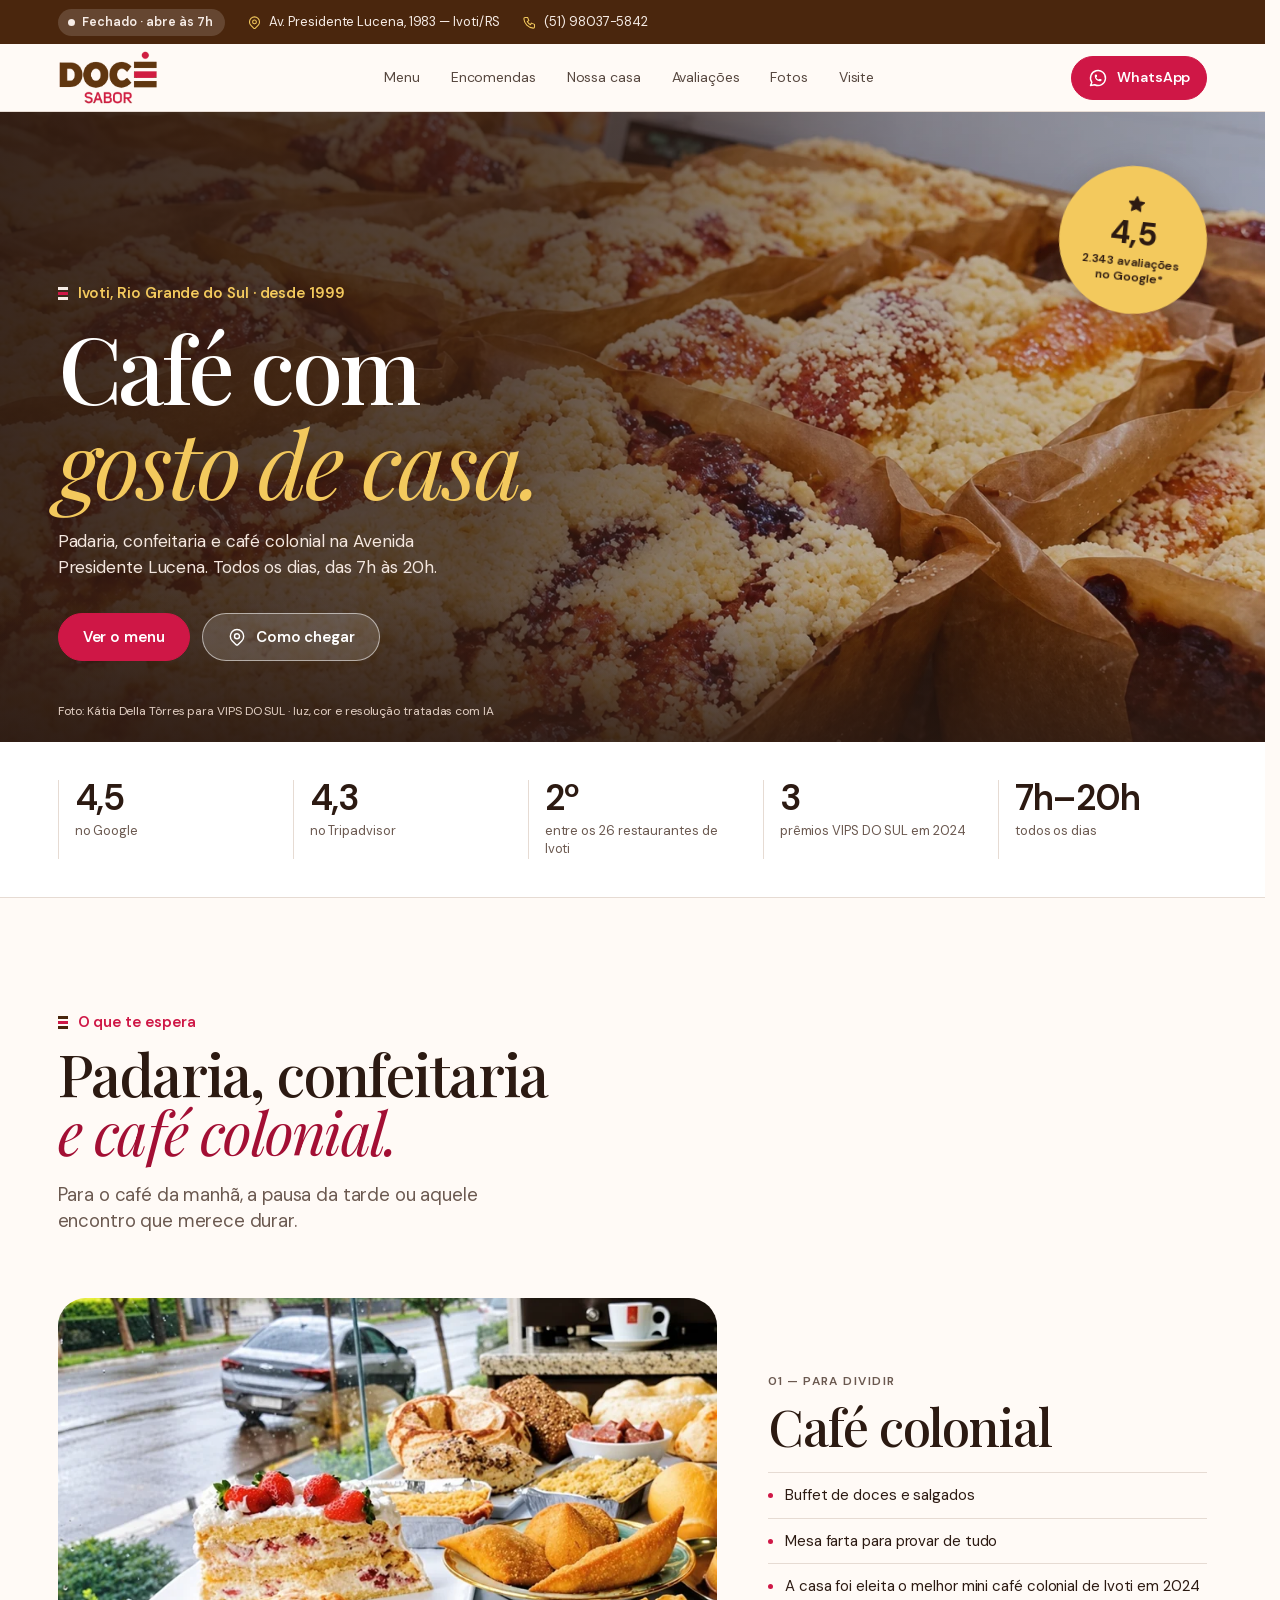
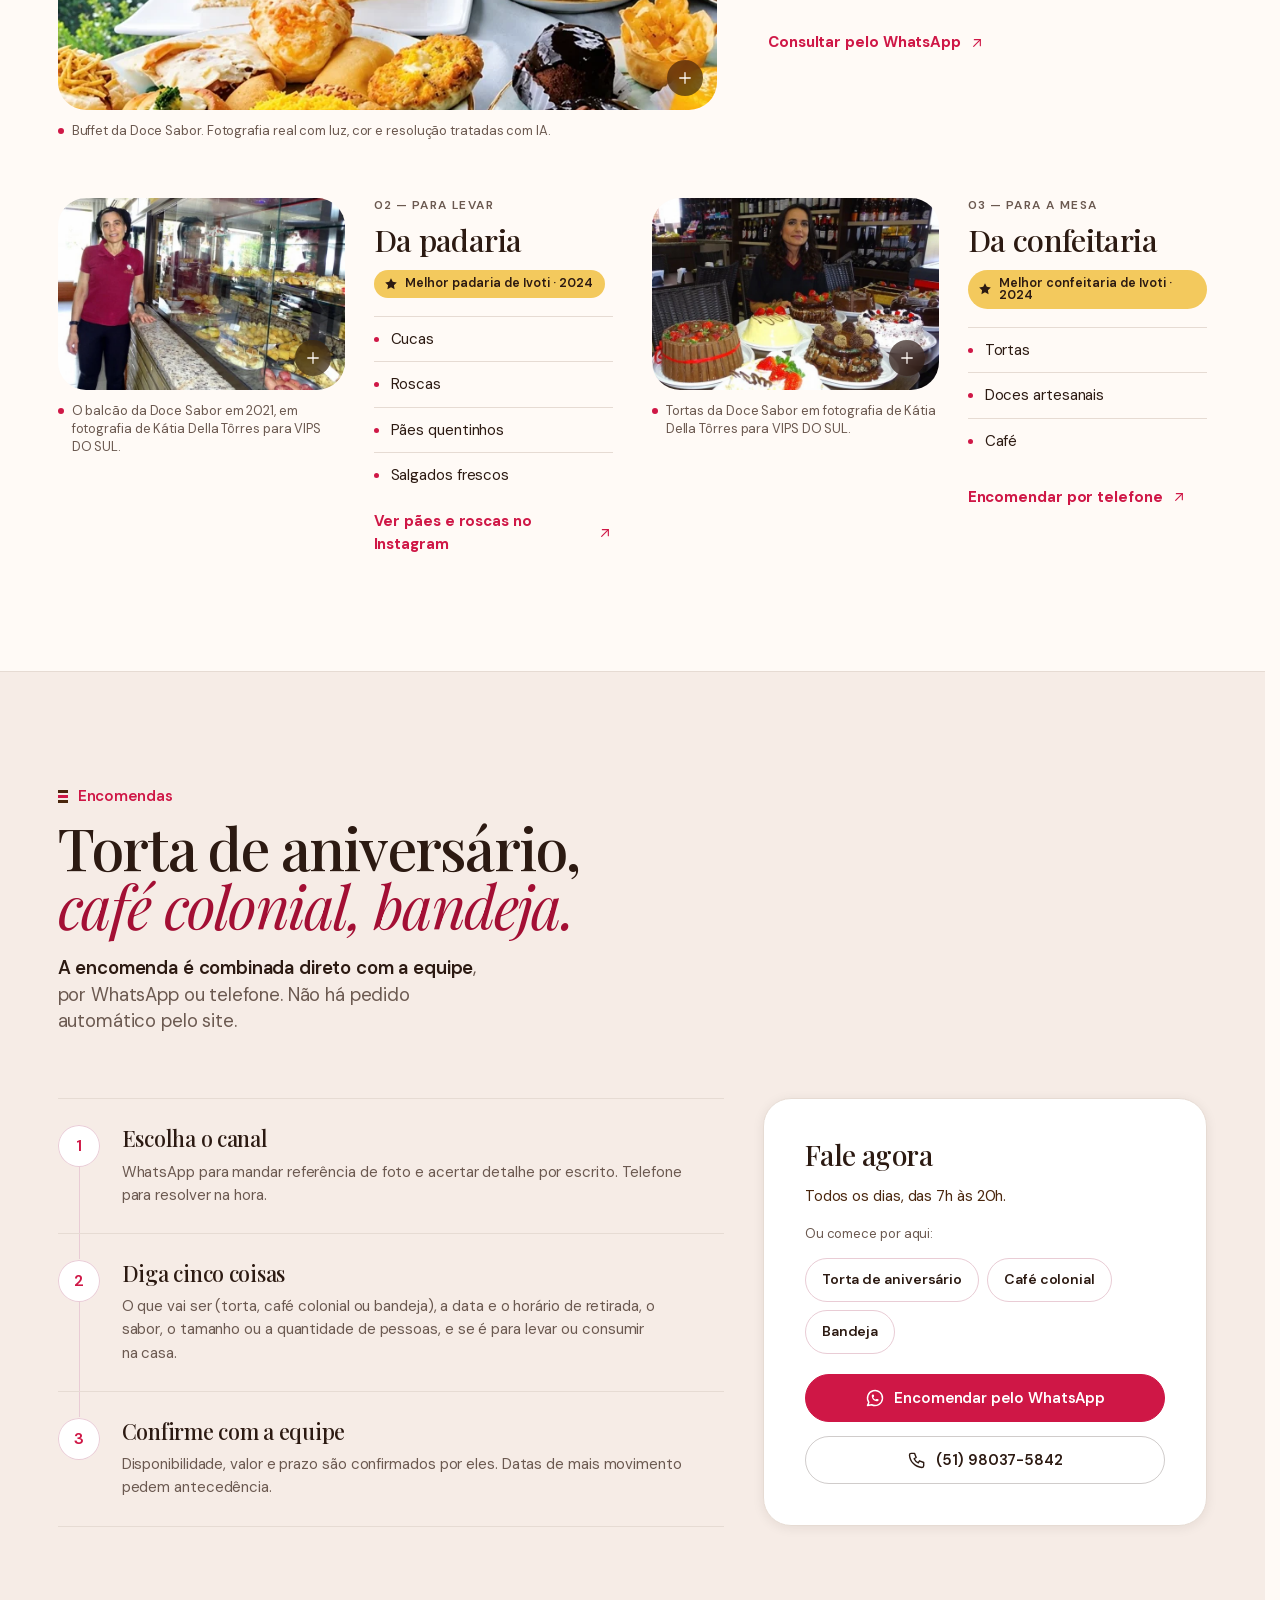
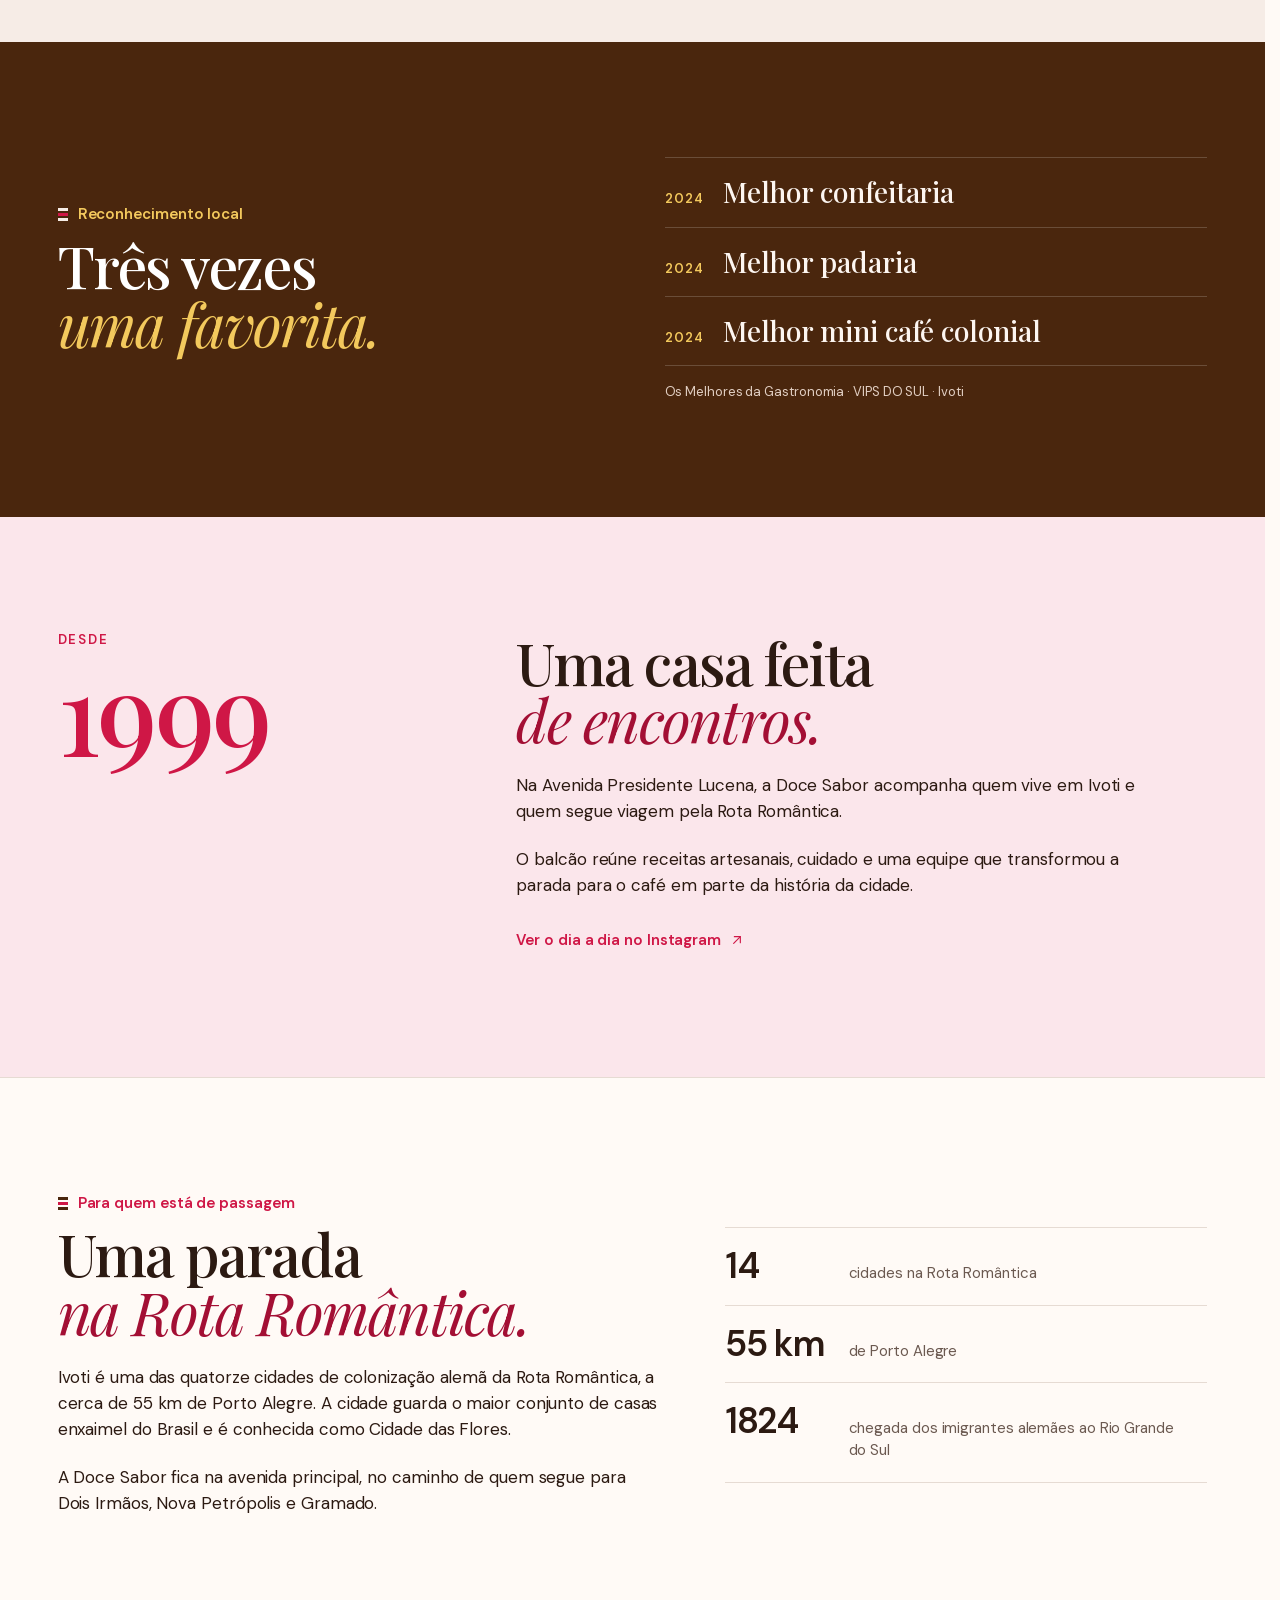
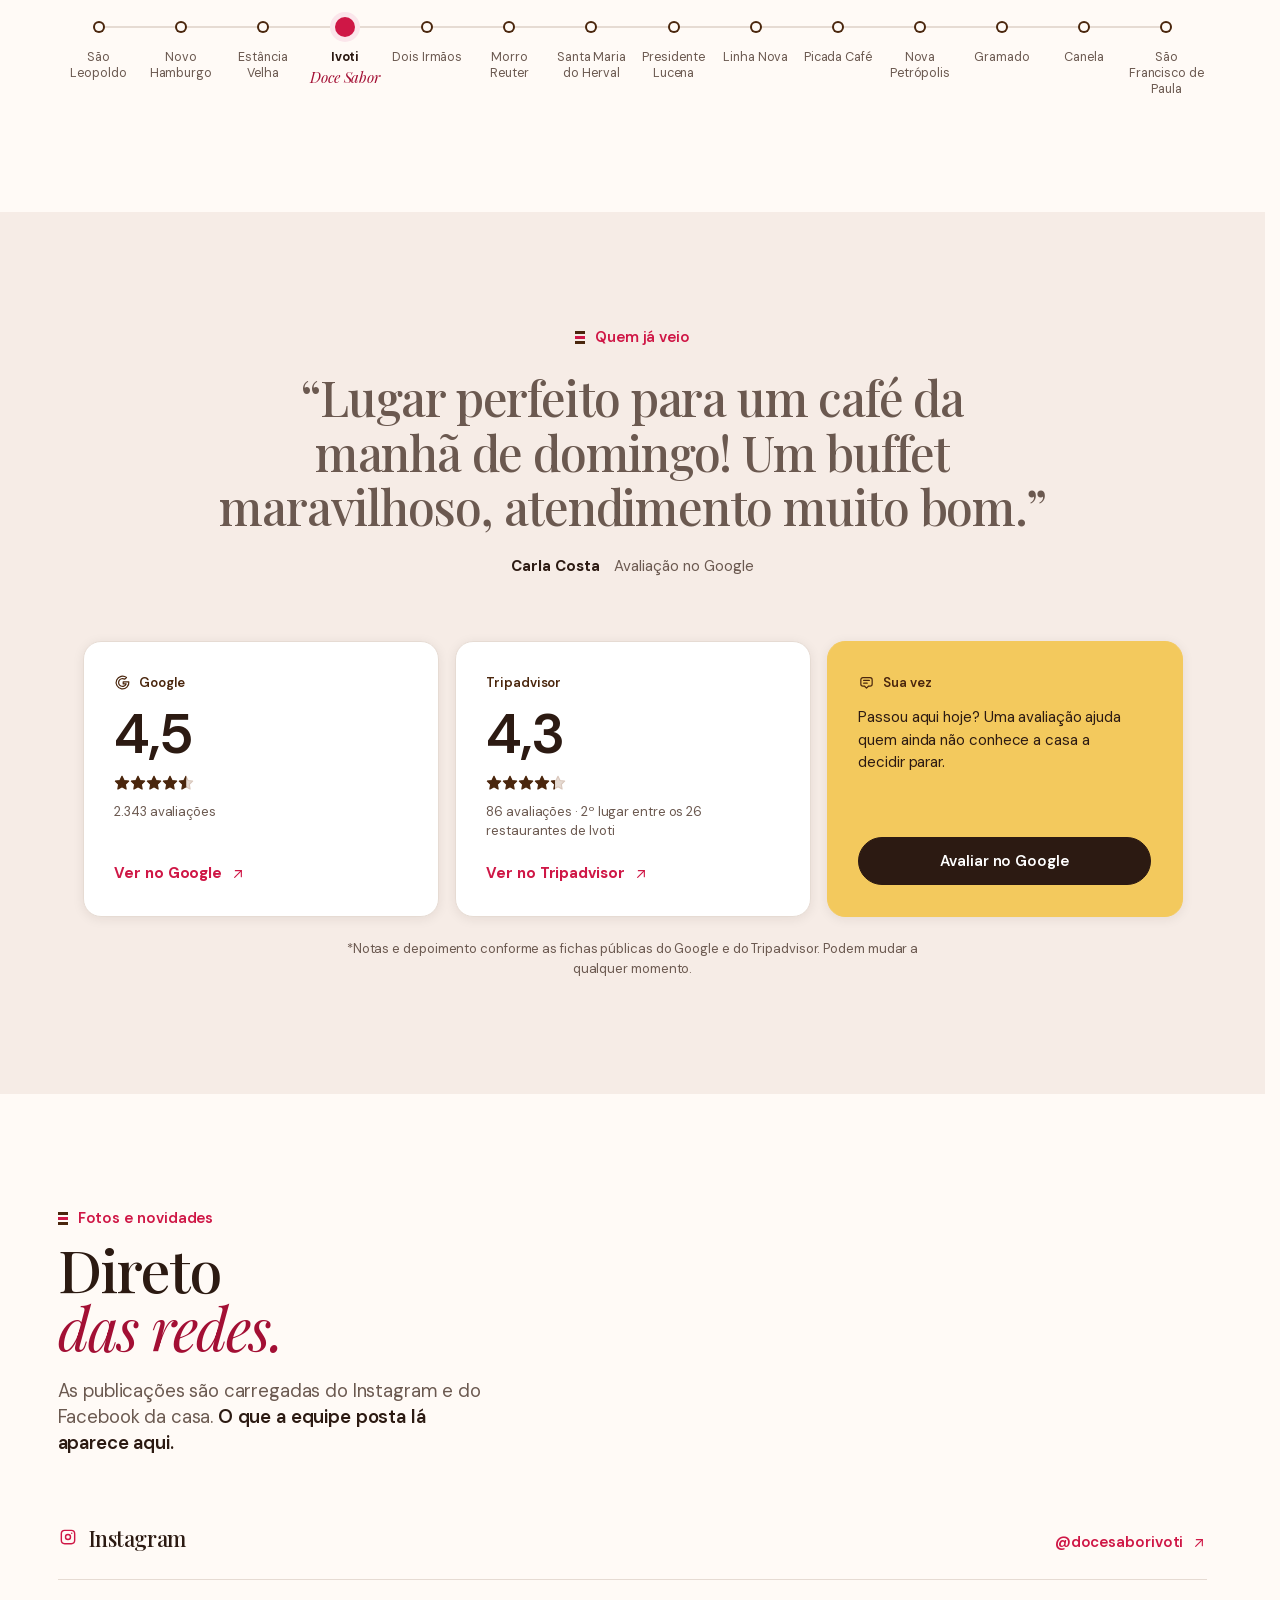
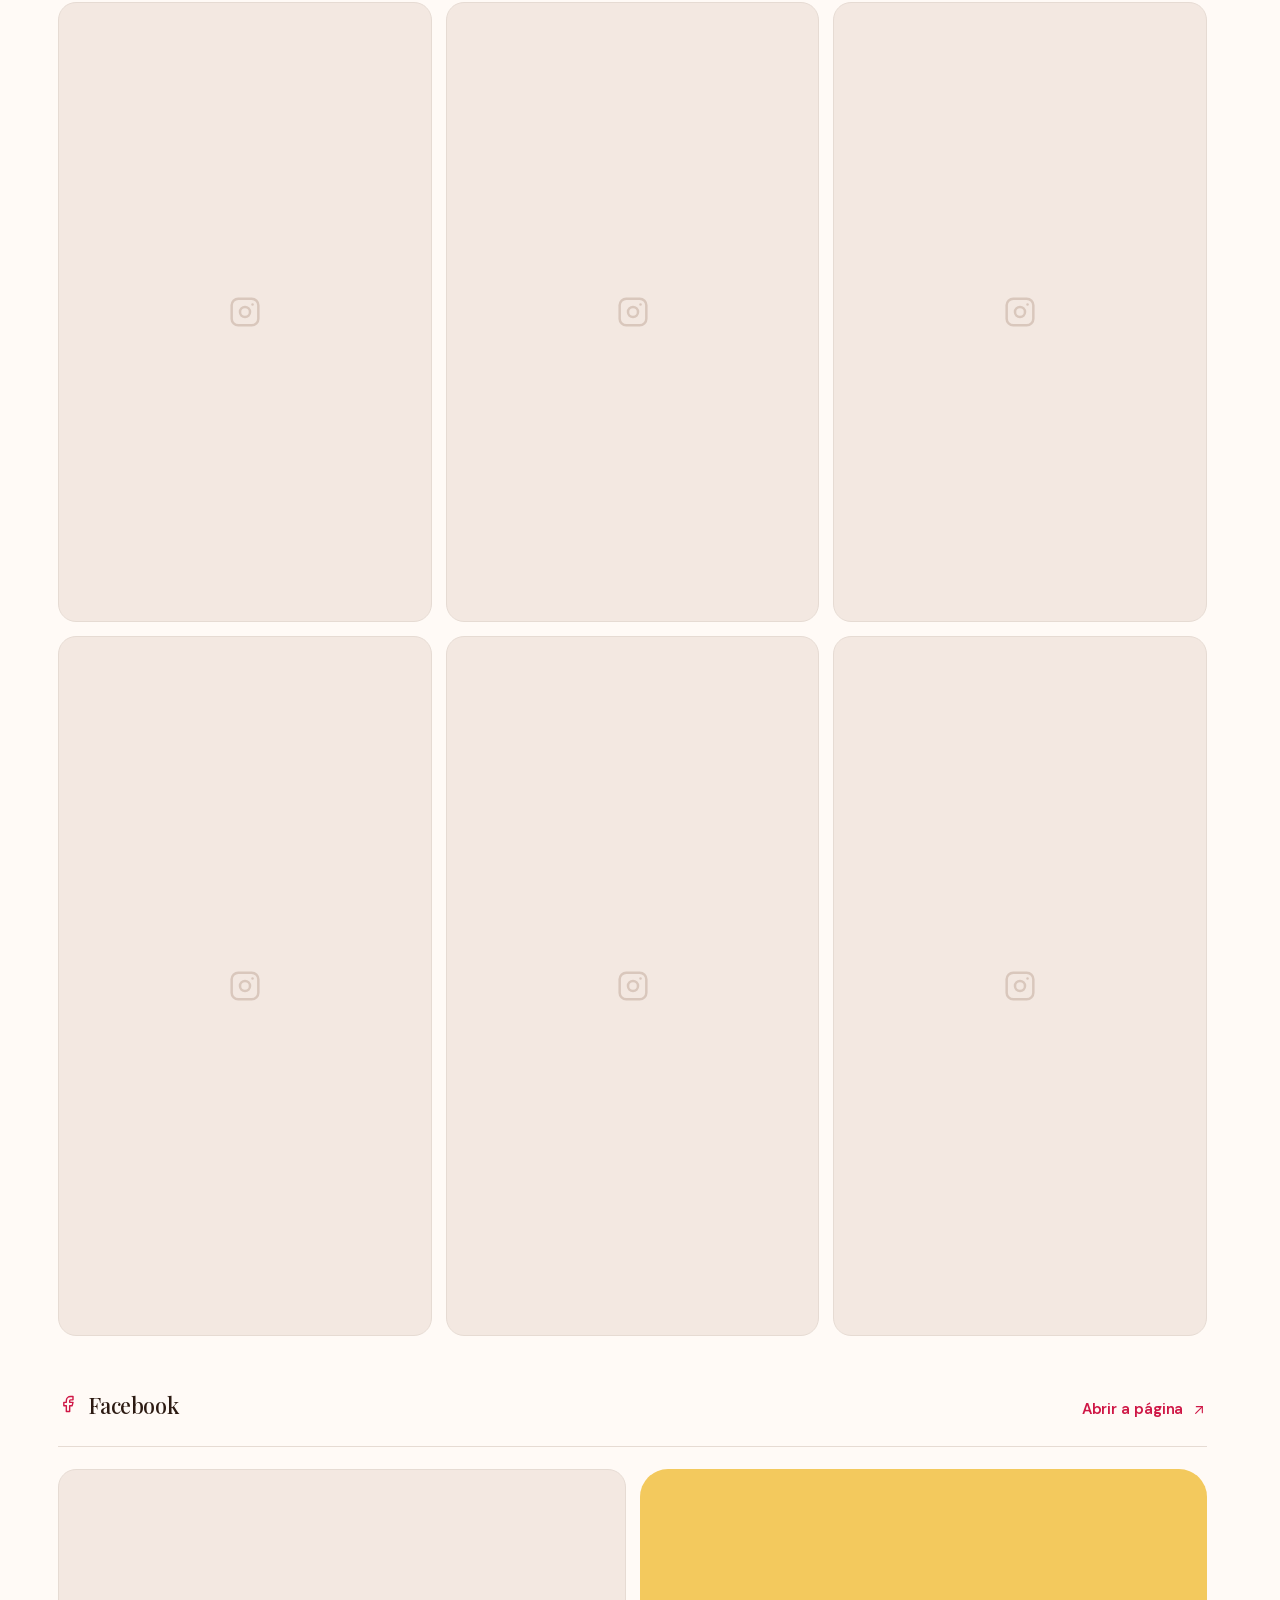
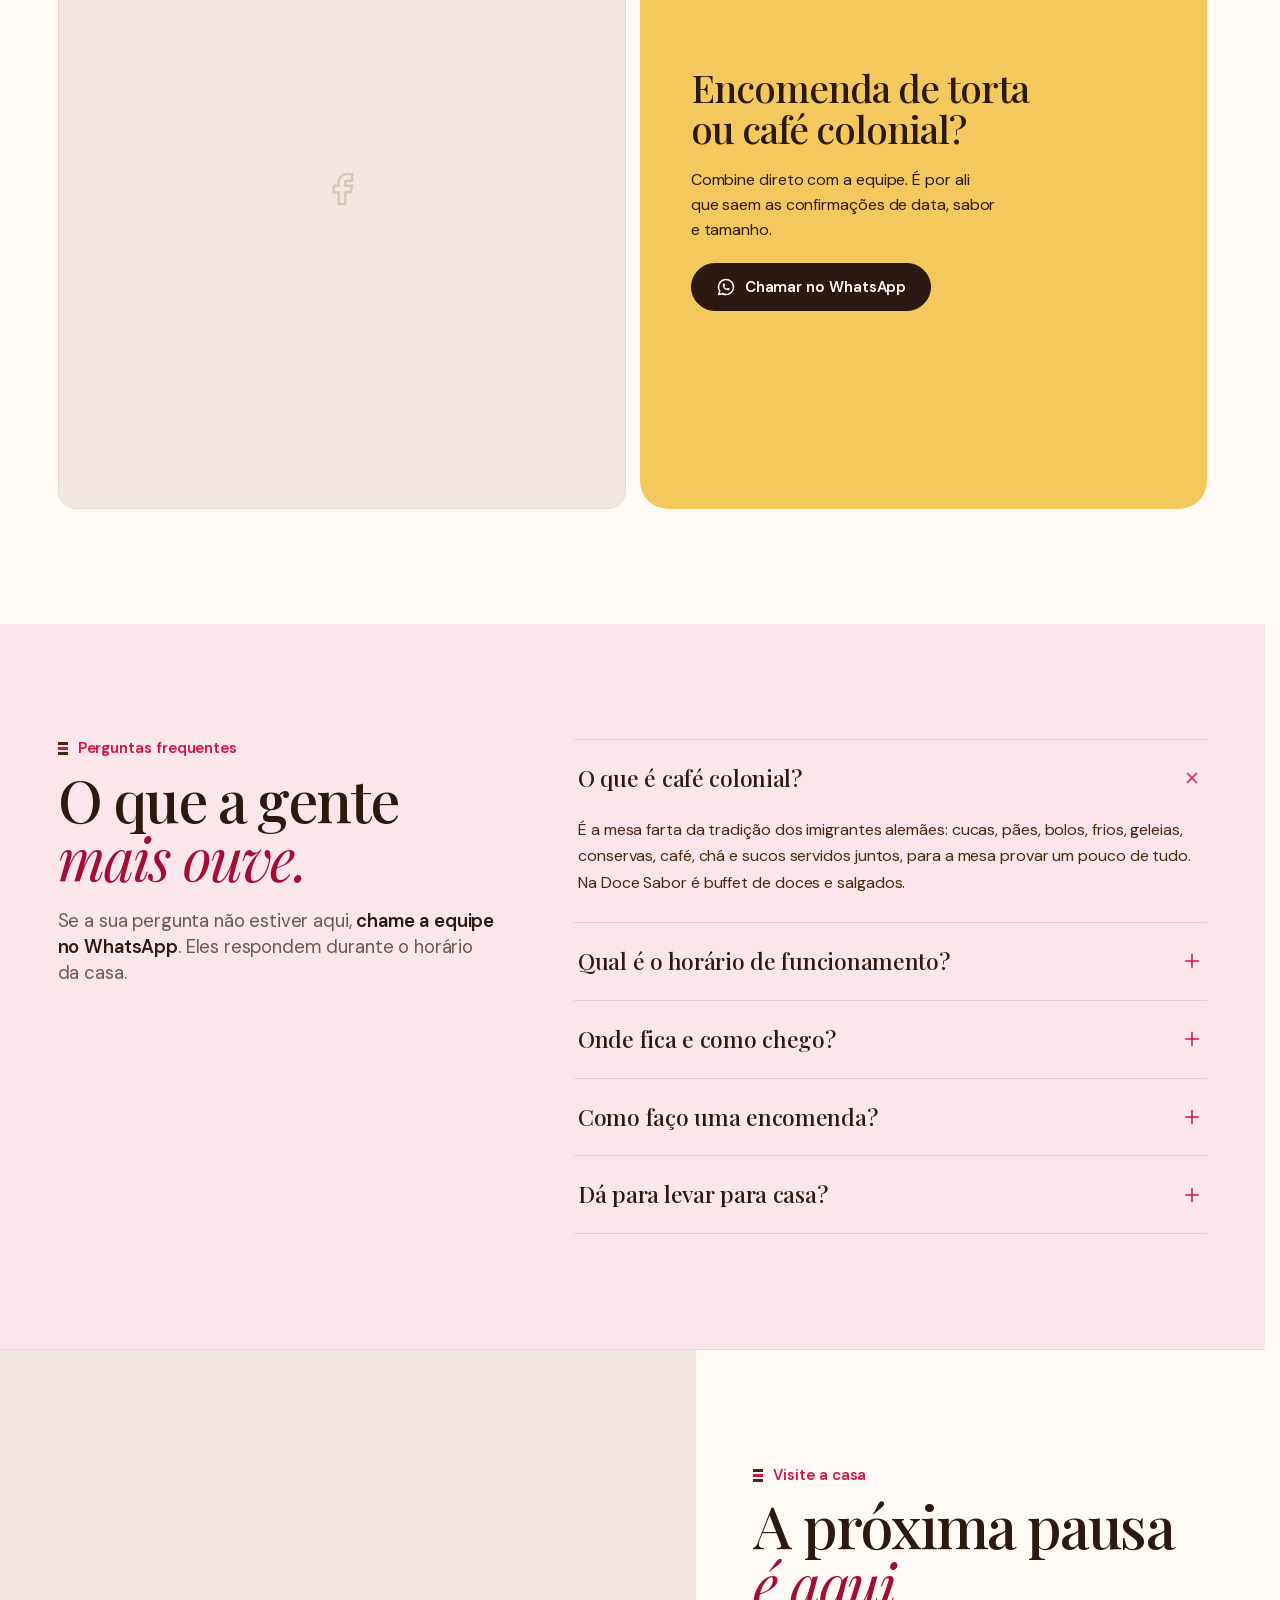
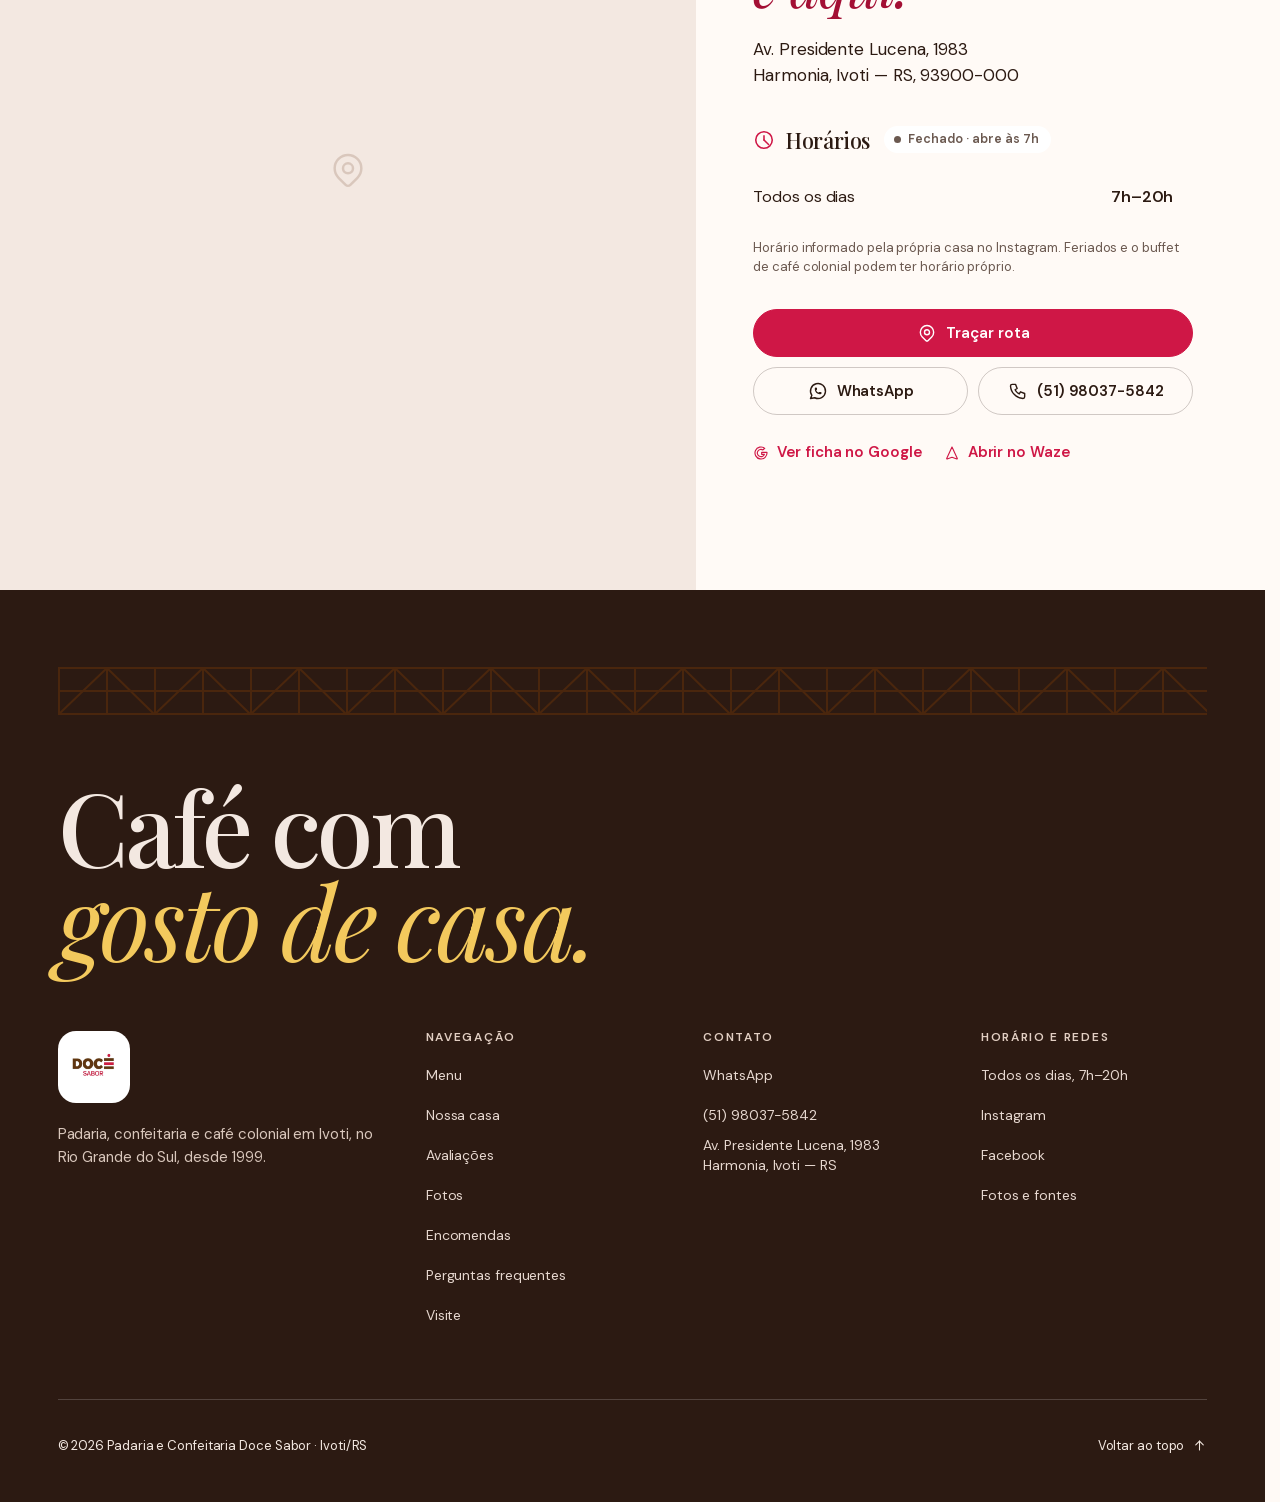
==== commit 9749607e: "Alinha as Perguntas, dá link real à padaria e acerta os dados para o Google - o título das Perguntas" ====
--- a/index.html
+++ b/index.html
@@ -18,8 +18,8 @@
   <meta property="og:type" content="website">
   <meta property="og:locale" content="pt_BR">
   <meta property="og:site_name" content="Doce Sabor Ivoti">
-  <meta property="og:title" content="Doce Sabor Ivoti | Padaria, confeitaria e cafe colonial">
-  <meta property="og:description" content="Cucas, doces artesanais, salgados e cafe colonial na Av. Presidente Lucena, 1983 - Ivoti/RS. 4,5 no Google.">
+  <meta property="og:title" content="Doce Sabor Ivoti | Padaria, confeitaria e café colonial">
+  <meta property="og:description" content="Cucas, doces artesanais, salgados e café colonial na Av. Presidente Lucena, 1983 — Ivoti/RS. 4,5 no Google.">
   <meta property="og:url" content="https://vicenzocamillo-a11y.github.io/doce-sabor-ivoti/">
   <meta property="og:image" content="https://vicenzocamillo-a11y.github.io/doce-sabor-ivoti/assets/og.jpg">
   <meta property="og:image:type" content="image/jpeg">
@@ -47,13 +47,12 @@
     "@type": "Bakery",
     "name": "Padaria e Confeitaria Doce Sabor",
     "alternateName": "Doce Sabor Ivoti",
-    "description": "Padaria, confeitaria e cafe colonial em Ivoti/RS. Cucas, tortas, paes, salgados, doces e buffet de cafe colonial.",
+    "description": "Padaria, confeitaria e café colonial em Ivoti/RS. Cucas, tortas, pães, salgados, doces e buffet de café colonial.",
     "url": "https://vicenzocamillo-a11y.github.io/doce-sabor-ivoti/",
     "image": "https://vicenzocamillo-a11y.github.io/doce-sabor-ivoti/assets/cucas.webp",
     "logo": "https://vicenzocamillo-a11y.github.io/doce-sabor-ivoti/assets/logo-oficial.jpg",
     "telephone": "+5551980375842",
-    "priceRange": "$$",
-    "servesCuisine": ["Padaria", "Confeitaria", "Cafe colonial"],
+    "servesCuisine": ["Padaria", "Confeitaria", "Café colonial"],
     "currenciesAccepted": "BRL",
     "address": {
       "@type": "PostalAddress",
@@ -71,16 +70,10 @@
         "closes": "20:00"
       }
     ],
-    "aggregateRating": {
-      "@type": "AggregateRating",
-      "ratingValue": "4.5",
-      "reviewCount": "2343",
-      "bestRating": "5"
-    },
     "award": [
-      "Melhor confeitaria - Os Melhores da Gastronomia, VIPS DO SUL, Ivoti, 2024",
-      "Melhor padaria - Os Melhores da Gastronomia, VIPS DO SUL, Ivoti, 2024",
-      "Melhor mini cafe colonial - Os Melhores da Gastronomia, VIPS DO SUL, Ivoti, 2024"
+      "Melhor confeitaria — Os Melhores da Gastronomia, VIPS DO SUL, Ivoti, 2024",
+      "Melhor padaria — Os Melhores da Gastronomia, VIPS DO SUL, Ivoti, 2024",
+      "Melhor mini café colonial — Os Melhores da Gastronomia, VIPS DO SUL, Ivoti, 2024"
     ],
     "hasMap": "https://www.google.com/maps/search/?api=1&query=Padaria+e+Confeitaria+Doce+Sabor+Av+Pres+Lucena+1983+Ivoti+RS",
     "sameAs": [
@@ -116,7 +109,7 @@
         "name": "Onde fica e como chego?",
         "acceptedAnswer": {
           "@type": "Answer",
-          "text": "Av. Presidente Lucena, 1983, bairro Harmonia, Ivoti/RS, CEP 93900-000. Fica na avenida principal da cidade. O botão \"Traçar rota\" abre o caminho no Google Maps, e há também link para o Waze."
+          "text": "Av. Presidente Lucena, 1983, bairro Harmonia, Ivoti/RS, CEP 93900-000. Fica na avenida principal da cidade. O botão “Traçar rota” abre o caminho no Google Maps, e há também link para o Waze."
         }
       },
       {
@@ -233,6 +226,7 @@
           <h3>Da padaria</h3>
           <span class="dish-award"><svg class="icon" aria-hidden="true"><use href="assets/icons.svg#star"/></svg>Melhor padaria de Ivoti · 2024</span>
           <ul class="dish-list"><li>Cucas</li><li>Roscas</li><li>Pães quentinhos</li><li>Salgados frescos</li></ul>
+          <a class="link link-strong" href="https://www.instagram.com/reel/DGBcKmetGy_/" target="_blank" rel="noopener noreferrer">Ver pães e roscas no Instagram <svg class="icon" aria-hidden="true"><use href="assets/icons.svg#arrow-up-right"/></svg></a>
         </div>
       </article>
       <article class="dish">
@@ -422,7 +416,7 @@
         </details>
         <details class="faq-item">
           <summary><span>Onde fica e como chego?</span><svg class="icon" aria-hidden="true"><use href="assets/icons.svg#plus"/></svg></summary>
-          <div class="faq-answer"><p>Av. Presidente Lucena, 1983, bairro Harmonia, Ivoti/RS, CEP 93900-000. Fica na avenida principal da cidade. O botão "Traçar rota" abre o caminho no Google Maps, e há também link para o Waze.</p></div>
+          <div class="faq-answer"><p>Av. Presidente Lucena, 1983, bairro Harmonia, Ivoti/RS, CEP 93900-000. Fica na avenida principal da cidade. O botão “Traçar rota” abre o caminho no Google Maps, e há também link para o Waze.</p></div>
         </details>
         <details class="faq-item">
           <summary><span>Como faço uma encomenda?</span><svg class="icon" aria-hidden="true"><use href="assets/icons.svg#plus"/></svg></summary>
--- a/style.css
+++ b/style.css
@@ -52,6 +52,12 @@
   --layers-dark:linear-gradient(var(--cocoa) 0 3px,transparent 3px 5px,var(--pink) 5px 8px,transparent 8px 10px,var(--cocoa) 10px 13px);
   --layers-light:linear-gradient(var(--cream) 0 3px,transparent 3px 5px,var(--pink) 5px 8px,transparent 8px 10px,var(--cream) 10px 13px);
   --enxaimel:url("data:image/svg+xml,%3Csvg xmlns='http://www.w3.org/2000/svg' width='96' height='48' fill='none' stroke='%23000' stroke-width='2'%3E%3Cpath d='M0 1h96M0 47h96M0 24h96M1 0v48M49 0v48M1 47 49 1M49 1l47 46'/%3E%3C/svg%3E");
+  /* Marca de quem vai aparecer no quadro, no fundo dele: enquanto o embed
+     carrega, ou quando o navegador bloqueia rastreador de rede social, o
+     quadro diz o que e em vez de ficar um bloco vazio. Parada, sem brilho. */
+  --glifo-ig:url("data:image/svg+xml,%3Csvg xmlns='http://www.w3.org/2000/svg' viewBox='0 0 24 24' fill='none' stroke='%23000' stroke-width='1.5' stroke-linecap='round' stroke-linejoin='round'%3E%3Cpath d='M4 8a4 4 0 0 1 4-4h8a4 4 0 0 1 4 4v8a4 4 0 0 1-4 4H8a4 4 0 0 1-4-4z'/%3E%3Cpath d='M9 12a3 3 0 1 0 6 0a3 3 0 0 0-6 0'/%3E%3Cpath d='M16.5 7.5v.01'/%3E%3C/svg%3E");
+  --glifo-fb:url("data:image/svg+xml,%3Csvg xmlns='http://www.w3.org/2000/svg' viewBox='0 0 24 24' fill='none' stroke='%23000' stroke-width='1.5' stroke-linecap='round' stroke-linejoin='round'%3E%3Cpath d='M7 10v4h3v7h4v-7h3l1-4h-4V8a1 1 0 0 1 1-1h3V3h-3a5 5 0 0 0-5 5v2H7'/%3E%3C/svg%3E");
+  --glifo-pin:url("data:image/svg+xml,%3Csvg xmlns='http://www.w3.org/2000/svg' viewBox='0 0 24 24' fill='none' stroke='%23000' stroke-width='1.5' stroke-linecap='round' stroke-linejoin='round'%3E%3Cpath d='M9 11a3 3 0 1 0 6 0a3 3 0 0 0-6 0'/%3E%3Cpath d='M17.657 16.657l-4.243 4.243a2 2 0 0 1-2.827 0l-4.244-4.243a8 8 0 1 1 11.314 0'/%3E%3C/svg%3E");
   --serif:'Playfair Display',Georgia,serif;
   --sans:'DM Sans',system-ui,sans-serif;
   --focus:var(--pink);
@@ -150,7 +156,7 @@
 /* logo-topo.png: o desenho de logo-oficial.jpg recortado, sem fundo e nas
    tintas exatas da logo (4,5KB; refaca com ferramentas/gera-logo-topo.py);
    no vidro, o JPG mostrava a caixa branca. */
-.logo{display:block;width:112px}
+.logo{display:block;width:100px}
 .logo img{width:100%;height:auto}
 .topbar nav{display:flex;align-items:center;justify-content:center;gap:clamp(16px,2.4vw,36px);font-size:14px}
 /* Alvo de 44px nos dois sentidos: 4px de folga de cada lado, devolvidos pela
@@ -350,6 +356,10 @@
 .reel-grid{--embed-h:700px;margin-top:var(--gap)}
 .ig-post,.reel-post,.fb-frame{position:relative;height:var(--embed-h);background:var(--bone);border:1px solid var(--line);border-radius:var(--r-card);overflow:hidden}
 .fb-frame{--embed-h:640px}
+.ig-post,.reel-post{--glifo:var(--glifo-ig)}
+.fb-frame{--glifo:var(--glifo-fb)}
+.visit-map{--glifo:var(--glifo-pin)}
+:is(.ig-post,.reel-post,.fb-frame,.visit-map)::before{content:"";position:absolute;inset:0;margin:auto;width:40px;height:40px;background:var(--sand);-webkit-mask:var(--glifo) center/contain no-repeat;mask:var(--glifo) center/contain no-repeat}
 .visit-map{position:relative;min-height:620px;background:var(--bone)}
 .ig-post iframe,.reel-post iframe,.fb-frame iframe,.visit-map iframe{position:absolute;inset:0;width:100%;height:100%;border:0;display:block;transition:opacity 400ms var(--ease-out)}
 /* Mesmo contrato das fotos: so esconde o que o script marcou para esperar. */
@@ -365,7 +375,9 @@
 /* ---------- perguntas frequentes ---------- */
 .faq{background:var(--blush)}
 .faq-inner{display:grid;grid-template-columns:minmax(0,5fr) minmax(0,7fr);gap:clamp(30px,5vw,72px);align-items:start}
-.faq-inner .section-head{position:sticky;top:calc(var(--topbar-h) + 32px);margin-bottom:0}
+/* margin-inline:0 porque margem auto em item de grade vira largura justa e
+   centrada: o titulo caia 17px para dentro da linha das outras secoes. */
+.faq-inner .section-head{position:sticky;top:calc(var(--topbar-h) + 32px);margin-bottom:0;margin-inline:0}
 .faq-list{border-top:1px solid var(--line-blush)}
 .faq-item{border-bottom:1px solid var(--line-blush)}
 .faq-item summary{display:flex;align-items:center;justify-content:space-between;gap:20px;padding:24px 4px;cursor:pointer;list-style:none;font:500 clamp(20px,1.8vw,25px)/1.25 var(--serif);letter-spacing:-.012em;transition:color var(--t-hover) ease}
@@ -469,7 +481,7 @@
   .utility-addr{overflow:hidden;text-overflow:ellipsis;white-space:nowrap}
   .utility-city{display:none}
   .topbar{grid-template-columns:1fr auto;gap:10px}
-  .logo{width:96px}
+  .logo{width:84px}
   .topbar nav,.topbar-cta{display:none}
   /* O botao so aparece depois que o script o liga (.is-ready): sem script, nada
      de botao morto; a navegacao do rodape continua ao alcance. */
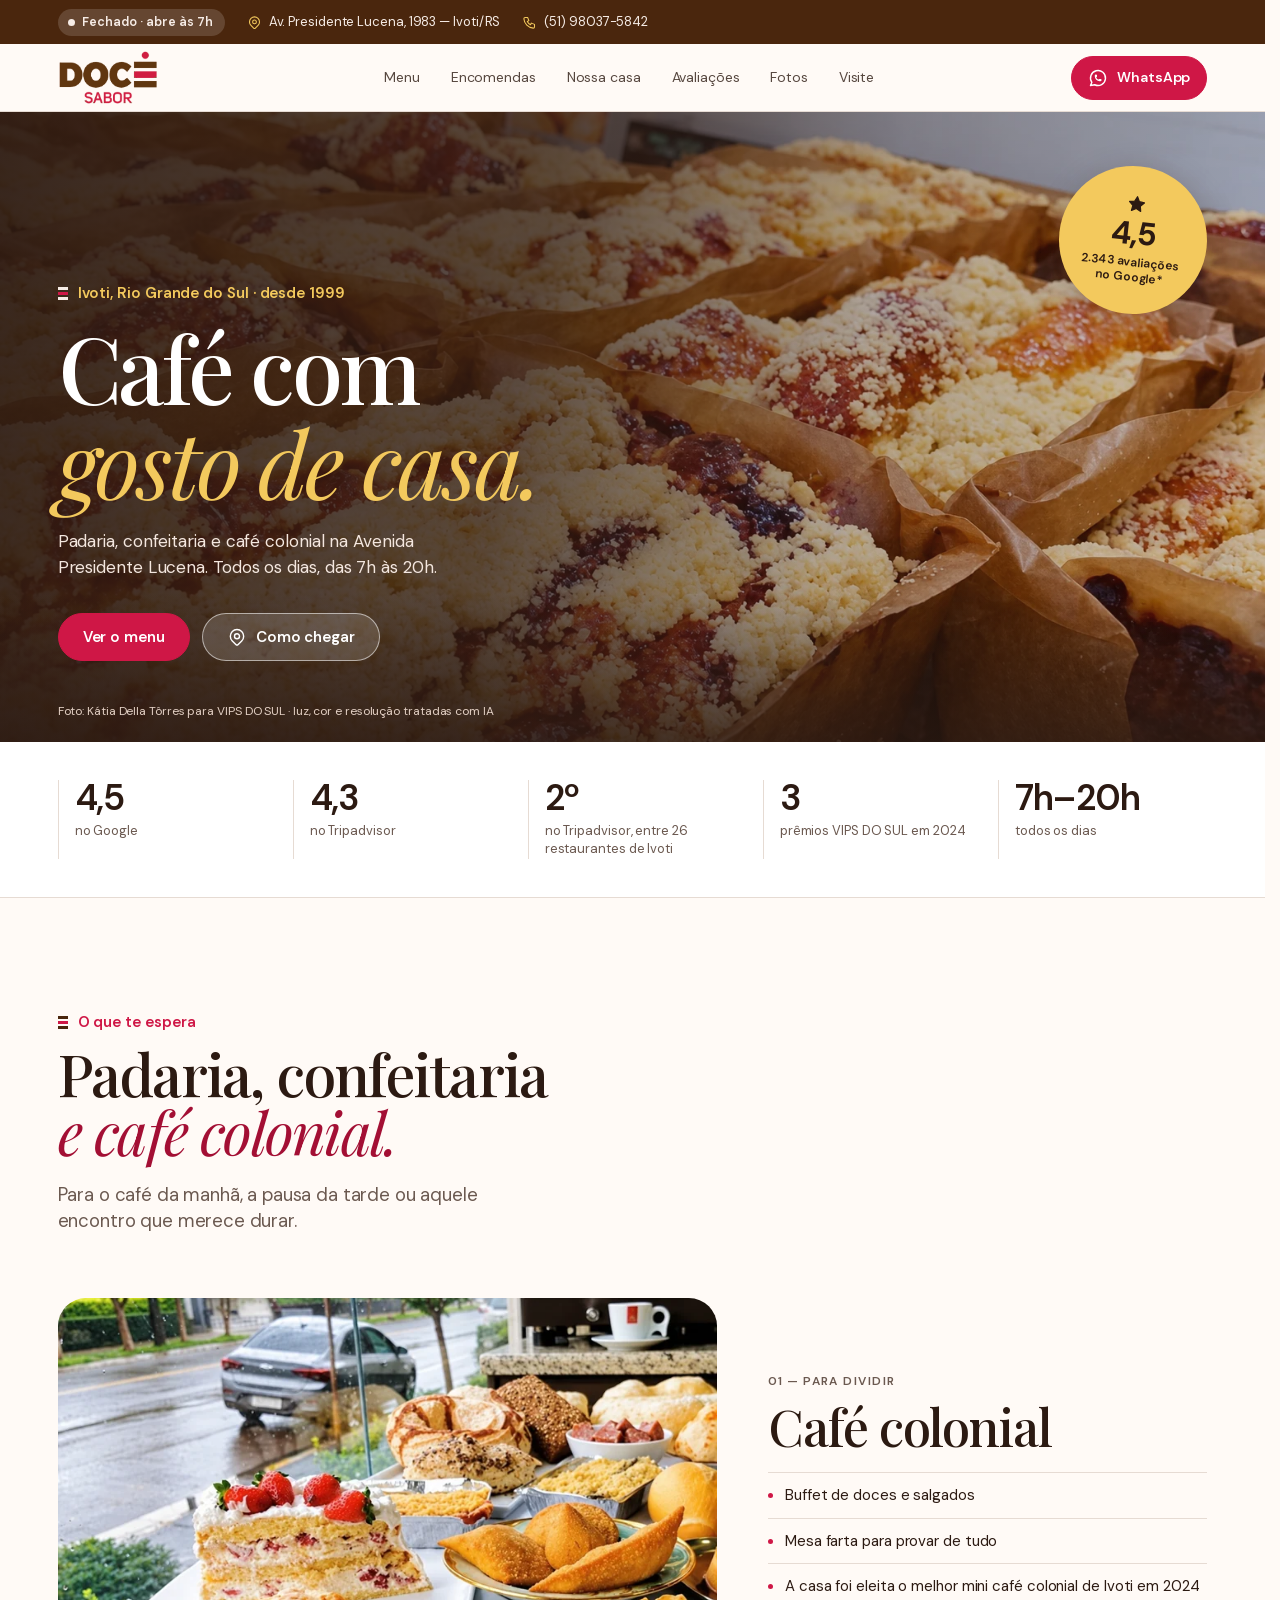
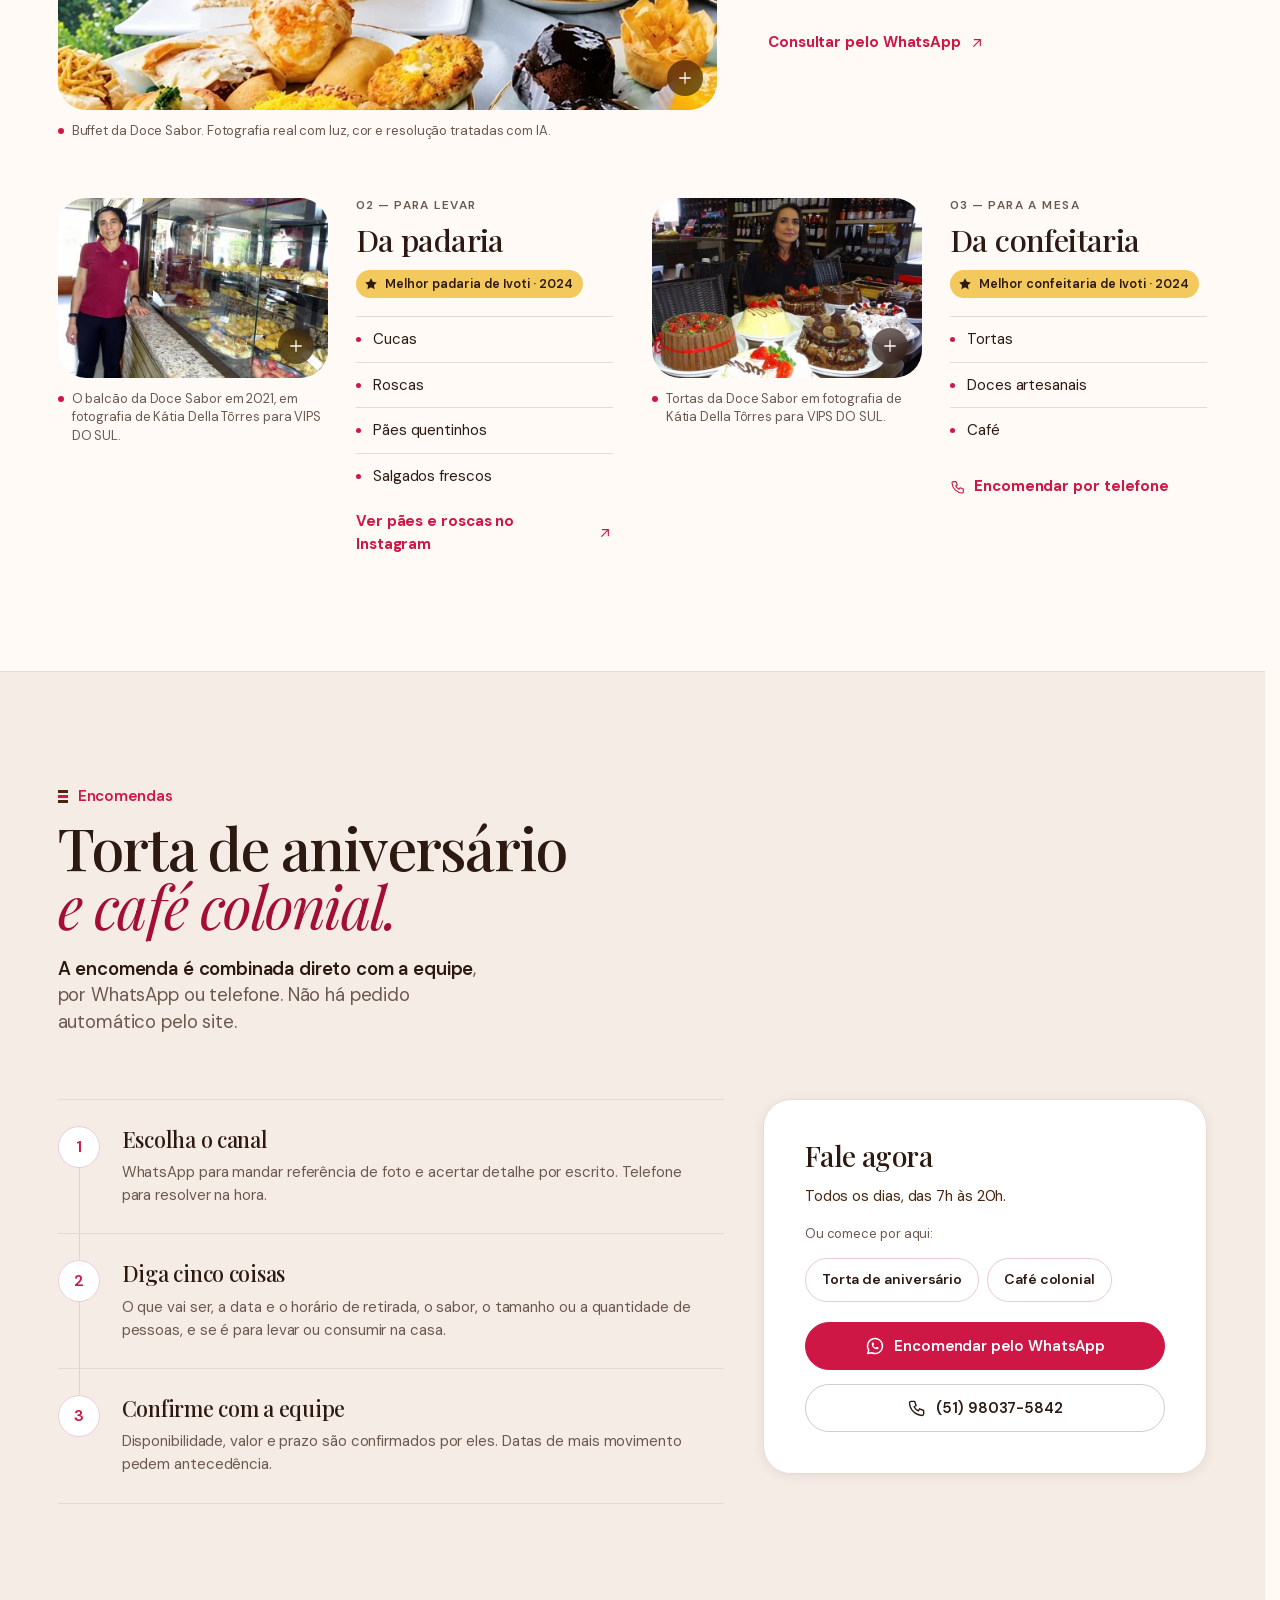
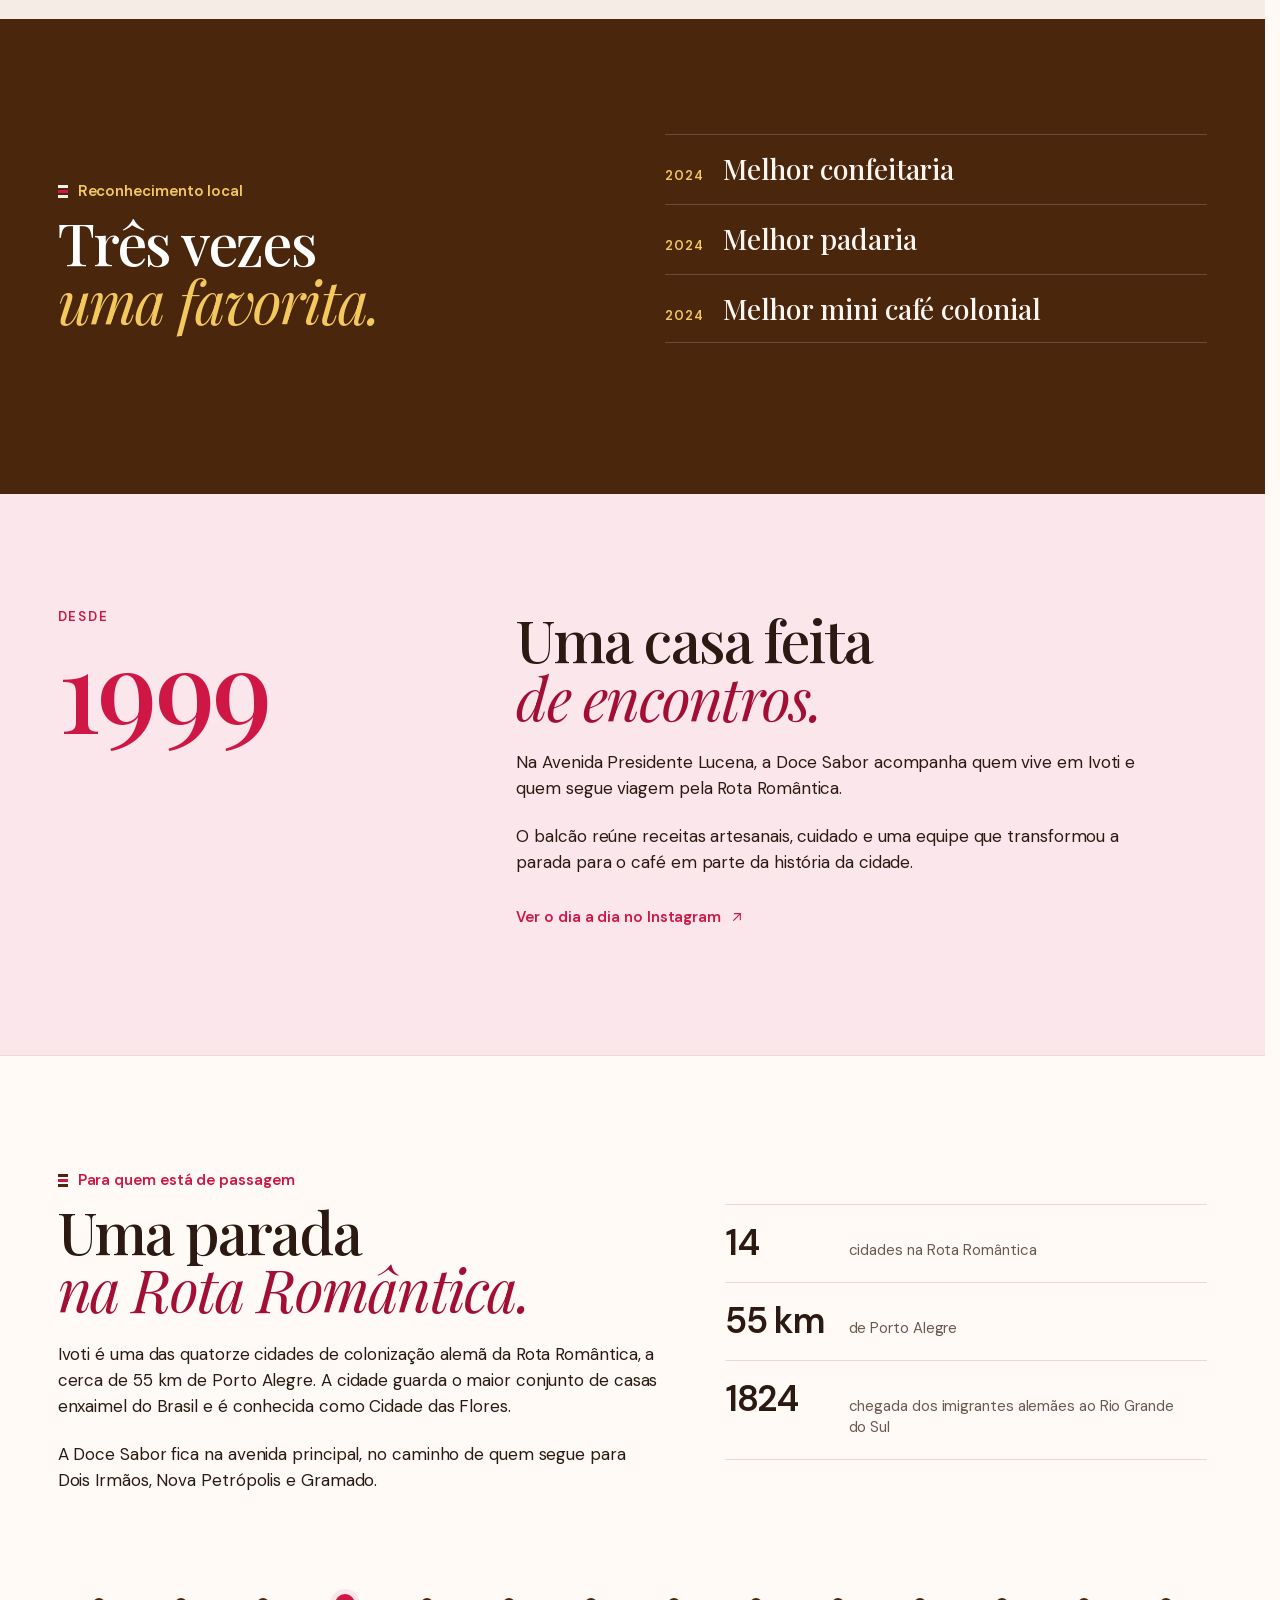
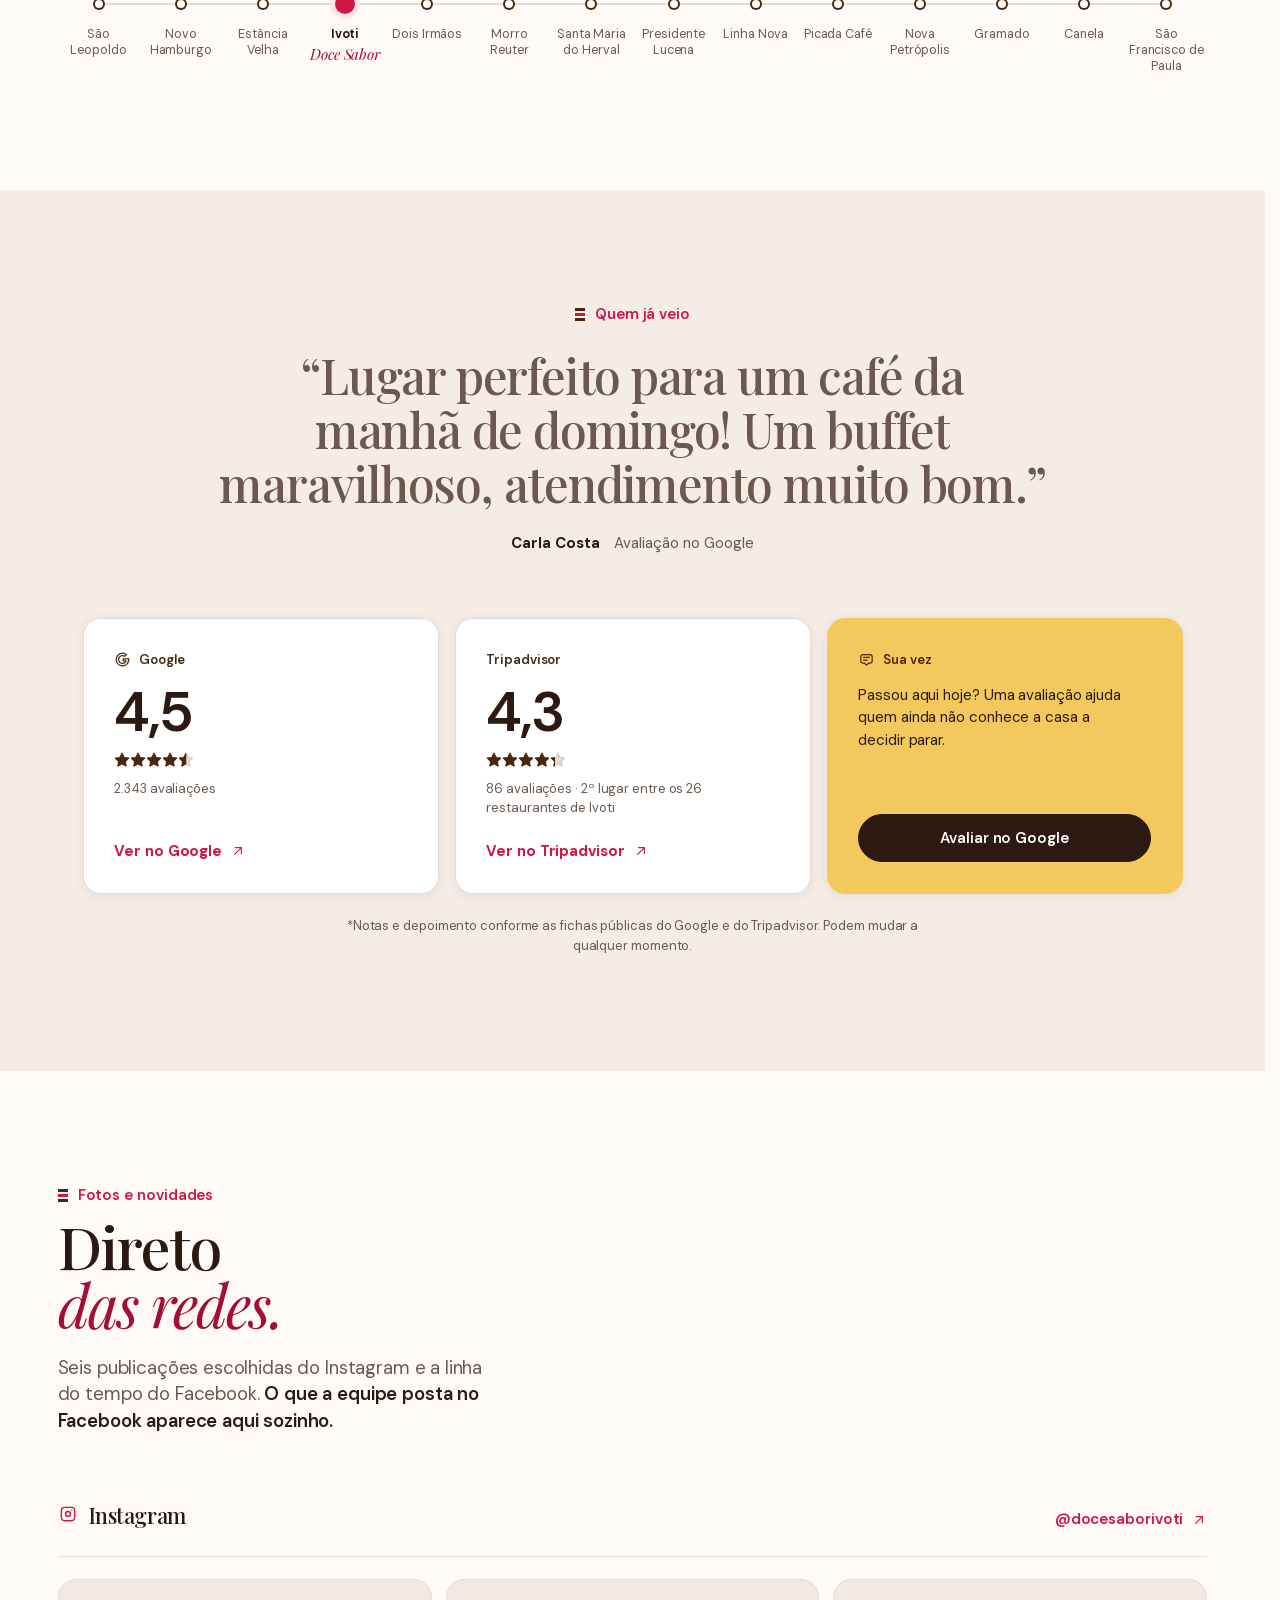
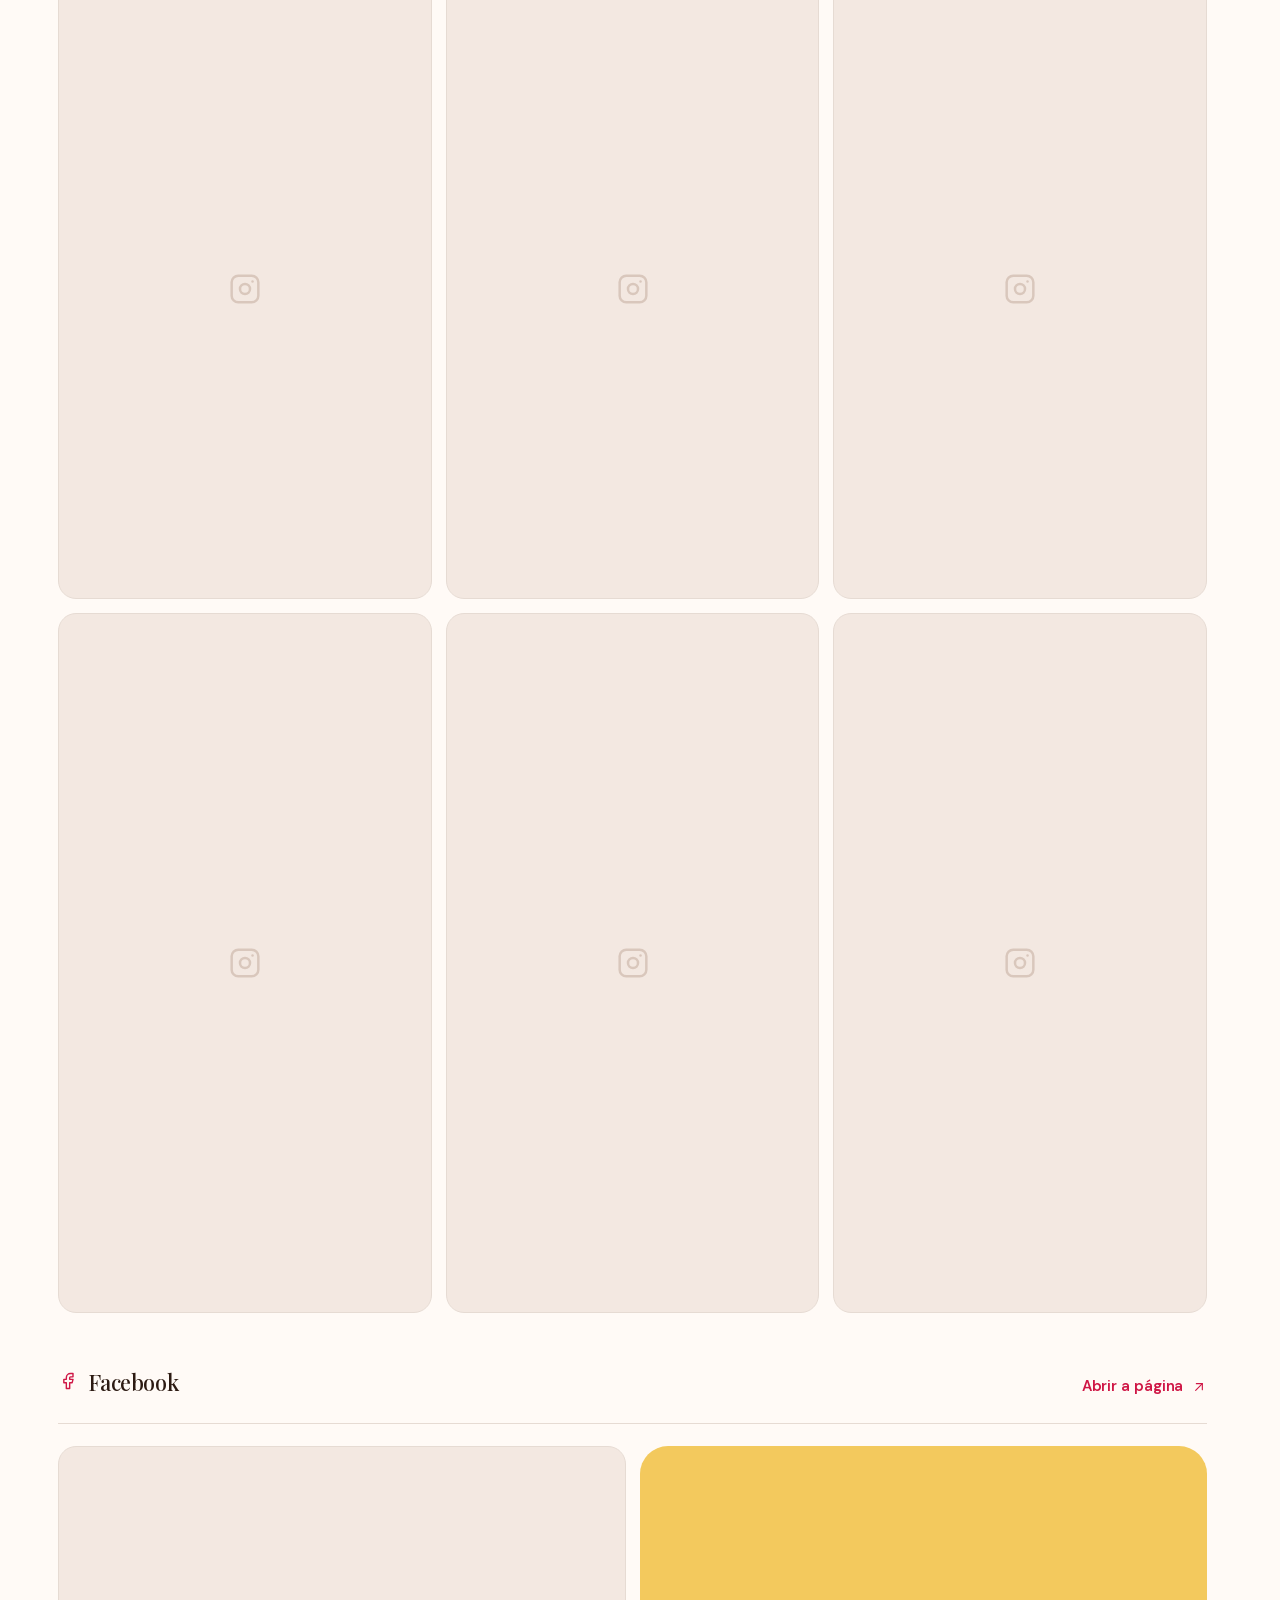
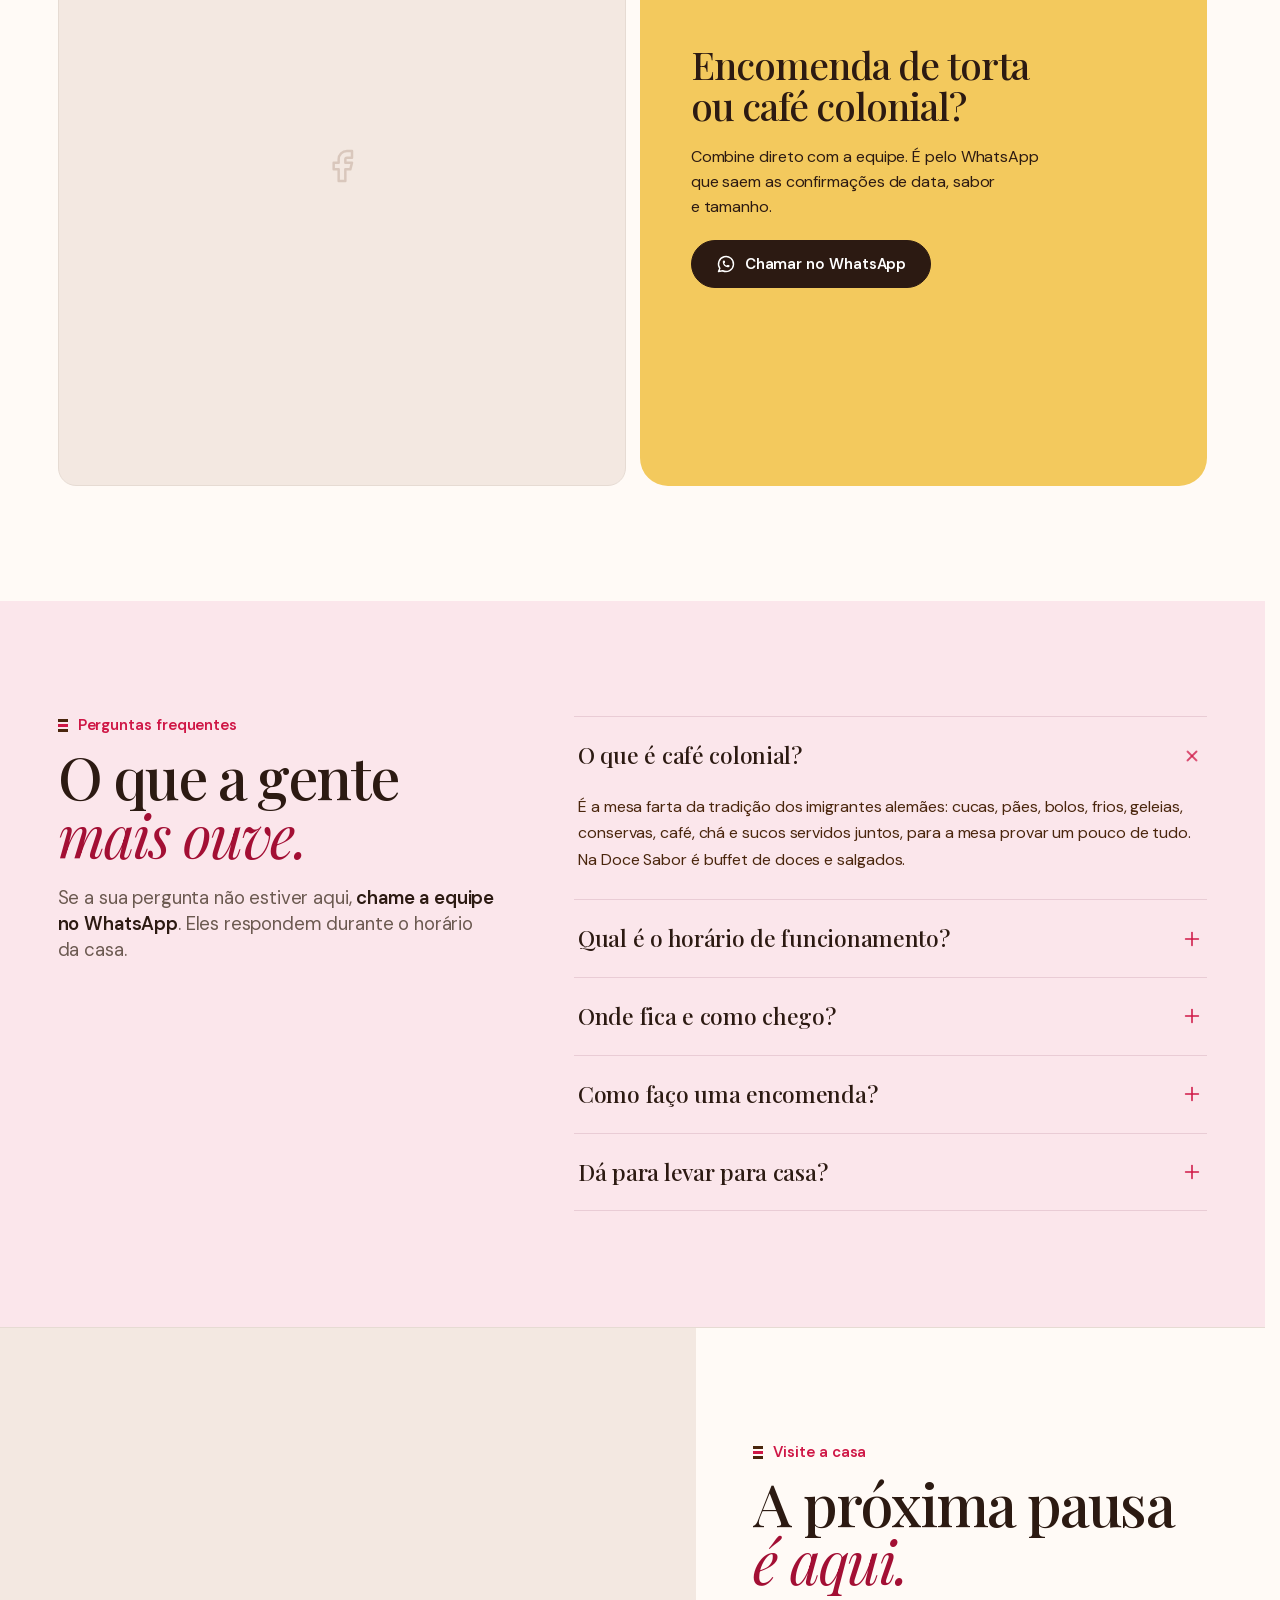
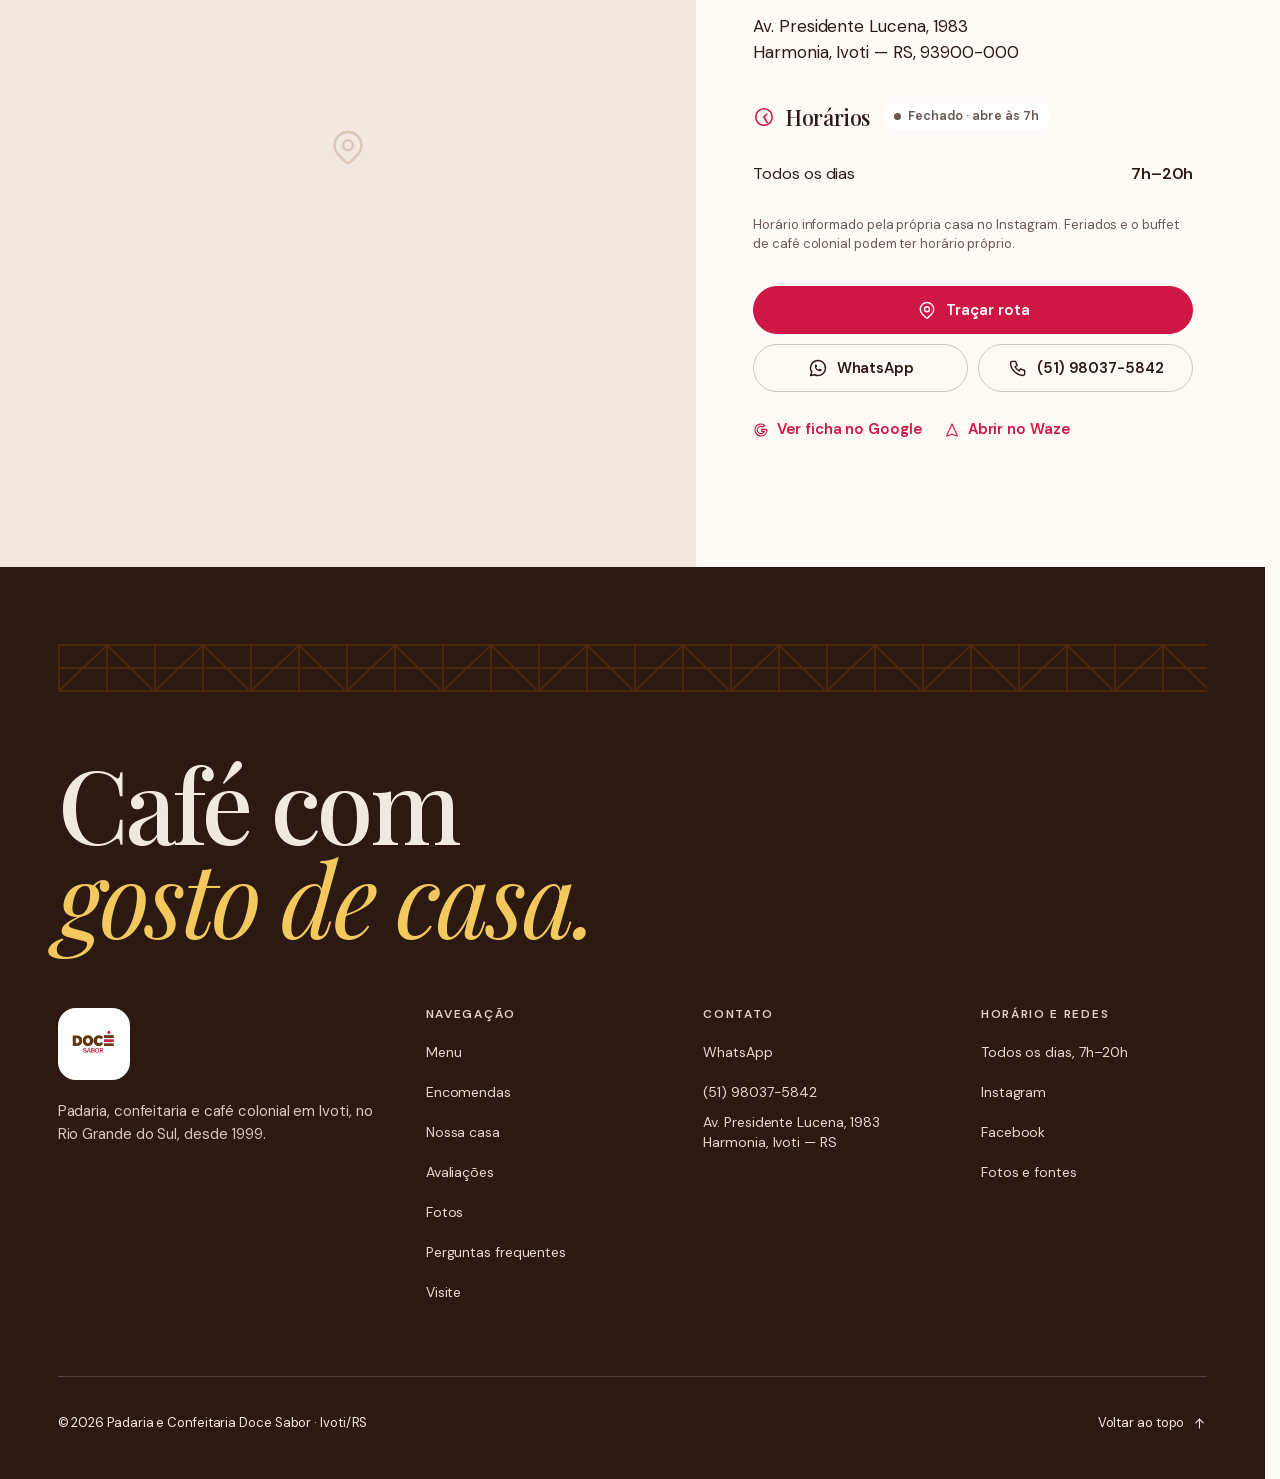
==== commit 4e80ffa6: "Corrige os 49 achados confirmados da verificação por sete lentes Sete revisores independentes (visua" ====
--- a/index.html
+++ b/index.html
@@ -117,7 +117,7 @@
         "name": "Como faço uma encomenda?",
         "acceptedAnswer": {
           "@type": "Answer",
-          "text": "Por WhatsApp ou telefone, informando a data e o horário de retirada, o sabor, o tamanho ou a quantidade de pessoas. A equipe confirma disponibilidade, valor e prazo. O site não faz pedido automático."
+          "text": "Por WhatsApp ou telefone, dizendo o que vai ser, a data e o horário de retirada, o sabor, o tamanho ou a quantidade de pessoas, e se é para levar ou consumir na casa. A equipe confirma disponibilidade, valor e prazo. O site não faz pedido automático."
         }
       },
       {
@@ -135,7 +135,7 @@
 <body>
 <a class="skip" href="#conteudo">Pular para o conteúdo</a>
 
-<div class="utility">
+<div class="utility" role="region" aria-label="Horário e contato">
   <div class="utility-inner">
     <span class="open-state" hidden></span>
     <a href="https://www.google.com/maps/search/?api=1&amp;query=Padaria+e+Confeitaria+Doce+Sabor+Av+Pres+Lucena+1983+Ivoti+RS" target="_blank" rel="noopener noreferrer"><svg class="icon" aria-hidden="true"><use href="assets/icons.svg#map-pin"/></svg><span class="utility-addr">Av. Presidente Lucena, 1983<span class="utility-city"> — Ivoti/RS</span></span></a>
@@ -160,25 +160,25 @@
   <section class="hero" id="inicio">
     <img class="hero-bg" fetchpriority="high" decoding="async" src="assets/cucas.webp" srcset="assets/cucas-800.webp 800w, assets/cucas-1200.webp 1200w, assets/cucas.webp 1536w" sizes="100vw" width="1536" height="1024" alt="Cucas da Doce Sabor cobertas com farofa">
     <div class="hero-inner">
-      <p class="kicker light">Ivoti, Rio Grande do Sul · desde 1999</p>
+      <div class="hero-sai"><p class="kicker light">Ivoti, Rio Grande do Sul · desde 1999</p></div>
       <h1><span class="line"><span>Café com</span></span>
         <span class="line"><i>gosto de casa.</i></span></h1>
-      <p class="hero-lead">Padaria, confeitaria e café colonial na Avenida Presidente Lucena. Todos os dias, das 7h às 20h.</p>
-      <div class="hero-actions">
+      <div class="hero-sai"><p class="hero-lead">Padaria, confeitaria e café colonial na Avenida Presidente Lucena. Todos os dias, das 7h às 20h.</p></div>
+      <div class="hero-sai hero-sai--toque"><div class="hero-actions">
         <a class="btn btn-primary" href="#menu">Ver o menu</a>
         <a class="btn btn-outline-light" href="https://www.google.com/maps/dir/?api=1&amp;destination=Doce+Sabor+Ivoti+Av+Presidente+Lucena+1983+Ivoti+RS" target="_blank" rel="noopener noreferrer"><svg class="icon" aria-hidden="true"><use href="assets/icons.svg#map-pin"/></svg>Como chegar</a>
-      </div>
-    </div>
-    <a class="hero-score" href="#avaliacoes"><svg class="icon" aria-hidden="true"><use href="assets/icons.svg#star"/></svg><strong>4,5</strong> <span>2.343 avaliações <br>no Google*</span></a>
-    <small class="hero-credit">Foto: Kátia Della Tôrres para VIPS DO SUL · luz, cor e resolução tratadas com IA</small>
+      </div></div>
+    </div>
+    <div class="hero-sai hero-sai--toque hero-selo"><a class="hero-score" href="#avaliacoes"><svg class="icon" aria-hidden="true"><use href="assets/icons.svg#star"/></svg><strong>4,5</strong> <span>2.343 avaliações <br>no&nbsp;Google*</span></a></div>
+    <div class="hero-sai hero-legenda"><small class="hero-credit">Foto: Kátia Della Tôrres para VIPS DO SUL · luz, cor e resolução tratadas com IA</small></div>
   </section>
 
   <section class="trust" aria-label="A casa em números">
     <div class="trust-inner">
       <div class="trust-item"><strong>4,5</strong><span>no Google</span></div>
       <div class="trust-item"><strong>4,3</strong><span>no Tripadvisor</span></div>
-      <div class="trust-item"><strong>2º</strong><span>entre os 26 restaurantes de Ivoti</span></div>
-      <div class="trust-item"><strong>3</strong><span>prêmios VIPS DO SUL em 2024</span></div>
+      <div class="trust-item"><strong>2º</strong><span>no Tripadvisor, entre 26 restaurantes de Ivoti</span></div>
+      <div class="trust-item"><strong>3</strong><span>prêmios VIPS&nbsp;DO&nbsp;SUL em 2024</span></div>
       <div class="trust-item"><strong>7h–20h</strong><span>todos os dias</span></div>
     </div>
   </section>
@@ -195,7 +195,8 @@
             a caixa chega a ~480px e nao deve ampliar mais que 1,4x em tela 2x);
          2. copie um bloco <article class="dish"> inteiro (sem a classe
             dish--feature, que e so do cafe colonial) aqui dentro;
-         3. troque src, alt, width/height, data-photo, data-caption, o texto de
+         3. troque src, alt, width/height, href e data-photo (o mesmo arquivo:
+            sem script, o link abre a foto), data-caption, o texto de
             .dish-credit (sempre igual ao data-caption), a categoria, o nome e a
             lista. O selo .dish-award so entra quando a fonte premia a casa
             naquela mesma categoria (ver README, "Dados").
@@ -203,10 +204,10 @@
          deixa uma vaga. A cor de espera da foto sai de --ph-* em style.css. -->
     <div class="dish-grid">
       <article class="dish dish--feature">
-        <button class="dish-photo" data-photo="assets/buffet.webp" data-caption="Buffet da Doce Sabor. Fotografia real com luz, cor e resolução tratadas com IA." aria-label="Ampliar foto: Buffet com pães, salgados, doces e torta de morango">
+        <a class="dish-photo" href="assets/buffet.webp" data-photo="assets/buffet.webp" data-caption="Buffet da Doce Sabor. Fotografia real com luz, cor e resolução tratadas com IA." aria-label="Ampliar foto: Buffet com pães, salgados, doces e torta de morango">
           <img loading="lazy" decoding="async" src="assets/buffet.webp" srcset="assets/buffet-800.webp 800w, assets/buffet.webp 1367w" sizes="(max-width:900px) 100vw, min(780px, 53vw)" width="1367" height="1150" alt="Buffet com pães, salgados, doces e torta de morango">
           <span class="dish-zoom"><svg class="icon" aria-hidden="true"><use href="assets/icons.svg#plus"/></svg></span>
-        </button>
+        </a>
         <p class="dish-credit">Buffet da Doce Sabor. Fotografia real com luz, cor e resolução tratadas com IA.</p>
         <div class="dish-body">
           <span class="kicker">Para dividir</span>
@@ -216,31 +217,31 @@
         </div>
       </article>
       <article class="dish">
-        <button class="dish-photo" data-photo="assets/casa-real.webp" data-caption="O balcão da Doce Sabor em 2021, em fotografia de Kátia Della Tôrres para VIPS DO SUL." aria-label="Ampliar foto: Vitrine da Doce Sabor com pães e salgados">
+        <a class="dish-photo" href="assets/casa-real.webp" data-photo="assets/casa-real.webp" data-caption="O balcão da Doce Sabor em 2021, em fotografia de Kátia Della Tôrres para VIPS DO SUL." aria-label="Ampliar foto: Vitrine da Doce Sabor com pães e salgados">
           <img loading="lazy" decoding="async" src="assets/casa-real.webp" width="666" height="444" alt="Vitrine da Doce Sabor com pães e salgados">
           <span class="dish-zoom"><svg class="icon" aria-hidden="true"><use href="assets/icons.svg#plus"/></svg></span>
-        </button>
+        </a>
         <p class="dish-credit">O balcão da Doce Sabor em 2021, em fotografia de Kátia Della Tôrres para VIPS DO SUL.</p>
         <div class="dish-body">
           <span class="kicker">Para levar</span>
           <h3>Da padaria</h3>
-          <span class="dish-award"><svg class="icon" aria-hidden="true"><use href="assets/icons.svg#star"/></svg>Melhor padaria de Ivoti · 2024</span>
+          <span class="dish-award"><svg class="icon" aria-hidden="true"><use href="assets/icons.svg#star"/></svg>Melhor padaria de&nbsp;Ivoti&nbsp;·&nbsp;2024</span>
           <ul class="dish-list"><li>Cucas</li><li>Roscas</li><li>Pães quentinhos</li><li>Salgados frescos</li></ul>
           <a class="link link-strong" href="https://www.instagram.com/reel/DGBcKmetGy_/" target="_blank" rel="noopener noreferrer">Ver pães e roscas no Instagram <svg class="icon" aria-hidden="true"><use href="assets/icons.svg#arrow-up-right"/></svg></a>
         </div>
       </article>
       <article class="dish">
-        <button class="dish-photo" data-photo="assets/confeitaria.webp" data-caption="Tortas da Doce Sabor em fotografia de Kátia Della Tôrres para VIPS DO SUL." aria-label="Ampliar foto: Mesa com tortas decoradas da Doce Sabor">
+        <a class="dish-photo" href="assets/confeitaria.webp" data-photo="assets/confeitaria.webp" data-caption="Tortas da Doce Sabor em fotografia de Kátia Della Tôrres para VIPS DO SUL." aria-label="Ampliar foto: Mesa com tortas decoradas da Doce Sabor">
           <img loading="lazy" decoding="async" src="assets/confeitaria.webp" width="666" height="444" alt="Mesa com tortas decoradas da Doce Sabor">
           <span class="dish-zoom"><svg class="icon" aria-hidden="true"><use href="assets/icons.svg#plus"/></svg></span>
-        </button>
+        </a>
         <p class="dish-credit">Tortas da Doce Sabor em fotografia de Kátia Della Tôrres para VIPS DO SUL.</p>
         <div class="dish-body">
           <span class="kicker">Para a mesa</span>
           <h3>Da confeitaria</h3>
-          <span class="dish-award"><svg class="icon" aria-hidden="true"><use href="assets/icons.svg#star"/></svg>Melhor confeitaria de Ivoti · 2024</span>
+          <span class="dish-award"><svg class="icon" aria-hidden="true"><use href="assets/icons.svg#star"/></svg>Melhor confeitaria de&nbsp;Ivoti&nbsp;·&nbsp;2024</span>
           <ul class="dish-list"><li>Tortas</li><li>Doces artesanais</li><li>Café</li></ul>
-          <a class="link link-strong" href="tel:+5551980375842">Encomendar por telefone <svg class="icon" aria-hidden="true"><use href="assets/icons.svg#arrow-up-right"/></svg></a>
+          <a class="link link-strong" href="tel:+5551980375842"><svg class="icon" aria-hidden="true"><use href="assets/icons.svg#phone"/></svg>Encomendar por telefone</a>
         </div>
       </article>
     </div>
@@ -249,13 +250,13 @@
   <section class="order" id="encomendas">
     <div class="section-head">
       <span class="kicker">Encomendas</span>
-      <h2>Torta de aniversário,<br><i>café colonial, bandeja.</i></h2>
+      <h2>Torta de aniversário<br><i>e café colonial.</i></h2>
       <p><strong>A encomenda é combinada direto com a equipe</strong>, por WhatsApp ou telefone. Não há pedido automático pelo site.</p>
     </div>
     <div class="order-grid">
       <ol class="order-steps">
         <li><span>1</span><div><h3>Escolha o canal</h3><p>WhatsApp para mandar referência de foto e acertar detalhe por escrito. Telefone para resolver na hora.</p></div></li>
-        <li><span>2</span><div><h3>Diga cinco coisas</h3><p>O que vai ser (torta, café colonial ou bandeja), a data e o horário de retirada, o sabor, o tamanho ou a quantidade de pessoas, e se é para levar ou consumir na casa.</p></div></li>
+        <li><span>2</span><div><h3>Diga cinco coisas</h3><p>O que vai ser, a data e o horário de retirada, o sabor, o tamanho ou a quantidade de pessoas, e se é para levar ou consumir na casa.</p></div></li>
         <li><span>3</span><div><h3>Confirme com a equipe</h3><p>Disponibilidade, valor e prazo são confirmados por eles. Datas de mais movimento pedem antecedência.</p></div></li>
       </ol>
       <div class="order-cta">
@@ -265,11 +266,10 @@
         <div class="chips">
           <a class="chip" href="https://wa.me/5551980375842?text=Ol%C3%A1%21%20Gostaria%20de%20encomendar%3A%20torta%20de%20anivers%C3%A1rio." target="_blank" rel="noopener noreferrer">Torta de aniversário</a>
           <a class="chip" href="https://wa.me/5551980375842?text=Ol%C3%A1%21%20Gostaria%20de%20encomendar%3A%20caf%C3%A9%20colonial." target="_blank" rel="noopener noreferrer">Café colonial</a>
-          <a class="chip" href="https://wa.me/5551980375842?text=Ol%C3%A1%21%20Gostaria%20de%20encomendar%3A%20bandeja." target="_blank" rel="noopener noreferrer">Bandeja</a>
         </div>
         <!-- MENSAGEM PRONTA: os cinco campos do passo 2, na mesma ordem. Esta
              mesma URL esta no quadro do Facebook (.fb-aside); mudou uma, mude a outra. -->
-        <a class="btn btn-primary" href="https://wa.me/5551980375842?text=Ol%C3%A1%21%20Gostaria%20de%20fazer%20uma%20encomenda.%0AO%20que%20vai%20ser%20(torta%2C%20caf%C3%A9%20colonial%20ou%20bandeja)%3A%20%0AData%20e%20hor%C3%A1rio%20de%20retirada%3A%20%0ASabor%3A%20%0ATamanho%20ou%20n%C3%BAmero%20de%20pessoas%3A%20%0APara%20levar%20ou%20consumir%20na%20casa%3A%20" target="_blank" rel="noopener noreferrer"><svg class="icon" aria-hidden="true"><use href="assets/icons.svg#brand-whatsapp"/></svg>Encomendar pelo WhatsApp</a>
+        <a class="btn btn-primary" href="https://wa.me/5551980375842?text=Ol%C3%A1%21%20Gostaria%20de%20fazer%20uma%20encomenda.%0AO%20que%20vai%20ser%3A%20%0AData%20e%20hor%C3%A1rio%20de%20retirada%3A%20%0ASabor%3A%20%0ATamanho%20ou%20n%C3%BAmero%20de%20pessoas%3A%20%0APara%20levar%20ou%20consumir%20na%20casa%3A%20" target="_blank" rel="noopener noreferrer"><svg class="icon" aria-hidden="true"><use href="assets/icons.svg#brand-whatsapp"/></svg>Encomendar pelo WhatsApp</a>
         <a class="btn btn-outline" href="tel:+5551980375842"><svg class="icon" aria-hidden="true"><use href="assets/icons.svg#phone"/></svg>(51) 98037-5842</a>
       </div>
     </div>
@@ -318,13 +318,14 @@
       <!-- Ordem das cidades conforme guias e Wikipedia; conferir na fonte
            oficial (rotaromantica.com.br). Ver README, "Dados". -->
       <ol class="route-line" aria-label="As 14 cidades da Rota Romântica, de São Leopoldo a São Francisco de Paula">
-        <li>São Leopoldo</li><li>Novo Hamburgo</li><li>Estância Velha</li><li class="is-here" aria-current="location"><b>Ivoti</b><span>Doce Sabor</span></li><li>Dois Irmãos</li><li>Morro Reuter</li><li>Santa Maria do Herval</li><li>Presidente Lucena</li><li>Linha Nova</li><li>Picada Café</li><li>Nova Petrópolis</li><li>Gramado</li><li>Canela</li><li>São Francisco de Paula</li>
+        <li>São Leopoldo</li><li>Novo Hamburgo</li><li>Estância Velha</li><li class="is-here" aria-current="location"><b>Ivoti</b><wbr><span>Doce Sabor</span></li><li>Dois Irmãos</li><li>Morro Reuter</li><li>Santa Maria do Herval</li><li>Presidente Lucena</li><li>Linha Nova</li><li>Picada Café</li><li>Nova Petrópolis</li><li>Gramado</li><li>Canela</li><li>São Francisco de Paula</li>
       </ol>
     </div>
   </section>
 
   <section class="reviews" id="avaliacoes">
     <div class="section-head center">
+      <h2 class="sr-only">Avaliações</h2>
       <span class="kicker">Quem já veio</span>
       <blockquote><span class="fill">“Lugar perfeito para um café da manhã de domingo! Um buffet maravilhoso, atendimento muito bom.”</span></blockquote>
       <p class="byline">Carla Costa <span>Avaliação no Google</span></p>
@@ -357,7 +358,7 @@
     <div class="section-head">
       <span class="kicker">Fotos e novidades</span>
       <h2>Direto<br><i>das redes.</i></h2>
-      <p>As publicações são carregadas do Instagram e do Facebook da casa. <strong>O que a equipe posta lá aparece aqui.</strong></p>
+      <p>Seis publicações escolhidas do Instagram e a linha do tempo do Facebook. <strong>O que a equipe posta no Facebook aparece aqui sozinho.</strong></p>
     </div>
 
     <div class="net">
@@ -389,10 +390,10 @@
           <iframe title="Publicações recentes da Doce Sabor no Facebook" src="https://www.facebook.com/plugins/page.php?href=https%3A%2F%2Fwww.facebook.com%2FDoceSaborIvoti%2F&amp;tabs=timeline&amp;width=500&amp;height=640&amp;small_header=false&amp;adapt_container_width=true&amp;hide_cover=false&amp;show_facepile=false&amp;locale=pt_BR" loading="lazy" scrolling="no" frameborder="0" allowfullscreen allow="encrypted-media; picture-in-picture"></iframe>
         </div>
         <div class="fb-aside">
-          <strong>Encomenda de torta<br>ou café colonial?</strong>
-          <p>Combine direto com a equipe. É por ali que saem as confirmações de data, sabor e tamanho.</p>
+          <strong>Encomenda de&nbsp;torta ou&nbsp;café&nbsp;colonial?</strong>
+          <p>Combine direto com a equipe. É pelo WhatsApp que saem as confirmações de data, sabor e tamanho.</p>
           <!-- MENSAGEM PRONTA: igual a do botao de Encomendas (ver la). -->
-          <a class="btn btn-dark" href="https://wa.me/5551980375842?text=Ol%C3%A1%21%20Gostaria%20de%20fazer%20uma%20encomenda.%0AO%20que%20vai%20ser%20(torta%2C%20caf%C3%A9%20colonial%20ou%20bandeja)%3A%20%0AData%20e%20hor%C3%A1rio%20de%20retirada%3A%20%0ASabor%3A%20%0ATamanho%20ou%20n%C3%BAmero%20de%20pessoas%3A%20%0APara%20levar%20ou%20consumir%20na%20casa%3A%20" target="_blank" rel="noopener noreferrer"><svg class="icon" aria-hidden="true"><use href="assets/icons.svg#brand-whatsapp"/></svg>Chamar no WhatsApp</a>
+          <a class="btn btn-dark" href="https://wa.me/5551980375842?text=Ol%C3%A1%21%20Gostaria%20de%20fazer%20uma%20encomenda.%0AO%20que%20vai%20ser%3A%20%0AData%20e%20hor%C3%A1rio%20de%20retirada%3A%20%0ASabor%3A%20%0ATamanho%20ou%20n%C3%BAmero%20de%20pessoas%3A%20%0APara%20levar%20ou%20consumir%20na%20casa%3A%20" target="_blank" rel="noopener noreferrer"><svg class="icon" aria-hidden="true"><use href="assets/icons.svg#brand-whatsapp"/></svg>Chamar no WhatsApp</a>
         </div>
       </div>
     </div>
@@ -420,7 +421,7 @@
         </details>
         <details class="faq-item">
           <summary><span>Como faço uma encomenda?</span><svg class="icon" aria-hidden="true"><use href="assets/icons.svg#plus"/></svg></summary>
-          <div class="faq-answer"><p>Por WhatsApp ou telefone, informando a data e o horário de retirada, o sabor, o tamanho ou a quantidade de pessoas. A equipe confirma disponibilidade, valor e prazo. O site não faz pedido automático.</p></div>
+          <div class="faq-answer"><p>Por WhatsApp ou telefone, dizendo o que vai ser, a data e o horário de retirada, o sabor, o tamanho ou a quantidade de pessoas, e se é para levar ou consumir na casa. A equipe confirma disponibilidade, valor e prazo. O site não faz pedido automático.</p></div>
         </details>
         <details class="faq-item">
           <summary><span>Dá para levar para casa?</span><svg class="icon" aria-hidden="true"><use href="assets/icons.svg#plus"/></svg></summary>
@@ -440,7 +441,7 @@
       <address>Av. Presidente Lucena, 1983<br>Harmonia, Ivoti — RS, 93900-000</address>
 
       <div class="hours-head">
-        <h3><svg class="icon live-clock" viewBox="0 0 24 24" aria-hidden="true"><circle cx="12" cy="12" r="9"/><line class="ponteiro-h" x1="12" y1="12" x2="12" y2="7.5"/><line class="ponteiro-m" x1="12" y1="12" x2="12" y2="5"/></svg>Horários</h3>
+        <h3><span class="live-clock" aria-hidden="true"><svg class="icon" viewBox="0 0 24 24"><circle cx="12" cy="12" r="9"/></svg><svg class="icon ponteiro-h" viewBox="0 0 24 24"><line x1="12" y1="12" x2="12" y2="7.5"/></svg><svg class="icon ponteiro-m" viewBox="0 0 24 24"><line x1="12" y1="12" x2="12" y2="5"/></svg></span>Horários</h3>
         <span class="open-state" hidden></span>
       </div>
       <!-- Horario conforme a propria bio do Instagram da casa. Mudou? Ajuste so
@@ -473,14 +474,14 @@
     </div>
     <div>
       <h4>Navegação</h4>
-      <ul><li><a href="#menu">Menu</a></li><li><a href="#historia">Nossa casa</a></li><li><a href="#avaliacoes">Avaliações</a></li><li><a href="#fotos">Fotos</a></li><li><a href="#encomendas">Encomendas</a></li><li><a href="#perguntas">Perguntas frequentes</a></li><li><a href="#visite">Visite</a></li></ul>
+      <ul><li><a href="#menu">Menu</a></li><li><a href="#encomendas">Encomendas</a></li><li><a href="#historia">Nossa casa</a></li><li><a href="#avaliacoes">Avaliações</a></li><li><a href="#fotos">Fotos</a></li><li><a href="#perguntas">Perguntas frequentes</a></li><li><a href="#visite">Visite</a></li></ul>
     </div>
     <div>
       <h4>Contato</h4>
       <ul>
         <li><a href="https://wa.me/5551980375842" target="_blank" rel="noopener noreferrer">WhatsApp</a></li>
         <li><a href="tel:+5551980375842">(51) 98037-5842</a></li>
-        <li><a href="https://www.google.com/maps/search/?api=1&amp;query=Padaria+e+Confeitaria+Doce+Sabor+Av+Pres+Lucena+1983+Ivoti+RS" target="_blank" rel="noopener noreferrer">Av.&nbsp;Presidente Lucena,&nbsp;1983<br>Harmonia, Ivoti&nbsp;—&nbsp;RS</a></li>
+        <li><a href="https://www.google.com/maps/search/?api=1&amp;query=Padaria+e+Confeitaria+Doce+Sabor+Av+Pres+Lucena+1983+Ivoti+RS" target="_blank" rel="noopener noreferrer">Av.&nbsp;Presidente&nbsp;Lucena, 1983<br>Harmonia, Ivoti&nbsp;—&nbsp;RS</a></li>
       </ul>
     </div>
     <div>
@@ -489,12 +490,12 @@
         <li>Todos os dias, <span class="nowrap">7h–20h</span></li>
         <li><a href="https://www.instagram.com/docesaborivoti/" target="_blank" rel="noopener noreferrer">Instagram</a></li>
         <li><a href="https://www.facebook.com/DoceSaborIvoti/" target="_blank" rel="noopener noreferrer">Facebook</a></li>
-        <li><button class="sources-open" type="button">Fotos e fontes</button></li>
+        <li><button class="sources-open" type="button" command="show-modal" commandfor="fontes">Fotos e fontes</button></li>
       </ul>
     </div>
   </div>
   <div class="foot-bottom">
-    <p>© <span data-ano>2026</span> Padaria e Confeitaria Doce Sabor · Ivoti/RS</p>
+    <p>© <span data-ano>2026</span> Padaria e Confeitaria <span class="nowrap">Doce Sabor · Ivoti/RS</span></p>
     <a href="#inicio">Voltar ao topo <svg class="icon" aria-hidden="true"><use href="assets/icons.svg#arrow-up"/></svg></a>
   </div>
 </footer>
@@ -504,7 +505,7 @@
   <a href="https://www.google.com/maps/dir/?api=1&amp;destination=Doce+Sabor+Ivoti+Av+Presidente+Lucena+1983+Ivoti+RS" target="_blank" rel="noopener noreferrer"><svg class="icon" aria-hidden="true"><use href="assets/icons.svg#map-pin"/></svg>Como chegar</a>
 </div>
 
-<dialog class="photo-dialog"><button class="dialog-close" aria-label="Fechar"><svg class="icon" aria-hidden="true"><use href="assets/icons.svg#x"/></svg></button><img id="dialog-photo" alt="" decoding="async"><p id="dialog-caption"></p></dialog>
-<dialog class="sources-dialog"><button class="sources-close" aria-label="Fechar"><svg class="icon" aria-hidden="true"><use href="assets/icons.svg#x"/></svg></button><h2>Fotos e fontes</h2><p>A logo foi obtida no Facebook oficial da Doce Sabor. As fotografias das cucas, da confeitaria e do balcão foram publicadas pela VIPS DO SUL, com crédito de Kátia Della Tôrres; a do balcão, na edição de 2021. A fotografia do buffet vem da galeria da Doce Sabor no Restaurant Guru. As fotos das cucas e do buffet tiveram luz, cor e resolução tratadas com IA, preservando a cena original.</p><p>Os registros históricos podem não representar a configuração atual da casa. Produtos, valores e horários devem ser confirmados com a equipe.</p><div><a href="https://www.facebook.com/DoceSaborIvoti/" target="_blank" rel="noopener noreferrer">Facebook oficial</a><a href="https://vipsdosul.com.br/site/index.php/dicas-da-semana/pagina-128" target="_blank" rel="noopener noreferrer">VIPS DO SUL</a><a href="https://www.vipsdosul.com.br/site/index.php/edicoes-686" target="_blank" rel="noopener noreferrer">VIPS DO SUL, 2021</a><a href="https://restaurantguru.com.br/Doce-Sabor-Ivoti-Ivoti" target="_blank" rel="noopener noreferrer">Restaurant Guru</a></div></dialog>
+<dialog class="photo-dialog" aria-labelledby="dialog-caption"><button class="dialog-close" type="button" aria-label="Fechar"><svg class="icon" aria-hidden="true"><use href="assets/icons.svg#x"/></svg></button><img id="dialog-photo" alt="" decoding="async"><p id="dialog-caption"></p></dialog>
+<dialog class="sources-dialog" id="fontes" aria-labelledby="fontes-titulo"><button class="sources-close" type="button" command="close" commandfor="fontes" aria-label="Fechar"><svg class="icon" aria-hidden="true"><use href="assets/icons.svg#x"/></svg></button><h2 id="fontes-titulo">Fotos e fontes</h2><p>A logo foi obtida no Facebook oficial da Doce Sabor. As fotografias das cucas, da confeitaria e do balcão foram publicadas pela VIPS DO SUL, com crédito de Kátia Della Tôrres; a do balcão, na edição de 2021. A fotografia do buffet vem da galeria da Doce Sabor no Restaurant Guru. As fotos das cucas e do buffet tiveram luz, cor e resolução tratadas com IA, preservando a cena original.</p><p>Os registros históricos podem não representar a configuração atual da casa. Produtos, valores e horários devem ser confirmados com a equipe.</p><div><a href="https://www.facebook.com/DoceSaborIvoti/" target="_blank" rel="noopener noreferrer">Facebook oficial</a><a href="https://vipsdosul.com.br/site/index.php/dicas-da-semana/pagina-128" target="_blank" rel="noopener noreferrer">VIPS DO SUL</a><a href="https://www.vipsdosul.com.br/site/index.php/edicoes-686" target="_blank" rel="noopener noreferrer">VIPS DO SUL, 2021</a><a href="https://restaurantguru.com.br/Doce-Sabor-Ivoti-Ivoti" target="_blank" rel="noopener noreferrer">Restaurant Guru</a></div></dialog>
 <script src="script.js" defer></script>
 </body></html>
--- a/style.css
+++ b/style.css
@@ -12,9 +12,7 @@
      deslocamento por opacidade, nunca some com nada;
    - nada de "transition: all": cada propriedade e nomeada. */
 
-/* ---------- fontes ----------
-   Cinco faces WOFF2 com subconjunto latino (74KB). Nao ha outra: nunca pedir
-   Playfair acima de 500 nem DM Sans em italico, o navegador sintetiza. */
+/* fontes: so estas cinco; peso que falta o navegador sintetiza */
 @font-face{font-family:'DM Sans';font-style:normal;font-weight:400;font-display:swap;src:url(assets/dmsans-400.woff2) format('woff2')}
 @font-face{font-family:'DM Sans';font-style:normal;font-weight:600;font-display:swap;src:url(assets/dmsans-600.woff2) format('woff2')}
 @font-face{font-family:'DM Sans';font-style:normal;font-weight:700;font-display:swap;src:url(assets/dmsans-700.woff2) format('woff2')}
@@ -25,7 +23,7 @@
   --paper:#fffaf6; --white:#fff; --ink:#2c1a12; --cocoa:#4a260d;
   --pink:#cf1746; --pink-dark:#a30f34; --blush:#fbe6eb; --butter:#f3c95d;
   --line:#e6dbd3; --line-blush:#e9ccd5;
-  --muted:#6b5950; /* era #7b6960, que reprovava no blush (4,37:1); agora 5,6 */
+  --muted:#6b5950;
   --hair:#ffffff2e; --hair-strong:#ffffff8c; --veil:#ffffff26;
   --cream:#f6ece6; --cream-dim:#e2cfc3; --cream-hi:#f4e7df; --band-text:#fdf6f1;
   --sand:#d9c7bc; --shell:#e6d7cf; --bone:#f3e8e1;
@@ -39,34 +37,26 @@
   --scrim-photo:#140c08e0; --scrim-menu:#2c1a1259;
   --open-dot:#8be3a9; --open-ring:#8be3a9b3;
   --butter-soft:#f3c95d8c;
-  /* tom medio de cada foto, mostrado enquanto ela carrega */
+  /* tom de espera de cada foto */
   --ph-cucas:#b48963; --ph-buffet:#a99574; --ph-casa:#877870; --ph-confeitaria:#615146;
   --sh-object:3px 5px 30px #2c1a1238;
   --sh-rest:0 2px 12px #2c1a1214;
   --sh-lift:0 18px 40px -18px #2c1a1259;
   --sh-float:0 10px 30px -10px var(--shadow),0 1px 2px var(--ink-08);
-  /* raios; faixas de ponta a ponta (hero, faixa, visite, rodape) ficam retas */
   --r-tile:28px; --r-card:18px; --r-pill:980px;
-  /* Ornamentos locais, nao enfeite para tirar: o "E" em camadas da logo
-     oficial (cacau, rosa, cacau) e a trama das casas enxaimel de Ivoti. */
+  /* ornamentos de Ivoti, nao enfeite: o E da logo e a trama enxaimel */
   --layers-dark:linear-gradient(var(--cocoa) 0 3px,transparent 3px 5px,var(--pink) 5px 8px,transparent 8px 10px,var(--cocoa) 10px 13px);
   --layers-light:linear-gradient(var(--cream) 0 3px,transparent 3px 5px,var(--pink) 5px 8px,transparent 8px 10px,var(--cream) 10px 13px);
   --enxaimel:url("data:image/svg+xml,%3Csvg xmlns='http://www.w3.org/2000/svg' width='96' height='48' fill='none' stroke='%23000' stroke-width='2'%3E%3Cpath d='M0 1h96M0 47h96M0 24h96M1 0v48M49 0v48M1 47 49 1M49 1l47 46'/%3E%3C/svg%3E");
-  /* Marca de quem vai aparecer no quadro, no fundo dele: enquanto o embed
-     carrega, ou quando o navegador bloqueia rastreador de rede social, o
-     quadro diz o que e em vez de ficar um bloco vazio. Parada, sem brilho. */
   --glifo-ig:url("data:image/svg+xml,%3Csvg xmlns='http://www.w3.org/2000/svg' viewBox='0 0 24 24' fill='none' stroke='%23000' stroke-width='1.5' stroke-linecap='round' stroke-linejoin='round'%3E%3Cpath d='M4 8a4 4 0 0 1 4-4h8a4 4 0 0 1 4 4v8a4 4 0 0 1-4 4H8a4 4 0 0 1-4-4z'/%3E%3Cpath d='M9 12a3 3 0 1 0 6 0a3 3 0 0 0-6 0'/%3E%3Cpath d='M16.5 7.5v.01'/%3E%3C/svg%3E");
   --glifo-fb:url("data:image/svg+xml,%3Csvg xmlns='http://www.w3.org/2000/svg' viewBox='0 0 24 24' fill='none' stroke='%23000' stroke-width='1.5' stroke-linecap='round' stroke-linejoin='round'%3E%3Cpath d='M7 10v4h3v7h4v-7h3l1-4h-4V8a1 1 0 0 1 1-1h3V3h-3a5 5 0 0 0-5 5v2H7'/%3E%3C/svg%3E");
   --glifo-pin:url("data:image/svg+xml,%3Csvg xmlns='http://www.w3.org/2000/svg' viewBox='0 0 24 24' fill='none' stroke='%23000' stroke-width='1.5' stroke-linecap='round' stroke-linejoin='round'%3E%3Cpath d='M9 11a3 3 0 1 0 6 0a3 3 0 0 0-6 0'/%3E%3Cpath d='M17.657 16.657l-4.243 4.243a2 2 0 0 1-2.827 0l-4.244-4.243a8 8 0 1 1 11.314 0'/%3E%3C/svg%3E");
   --serif:'Playfair Display',Georgia,serif;
   --sans:'DM Sans',system-ui,sans-serif;
   --focus:var(--pink);
-  /* O gutter nunca fica menor que a area segura (entalhe do iPhone deitado,
-     com viewport-fit=cover); fora do iPhone, env() vale 0 e nada muda. */
   --safe-x:max(env(safe-area-inset-left,0px),env(safe-area-inset-right,0px));
   --gutter:max(clamp(20px,4.5vw,72px),var(--safe-x)); --section:clamp(80px,9vw,136px); --head-gap:clamp(40px,5vw,64px);
   --gap:14px; --topbar-h:68px; --max:1360px;
-  /* so as curvas do skill animate */
   --ease-out:cubic-bezier(.23,1,.32,1);
   --ease-in-out:cubic-bezier(.77,0,.175,1);
   --ease-drawer:cubic-bezier(.32,.72,0,1);
@@ -75,8 +65,6 @@
 
 *{box-sizing:border-box}
 html{scroll-behavior:smooth;scroll-padding-top:calc(var(--topbar-h) + 4px);scrollbar-gutter:stable;-webkit-text-size-adjust:100%}
-/* Navegando pelo teclado (Tab, Enter num link), a pagina pula na hora: acao de
-   teclado nao anima. O clique continua deslizando. */
 html:has(:focus-visible){scroll-behavior:auto}
 body{margin:0;background:var(--paper);color:var(--ink);font:400 17px/1.53 var(--sans);letter-spacing:-.005em;overflow-x:clip}
 body:has(dialog[open]),body:has(.mobile-menu.is-open){overflow:hidden}
@@ -84,8 +72,7 @@
 a{color:inherit;text-decoration:none}
 button{font:inherit;color:inherit;letter-spacing:inherit}
 a,button,summary{-webkit-tap-highlight-color:transparent;touch-action:manipulation}
-.btn,.chip,.paddle,.menu-toggle,.dish-photo,a.score,.hero-score,.mobile-actions a{-webkit-user-select:none;user-select:none;-webkit-touch-callout:none}
-/* Cada container escuro declara o proprio --focus; a regra nao lista filhos. */
+.btn,.chip,.paddle,.menu-toggle,.dish-photo,a.score,.hero-score,.mobile-actions a,.faq-item summary{-webkit-user-select:none;user-select:none;-webkit-touch-callout:none}
 a:focus-visible,button:focus-visible,summary:focus-visible{outline:3px solid var(--focus);outline-offset:4px}
 .hero,.band,.utility,footer{--focus:var(--butter)}
 h1,h2,h3,h4,p,figure,blockquote,address{margin:0}
@@ -98,9 +85,7 @@
 .skip:focus{top:10px}
 .nowrap{white-space:nowrap}
 
-/* ---------- tipo ----------
-   Tracking aperta conforme o tamanho cresce. A segunda linha de todo titulo e
-   uma frase em Playfair italico: rosa-escuro no claro, manteiga no escuro. */
+/* ---------- tipo ---------- */
 h1{font:500 clamp(52px,7.2vw,112px)/.95 var(--serif);letter-spacing:-.035em;text-wrap:balance}
 h2{font:500 clamp(38px,4.6vw,68px)/1 var(--serif);letter-spacing:-.03em;text-wrap:balance}
 h3{font:500 clamp(26px,2.4vw,34px)/1.08 var(--serif);letter-spacing:-.02em;text-wrap:balance}
@@ -114,29 +99,23 @@
 .kicker+h2{margin-top:12px}
 .kicker+h3{margin-top:10px}
 
-/* Ritmo da pagina: uma regra no container, nenhuma secao repete padding. */
 main>section{padding:var(--section) var(--gutter)}
 .wrap,.utility-inner,.hero-inner,.trust-inner,.section-head,.dish-grid,.band-inner,
 .order-grid,.story-inner,.route-inner,.faq-inner,.net,.foot-sign,.foot-grid,.foot-bottom{max-width:var(--max);margin-inline:auto}
-/* Estes dois carregam o gutter no proprio box: o teto soma os dois lados, e a
-   borda esquerda cai no mesmo x das secoes (65px em 1440, 280px em 1920). */
 .utility-inner,.hero-inner{max-width:calc(var(--max) + 2*var(--gutter))}
 .stack{display:flex;flex-direction:column;align-items:flex-start}
 
 /* ---------- botoes e links ---------- */
-/* Rotulo de botao pode quebrar (equilibrado) em vez de alargar a pagina a 320px;
-   so o .btn-sm e os do hero ficam numa linha. */
 .btn{display:inline-flex;align-items:center;justify-content:center;gap:9px;min-height:48px;padding:12px 24px;border:1px solid transparent;border-radius:var(--r-pill);font:600 15px/1.2 var(--sans);letter-spacing:-.005em;text-align:center;text-wrap:balance}
-/* Tudo o que se aperta responde no toque: .97 em 100ms, solta em 160ms. */
 .btn,.chip,.paddle,.menu-toggle,.dialog-close,.sources-close,.mobile-actions a{transition-property:background-color,color,border-color,scale;transition-duration:var(--t-hover),var(--t-hover),var(--t-hover),var(--t-release);transition-timing-function:ease,ease,ease,var(--ease-out)}
 :is(.btn,.chip,.paddle,.menu-toggle,.dialog-close,.sources-close,.mobile-actions a):active{scale:.97;transition-duration:var(--t-hover),var(--t-hover),var(--t-hover),var(--t-press)}
+:is(a.link,.faq-item summary,.mobile-menu a,footer ul a,footer button,.utility a,.foot-bottom a):active{opacity:.6;transition-duration:var(--t-press);transition-delay:0s}
 .btn-sm{min-height:44px;padding:9px 16px;font-size:14px;white-space:nowrap}
 .btn-primary{background-color:var(--pink);color:var(--white);border-color:var(--pink)}
 .btn-dark{background-color:var(--ink);color:var(--white);border-color:var(--ink)}
 .btn-outline{border-color:var(--ink-22)}
 .btn-outline-light{border-color:var(--hair-strong);color:var(--white);background-color:var(--veil);-webkit-backdrop-filter:blur(12px) saturate(160%);backdrop-filter:blur(12px) saturate(160%)}
-.link{display:inline-flex;align-items:center;gap:8px;font-size:15px;font-weight:600;color:var(--pink);text-decoration:underline;text-decoration-color:transparent;text-decoration-thickness:1px;text-underline-offset:4px;transition:text-decoration-color var(--t-hover) ease}
-/* Alvo de toque de 44px; quem tem margem acima dele desconta a metade do ganho. */
+.link{display:inline-flex;align-items:center;gap:8px;font-size:15px;font-weight:600;color:var(--pink);text-decoration:underline;text-decoration-color:transparent;text-decoration-thickness:1px;text-underline-offset:4px;transition:text-decoration-color var(--t-hover) ease,opacity var(--t-release) var(--ease-out)}
 a.link{min-height:44px}
 .link .icon{width:16px;height:16px;transition:translate var(--t-hover) var(--ease-out)}
 .link-strong{font-weight:700}
@@ -144,68 +123,51 @@
 /* ---------- barra de utilidade ---------- */
 .utility{background:var(--cocoa);color:var(--cream);font-size:13px}
 .utility-inner{padding:0 var(--gutter);display:flex;align-items:center;gap:22px;flex-wrap:wrap}
-.utility a{display:inline-flex;align-items:center;gap:7px;min-height:44px}
+.utility a{display:inline-flex;align-items:center;gap:7px;min-height:44px;padding-inline:6px;margin-inline:-6px;transition:opacity var(--t-release) var(--ease-out)}
+.utility a:focus-visible{outline-offset:-3px}
 .utility .icon{width:15px;height:15px;color:var(--butter)}
 
-/* ---------- topo de vidro ----------
-   Em repouso, papel com a linha fina de sempre. Vira vidro (e a linha escurece)
-   so quando ha conteudo passando por baixo: .is-scrolled, posto pelo script
-   quando a barra gruda, isto e, quando a rolagem passa da barra de utilidade. */
+/* ---------- topo ---------- */
 .topbar{position:sticky;top:0;z-index:20;height:var(--topbar-h);padding-inline:max(var(--gutter),calc((100% - var(--max))/2));background-color:var(--paper);border-bottom:1px solid var(--line);display:grid;grid-template-columns:130px 1fr auto;align-items:center;gap:20px;transition:background-color var(--t-ui) ease,border-color var(--t-ui) ease}
 .topbar.is-scrolled{background-color:var(--glass);border-bottom-color:var(--keyline);-webkit-backdrop-filter:saturate(180%) blur(20px);backdrop-filter:saturate(180%) blur(20px)}
-/* logo-topo.png: o desenho de logo-oficial.jpg recortado, sem fundo e nas
-   tintas exatas da logo (4,5KB; refaca com ferramentas/gera-logo-topo.py);
-   no vidro, o JPG mostrava a caixa branca. */
+/* logo-topo.png: ferramentas/gera-logo-topo.py */
 .logo{display:block;width:100px}
 .logo img{width:100%;height:auto}
 .topbar nav{display:flex;align-items:center;justify-content:center;gap:clamp(16px,2.4vw,36px);font-size:14px}
-/* Alvo de 44px nos dois sentidos: 4px de folga de cada lado, devolvidos pela
-   margem negativa (o espaco entre os links nao muda). */
 .topbar nav a{position:relative;display:inline-flex;align-items:center;min-height:44px;padding-inline:4px;margin-inline:-4px;color:var(--ink-80);transition:color var(--t-hover) ease}
 .topbar nav a[aria-current]{color:var(--ink)}
-/* Sublinhado entra pela esquerda, sai pela direita e fica no link da secao em leitura. */
-.topbar nav a::after{content:"";position:absolute;left:4px;right:4px;bottom:8px;height:2px;border-radius:1px;background:var(--pink);transform:scaleX(0);transform-origin:right;transition:transform var(--t-hover) var(--ease-out)}
-.topbar nav a[aria-current]::after{transform:scaleX(1);transform-origin:left}
+/* origem fixa: trocar no meio do caminho faz o traco saltar */
+.topbar nav a::after{content:"";position:absolute;left:4px;right:4px;bottom:8px;height:2px;border-radius:1px;background:var(--pink);transform:scaleX(0);transform-origin:left;transition:transform var(--t-hover) var(--ease-out)}
+.topbar nav a[aria-current]::after{transform:scaleX(1)}
 .menu-toggle,.mobile-menu,.mobile-actions,.paddles{display:none}
 
-/* ---------- hero ----------
-   overflow:clip, nao hidden: hidden faria do hero um conteiner de rolagem e
-   prenderia as animacoes ligadas a rolagem dos filhos a um scroll que nao anda. */
+/* ---------- hero (overflow:clip, nunca hidden) ---------- */
 .hero{position:relative;display:flex;align-items:flex-end;min-height:clamp(540px,70svh,740px);background-color:var(--ph-cucas);overflow:clip;padding:0}
 .hero-bg{position:absolute;inset:0;width:100%;height:100%;object-fit:cover;object-position:center 42%}
-/* Dois veus: o diagonal segura titulo, texto e botoes, e nunca clareia antes
-   de 560px (a coluna do texto), para a largura estreita de desktop nao deixar
-   o fim das linhas sobre a foto clara; o de baixo segura o credito de 12px
-   (sem ele, 3,1:1 em 901px). */
 .hero::after{content:"";position:absolute;inset:0;background:linear-gradient(0deg,var(--scrim-77) 0,var(--scrim-0) 150px),linear-gradient(100deg,var(--scrim-94) 0%,var(--scrim-77) max(38%,560px),var(--scrim-35) max(66%,820px),var(--scrim-20) 100%)}
 .hero-inner{position:relative;z-index:1;width:100%;padding:clamp(60px,10vh,110px) var(--gutter) clamp(64px,9vh,100px);color:var(--white)}
 .hero h1{margin-top:20px}
-/* Mascara de cada linha do titulo, so na vertical (o eixo em que a linha
-   sobe): na horizontal a cauda do "g" italico passa da caixa e nao pode ser
-   cortada. O respiro vertical, devolvido pela margem negativa, guarda o acento. */
 .hero h1 .line{display:block;overflow-x:visible;overflow-y:clip;padding-block:.08em .16em;margin-block:-.08em -.16em}
 .hero h1 .line>*{display:block}
 .hero-lead{max-width:440px;margin-top:24px;font-size:clamp(17px,1.35vw,19px);line-height:1.5;color:var(--cream-hi)}
 .hero-actions{display:flex;flex-wrap:wrap;gap:12px;margin-top:32px}
 .hero-actions .btn{white-space:nowrap}
-.hero-score{--rot:6deg;--rot-hover:3deg;position:absolute;z-index:2;right:max(var(--gutter),calc((100% - var(--max))/2));top:clamp(44px,6vh,64px);width:148px;height:148px;border-radius:50%;background:var(--butter);color:var(--ink);display:grid;place-content:center;text-align:center;rotate:var(--rot);box-shadow:var(--sh-object);transition:rotate var(--t-ui) var(--ease-out),scale var(--t-ui) var(--ease-out)}
+.hero-selo{position:absolute;z-index:2;right:max(var(--gutter),calc((100% - var(--max))/2));top:clamp(44px,6vh,64px)}
+.hero-score{--rot:6deg;--rot-hover:3deg;width:148px;height:148px;border-radius:50%;background:var(--butter);color:var(--ink);display:grid;place-content:center;text-align:center;rotate:var(--rot);box-shadow:var(--sh-object);transition:rotate var(--t-ui) var(--ease-out),scale var(--t-ui) var(--ease-out)}
 .hero-score:active{scale:.96;transition-duration:var(--t-press)}
-/* Anel em duas cores: manteiga sobre manteiga sumia na parte clara da foto. */
 .hero-score:focus-visible{outline:3px solid var(--ink);outline-offset:3px;box-shadow:var(--sh-object),0 0 0 9px var(--paper)}
 .hero-score .icon{width:18px;height:18px;margin:0 auto 4px;fill:var(--ink)}
 .hero-score strong{font:700 32px/1 var(--sans);letter-spacing:-.03em}
 .hero-score span{display:block;font-size:12px;font-weight:600;line-height:1.25;margin-top:6px;max-width:112px}
-/* Credito da foto nas palavras do dialogo "Fotos e fontes". */
-.hero-credit{position:absolute;z-index:1;left:max(var(--gutter),calc((100% - var(--max))/2));bottom:22px;font-size:12px;line-height:1.4;color:var(--cream-dim)}
-
-/* ---------- a casa em numeros ----------
-   Numero de dado em DM Sans 600: algarismos alinhados (o Playfair do
-   subconjunto so tem os de estilo antigo, que sobem e descem). */
+.hero-legenda{position:absolute;z-index:1;left:max(var(--gutter),calc((100% - var(--max))/2));bottom:22px}
+.hero-credit{display:block;font-size:12px;line-height:1.4;color:var(--cream-dim)}
+
+/* ---------- numeros ---------- */
 .trust{background:var(--white);border-bottom:1px solid var(--line);padding:clamp(26px,3vw,40px) var(--gutter)}
-.trust-inner{display:grid;grid-template-columns:repeat(auto-fit,minmax(170px,1fr));gap:clamp(14px,2vw,30px)}
+.trust-inner{display:grid;grid-template-columns:repeat(5,minmax(0,1fr));gap:clamp(14px,2vw,30px)}
 .trust-item{display:flex;flex-direction:column;gap:6px;padding-left:16px;border-left:1px solid var(--line)}
 .trust-item strong{font:600 clamp(30px,2.8vw,42px)/1 var(--sans);letter-spacing:-.035em;color:var(--ink)}
-.trust-item span{font-size:13px;line-height:1.4;color:var(--muted)}
+.trust-item span{font-size:13px;line-height:1.4;color:var(--muted);text-wrap:balance}
 
 
 /* ---------- cabecalho de secao ---------- */
@@ -213,17 +175,12 @@
 .section-head>p{max-width:34ch;margin-top:20px;font-size:clamp(18px,1.45vw,21px);line-height:1.42;letter-spacing:-.008em;color:var(--muted)}
 .section-head>p strong{font-weight:600;color:var(--ink)}
 .section-head.center{text-align:center;display:flex;flex-direction:column;align-items:center}
-/* Marca-texto no periodo do dia em Ivoti (o script escolhe; fechado, nenhum). */
 .periodo{background:linear-gradient(transparent 60%,var(--butter-soft) 60%) no-repeat 0 0/0% 100%}
 .periodo.agora{background-size:100% 100%;color:var(--ink)}
 
-/* ---------- menu de produtos ----------
-   O cafe colonial abre em destaque, de ponta a ponta. Padaria e confeitaria
-   dividem a linha de baixo, cada uma com a foto ao lado do texto, na proporcao
-   da propria foto (3:2, sem recorte). As duas tem so 666px de origem: a caixa
-   fica perto de 330px no desktop, no maximo 1,4x de ampliacao em tela 2x. */
+/* ---------- menu ---------- */
 .dish-grid{display:grid;grid-template-columns:repeat(2,minmax(0,1fr));gap:clamp(40px,4.5vw,64px) clamp(24px,3vw,44px);counter-reset:dish}
-.dish{position:relative;display:grid;grid-template-columns:minmax(0,1.2fr) minmax(0,1fr);grid-template-areas:"foto corpo" "nota corpo";grid-template-rows:auto 1fr;column-gap:clamp(20px,2.2vw,32px);align-items:start;counter-increment:dish}
+.dish{position:relative;display:grid;grid-template-columns:minmax(0,1.05fr) minmax(0,1fr);grid-template-areas:"foto corpo" "nota corpo";grid-template-rows:auto 1fr;column-gap:clamp(20px,2.2vw,32px);align-items:start;counter-increment:dish}
 .dish--feature{grid-column:1/-1;grid-template-columns:minmax(0,1.5fr) minmax(0,1fr);column-gap:clamp(28px,4vw,64px);align-items:center}
 .dish--feature .dish-photo{aspect-ratio:16/10}
 .dish--feature h3{font-size:clamp(40px,4vw,60px)}
@@ -232,22 +189,19 @@
 .dish:nth-child(2) .dish-photo{background-color:var(--ph-casa)}
 .dish:nth-child(3) .dish-photo{background-color:var(--ph-confeitaria)}
 .dish-photo:active{scale:.98;transition-duration:var(--t-press)}
-.dish-photo img{width:100%;height:100%;object-fit:cover;transition:transform 300ms var(--ease-out),opacity 500ms var(--ease-out)}
-/* .aguarda e posta pelo proprio script de carregamento: se o script nao rodar,
-   nenhuma foto fica escondida. */
+.dish-photo img{width:100%;height:100%;object-fit:cover;transition:transform 300ms var(--ease-out)}
+.dish-photo img.is-loaded{transition:transform 300ms var(--ease-out),opacity 500ms var(--ease-out)}
+/* .aguarda: so esconde o que o script marcou */
 .dish-photo img.aguarda:not(.is-loaded){opacity:0}
 .dish-zoom{position:absolute;z-index:2;right:14px;bottom:14px;display:grid;place-items:center;width:36px;height:36px;border-radius:50%;background-color:var(--glass-dark);color:var(--paper);-webkit-backdrop-filter:blur(8px) saturate(180%);backdrop-filter:blur(8px) saturate(180%);transition:background-color var(--t-hover) ease,scale var(--t-hover) var(--ease-out)}
 .dish-zoom .icon{width:18px;height:18px}
-/* Etiqueta de museu: o texto do data-caption, visivel sem clicar. */
 .dish-credit{grid-area:nota;display:flex;align-items:flex-start;gap:8px;margin-top:12px;font-size:13px;line-height:1.4;color:var(--muted)}
 .dish-credit::before{content:"";flex:none;width:6px;height:6px;margin-top:6px;border-radius:50%;background:var(--pink)}
 .dish-body{grid-area:corpo;display:flex;flex-direction:column;align-items:flex-start}
-/* No cartao a sobrelinha vira rotulo de catalogo: "01 — PARA DIVIDIR". */
 .dish-body .kicker{display:block;font:600 12px/1.2 var(--sans);letter-spacing:.12em;text-transform:uppercase;color:var(--muted)}
 .dish-body .kicker::before{content:counter(dish,decimal-leading-zero) "\2009\2014\2009";display:inline;width:auto;height:auto;background:none}
-/* Selo do premio conferido da categoria, no texto do cartao e nunca sobre a
-   foto: a fonte premia a casa como padaria e confeitaria, nao a cena da foto. */
-.dish-award{display:inline-flex;align-items:center;gap:7px;margin-top:14px;padding:7px 12px 7px 10px;border-radius:var(--r-pill);background:var(--butter);color:var(--ink);font:600 12.5px/1 var(--sans);letter-spacing:0}
+/* selo do premio no texto, nunca sobre a foto (README, Dados, 6) */
+.dish-award{display:inline-flex;align-items:center;gap:7px;margin-top:14px;padding:7px 10px 7px 8px;border-radius:var(--r-pill);background:var(--butter);color:var(--ink);font:600 12.5px/1.15 var(--sans);letter-spacing:0;text-wrap:balance}
 .dish-award .icon{width:14px;height:14px;fill:currentColor;stroke:none}
 .dish-list{width:100%;margin-top:18px}
 .dish-list li{display:flex;align-items:flex-start;gap:12px;padding:11px 0;font-size:15px;line-height:1.5;border-top:1px solid var(--line)}
@@ -260,7 +214,6 @@
 .order-steps{display:flex;flex-direction:column}
 .order-steps li{position:relative;display:grid;grid-template-columns:auto 1fr;gap:22px;padding:26px 0;border-top:1px solid var(--line)}
 .order-steps li:last-child{border-bottom:1px solid var(--line)}
-/* Fio de um circulo ao proximo: a ordem 1, 2, 3. */
 .order-steps li:not(:last-child)::after{content:"";position:absolute;left:21px;top:68px;bottom:-26px;width:1px;background:var(--line-blush);transform-origin:top}
 .order-steps span{position:relative;z-index:1;display:grid;place-items:center;width:42px;height:42px;border-radius:50%;background:var(--white);color:var(--pink);font:600 16px/1 var(--sans);box-shadow:inset 0 0 0 1px var(--line-blush)}
 .order-steps h3{font:500 clamp(21px,1.7vw,26px)/1.2 var(--serif);letter-spacing:-.012em}
@@ -273,13 +226,12 @@
 .chips{display:flex;flex-wrap:wrap;gap:8px;margin-bottom:6px}
 .chip{display:inline-flex;align-items:center;min-height:44px;padding:8px 16px;border:1px solid var(--line-blush);border-radius:var(--r-pill);background-color:var(--white);font-size:14px;font-weight:600}
 
-/* ---------- faixa escura de reconhecimento ---------- */
+/* ---------- faixa dos premios ---------- */
 .band{background:var(--cocoa);color:var(--band-text)}
 .band-inner{display:grid;grid-template-columns:1fr 1fr;grid-template-areas:"texto premios" "texto nota";column-gap:clamp(30px,5vw,70px);row-gap:16px;align-items:center}
 .band-copy{grid-area:texto}
 .band h2{color:var(--white)}
 .awards{grid-area:premios}
-/* Reguas em pseudo-elementos: desenham na entrada sem mexer no texto. */
 .awards li{position:relative;display:flex;align-items:baseline;gap:18px;padding:18px 0;font:500 clamp(21px,2.2vw,30px)/1.2 var(--serif)}
 .awards li::before{content:"";position:absolute;inset:0 0 auto;height:1px;background:var(--hair)}
 .awards li:last-child::after{content:"";position:absolute;inset:auto 0 0;height:1px;background:var(--hair)}
@@ -300,12 +252,10 @@
 .route{background:var(--paper);border-top:1px solid var(--line)}
 .route-inner{display:grid;grid-template-columns:minmax(0,1.25fr) minmax(0,1fr);gap:clamp(30px,5vw,72px);align-items:center}
 .route-copy p{margin-top:22px;font-size:17px;max-width:56ch}
-/* Ficha tecnica: a coluna do numero se ajusta ao maior deles (subgrid). */
 .route-facts{display:grid;grid-template-columns:auto 1fr;column-gap:24px;border-top:1px solid var(--line)}
 .route-facts>div{display:grid;grid-column:1/-1;grid-template-columns:subgrid;align-items:baseline;padding:20px 0;border-bottom:1px solid var(--line)}
 .route-facts dt{font:600 clamp(30px,2.8vw,42px)/1 var(--sans);letter-spacing:-.035em;color:var(--ink)}
 .route-facts dd{font-size:15px;line-height:1.45;color:var(--muted);transition:color var(--t-hover) ease}
-/* As 14 cidades da Rota, com Ivoti acesa. */
 .route-line{grid-column:1/-1;position:relative;display:grid;grid-template-columns:repeat(14,minmax(0,1fr));margin-top:clamp(28px,3vw,44px);padding-top:30px;font-size:12.5px;line-height:1.3;color:var(--muted)}
 .route-line::before{content:"";position:absolute;left:calc(100%/28);right:calc(100%/28);top:7px;height:2px;border-radius:1px;background:var(--line);transform-origin:left}
 .route-line li{position:relative;padding-inline:3px;text-align:center}
@@ -313,7 +263,7 @@
 .route-line .is-here{color:var(--ink)}
 .route-line .is-here b{font-weight:700}
 .route-line .is-here::before{top:-32px;width:20px;height:20px;margin-left:-10px;background:var(--pink);box-shadow:0 0 0 5px var(--blush)}
-.route-line .is-here span{display:block;margin-top:3px;font:italic 500 15px/1.2 var(--serif);color:var(--pink-dark)}
+.route-line .is-here span{display:block;margin-top:3px;font:italic 500 15px/1.2 var(--serif);color:var(--pink-dark);white-space:nowrap}
 
 /* ---------- avaliacoes ---------- */
 .reviews{display:flex;flex-direction:column;align-items:center;background:var(--cream)}
@@ -322,27 +272,23 @@
 .byline span{font-weight:400;color:var(--muted);margin-left:10px}
 .scores{width:100%;max-width:1100px;display:grid;grid-template-columns:repeat(auto-fit,minmax(240px,1fr));gap:16px}
 .score{position:relative;display:flex;flex-direction:column;align-items:flex-start;padding:clamp(24px,2.4vw,34px);background:var(--white);border:1px solid var(--line);border-radius:var(--r-card);box-shadow:var(--sh-rest)}
-/* A sombra de elevacao fica pronta num pseudo-elemento: o hover so muda opacidade. */
 a.score{isolation:isolate;transition:translate var(--t-ui) var(--ease-out),border-color var(--t-hover) ease,scale var(--t-release) var(--ease-out)}
 a.score::after{content:"";position:absolute;inset:0;z-index:-1;border-radius:inherit;box-shadow:var(--sh-lift);opacity:0;transition:opacity var(--t-ui) ease;pointer-events:none}
 a.score:active{scale:.98;transition-duration:var(--t-ui),var(--t-hover),var(--t-press)}
 .score-source{display:flex;align-items:center;gap:8px;font-size:13px;font-weight:600;color:var(--cocoa)}
 .score-source .icon{width:17px;height:17px}
 .score>strong{font:600 clamp(48px,4.4vw,64px)/1 var(--sans);letter-spacing:-.04em;color:var(--ink);margin-top:14px}
-/* Estrelas: trilho vazio e preenchimento recortado pela nota (--rating). */
 .stars{position:relative;display:inline-flex;margin-top:12px}
 .stars-track,.stars-fill{display:flex}
 .stars .icon{width:16px;height:16px}
 .stars-track .icon{fill:var(--line);stroke:var(--sand)}
 .stars-fill{position:absolute;inset:0;clip-path:inset(0 calc((5 - var(--rating,5)) * 20%) 0 0)}
-/* Cacau sobre branco (11:1), como as estrelas cinza-escuras da App Store;
-   manteiga fica para o selo do hero. */
 .stars-fill .icon{fill:var(--cocoa);stroke:var(--cocoa)}
 .score-note{font-size:13px;line-height:1.45;margin-top:12px;color:var(--muted)}
 .score .link{margin-top:auto;padding-top:22px}
 .score-cta{background:var(--butter);border-color:var(--butter)}
-.score-cta p{font-size:15px;line-height:1.5;margin-top:14px;max-width:32ch}
-.score-cta .btn{margin-top:auto;width:100%}
+.score-cta p{font-size:15px;line-height:1.5;margin:14px 0 24px;max-width:32ch}
+.score-cta .btn{margin-top:auto;width:100%;padding-inline:16px}
 .footnote{margin-top:22px;font-size:13px;color:var(--muted);max-width:62ch;text-align:center}
 
 /* ---------- redes ---------- */
@@ -350,7 +296,6 @@
 .net-head{display:flex;align-items:baseline;justify-content:space-between;gap:16px;flex-wrap:wrap;padding-bottom:14px;border-bottom:1px solid var(--line);margin-bottom:22px}
 .net-head h3{display:flex;align-items:center;gap:10px;font-size:clamp(21px,1.7vw,26px)}
 .net-head h3 .icon{width:20px;height:20px;color:var(--pink)}
-/* Uma moldura de embed so; a altura vem de --embed-h. */
 .ig-grid,.reel-grid{display:grid;grid-template-columns:repeat(auto-fit,minmax(280px,1fr));gap:var(--gap)}
 .ig-grid{--embed-h:620px}
 .reel-grid{--embed-h:700px;margin-top:var(--gap)}
@@ -361,26 +306,27 @@
 .visit-map{--glifo:var(--glifo-pin)}
 :is(.ig-post,.reel-post,.fb-frame,.visit-map)::before{content:"";position:absolute;inset:0;margin:auto;width:40px;height:40px;background:var(--sand);-webkit-mask:var(--glifo) center/contain no-repeat;mask:var(--glifo) center/contain no-repeat}
 .visit-map{position:relative;min-height:620px;background:var(--bone)}
-.ig-post iframe,.reel-post iframe,.fb-frame iframe,.visit-map iframe{position:absolute;inset:0;width:100%;height:100%;border:0;display:block;transition:opacity 400ms var(--ease-out)}
-/* Mesmo contrato das fotos: so esconde o que o script marcou para esperar. */
+.ig-post iframe,.reel-post iframe,.fb-frame iframe,.visit-map iframe{position:absolute;inset:0;width:100%;height:100%;border:0;display:block}
 :is(.ig-post,.reel-post,.fb-frame,.visit-map) iframe.aguarda:not(.is-loaded){opacity:0}
+:is(.ig-post,.reel-post,.fb-frame,.visit-map) iframe.is-loaded{transition:opacity 400ms var(--ease-out)}
 .fb-row{display:grid;grid-template-columns:minmax(0,1fr) minmax(0,1fr);gap:var(--gap)}
 .fb-aside{display:flex;flex-direction:column;align-items:flex-start;justify-content:center;gap:20px;padding:clamp(30px,4vw,52px);background:var(--butter);border-radius:var(--r-tile)}
-.fb-aside strong{font:500 clamp(28px,3vw,40px)/1.06 var(--serif);letter-spacing:-.025em}
+.fb-aside strong{font:500 clamp(28px,3vw,40px)/1.06 var(--serif);letter-spacing:-.025em;text-wrap:balance}
 .fb-aside p{font-size:16px;line-height:1.55;max-width:32ch}
 .paddle{display:grid;place-items:center;width:44px;height:44px;padding:4px;border:0;border-radius:50%;background-color:var(--ink-08);background-clip:content-box;color:var(--ink);cursor:pointer}
 .paddle .icon{width:18px;height:18px}
-.paddle:disabled{opacity:.42;cursor:default}
+.paddle[aria-disabled="true"],.paddle[aria-disabled="true"]:active{scale:none;cursor:default}
+/* apaga so o icone: o anel de foco continua inteiro */
+.paddle[aria-disabled="true"] .icon{opacity:.42}
 
 /* ---------- perguntas frequentes ---------- */
 .faq{background:var(--blush)}
 .faq-inner{display:grid;grid-template-columns:minmax(0,5fr) minmax(0,7fr);gap:clamp(30px,5vw,72px);align-items:start}
-/* margin-inline:0 porque margem auto em item de grade vira largura justa e
-   centrada: o titulo caia 17px para dentro da linha das outras secoes. */
+/* margin-inline:0: margem auto em item de grade centra o titulo */
 .faq-inner .section-head{position:sticky;top:calc(var(--topbar-h) + 32px);margin-bottom:0;margin-inline:0}
 .faq-list{border-top:1px solid var(--line-blush)}
 .faq-item{border-bottom:1px solid var(--line-blush)}
-.faq-item summary{display:flex;align-items:center;justify-content:space-between;gap:20px;padding:24px 4px;cursor:pointer;list-style:none;font:500 clamp(20px,1.8vw,25px)/1.25 var(--serif);letter-spacing:-.012em;transition:color var(--t-hover) ease}
+.faq-item summary{display:flex;align-items:center;justify-content:space-between;gap:20px;padding:24px 4px;cursor:pointer;list-style:none;font:500 clamp(20px,1.8vw,25px)/1.25 var(--serif);letter-spacing:-.012em;transition:color var(--t-hover) ease,opacity var(--t-release) var(--ease-out)}
 .faq-item summary::-webkit-details-marker{display:none}
 .faq-item summary .icon{width:22px;height:22px;color:var(--pink);transition:rotate 280ms var(--ease-out)}
 .faq-item[open] summary .icon{rotate:45deg}
@@ -394,10 +340,10 @@
 .hours-head{display:flex;align-items:center;gap:14px;flex-wrap:wrap;margin-top:38px}
 .hours-head h3{display:flex;align-items:center;gap:10px;font-size:clamp(21px,1.7vw,26px)}
 .hours-head .icon{width:22px;height:22px;color:var(--pink)}
-/* Relogio vivo: ponteiros na hora de Ivoti; sem script, o icone de sempre. */
-.live-clock line{transform-box:view-box;transform-origin:50% 50%}
-.live-clock .ponteiro-m{rotate:135deg}
-/* O selo carrega as proprias cores; o container escuro so as redefine. */
+/* ponteiros por transform: rotate em SVG nao vai ao compositor */
+.live-clock{display:grid;flex:none}
+.live-clock>svg{grid-area:1/1}
+.live-clock .ponteiro-m{transform:rotate(135deg)}
 .open-state{position:relative;display:inline-flex;align-items:center;gap:7px;padding:6px 12px 6px 10px;border-radius:var(--r-pill);font:600 12.5px/1.2 var(--sans);letter-spacing:0;white-space:nowrap;background-color:var(--selo-bg,var(--white));color:var(--selo-fg,var(--muted));transition:background-color var(--t-ui) ease,color var(--t-ui) ease}
 .open-state[hidden]{display:none}
 .open-state::before{content:"";flex:none;width:7px;height:7px;border-radius:50%;background:currentColor}
@@ -405,7 +351,7 @@
 .open-state.is-open::before{background:var(--open-dot)}
 .utility .open-state{--selo-bg:var(--veil);--selo-fg:var(--cream)}
 .utility .open-state.is-open{--selo-bg:var(--open-bg-dark);--selo-fg:var(--white)}
-.hours-table{width:100%;max-width:420px;border-collapse:collapse;margin-top:20px}
+.hours-table{width:100%;max-width:440px;border-collapse:collapse;margin-top:20px}
 .hours-table th{text-align:left;font-weight:400;padding:12px 0;font-size:16px}
 .hours-table td{text-align:right;padding:12px 0;font-size:16px;font-weight:600}
 .note{font-size:13px;line-height:1.5;margin-top:16px;color:var(--muted);max-width:44ch}
@@ -416,7 +362,6 @@
 
 /* ---------- rodape ---------- */
 footer{background:var(--ink);color:var(--bone);padding:clamp(48px,6vw,80px) var(--gutter) 34px}
-/* Telhado de enxaimel fechando a pagina; cacau sobre tinta, discreto de proposito. */
 footer::before{content:"";display:block;max-width:var(--max);height:48px;margin:0 auto clamp(40px,5vw,64px);background:var(--cocoa);-webkit-mask:var(--enxaimel) 0 0/96px 48px repeat-x;mask:var(--enxaimel) 0 0/96px 48px repeat-x}
 .foot-sign{font:500 clamp(48px,8vw,120px)/.92 var(--serif);letter-spacing:-.035em;color:var(--bone);margin-bottom:clamp(40px,5vw,64px);text-wrap:balance}
 .foot-sign i{color:var(--accent-ink)}
@@ -425,55 +370,56 @@
 .foot-brand p{margin-top:20px;font-size:15px;color:var(--sand);max-width:34ch}
 footer h4{font:600 12px/1 var(--sans);letter-spacing:.14em;text-transform:uppercase;color:var(--cream-dim)}
 footer ul{margin-top:12px;display:flex;flex-direction:column;font-size:14px;line-height:1.43;color:var(--shell)}
-/* Linhas de 40px (44 no celular) no lugar do vao de 10px: cada link vira um
-   alvo inteiro. O column-gap devolve o espaco que o flex tira entre um texto
-   e o <span> seguinte ("Todos os dias, 7h–20h"). */
 footer ul li{display:flex;align-items:center;column-gap:.28em;min-height:40px}
-footer ul a,footer button{display:inline-flex;align-items:center;min-height:inherit;min-width:44px;text-decoration:underline;text-decoration-color:transparent;text-decoration-thickness:1px;text-underline-offset:4px;transition:text-decoration-color var(--t-hover) ease,color var(--t-hover) ease}
+footer ul a,footer button{display:inline-flex;align-items:center;min-height:inherit;min-width:44px;text-decoration:underline;text-decoration-color:transparent;text-decoration-thickness:1px;text-underline-offset:4px;transition:text-decoration-color var(--t-hover) ease,color var(--t-hover) ease,opacity var(--t-release) var(--ease-out)}
 footer button{padding:0;border:0;background:none;font-size:14px;text-align:left;cursor:pointer}
 .foot-bottom{margin-top:clamp(40px,5vw,64px);padding-top:24px;border-top:1px solid var(--hair);display:flex;align-items:center;justify-content:space-between;gap:20px;font-size:13px}
-.foot-bottom a{display:inline-flex;align-items:center;gap:8px;min-height:44px}
+.foot-bottom a{display:inline-flex;align-items:center;gap:8px;min-height:44px;transition:opacity var(--t-release) var(--ease-out)}
 .foot-bottom .icon{width:15px;height:15px}
 
 /* ---------- dialogos ---------- */
 dialog{border:0;background:var(--paper);color:var(--ink);box-shadow:0 30px 100px var(--shadow)}
 dialog::backdrop{background:var(--scrim)}
-/* Foto ampliada sem moldura; a caixa tem a proporcao exata da foto (--ar,
-   posto pelo script), entao nao ha tarja e a imagem cresce do cartao. */
 .photo-dialog{width:fit-content;max-width:94vw;max-height:none;padding:0;overflow:visible;background:transparent;box-shadow:none;color:var(--cream);--focus:var(--butter)}
-/* Sem blur no fundo: atras de um veu 88% opaco ele quase nao se ve e custaria um
-   desfoque de tela inteira a cada quadro do voo da foto. */
 .photo-dialog::backdrop{background:var(--scrim-photo)}
 .photo-dialog img{display:block;width:min(94vw,calc(76dvh * var(--ar,1.5)));height:auto;aspect-ratio:var(--ar,1.5);margin-inline:auto;border-radius:var(--r-card);object-fit:cover}
-.photo-dialog p{max-width:60ch;margin-inline:auto;padding:14px 8px 0;text-align:center;font-size:14px;line-height:1.45;color:var(--cream)}
+.photo-dialog p{width:0;min-width:min(100%,60ch);margin-inline:auto;padding:14px 8px 0;text-align:center;font-size:14px;line-height:1.45;color:var(--cream)}
 .dialog-close{position:absolute;z-index:1;top:8px;right:8px;display:grid;place-items:center;width:44px;height:44px;padding:4px;border:0;border-radius:50%;background-color:var(--glass-dark);background-clip:content-box;color:var(--paper);cursor:pointer;-webkit-backdrop-filter:blur(12px);backdrop-filter:blur(12px)}
 .dialog-close .icon{width:18px;height:18px}
 .sources-close{position:absolute;top:14px;right:14px;display:grid;place-items:center;width:44px;height:44px;border:0;border-radius:50%;background-color:var(--pink);color:var(--white);cursor:pointer}
-.sources-dialog{position:relative;max-width:650px;padding:35px;border-radius:var(--r-card)}
+.sources-dialog{position:fixed;max-width:min(650px,calc(100% - 2*var(--gutter)));padding:35px;border-radius:var(--r-card)}
 .sources-dialog h2{font-size:clamp(28px,3vw,38px);padding-right:44px}
 .sources-dialog p{margin-top:20px}
 .sources-dialog>div{display:flex;flex-wrap:wrap;gap:20px;margin-top:25px}
 .sources-dialog>div a{display:inline-flex;align-items:center;min-height:44px;font-weight:700;text-decoration:underline;text-decoration-thickness:1px;text-underline-offset:4px}
 
-/* Um bloco por ponto de quebra. Aberto para baixo: o que vale aqui continua
-   valendo no celular, sem reescrever. */
+/* teclado nao anima: data-instant, posto pelo script por dois quadros */
+html[data-instant] :is(.mobile-menu,.mobile-menu>*,.menu-toggle .icon,.sources-dialog,.faq-answer,.faq-item summary .icon),
+html[data-instant] :is(body,body:has(.mobile-menu.is-open))::after,html[data-instant] .sources-dialog::backdrop{transition:none}
+@supports selector(::details-content){html[data-instant] .faq-item::details-content{transition:none}}
+
 @media(max-width:1080px){
-  /* minmax(0,1fr) e nao 1fr: coluna 1fr nao encolhe abaixo do conteudo, e um
-     rotulo longo alargava a pagina a 320px. */
+  /* minmax(0,1fr), nunca 1fr: rotulo longo alargava a pagina */
   .fb-row,.visit,.band-inner,.order-grid,.route-inner,.faq-inner{grid-template-columns:minmax(0,1fr)}
-  /* Padaria e confeitaria: foto em cima do texto, ainda lado a lado. */
-  .dish:not(.dish--feature){display:flex;flex-direction:column}
+  .dish:not(.dish--feature){display:flex;flex-direction:column;align-items:stretch}
   .dish:not(.dish--feature) .dish-body{padding-top:22px}
   .band-inner{grid-template-areas:"texto" "premios" "nota"}
   .faq-inner .section-head{position:static;margin-bottom:var(--head-gap)}
   .order-cta{position:static}
   .visit-map{min-height:420px}
   .foot-grid{grid-template-columns:1fr 1fr}
+  .route-line{grid-template-columns:1fr 1fr;grid-template-rows:repeat(7,auto);grid-auto-flow:column;column-gap:16px;padding-top:0;font-size:14px}
+  .route-line::before{display:none}
+  .route-line li{padding:5px 0 5px 26px;text-align:left;min-height:30px}
+  .route-line li::before{top:9px;left:2px;margin-left:0}
+  .route-line li::after{content:"";position:absolute;left:7px;top:15px;width:2px;height:100%;background:var(--line)}
+  .route-line li:nth-child(7)::after,.route-line li:last-child::after{display:none}
+  .route-line .is-here::before{top:5px;left:-2px;margin-left:0}
+  .route-line .is-here span{display:inline;margin-left:6px}
 }
 
 @media(max-width:900px){
   :root{--gutter:max(22px,var(--safe-x));--topbar-h:60px;--r-tile:22px;--r-card:16px}
-  /* Foco por teclado nunca para atras da capsula de baixo (60px + 12px + folga). */
   html{scroll-padding-bottom:calc(88px + env(safe-area-inset-bottom,0px))}
   .utility-inner{flex-wrap:nowrap;justify-content:space-between;gap:12px;font-size:12px}
   .utility a[href^="tel:"]{display:none}
@@ -483,46 +429,39 @@
   .topbar{grid-template-columns:1fr auto;gap:10px}
   .logo{width:84px}
   .topbar nav,.topbar-cta{display:none}
-  /* O botao so aparece depois que o script o liga (.is-ready): sem script, nada
-     de botao morto; a navegacao do rodape continua ao alcance. */
+  /* so com o script ligado (.is-ready): nada de botao morto */
   .menu-toggle.is-ready{display:flex;align-items:center;gap:8px;min-height:44px;margin-right:-10px;padding:10px;border:0;background:none;font-size:15px;font-weight:600;cursor:pointer}
   .toggle-icons{display:grid}
   .menu-toggle .icon{grid-area:1/1;transition:opacity var(--t-hover) var(--ease-out),rotate var(--t-hover) var(--ease-out),scale var(--t-hover) var(--ease-out),filter var(--t-hover) var(--ease-out)}
   .menu-toggle .i-fechar{opacity:0;rotate:-45deg;scale:.8;filter:blur(2px)}
   .menu-toggle[aria-expanded="true"] .i-menu{opacity:0;rotate:45deg;scale:.8;filter:blur(2px)}
   .menu-toggle[aria-expanded="true"] .i-fechar{opacity:1;rotate:0deg;scale:1;filter:none}
-  /* Bandeja de papel solido (nunca vidro sobre vidro), presa a borda real de
-     baixo da barra: --menu-top e medido pelo script ao abrir. */
   .mobile-menu{display:flex;flex-direction:column;align-items:stretch;position:fixed;top:var(--menu-top,var(--topbar-h));left:0;right:0;z-index:19;max-height:calc(100dvh - var(--menu-top,var(--topbar-h)));overflow:auto;overscroll-behavior:contain;padding:14px var(--gutter) 24px;background:var(--paper);border-bottom:1px solid var(--line);visibility:hidden}
   .mobile-menu.is-open{visibility:visible}
   .mobile-menu .open-state{align-self:flex-start;margin-bottom:6px}
   .mobile-menu a:not(.mobile-call){font:500 30px/1.2 var(--serif);letter-spacing:-.02em;padding:10px 0;border-bottom:1px solid var(--line)}
   .mobile-menu a[aria-current]:not(.mobile-call){color:var(--pink)}
   .mobile-call{display:inline-flex;align-items:center;gap:9px;align-self:flex-start;min-height:44px;margin-top:10px;font-size:15px;font-weight:700}
-  /* Cortina: escurece a pagina e fecha o menu ao toque. */
   body::after{content:"";position:fixed;inset:0;z-index:18;background:var(--scrim-menu);opacity:0;visibility:hidden;pointer-events:none;transition:opacity 200ms ease,visibility 0s linear 200ms}
   body:has(.mobile-menu.is-open)::after{opacity:1;visibility:visible;pointer-events:auto;transition:opacity var(--t-ui) ease,visibility 0s}
-  /* Hero com a comida primeiro. O veu escurece a partir de pouco acima da
-     sobrelinha, em px (--hero-pt), e nao em % da altura: o texto sempre cai
-     sobre fundo escuro o bastante (manteiga sobre a foto: 5,1:1 no pior pixel). */
   .hero{--hero-pt:clamp(200px,30svh,280px);min-height:0;flex-direction:column;align-items:stretch}
   .hero-bg{height:calc(var(--hero-pt) + 220px);object-position:center 46%}
   .hero::after{background:linear-gradient(180deg,var(--scrim-0) 0,var(--scrim-0) calc(var(--hero-pt) - 120px),var(--scrim-70) calc(var(--hero-pt) - 24px),var(--scrim-95) calc(var(--hero-pt) + 90px),var(--ink) calc(var(--hero-pt) + 220px))}
   .hero-inner{padding:var(--hero-pt) var(--gutter) 20px}
   .hero-lead{font-size:16px;margin-top:18px}
-  /* Dois botoes do mesmo tamanho ate 440px; abaixo de ~330px de largura util
-     o segundo desce para a propria linha, em vez de vazar da pilula. */
   .hero-actions{margin-top:24px;max-width:440px}
   .hero-actions .btn{flex:1 1 0;min-width:fit-content;padding-inline:16px}
-  .hero-score{--rot:0deg;--rot-hover:0deg;position:relative;z-index:1;inset:auto;align-self:flex-start;width:auto;height:auto;min-height:44px;margin:6px var(--gutter) 14px;padding:9px 16px 9px 12px;border-radius:var(--r-pill);display:flex;align-items:center;gap:10px;text-align:left;box-shadow:var(--sh-object)}
+  .hero-selo{position:relative;z-index:1;inset:auto;align-self:flex-start;margin:6px var(--gutter) 14px}
+  .hero-score{--rot:0deg;--rot-hover:0deg;width:auto;height:auto;min-height:44px;padding:9px 14px 9px 12px;border-radius:var(--r-pill);display:flex;align-items:center;gap:8px;text-align:left;box-shadow:var(--sh-object)}
   .hero-score .icon{margin:0}
   .hero-score strong{font-size:22px}
   .hero-score span{margin-top:0;max-width:none;font-size:13px}
   .hero-score span br{display:none}
-  .hero-credit{position:relative;left:auto;bottom:auto;margin:0 var(--gutter) 26px}
+  .hero-legenda{position:relative;left:auto;bottom:auto;margin:0 var(--gutter) 26px}
   .trust{padding:26px var(--gutter)}
+  /* 5 numa linha ou 2+2+1, nunca 4+1: a base salta de 1/5 para 1/2 (README) */
   .trust-inner{display:flex;flex-wrap:wrap;gap:20px 24px}
-  .trust-item{flex:1 1 140px;padding-left:14px}
+  .trust-item{flex:1 1 clamp(calc(20% - 20px),(680px - 100%) * 999,calc(50% - 13px));padding-left:14px}
   .section-head{margin-bottom:34px}
   .dish-grid{grid-template-columns:repeat(auto-fit,minmax(min(100%,300px),1fr));gap:40px 18px}
   .dish--feature{display:flex;flex-direction:column;align-items:stretch}
@@ -537,57 +476,39 @@
   .story-inner{grid-template-columns:1fr;gap:28px}
   .story-mark{flex-direction:row;align-items:baseline;gap:12px}
   .story-mark strong{font-size:66px;margin-top:0}
-  /* Rota em duas colunas de sete, cada parada ligada a seguinte. */
-  .route-line{grid-template-columns:1fr 1fr;grid-template-rows:repeat(7,auto);grid-auto-flow:column;column-gap:16px;padding-top:0;font-size:14px}
-  .route-line::before{display:none}
-  .route-line li{padding:5px 0 5px 26px;text-align:left;min-height:30px}
-  .route-line li::before{top:9px;left:2px;margin-left:0}
-  .route-line li::after{content:"";position:absolute;left:7px;top:15px;width:2px;height:100%;background:var(--line)}
-  .route-line li:nth-child(7)::after,.route-line li:last-child::after{display:none}
-  .route-line .is-here::before{top:5px;left:-2px;margin-left:0}
-  .route-line .is-here span{display:inline;margin-left:6px}
-  .scores{gap:12px}
+  /* 3 ou 1 por linha, nunca 2+1 (mesma conta) */
+  .scores{grid-template-columns:repeat(auto-fit,minmax(clamp(calc(33.3% - 9px),(600px - 100%) * 999,100%),1fr));gap:12px}
   .score{padding:24px}
-  /* Fileiras de destaques no padrao da Apple: um post por vez, o proximo espia. */
   .ig-grid,.reel-grid{grid-template-columns:none;grid-auto-flow:column;grid-auto-columns:min(84vw,340px);gap:12px;overflow-x:auto;overscroll-behavior-x:contain;scroll-snap-type:x mandatory;scroll-padding-inline:var(--gutter);padding:4px var(--gutter);margin-inline:calc(var(--gutter) * -1);scrollbar-width:none}
   .ig-grid::-webkit-scrollbar,.reel-grid::-webkit-scrollbar{display:none}
   .ig-post,.reel-post{scroll-snap-align:start;scroll-snap-stop:always}
   .ig-grid{--embed-h:560px}
   .reel-grid{--embed-h:640px;margin-top:20px}
   .fb-row{grid-template-columns:1fr;gap:10px}
+  .fb-aside{padding:28px 22px}
+  .fb-aside strong{font-size:clamp(26px,8vw,28px)}
+  .fb-aside .btn{padding-inline:18px}
   .fb-frame{--embed-h:560px}
   .paddles.is-ready{display:flex;justify-content:flex-end;gap:4px;margin-top:6px}
   .faq-item summary{padding:20px 0;font-size:19px}
   .faq-answer{padding:0 0 22px}
   .visit-map{min-height:340px}
-  .visit-actions{grid-template-columns:1fr;max-width:none}
-  footer{padding:48px var(--gutter) 110px}
+  .visit-actions{grid-template-columns:1fr}
+  footer{padding:48px var(--gutter) calc(110px + env(safe-area-inset-bottom,0px))}
   .foot-grid{gap:32px 20px}
   footer ul li{min-height:44px}
   .foot-brand,.foot-grid>div:last-child{grid-column:1/-1}
   .foot-bottom{flex-direction:column;align-items:flex-start;gap:14px}
-  /* Capsula de vidro: so sobe quando os botoes do hero comecam a sumir sob a
-     barra. Escondida fica visibility:hidden (o foco nunca cai fora da tela).
-     Margens somam a area segura (viewport-fit=cover): acima da barra de inicio
-     do iPhone e longe do entalhe com o aparelho deitado. */
   .mobile-actions{position:fixed;z-index:17;left:max(12px,env(safe-area-inset-left,0px));right:max(12px,env(safe-area-inset-right,0px));bottom:calc(12px + env(safe-area-inset-bottom,0px));max-width:480px;margin-inline:auto;display:grid;grid-template-columns:1fr 1fr;gap:6px;padding:6px;border:1px solid var(--glass-edge);border-radius:24px;background-color:var(--glass);-webkit-backdrop-filter:saturate(180%) blur(20px);backdrop-filter:saturate(180%) blur(20px);box-shadow:var(--sh-float);translate:0 calc(100% + 24px);visibility:hidden;transition:translate var(--t-ui) var(--ease-out),visibility 0s linear var(--t-ui)}
   body.past-hero .mobile-actions{translate:none;visibility:visible;transition:translate 380ms var(--ease-drawer),visibility 0s}
   .mobile-actions a{height:48px;display:flex;align-items:center;justify-content:center;gap:8px;border-radius:18px;background-color:var(--ink-08);font-size:15px;font-weight:600}
   .mobile-actions a:first-child{background-color:var(--pink);color:var(--white)}
   .sources-dialog{padding:24px}
-  /* Esc fecha na hora: bandeja, cascata, cortina e o icone do botao juntos
-     (o script poe data-instant no <html> por dois quadros). */
-  html[data-instant] :is(.mobile-menu,.mobile-menu>*,.menu-toggle .icon),html[data-instant] body::after{transition:none}
-}
-
-/* ---------- movimento ----------
-   O CSS decide; o script so poe e tira classes. Toda transicao de recorte tem
-   as duas pontas em inset(): entre "none" e inset() o navegador salta, nao anima. */
+}
+
+/* ---------- movimento ---------- */
 @media(prefers-reduced-motion:no-preference){
-  /* Primeira dobra: a foto assenta 3% (so escala: e a imagem LCP, nunca
-     opacidade), o titulo sobe pela mascara linha a linha, o resto chega na
-     ordem de leitura e o selo pousa como adesivo. fill "backwards", nunca
-     "both": depois de pousar, :active e :hover voltam a valer. */
+  /* fill backwards, nunca both: depois de pousar, hover e toque voltam */
   .hero-bg{animation:assenta 900ms var(--ease-out) backwards}
   .hero .kicker{animation:sobe 700ms var(--ease-out) 80ms backwards}
   .hero h1 .line>*{animation:linha 900ms var(--ease-out) backwards}
@@ -603,44 +524,33 @@
   @keyframes selo{from{opacity:0;scale:.9;rotate:-8deg}}
   @keyframes aparece{from{opacity:0}}
 
-  /* Entrada por grupo: o fundo da secao fica parado e os filhos sobem com 70ms
-     de intervalo (--i, gravado pelo script, no maximo 6): o grupo mais longo
-     termina em ~1s. O script tira as classes 1,5s depois; ai as transicoes de
-     hover e toque voltam a valer. */
-  .js .reveal>*,.js .reveal-solo{transition:opacity 500ms var(--ease-out),translate 600ms var(--ease-out);transition-delay:calc(var(--i,0) * 70ms)}
-  .js .reveal:not(.is-visible)>*,.js .reveal-solo:not(.is-visible){opacity:0;translate:0 var(--sobe,20px)}
+  /* armar e instantaneo: a transicao mora so no estado visivel */
+  .js .reveal:not(.is-visible)>*,.js .reveal-solo:not(.is-visible){opacity:0;translate:0 var(--sobe,20px);transition:none}
+  .js .reveal.is-visible>*,.js .reveal-solo.is-visible{transition:opacity 500ms var(--ease-out),translate 600ms var(--ease-out);transition-delay:calc(var(--i,0) * 70ms)}
   .dish-grid>*,.scores>*{--sobe:28px}
   .order-steps>*,.route-facts>*,.faq-list>*,.awards>*{--sobe:12px}
-  /* Fotos do menu: um pano no tom da foto sobe e descobre a vitrine. O recorte
-     fica no pano, nunca na imagem: imagem com clip-path vazio nao carrega. */
-  .js .dish-grid.reveal .dish-photo::after{content:"";position:absolute;inset:0;z-index:1;background-color:inherit;clip-path:inset(0 0 0 0);transition:clip-path 1000ms var(--ease-out) calc(var(--i,0) * 70ms + 120ms)}
-  .js .dish-grid.reveal.is-visible .dish-photo::after{clip-path:inset(0 0 100% 0)}
-  .js .dish-grid.reveal .dish-photo img{transition-property:scale,opacity,transform;transition-duration:1200ms,500ms,300ms;transition-timing-function:var(--ease-out);transition-delay:calc(var(--i,0) * 70ms + 120ms),0s,0s}
-  .js .dish-grid.reveal:not(.is-visible) .dish-photo img{scale:1.08}
-  /* Reguas dos premios: desenham da esquerda, como linhas de um certificado. */
-  .js .awards.reveal>li::before,.js .awards.reveal>li:last-child::after{clip-path:inset(0 0 0 0);transition:clip-path 900ms var(--ease-out) calc(var(--i,0) * 80ms + 100ms)}
-  .js .awards.reveal:not(.is-visible)>li::before,.js .awards.reveal:not(.is-visible)>li:last-child::after{clip-path:inset(0 100% 0 0)}
-  /* Fio de um passo ao proximo, e a linha da Rota com Ivoti acendendo no fim. */
-  .js .order-steps.reveal>li::after{scale:1 1;transition:scale 600ms var(--ease-out) calc(var(--i,0) * 70ms + 300ms)}
+  .js :is(.dish-grid.reveal,.dish.reveal-solo) .dish-photo::after{content:"";position:absolute;inset:0;z-index:1;background-color:inherit;transform-origin:top}
+  .js :is(.dish-grid.reveal,.dish.reveal-solo).is-visible .dish-photo::after{scale:1 0;transition:scale 1000ms var(--ease-out) calc(var(--i,0) * 70ms + 120ms)}
+  .js :is(.dish-grid.reveal,.dish.reveal-solo):not(.is-visible) .dish-photo img{scale:1.08}
+  .js :is(.dish-grid.reveal,.dish.reveal-solo).is-visible .dish-photo img{transition-property:scale,opacity,transform;transition-duration:1200ms,500ms,300ms;transition-timing-function:var(--ease-out);transition-delay:calc(var(--i,0) * 70ms + 120ms),0s,0s}
+  .js .awards.reveal>li::before,.js .awards.reveal>li:last-child::after{transform-origin:left}
+  .js .awards.reveal:not(.is-visible)>li::before,.js .awards.reveal:not(.is-visible)>li:last-child::after{scale:0 1}
+  .js .awards.reveal.is-visible>li::before,.js .awards.reveal.is-visible>li:last-child::after{transition:scale 900ms var(--ease-out) calc(var(--i,0) * 80ms + 100ms)}
   .js .order-steps.reveal:not(.is-visible)>li::after{scale:1 0}
-  .js .route-line.reveal-solo::before{transform:scaleX(1);transition:transform 1000ms var(--ease-in-out) 150ms}
+  .js .order-steps.reveal.is-visible>li::after{transition:scale 600ms var(--ease-out) calc(var(--i,0) * 70ms + 300ms)}
   .js .route-line.reveal-solo:not(.is-visible)::before{transform:scaleX(0)}
-  .js .route-line.reveal-solo .is-here::before{scale:1;opacity:1;transition:scale 300ms var(--ease-out) 850ms,opacity 300ms var(--ease-out) 850ms}
+  .js .route-line.reveal-solo.is-visible::before{transition:transform 1000ms var(--ease-in-out) 150ms}
   .js .route-line.reveal-solo:not(.is-visible) .is-here::before{scale:.6;opacity:0}
+  .js .route-line.reveal-solo.is-visible .is-here::before{transition:scale 300ms var(--ease-out) 850ms,opacity 300ms var(--ease-out) 850ms}
   .periodo{transition:background-size 900ms var(--ease-out) 350ms}
+  .js .reveal:not(.is-visible) .periodo{transition:none}
   .js .reveal:not(.is-visible) .periodo.agora{background-size:0% 100%}
 
-  /* Menu do celular: a bandeja desenrola da barra e os links descem em cascata
-     curta (40ms + 20ms por item: o ultimo assenta em ~380ms); fecha mais rapido
-     e sem cascata; Esc (data-instant) fecha na hora. */
   .mobile-menu{clip-path:inset(0 0 100% 0);transition:clip-path 200ms var(--ease-out),visibility 0s linear 200ms}
   .mobile-menu.is-open{clip-path:inset(0 0 0 0);transition:clip-path 360ms var(--ease-drawer),visibility 0s}
   .mobile-menu>*{opacity:0;translate:0 -6px;transition:opacity 120ms var(--ease-out),translate 120ms var(--ease-out)}
   .mobile-menu.is-open>*{opacity:1;translate:none;transition:opacity 160ms var(--ease-out),translate 200ms var(--ease-out);transition-delay:calc(40ms + var(--i,0) * 20ms)}
 
-  /* FAQ abre em vez de saltar: altura onde ha ::details-content (so ali o
-     interpolate-size vale, e so no item), e a resposta por transicao, que
-     retoma de onde esta se a pessoa abrir e fechar depressa. */
   @supports selector(::details-content){
     .faq-item{interpolate-size:allow-keywords}
     .faq-item::details-content{block-size:0;overflow-y:clip;transition:block-size 280ms var(--ease-out),content-visibility 280ms allow-discrete}
@@ -650,19 +560,13 @@
   .faq-item:not([open]) .faq-answer{opacity:0;translate:0 -6px}
   @starting-style{.faq-item[open] .faq-answer{opacity:0;translate:0 -6px}}
 
-  /* Selo: chega de leve (na barra de utilidade, que e cromo, so opacidade);
-     aberto, o ponto da barra emite um anel uma vez e para. O anel ja existe e
-     so muda escala e opacidade. */
   .open-state:not([hidden]){animation:selo-chega 240ms var(--ease-out) backwards}
   .utility .open-state:not([hidden]){animation:aparece 200ms var(--ease-out) backwards}
   .utility .open-state.is-open::after{content:"";position:absolute;left:10px;top:50%;width:7px;height:7px;margin-top:-3.5px;border-radius:50%;background:var(--open-ring);opacity:0;pointer-events:none;animation:ping 900ms var(--ease-out) 400ms 1 backwards}
   @keyframes selo-chega{from{opacity:0;translate:0 4px}}
   @keyframes ping{from{opacity:1;scale:1}to{opacity:0;scale:3}}
-  .live-clock line{transition:rotate 900ms var(--ease-out)}
-
-  /* Dialogos: entram por @starting-style; saem pela classe .is-closing. O veu
-     sai no mesmo tempo do dialogo (--saida, posto pelo script na foto), para
-     nunca sumir de uma vez no meio do caminho. */
+  .live-clock :is(.ponteiro-h,.ponteiro-m){transition:transform 900ms var(--ease-out)}
+
   dialog::backdrop{transition:opacity 300ms var(--ease-out)}
   dialog.is-closing::backdrop{opacity:0;transition-duration:var(--saida,150ms)}
   .sources-dialog[open]{transition:opacity 200ms var(--ease-out),scale 240ms var(--ease-out),translate 240ms var(--ease-out)}
@@ -672,22 +576,13 @@
     .sources-dialog[open]{opacity:0;scale:.97;translate:0 8px}
   }
 
-  /* Ligado a rolagem (Chromium 115+, Safari 26+). Sem suporte, o estado parado
-     ja e o final: citacao em tinta, hero inteiro. */
+  /* ligado a rolagem; sem suporte, o estado parado ja e o final */
   @supports (animation-timeline:view()) and ((background-clip:text) or (-webkit-background-clip:text)){
-    /* Texto do hero some antes de passar por baixo do vidro: cada peca termina
-       de sumir quando o proprio topo encosta na borda de baixo da barra (inset
-       do view()). Botoes e selo deixam de receber toque na metade do sumico
-       (hero-toque: pointer-events vira na metade, opacidade 0,5), e voltam
-       inteiros quando o teclado os foca. */
-    .hero .kicker{animation:sobe 700ms var(--ease-out) 80ms backwards,hero-sai linear both}
-    .hero-lead{animation:sobe 700ms var(--ease-out) 380ms backwards,hero-sai linear both}
-    .hero-credit{animation:aparece 600ms var(--ease-out) 700ms backwards,hero-sai linear both}
-    .hero .kicker,.hero-lead,.hero-credit{animation-timeline:auto,view(block var(--topbar-h) 0px);animation-range:normal,exit -120px exit 0px}
-    .hero-actions{animation:sobe 700ms var(--ease-out) 460ms backwards,hero-sai linear both,hero-toque linear both;animation-timeline:auto,view(block var(--topbar-h) 0px),view(block var(--topbar-h) 0px);animation-range:normal,exit -120px exit 0px,exit -120px exit 0px}
-    .hero-score{animation:selo 700ms var(--ease-out) 600ms backwards,hero-sai linear both,hero-toque linear both;animation-timeline:auto,view(block var(--topbar-h) 0px),view(block var(--topbar-h) 0px);animation-range:normal,exit -80px exit 0px,exit -80px exit 0px}
-    .hero h1{animation:hero-sai linear both;animation-timeline:view(block var(--topbar-h) 0px);animation-range:exit -120px exit 0px}
-    .hero-actions:has(:focus-visible),.hero-score:focus-visible{animation:none}
+    /* saida no involucro .hero-sai, entrada dentro: as duas no compositor */
+    .hero h1,.hero-sai{animation:hero-sai linear both;animation-timeline:view(block var(--topbar-h) 0px);animation-range:exit -120px exit 0px}
+    .hero-sai--toque{animation:hero-sai linear both,hero-toque linear both;animation-timeline:view(block var(--topbar-h) 0px);animation-range:exit -120px exit 0px}
+    .hero-selo{animation-range:exit -80px exit 0px}
+    .hero-sai:has(:focus-visible){animation:none}
     @keyframes hero-sai{to{opacity:0;translate:0 -16px}}
     @keyframes hero-toque{to{pointer-events:none}}
     .reviews blockquote .fill{color:transparent;background:linear-gradient(90deg,var(--ink) 50%,var(--muted) 50%) 100% 0/200% 100% no-repeat;-webkit-background-clip:text;background-clip:text;-webkit-box-decoration-break:slice;box-decoration-break:slice;animation:citacao linear both;animation-timeline:--quote;animation-range:cover 20% cover 55%}
@@ -695,17 +590,16 @@
   }
 }
 
-/* Todo :hover mora aqui. Com movimento reduzido, o proprio bloco troca o
-   deslocamento do hover por cor, sublinhado, sombra ou brilho. */
+/* todo :hover mora aqui (a versao reduzida, aninhada) */
 @media(hover:hover) and (pointer:fine){
   .topbar nav a:hover{color:var(--ink)}
-  .topbar nav a:hover::after{transform:scaleX(1);transform-origin:left}
+  .topbar nav a:hover::after{transform:scaleX(1)}
   .btn-primary:hover{background-color:var(--pink-dark);border-color:var(--pink-dark)}
   .btn-outline:hover{background-color:var(--ink-08);border-color:var(--ink)}
   .btn-outline-light:hover{background-color:var(--white);color:var(--ink);border-color:var(--white)}
   .btn-dark:hover{background-color:var(--cocoa);border-color:var(--cocoa)}
   .chip:hover{border-color:var(--pink);color:var(--pink)}
-  .paddle:hover:not(:disabled){background-color:var(--ink-14)}
+  .paddle:hover:not([aria-disabled="true"]){background-color:var(--ink-14)}
   .dish-photo:hover img{transform:scale(1.03)}
   .dish-photo:hover .dish-zoom{background-color:var(--pink);scale:1.06}
   a.score:hover{translate:0 -3px;border-color:var(--sand)}
@@ -729,25 +623,24 @@
   }
 }
 
-/* Movimento reduzido: menos e mais suave, nao zero. Deslocamento vira
-   opacidade; cor, sublinhado e sombra ficam. Nenhum :hover aqui (eles moram no
-   bloco de hover); so neutraliza o que se move sem ponteiro. */
+/* reduzido: deslocamento vira opacidade, nunca some com nada */
 @media(prefers-reduced-motion:reduce){
   html{scroll-behavior:auto}
   .topbar.is-scrolled{background-color:var(--glass-solid)}
   .hero .kicker,.hero h1 .line>*,.hero-lead,.hero-actions,.hero-score,.hero-credit{animation:aparece 300ms var(--ease-out) backwards}
   @keyframes aparece{from{opacity:0}}
-  .js .reveal>*,.js .reveal-solo{transition:opacity 300ms var(--ease-out)}
-  .js .reveal:not(.is-visible)>*,.js .reveal-solo:not(.is-visible){opacity:0}
-  .dish-photo img{transition:opacity 300ms var(--ease-out)}
-  .ig-post iframe,.reel-post iframe,.fb-frame iframe,.visit-map iframe{transition:opacity 200ms var(--ease-out)}
+  .js .reveal:not(.is-visible)>*,.js .reveal-solo:not(.is-visible){opacity:0;transition:none}
+  .js .reveal.is-visible>*,.js .reveal-solo.is-visible{transition:opacity 300ms var(--ease-out)}
+  .dish-photo img{transition:none}
+  .dish-photo img.is-loaded{transition:opacity 300ms var(--ease-out)}
+  :is(.ig-post,.reel-post,.fb-frame,.visit-map) iframe.is-loaded{transition:opacity 200ms var(--ease-out)}
   .mobile-menu{opacity:0;transition:opacity 160ms var(--ease-out),visibility 0s linear 160ms}
   .mobile-menu.is-open{opacity:1;transition:opacity 160ms var(--ease-out),visibility 0s}
   .menu-toggle .icon{transition:opacity 150ms ease}
   .menu-toggle .i-fechar,.menu-toggle[aria-expanded="true"] .i-menu,.menu-toggle[aria-expanded="true"] .i-fechar{rotate:none;scale:none;filter:none}
   .mobile-actions{translate:none;opacity:0;transition:opacity 200ms var(--ease-out),visibility 0s linear 200ms}
   body.past-hero .mobile-actions{opacity:1;transition:opacity 200ms var(--ease-out),visibility 0s}
-  :is(.btn,.chip,.paddle,.menu-toggle,.dialog-close,.sources-close,.mobile-actions a,.dish-photo,a.score,.hero-score):active{scale:none;opacity:.82}
+  :is(.btn,.chip,.paddle:not([aria-disabled="true"]),.menu-toggle,.dialog-close,.sources-close,.mobile-actions a,.dish-photo,a.score,.hero-score):active{scale:none;opacity:.82}
   .link .icon{translate:none}
   .topbar nav a::after{transform:none;opacity:0;transition:opacity 150ms ease}
   .topbar nav a[aria-current]::after{transform:none;opacity:1}
@@ -756,7 +649,7 @@
   .faq-item:not([open]) .faq-answer{opacity:0}
   @starting-style{.faq-item[open] .faq-answer{opacity:0}}
   .open-state:not([hidden]){animation:aparece 200ms var(--ease-out) backwards}
-  .live-clock line{transition:none}
+  .live-clock :is(.ponteiro-h,.ponteiro-m){transition:none}
   dialog::backdrop{transition:opacity 200ms var(--ease-out)}
   dialog.is-closing::backdrop{opacity:0;transition-duration:var(--saida,120ms)}
   .sources-dialog[open]{transition:opacity 200ms var(--ease-out)}
@@ -767,8 +660,6 @@
   }
 }
 
-/* Sem vidro, ou sem o sumico do texto do hero (Firefox): vidro quase solido,
-   para o titulo branco nao aparecer por baixo da barra. */
 @supports (not ((backdrop-filter:blur(1px)) or (-webkit-backdrop-filter:blur(1px)))) or (not (animation-timeline:view())){
   .topbar.is-scrolled,.mobile-actions{background-color:var(--glass-solid)}
 }
@@ -777,8 +668,6 @@
   .dish-zoom,.dialog-close{background-color:var(--ink);-webkit-backdrop-filter:none;backdrop-filter:none}
   .btn-outline-light{-webkit-backdrop-filter:none;backdrop-filter:none}
 }
-/* Mais contraste: todo material vira quase solido com borda definida, e as
-   bordas de 1,5:1 (contorno, chip, fio dos passos) passam a tinta. */
 @media(prefers-contrast:more){
   .topbar.is-scrolled{background-color:var(--paper);border-bottom-color:var(--ink)}
   .topbar nav a{color:var(--ink)}
@@ -792,9 +681,9 @@
   .order-steps li:not(:last-child)::after{background:var(--muted)}
   .order-steps span{box-shadow:inset 0 0 0 1px var(--ink)}
 }
-/* Cores forcadas (Alto Contraste do Windows): fundo e sombra somem, entao o que
-   so existia por eles ganha borda ou cor de sistema. */
 @media(forced-colors:active){
+  /* o modo preserva o alfa do fundo: material translucido vira Canvas */
+  .topbar.is-scrolled,.mobile-actions,.mobile-actions a,.btn-outline-light,.dish-zoom,.dialog-close{background-color:Canvas;-webkit-backdrop-filter:none;backdrop-filter:none}
   .paddle,.mobile-actions a,.chip,.dish-zoom,.dialog-close,.sources-close,.hero-score,.open-state,.dish-award{border:1px solid ButtonText}
   .paddle{background-clip:border-box}
   .kicker::before,.kicker.light::before{forced-color-adjust:none;background:linear-gradient(CanvasText 0 3px,transparent 3px 5px,CanvasText 5px 8px,transparent 8px 10px,CanvasText 10px 13px)}
@@ -809,13 +698,14 @@
   .topbar nav a::after{forced-color-adjust:none;background:Highlight}
   .reviews blockquote .fill{color:CanvasText;background:none}
 }
-/* Impressao: tudo no lugar e visivel, sem cromo fixo nem movimento. */
 @media print{
   *,*::before,*::after{animation:none!important;transition:none!important}
   .js .reveal>*,.js .reveal-solo,.aguarda,.faq-answer{opacity:1!important;translate:none!important}
+  .dish-photo::after{content:none!important}
+  .dish-photo img,.awards li::before,.awards li:last-child::after,.order-steps li::after,.route-line .is-here::before{scale:none!important;opacity:1!important}
+  .route-line::before{transform:none!important}
   .topbar{position:static}
   .mobile-actions,.mobile-menu,.menu-toggle,.paddles,.dish-zoom,.skip,body::after{display:none!important}
   .reviews blockquote .fill{color:inherit!important;background:none!important}
-  /* No papel as respostas do FAQ saem todas abertas (onde ha ::details-content). */
   .faq-item::details-content{content-visibility:visible!important;block-size:auto!important}
 }
